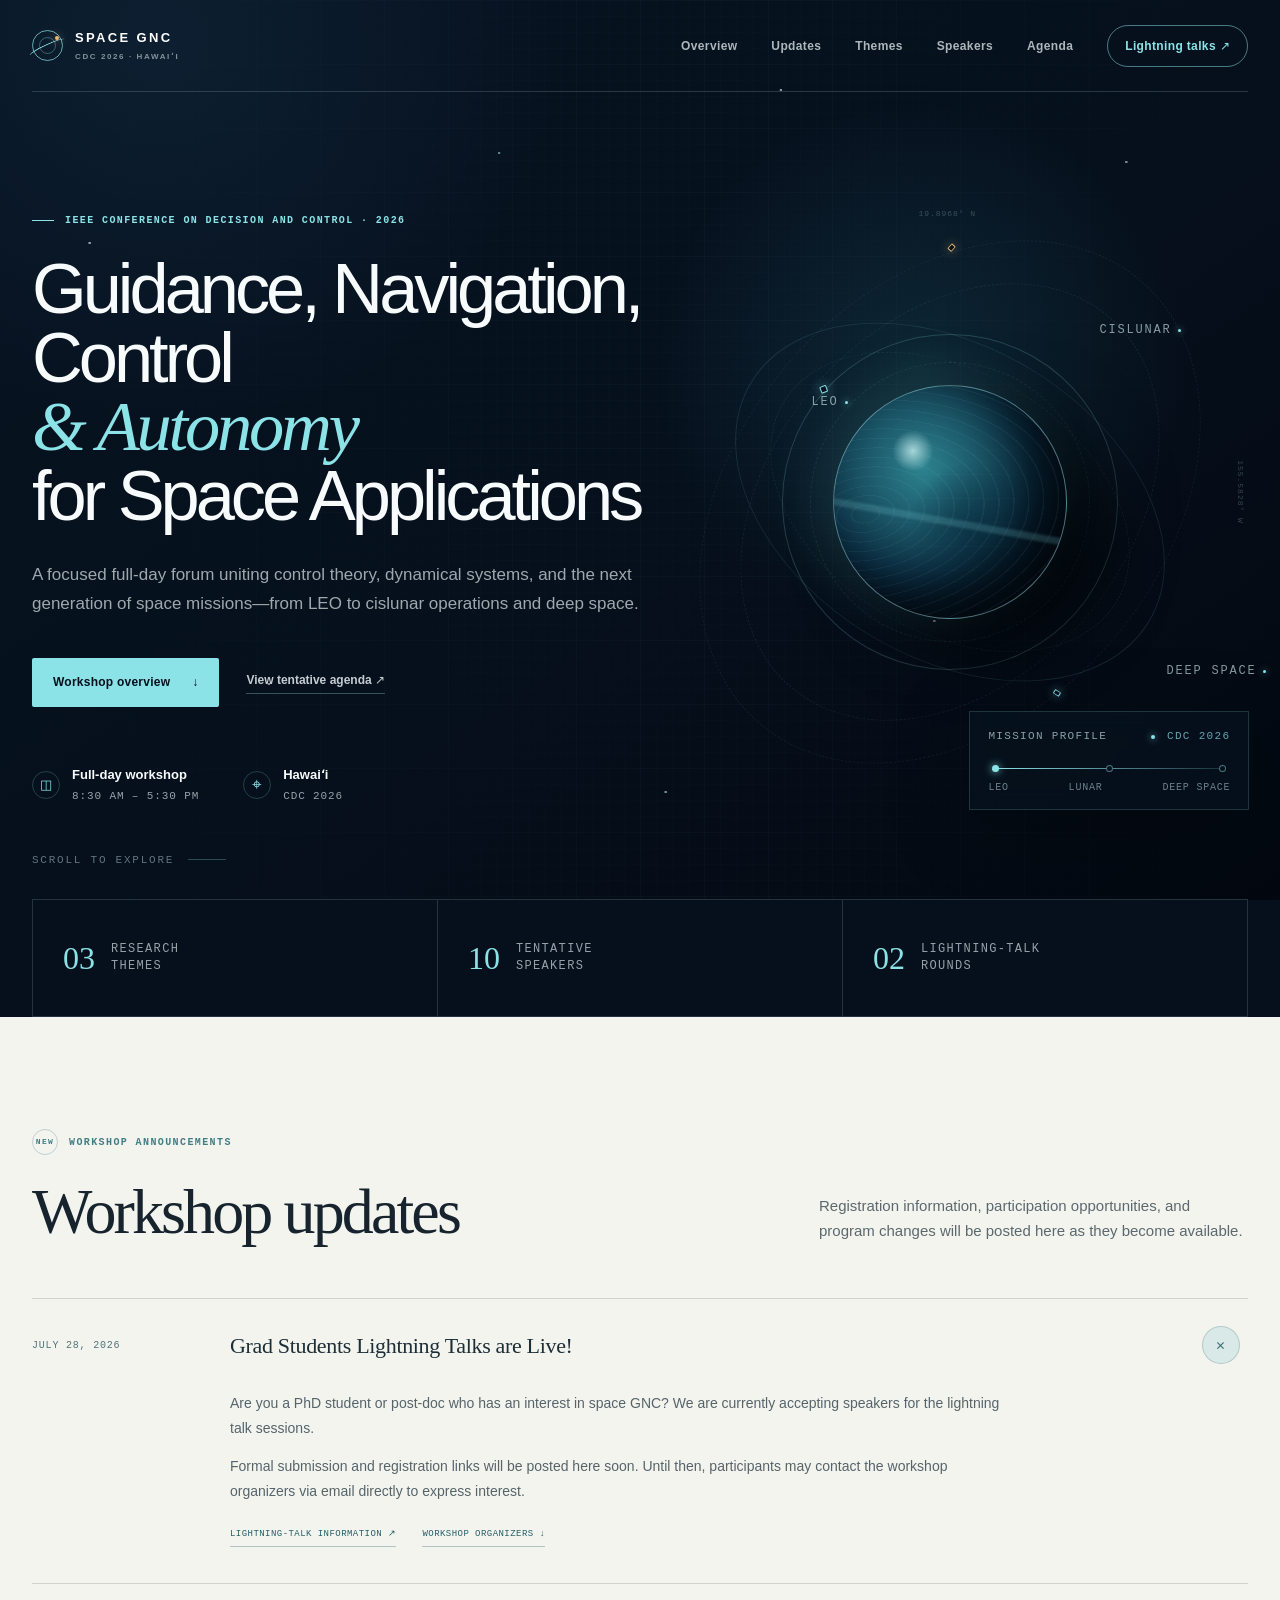
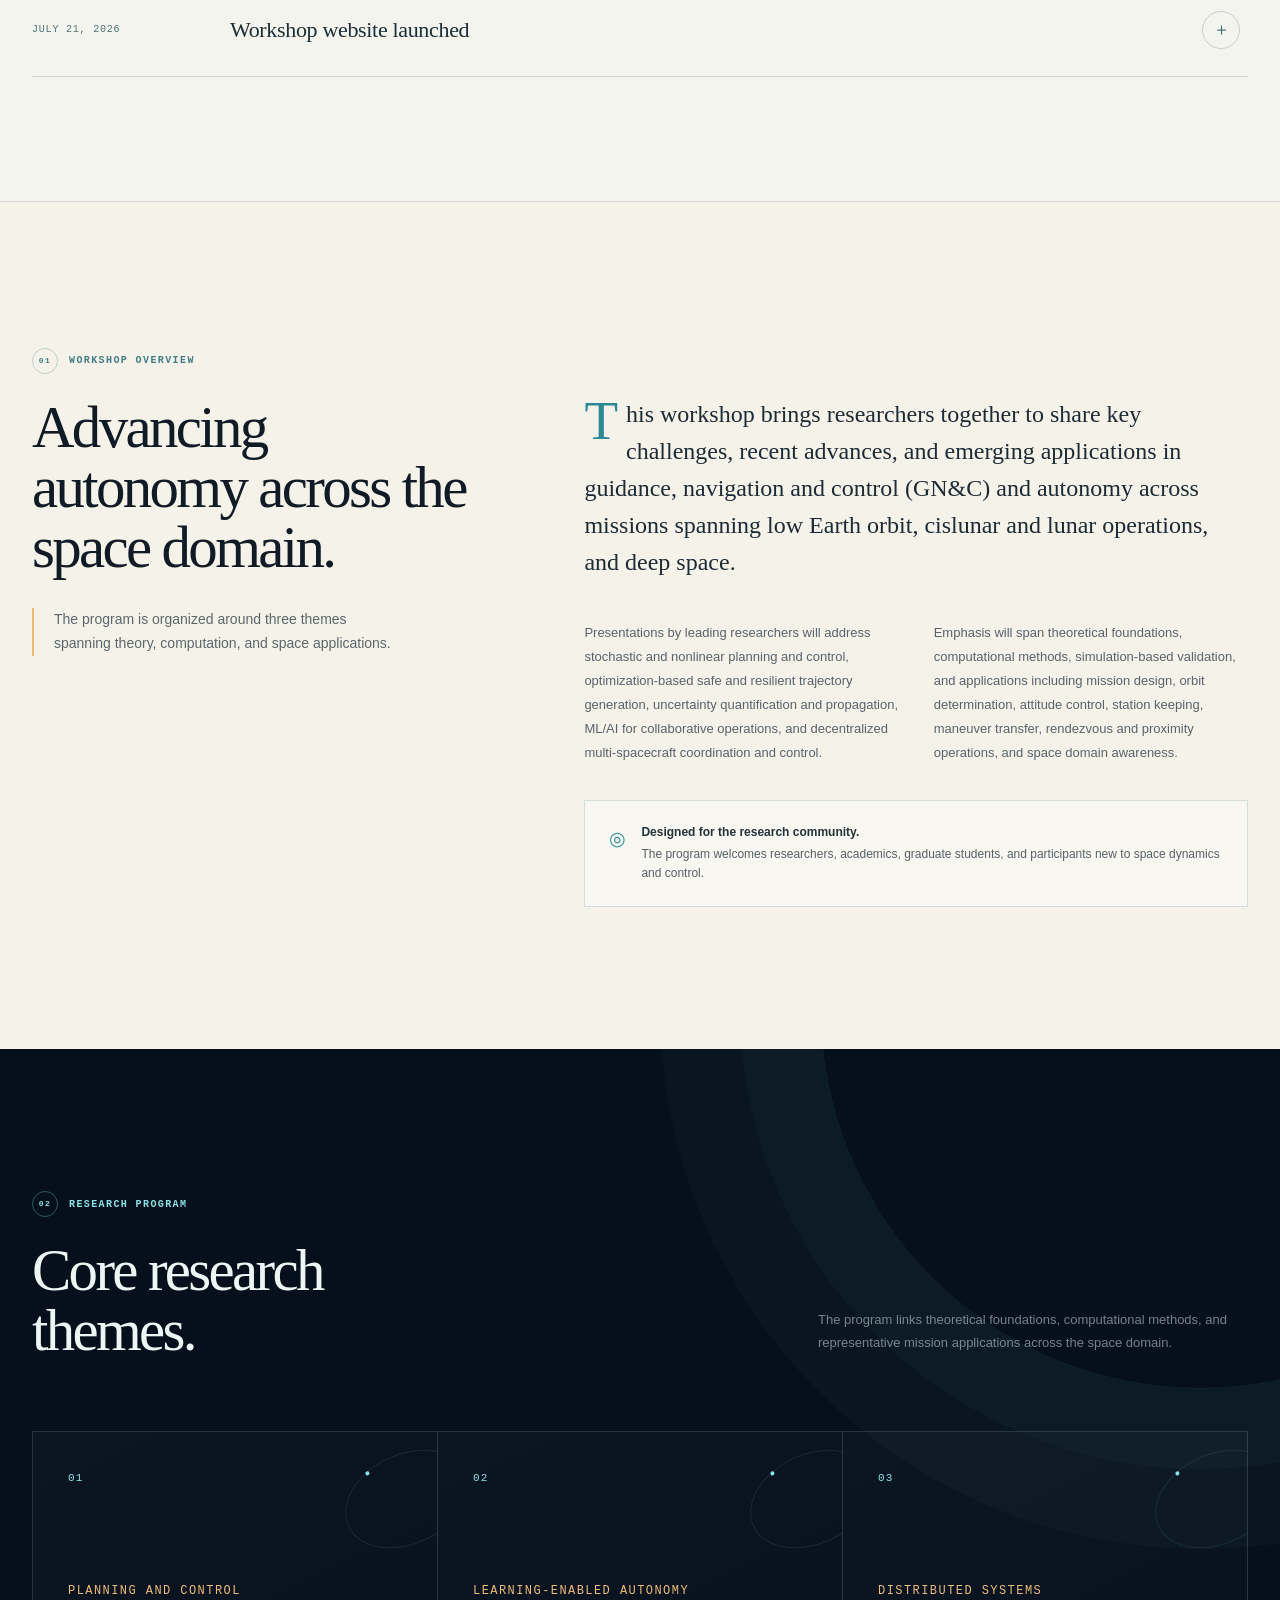
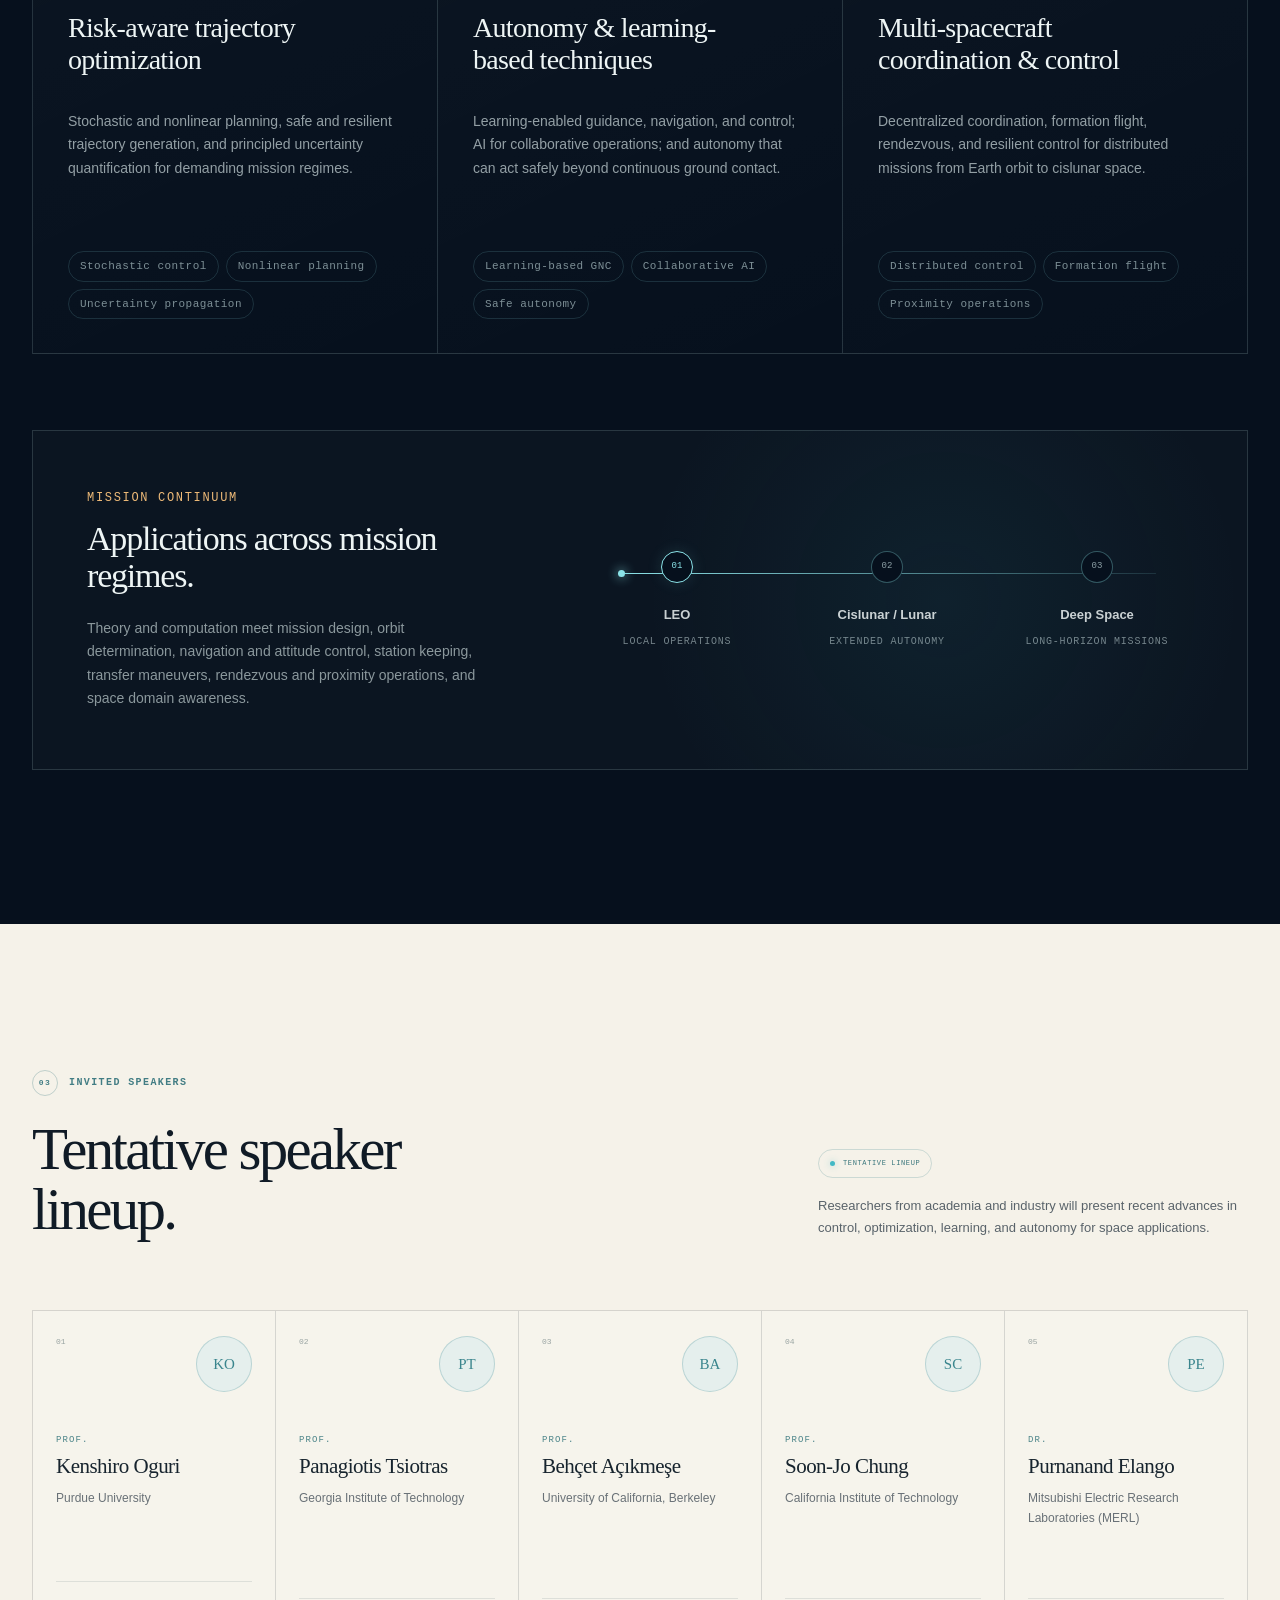
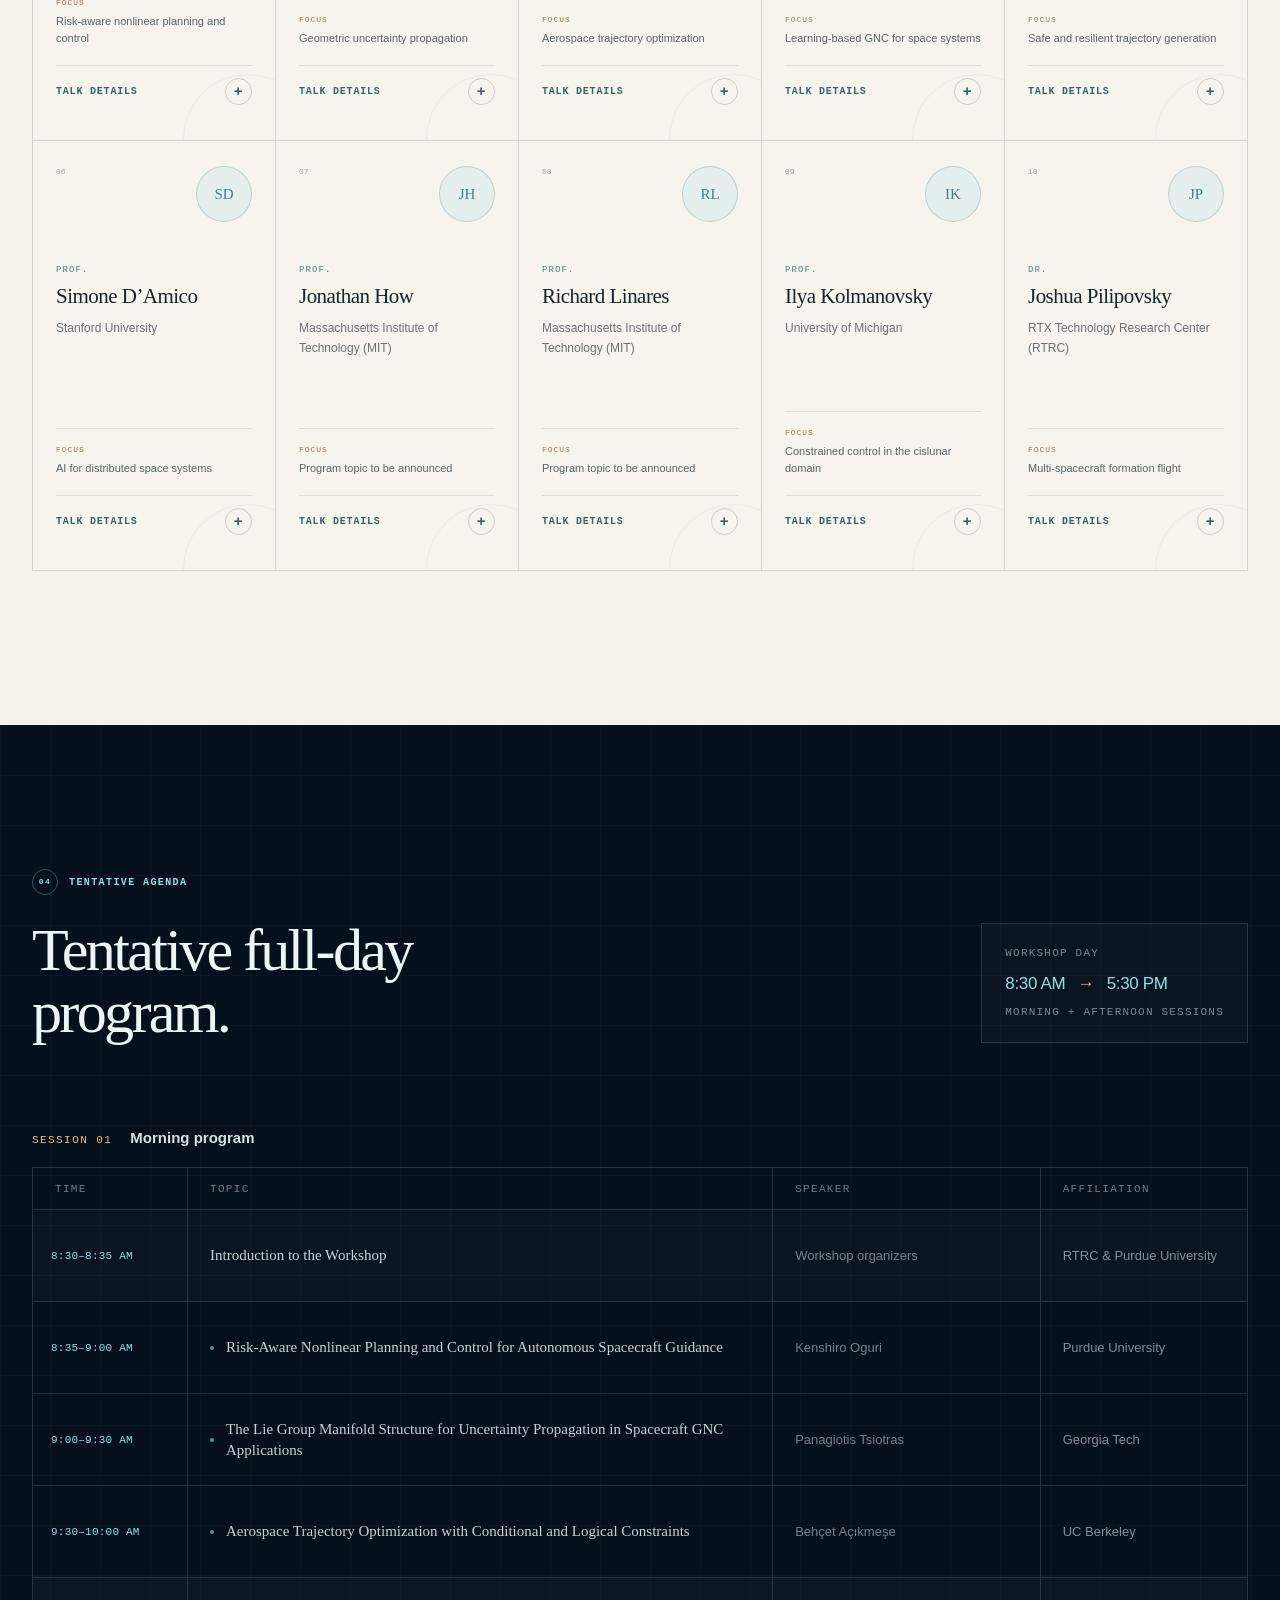
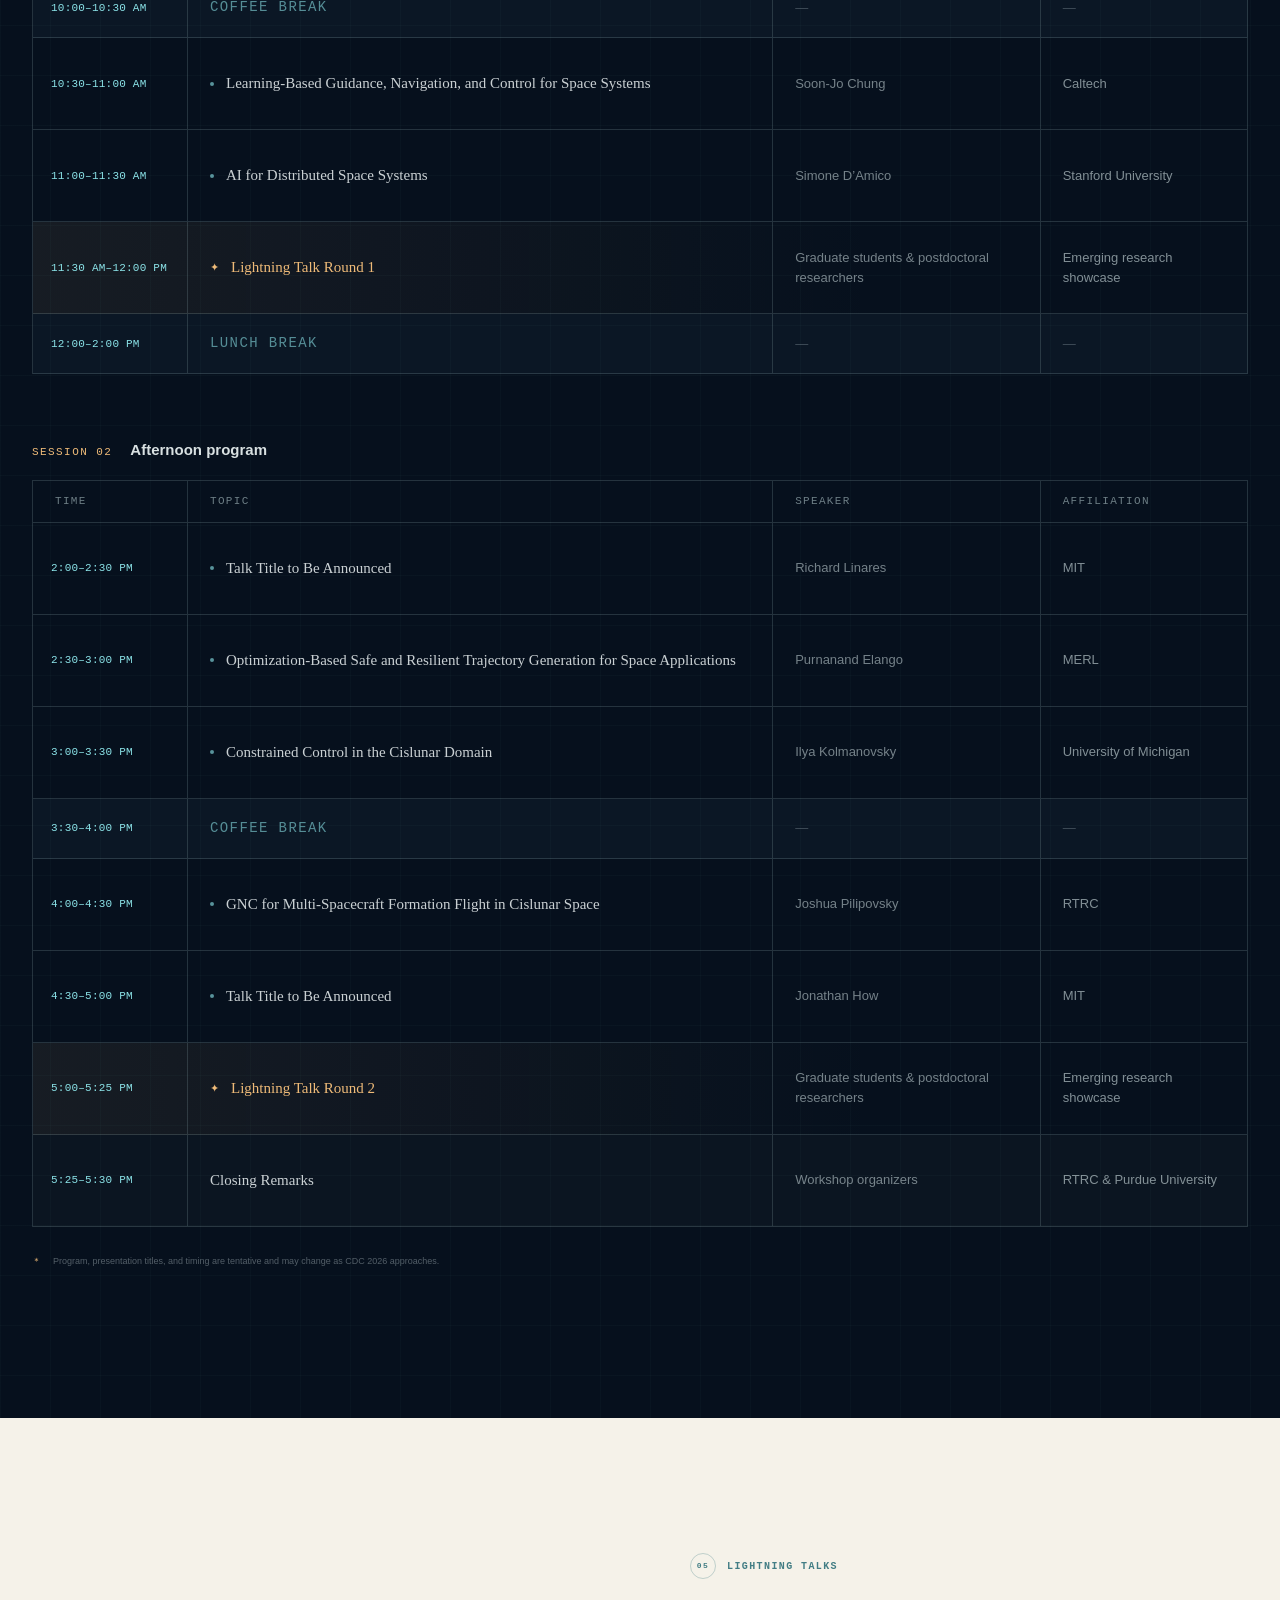
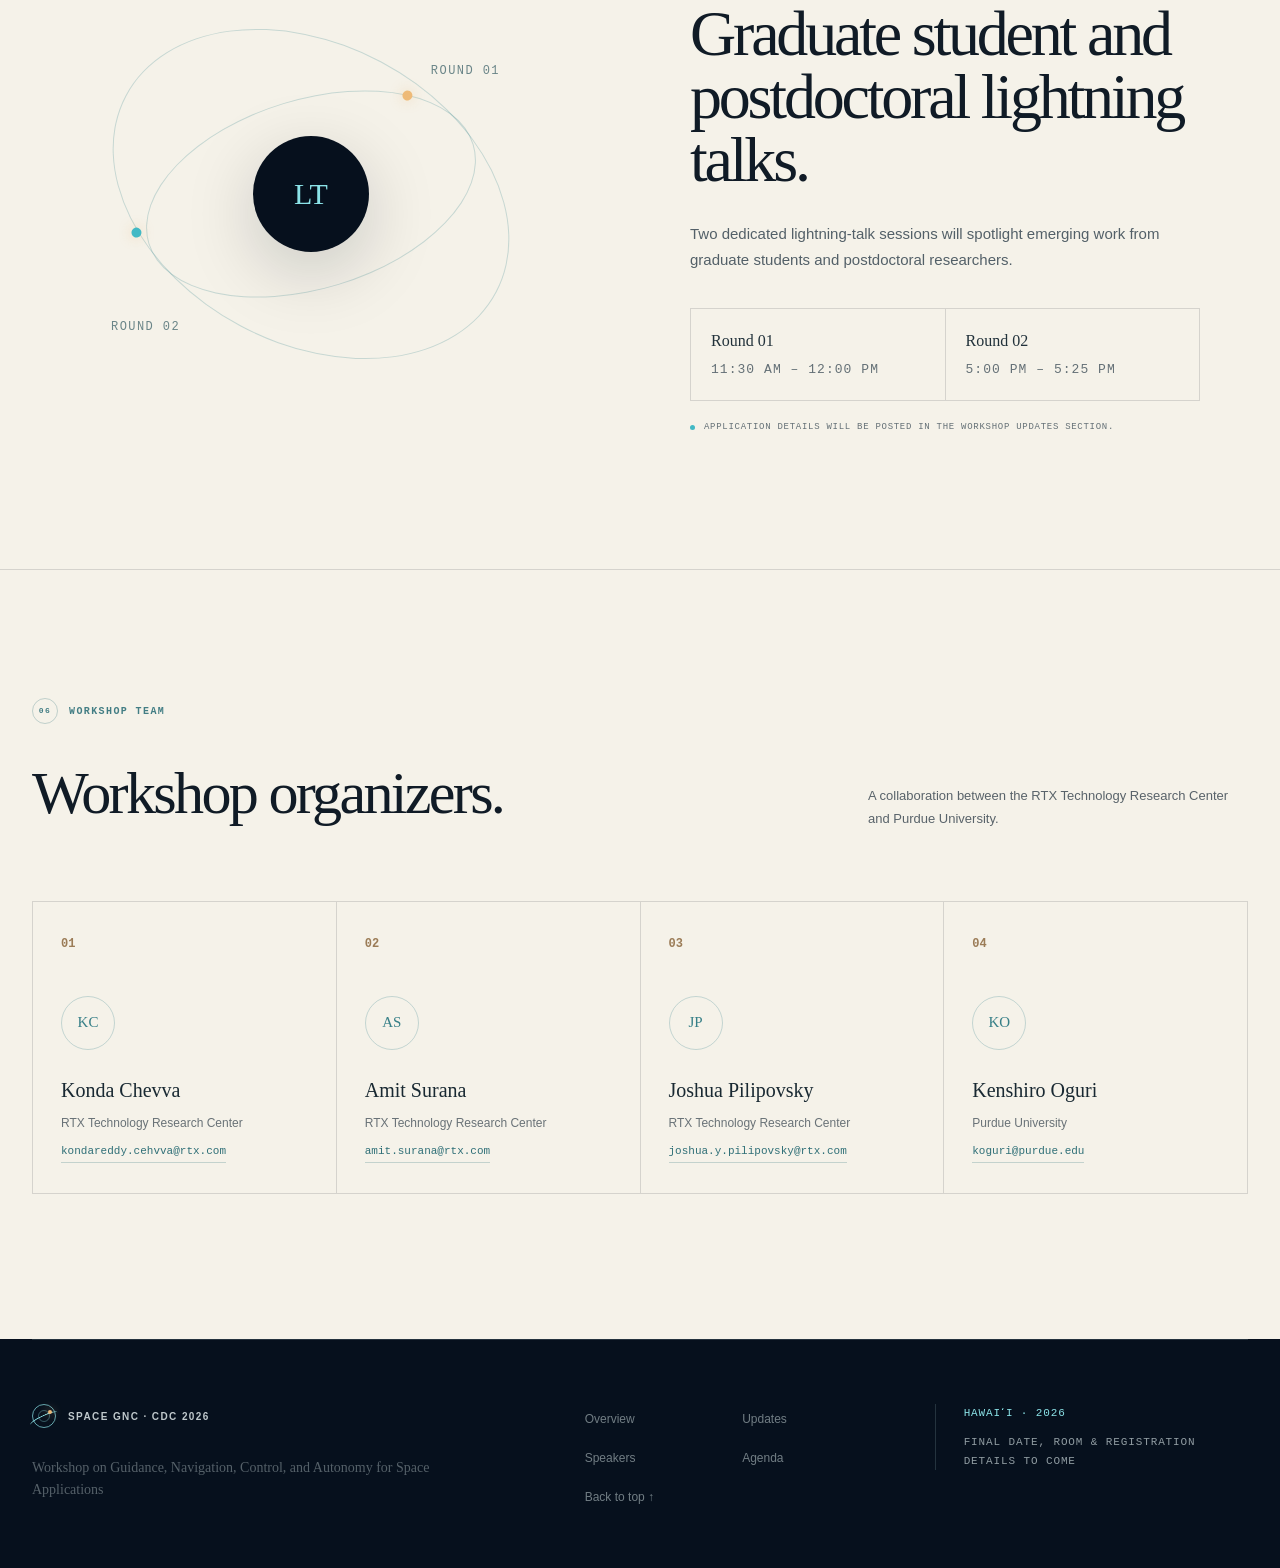
==== index.html @ d0ef7035 "Restore lightning talk announcement" ====
<!doctype html>
<html lang="en">
  <head>
    <meta charset="utf-8" />
    <meta name="viewport" content="width=device-width,initial-scale=1" />
    <title>Space GNC &amp; Autonomy Workshop | CDC 2026</title>
    <meta
      name="description"
      content="Workshop on Guidance, Navigation, Control, and Autonomy for Space Applications at CDC 2026 in Hawaiʻi."
    />
    <meta name="theme-color" content="#06101d" />
    <meta
      property="og:title"
      content="Space GNC &amp; Autonomy Workshop | CDC 2026"
    />
    <meta
      property="og:description"
      content="A full-day workshop spanning risk-aware trajectory optimization, space autonomy, and multi-spacecraft coordination."
    />
    <meta property="og:type" content="website" />
    <link rel="icon" href="./favicon.svg" />
    <link rel="stylesheet" href="./assets/styles.css?v=20260728-3" />
  </head>
  <body>
    <div hidden=""><!--$--><!--/$--></div>
    <div class="site-shell">
      <a class="skip-link" href="#main-content">Skip to content</a>
      <!-- Site header and navigation -->
      <header class="site-header">
        <a
          class="brand"
          href="#top"
          aria-label="CDC 2026 Space GNC Workshop home"
          ><span class="brand-mark" aria-hidden="true"><span></span></span
          ><span class="brand-copy"
            ><strong>SPACE GNC</strong><small>CDC 2026 · HAWAIʻI</small></span
          ></a
        >
        <nav class="desktop-nav" aria-label="Primary navigation">
          <a href="#about">Overview</a><a href="#updates">Updates</a
          ><a href="#themes">Themes</a><a href="#speakers">Speakers</a
          ><a href="#agenda">Agenda</a
          ><a class="nav-cta" href="#lightning"
            >Lightning talks <span aria-hidden="true">↗</span></a
          >
        </nav>
        <details class="mobile-menu">
          <summary>Menu <span aria-hidden="true">＋</span></summary>
          <nav aria-label="Mobile navigation">
            <a href="#about">Overview</a><a href="#updates">Updates</a
            ><a href="#themes">Themes</a><a href="#speakers">Speakers</a
            ><a href="#agenda">Agenda</a
            ><a href="#lightning">Lightning talks</a>
          </nav>
        </details>
      </header>
      <main id="main-content">
        <!-- Hero and workshop-at-a-glance -->
        <section class="hero" id="top">
          <div class="hero-grid" aria-hidden="true"></div>
          <div class="hero-stars" aria-hidden="true"></div>
          <div class="hero-inner">
            <div class="hero-copy">
              <p class="eyebrow">
                <span></span> IEEE Conference on Decision and Control · 2026
              </p>
              <h1>
                Guidance, Navigation, Control <em>&amp; Autonomy</em> for Space
                Applications
              </h1>
              <p class="hero-lede">
                A focused full-day forum uniting control theory, dynamical
                systems, and the next generation of space missions—from LEO to
                cislunar operations and deep space.
              </p>
              <div class="hero-actions">
                <a class="button button-primary" href="#about"
                  >Workshop overview <span aria-hidden="true">↓</span></a
                ><a class="text-link" href="#agenda"
                  >View tentative agenda <span aria-hidden="true">↗</span></a
                >
              </div>
              <div class="hero-meta" aria-label="Workshop details">
                <div>
                  <span class="meta-icon" aria-hidden="true">◫</span
                  ><span
                    ><strong>Full-day workshop</strong
                    ><small>8:30 AM – 5:30 PM</small></span
                  >
                </div>
                <div>
                  <span class="meta-icon location-icon" aria-hidden="true"
                    >⌖</span
                  ><span><strong>Hawaiʻi</strong><small>CDC 2026</small></span>
                </div>
              </div>
            </div>
            <div
              class="orbit-stage"
              aria-label="Mission trajectory from Earth orbit to deep space"
            >
              <div class="coordinate coordinate-top" aria-hidden="true">
                19.8968° N
              </div>
              <div class="coordinate coordinate-side" aria-hidden="true">
                155.5828° W
              </div>
              <div class="orbit-ring orbit-ring-one" aria-hidden="true">
                <i></i>
              </div>
              <div class="orbit-ring orbit-ring-two" aria-hidden="true">
                <i></i>
              </div>
              <div class="orbit-ring orbit-ring-three" aria-hidden="true">
                <i></i>
              </div>
              <div class="planet" aria-hidden="true">
                <span class="planet-glow"></span
                ><span class="planet-grid"></span>
              </div>
              <span class="orbit-label label-leo">LEO <i></i></span
              ><span class="orbit-label label-cislunar">CISLUNAR <i></i></span
              ><span class="orbit-label label-deep">DEEP SPACE <i></i></span>
              <div class="mission-card">
                <div class="mission-card-head">
                  <span>MISSION PROFILE</span
                  ><span class="live-indicator"><i></i> CDC 2026</span>
                </div>
                <div class="mission-path" aria-hidden="true">
                  <i class="path-line"></i><span class="path-node active"></span
                  ><span class="path-node"></span
                  ><span class="path-node"></span>
                </div>
                <div class="mission-labels">
                  <span>LEO</span><span>LUNAR</span><span>DEEP SPACE</span>
                </div>
              </div>
            </div>
          </div>
          <div class="scroll-cue" aria-hidden="true">
            <span>SCROLL TO EXPLORE</span><i></i>
          </div>
        </section>
        <section class="signal-strip" aria-label="Workshop highlights">
          <div>
            <strong>03</strong><span>Research<br />themes</span>
          </div>
          <div>
            <strong>10</strong><span>Tentative<br />speakers</span>
          </div>
          <div>
            <strong>02</strong><span>Lightning-talk<br />rounds</span>
          </div>
        </section>
        <!-- Timestamped workshop announcements -->
        <section class="updates section-light" id="updates">
          <div class="section-frame">
            <div class="updates-heading">
              <div>
                <p class="section-kicker">
                  <span>NEW</span> Workshop announcements
                </p>
                <h2>Workshop updates</h2>
              </div>
              <p>
                Registration information, participation opportunities, and
                program changes will be posted here as they become available.
              </p>
            </div>
            <div class="updates-list">
              <details class="update-item" open>
                <summary>
                  <span class="update-date">July 28, 2026</span
                  ><span class="update-title"
                    >Grad Students Lightning Talks are Live!</span
                  ><span class="update-toggle" aria-hidden="true">＋</span>
                </summary>
                <div class="update-body">
                  <p>
                    Are you a PhD student or post-doc who has an interest in
                    space GNC? We are currently accepting speakers for the
                    lightning talk sessions.
                  </p>
                  <p>
                    Formal submission and registration links will be posted here
                    soon. Until then, participants may contact the workshop
                    organizers via email directly to express interest.
                  </p>
                  <div class="update-actions">
                    <a href="#lightning"
                      >Lightning-talk information
                      <span aria-hidden="true">↗</span></a
                    ><a href="#organizers"
                      >Workshop organizers <span aria-hidden="true">↓</span></a
                    >
                  </div>
                </div>
              </details>
              <details class="update-item">
                <summary>
                  <span class="update-date">July 21, 2026</span
                  ><span class="update-title">Workshop website launched</span
                  ><span class="update-toggle" aria-hidden="true">＋</span>
                </summary>
                <div class="update-body">
                  <p>
                    Welcome to the official website for the CDC 2026 Workshop on
                    Guidance, Navigation, Control, and Autonomy for Space
                    Applications. Please check back for updates on the program,
                    speakers, registration, and participation opportunities.
                  </p>
                </div>
              </details>
            </div>
          </div>
        </section>
        <!-- Workshop overview -->
        <section class="about section-light" id="about">
          <div class="section-frame about-grid">
            <div class="section-intro">
              <p class="section-kicker"><span>01</span> Workshop overview</p>
              <h2>Advancing autonomy across the space domain.</h2>
              <p class="section-summary">
                The program is organized around three themes spanning theory,
                computation, and space applications.
              </p>
            </div>
            <div class="about-copy">
              <p class="lead-paragraph">
                This workshop brings researchers together to share key
                challenges, recent advances, and emerging applications in
                guidance, navigation and control (GN&amp;C) and autonomy across
                missions spanning low Earth orbit, cislunar and lunar
                operations, and deep space.
              </p>
              <div class="copy-columns">
                <p>
                  Presentations by leading researchers will address stochastic
                  and nonlinear planning and control, optimization-based safe
                  and resilient trajectory generation, uncertainty
                  quantification and propagation, ML/AI for collaborative
                  operations, and decentralized multi-spacecraft coordination
                  and control.
                </p>
                <p>
                  Emphasis will span theoretical foundations, computational
                  methods, simulation-based validation, and applications
                  including mission design, orbit determination, attitude
                  control, station keeping, maneuver transfer, rendezvous and
                  proximity operations, and space domain awareness.
                </p>
              </div>
              <p class="audience-note">
                <span aria-hidden="true">◎</span
                ><span
                  ><strong>Designed for the research community.</strong> The
                  program welcomes researchers, academics, graduate students,
                  and participants new to space dynamics and control.</span
                >
              </p>
            </div>
          </div>
        </section>
        <!-- Core research themes and mission scope -->
        <section class="themes section-dark" id="themes">
          <div class="section-frame">
            <div class="section-heading-row">
              <div>
                <p class="section-kicker kicker-dark">
                  <span>02</span> Research program
                </p>
                <h2>Core research<br />themes.</h2>
              </div>
              <p>
                The program links theoretical foundations, computational
                methods, and representative mission applications across the
                space domain.
              </p>
            </div>
            <div class="theme-grid">
              <article class="theme-card">
                <div class="theme-number">01</div>
                <p class="theme-kicker">Planning and control</p>
                <h3>Risk-aware trajectory optimization</h3>
                <p class="theme-description">
                  Stochastic and nonlinear planning, safe and resilient
                  trajectory generation, and principled uncertainty
                  quantification for demanding mission regimes.
                </p>
                <ul>
                  <li>Stochastic control</li>
                  <li>Nonlinear planning</li>
                  <li>Uncertainty propagation</li>
                </ul>
                <span class="card-orbit" aria-hidden="true"><i></i></span>
              </article>
              <article class="theme-card">
                <div class="theme-number">02</div>
                <p class="theme-kicker">Learning-enabled autonomy</p>
                <h3>Autonomy &amp; learning-based techniques</h3>
                <p class="theme-description">
                  Learning-enabled guidance, navigation, and control; AI for
                  collaborative operations; and autonomy that can act safely
                  beyond continuous ground contact.
                </p>
                <ul>
                  <li>Learning-based GNC</li>
                  <li>Collaborative AI</li>
                  <li>Safe autonomy</li>
                </ul>
                <span class="card-orbit" aria-hidden="true"><i></i></span>
              </article>
              <article class="theme-card">
                <div class="theme-number">03</div>
                <p class="theme-kicker">Distributed systems</p>
                <h3>Multi-spacecraft coordination &amp; control</h3>
                <p class="theme-description">
                  Decentralized coordination, formation flight, rendezvous, and
                  resilient control for distributed missions from Earth orbit to
                  cislunar space.
                </p>
                <ul>
                  <li>Distributed control</li>
                  <li>Formation flight</li>
                  <li>Proximity operations</li>
                </ul>
                <span class="card-orbit" aria-hidden="true"><i></i></span>
              </article>
            </div>
            <div class="mission-scope">
              <div class="scope-copy">
                <p class="micro-label">Mission continuum</p>
                <h3>Applications across mission regimes.</h3>
                <p>
                  Theory and computation meet mission design, orbit
                  determination, navigation and attitude control, station
                  keeping, transfer maneuvers, rendezvous and proximity
                  operations, and space domain awareness.
                </p>
              </div>
              <div
                class="scope-map"
                aria-label="Mission regimes from low Earth orbit to deep space"
              >
                <div class="scope-line" aria-hidden="true"><i></i></div>
                <div class="scope-node active">
                  <span>01</span><strong>LEO</strong
                  ><small>Local operations</small>
                </div>
                <div class="scope-node">
                  <span>02</span><strong>Cislunar / Lunar</strong
                  ><small>Extended autonomy</small>
                </div>
                <div class="scope-node">
                  <span>03</span><strong>Deep Space</strong
                  ><small>Long-horizon missions</small>
                </div>
              </div>
            </div>
          </div>
        </section>
        <!-- Tentative invited speakers -->
        <section class="speakers section-light" id="speakers">
          <div class="section-frame">
            <div class="section-heading-row heading-light">
              <div>
                <p class="section-kicker"><span>03</span> Invited speakers</p>
                <h2>Tentative speaker<br />lineup.</h2>
              </div>
              <div class="speaker-intro">
                <span class="status-pill"><i></i> Tentative lineup</span>
                <p>
                  Researchers from academia and industry will present recent
                  advances in control, optimization, learning, and autonomy for
                  space applications.
                </p>
              </div>
            </div>
            <!-- Replace the initials in each .speaker-avatar with an <img>
                 element when speaker headshots are available. -->
            <div class="speaker-grid">
              <article class="speaker-card">
                <div class="speaker-card-top">
                  <span class="speaker-index">01</span
                  ><span
                    class="speaker-avatar"
                    role="img"
                    aria-label="Headshot placeholder for Kenshiro Oguri"
                    >KO</span
                  >
                </div>
                <p class="speaker-title">Prof.</p>
                <h3>Kenshiro Oguri</h3>
                <p class="speaker-affiliation">Purdue University</p>
                <div class="speaker-focus">
                  <span>Focus</span>Risk-aware nonlinear planning and control
                </div>
                <details class="speaker-details">
                  <summary aria-label="Talk details for Kenshiro Oguri">
                    <span>Talk details</span><i aria-hidden="true">+</i>
                  </summary>
                  <div class="speaker-details-body">
                    <p class="talk-label">Talk title</p>
                    <h4>
                      Risk-Aware Nonlinear Planning and Control for Autonomous
                      Spacecraft Guidance
                    </h4>
                    <p class="talk-label">Abstract</p>
                    <p class="talk-abstract">Abstract forthcoming.</p>
                  </div>
                </details>
              </article>
              <article class="speaker-card">
                <div class="speaker-card-top">
                  <span class="speaker-index">02</span
                  ><span
                    class="speaker-avatar"
                    role="img"
                    aria-label="Headshot placeholder for Panagiotis Tsiotras"
                    >PT</span
                  >
                </div>
                <p class="speaker-title">Prof.</p>
                <h3>Panagiotis Tsiotras</h3>
                <p class="speaker-affiliation">
                  Georgia Institute of Technology
                </p>
                <div class="speaker-focus">
                  <span>Focus</span>Geometric uncertainty propagation
                </div>
                <details class="speaker-details">
                  <summary aria-label="Talk details for Panagiotis Tsiotras">
                    <span>Talk details</span><i aria-hidden="true">+</i>
                  </summary>
                  <div class="speaker-details-body">
                    <p class="talk-label">Talk title</p>
                    <h4>
                      The Lie Group Manifold Structure for Uncertainty
                      Propagation in Spacecraft GNC Applications
                    </h4>
                    <p class="talk-label">Abstract</p>
                    <p class="talk-abstract">Abstract forthcoming.</p>
                  </div>
                </details>
              </article>
              <article class="speaker-card">
                <div class="speaker-card-top">
                  <span class="speaker-index">03</span
                  ><span
                    class="speaker-avatar"
                    role="img"
                    aria-label="Headshot placeholder for Behçet Açıkmeşe"
                    >BA</span
                  >
                </div>
                <p class="speaker-title">Prof.</p>
                <h3>Behçet Açıkmeşe</h3>
                <p class="speaker-affiliation">
                  University of California, Berkeley
                </p>
                <div class="speaker-focus">
                  <span>Focus</span>Aerospace trajectory optimization
                </div>
                <details class="speaker-details">
                  <summary aria-label="Talk details for Behçet Açıkmeşe">
                    <span>Talk details</span><i aria-hidden="true">+</i>
                  </summary>
                  <div class="speaker-details-body">
                    <p class="talk-label">Talk title</p>
                    <h4>
                      Aerospace Trajectory Optimization with Conditional and
                      Logical Constraints
                    </h4>
                    <p class="talk-label">Abstract</p>
                    <p class="talk-abstract">Abstract forthcoming.</p>
                  </div>
                </details>
              </article>
              <article class="speaker-card">
                <div class="speaker-card-top">
                  <span class="speaker-index">04</span
                  ><span
                    class="speaker-avatar"
                    role="img"
                    aria-label="Headshot placeholder for Soon-Jo Chung"
                    >SC</span
                  >
                </div>
                <p class="speaker-title">Prof.</p>
                <h3>Soon-Jo Chung</h3>
                <p class="speaker-affiliation">
                  California Institute of Technology
                </p>
                <div class="speaker-focus">
                  <span>Focus</span>Learning-based GNC for space systems
                </div>
                <details class="speaker-details">
                  <summary aria-label="Talk details for Soon-Jo Chung">
                    <span>Talk details</span><i aria-hidden="true">+</i>
                  </summary>
                  <div class="speaker-details-body">
                    <p class="talk-label">Talk title</p>
                    <h4>
                      Learning-Based Guidance, Navigation, and Control for Space
                      Systems
                    </h4>
                    <p class="talk-label">Abstract</p>
                    <p class="talk-abstract">Abstract forthcoming.</p>
                  </div>
                </details>
              </article>
              <article class="speaker-card">
                <div class="speaker-card-top">
                  <span class="speaker-index">05</span
                  ><span
                    class="speaker-avatar"
                    role="img"
                    aria-label="Headshot placeholder for Purnanand Elango"
                    >PE</span
                  >
                </div>
                <p class="speaker-title">Dr.</p>
                <h3>Purnanand Elango</h3>
                <p class="speaker-affiliation">
                  Mitsubishi Electric Research Laboratories (MERL)
                </p>
                <div class="speaker-focus">
                  <span>Focus</span>Safe and resilient trajectory generation
                </div>
                <details class="speaker-details">
                  <summary aria-label="Talk details for Purnanand Elango">
                    <span>Talk details</span><i aria-hidden="true">+</i>
                  </summary>
                  <div class="speaker-details-body">
                    <p class="talk-label">Talk title</p>
                    <h4>
                      Optimization-Based Safe and Resilient Trajectory
                      Generation for Space Applications
                    </h4>
                    <p class="talk-label">Abstract</p>
                    <p class="talk-abstract">Abstract forthcoming.</p>
                  </div>
                </details>
              </article>
              <article class="speaker-card">
                <div class="speaker-card-top">
                  <span class="speaker-index">06</span
                  ><span
                    class="speaker-avatar"
                    role="img"
                    aria-label="Headshot placeholder for Simone D’Amico"
                    >SD</span
                  >
                </div>
                <p class="speaker-title">Prof.</p>
                <h3>Simone D’Amico</h3>
                <p class="speaker-affiliation">Stanford University</p>
                <div class="speaker-focus">
                  <span>Focus</span>AI for distributed space systems
                </div>
                <details class="speaker-details">
                  <summary aria-label="Talk details for Simone D’Amico">
                    <span>Talk details</span><i aria-hidden="true">+</i>
                  </summary>
                  <div class="speaker-details-body">
                    <p class="talk-label">Talk title</p>
                    <h4>AI for Distributed Space Systems</h4>
                    <p class="talk-label">Abstract</p>
                    <p class="talk-abstract">Abstract forthcoming.</p>
                  </div>
                </details>
              </article>
              <article class="speaker-card">
                <div class="speaker-card-top">
                  <span class="speaker-index">07</span
                  ><span
                    class="speaker-avatar"
                    role="img"
                    aria-label="Headshot placeholder for Jonathan How"
                    >JH</span
                  >
                </div>
                <p class="speaker-title">Prof.</p>
                <h3>Jonathan How</h3>
                <p class="speaker-affiliation">
                  Massachusetts Institute of Technology (MIT)
                </p>
                <div class="speaker-focus">
                  <span>Focus</span>Program topic to be announced
                </div>
                <details class="speaker-details">
                  <summary aria-label="Talk details for Jonathan How">
                    <span>Talk details</span><i aria-hidden="true">+</i>
                  </summary>
                  <div class="speaker-details-body">
                    <p class="talk-label">Talk title</p>
                    <h4>Talk title to be announced</h4>
                    <p class="talk-label">Abstract</p>
                    <p class="talk-abstract">Abstract forthcoming.</p>
                  </div>
                </details>
              </article>
              <article class="speaker-card">
                <div class="speaker-card-top">
                  <span class="speaker-index">08</span
                  ><span
                    class="speaker-avatar"
                    role="img"
                    aria-label="Headshot placeholder for Richard Linares"
                    >RL</span
                  >
                </div>
                <p class="speaker-title">Prof.</p>
                <h3>Richard Linares</h3>
                <p class="speaker-affiliation">
                  Massachusetts Institute of Technology (MIT)
                </p>
                <div class="speaker-focus">
                  <span>Focus</span>Program topic to be announced
                </div>
                <details class="speaker-details">
                  <summary aria-label="Talk details for Richard Linares">
                    <span>Talk details</span><i aria-hidden="true">+</i>
                  </summary>
                  <div class="speaker-details-body">
                    <p class="talk-label">Talk title</p>
                    <h4>Talk title to be announced</h4>
                    <p class="talk-label">Abstract</p>
                    <p class="talk-abstract">Abstract forthcoming.</p>
                  </div>
                </details>
              </article>
              <article class="speaker-card">
                <div class="speaker-card-top">
                  <span class="speaker-index">09</span
                  ><span
                    class="speaker-avatar"
                    role="img"
                    aria-label="Headshot placeholder for Ilya Kolmanovsky"
                    >IK</span
                  >
                </div>
                <p class="speaker-title">Prof.</p>
                <h3>Ilya Kolmanovsky</h3>
                <p class="speaker-affiliation">University of Michigan</p>
                <div class="speaker-focus">
                  <span>Focus</span>Constrained control in the cislunar domain
                </div>
                <details class="speaker-details">
                  <summary aria-label="Talk details for Ilya Kolmanovsky">
                    <span>Talk details</span><i aria-hidden="true">+</i>
                  </summary>
                  <div class="speaker-details-body">
                    <p class="talk-label">Talk title</p>
                    <h4>Constrained Control in the Cislunar Domain</h4>
                    <p class="talk-label">Abstract</p>
                    <p class="talk-abstract">Abstract forthcoming.</p>
                  </div>
                </details>
              </article>
              <article class="speaker-card">
                <div class="speaker-card-top">
                  <span class="speaker-index">10</span
                  ><span
                    class="speaker-avatar"
                    role="img"
                    aria-label="Headshot placeholder for Joshua Pilipovsky"
                    >JP</span
                  >
                </div>
                <p class="speaker-title">Dr.</p>
                <h3>Joshua Pilipovsky</h3>
                <p class="speaker-affiliation">
                  RTX Technology Research Center (RTRC)
                </p>
                <div class="speaker-focus">
                  <span>Focus</span>Multi-spacecraft formation flight
                </div>
                <details class="speaker-details">
                  <summary aria-label="Talk details for Joshua Pilipovsky">
                    <span>Talk details</span><i aria-hidden="true">+</i>
                  </summary>
                  <div class="speaker-details-body">
                    <p class="talk-label">Talk title</p>
                    <h4>
                      GNC for Multi-Spacecraft Formation Flight in Cislunar
                      Space
                    </h4>
                    <p class="talk-label">Abstract</p>
                    <p class="talk-abstract">Abstract forthcoming.</p>
                  </div>
                </details>
              </article>
            </div>
          </div>
        </section>
        <!-- Full-day tentative agenda -->
        <section class="agenda section-dark" id="agenda">
          <div class="section-frame">
            <div class="agenda-heading">
              <div>
                <p class="section-kicker kicker-dark">
                  <span>04</span> Tentative agenda
                </p>
                <h2>Tentative full-day<br />program.</h2>
              </div>
              <div class="agenda-time-lockup">
                <span>WORKSHOP DAY</span
                ><strong>8:30 AM <i>→</i> 5:30 PM</strong
                ><small>Morning + afternoon sessions</small>
              </div>
            </div>
            <div class="agenda-block">
              <div class="agenda-block-heading">
                <span>Session 01</span>
                <h3>Morning program</h3>
              </div>
              <div
                class="agenda-table"
                role="table"
                aria-label="Morning program"
              >
                <div class="agenda-row agenda-table-head" role="row">
                  <span role="columnheader">Time</span
                  ><span role="columnheader">Topic</span
                  ><span role="columnheader">Speaker</span
                  ><span role="columnheader">Affiliation</span>
                </div>
                <div class="agenda-row agenda-opening" role="row">
                  <span class="agenda-time" role="cell">8:30–8:35 AM</span
                  ><span class="agenda-topic" role="cell"
                    >Introduction to the Workshop</span
                  ><span class="agenda-speaker" role="cell"
                    >Workshop organizers</span
                  ><span class="agenda-affiliation" role="cell"
                    >RTRC &amp; Purdue University</span
                  >
                </div>
                <div class="agenda-row agenda-talk" role="row">
                  <span class="agenda-time" role="cell">8:35–9:00 AM</span
                  ><span class="agenda-topic" role="cell"
                    ><i aria-hidden="true"></i>Risk-Aware Nonlinear Planning and
                    Control for Autonomous Spacecraft Guidance</span
                  ><span class="agenda-speaker" role="cell">Kenshiro Oguri</span
                  ><span class="agenda-affiliation" role="cell"
                    >Purdue University</span
                  >
                </div>
                <div class="agenda-row agenda-talk" role="row">
                  <span class="agenda-time" role="cell">9:00–9:30 AM</span
                  ><span class="agenda-topic" role="cell"
                    ><i aria-hidden="true"></i>The Lie Group Manifold Structure
                    for Uncertainty Propagation in Spacecraft GNC
                    Applications</span
                  ><span class="agenda-speaker" role="cell"
                    >Panagiotis Tsiotras</span
                  ><span class="agenda-affiliation" role="cell"
                    >Georgia Tech</span
                  >
                </div>
                <div class="agenda-row agenda-talk" role="row">
                  <span class="agenda-time" role="cell">9:30–10:00 AM</span
                  ><span class="agenda-topic" role="cell"
                    ><i aria-hidden="true"></i>Aerospace Trajectory Optimization
                    with Conditional and Logical Constraints</span
                  ><span class="agenda-speaker" role="cell"
                    >Behçet Açıkmeşe</span
                  ><span class="agenda-affiliation" role="cell"
                    >UC Berkeley</span
                  >
                </div>
                <div class="agenda-row agenda-break" role="row">
                  <span class="agenda-time" role="cell">10:00–10:30 AM</span
                  ><span class="agenda-topic" role="cell">Coffee Break</span
                  ><span class="agenda-speaker" role="cell">—</span
                  ><span class="agenda-affiliation" role="cell">—</span>
                </div>
                <div class="agenda-row agenda-talk" role="row">
                  <span class="agenda-time" role="cell">10:30–11:00 AM</span
                  ><span class="agenda-topic" role="cell"
                    ><i aria-hidden="true"></i>Learning-Based Guidance,
                    Navigation, and Control for Space Systems</span
                  ><span class="agenda-speaker" role="cell">Soon-Jo Chung</span
                  ><span class="agenda-affiliation" role="cell">Caltech</span>
                </div>
                <div class="agenda-row agenda-talk" role="row">
                  <span class="agenda-time" role="cell">11:00–11:30 AM</span
                  ><span class="agenda-topic" role="cell"
                    ><i aria-hidden="true"></i>AI for Distributed Space
                    Systems</span
                  ><span class="agenda-speaker" role="cell">Simone D’Amico</span
                  ><span class="agenda-affiliation" role="cell"
                    >Stanford University</span
                  >
                </div>
                <div class="agenda-row agenda-lightning" role="row">
                  <span class="agenda-time" role="cell">11:30 AM–12:00 PM</span
                  ><span class="agenda-topic" role="cell"
                    ><b aria-hidden="true">✦</b>Lightning Talk Round 1</span
                  ><span class="agenda-speaker" role="cell"
                    >Graduate students &amp; postdoctoral researchers</span
                  ><span class="agenda-affiliation" role="cell"
                    >Emerging research showcase</span
                  >
                </div>
                <div class="agenda-row agenda-break" role="row">
                  <span class="agenda-time" role="cell">12:00–2:00 PM</span
                  ><span class="agenda-topic" role="cell">Lunch Break</span
                  ><span class="agenda-speaker" role="cell">—</span
                  ><span class="agenda-affiliation" role="cell">—</span>
                </div>
              </div>
            </div>
            <div class="agenda-block">
              <div class="agenda-block-heading">
                <span>Session 02</span>
                <h3>Afternoon program</h3>
              </div>
              <div
                class="agenda-table"
                role="table"
                aria-label="Afternoon program"
              >
                <div class="agenda-row agenda-table-head" role="row">
                  <span role="columnheader">Time</span
                  ><span role="columnheader">Topic</span
                  ><span role="columnheader">Speaker</span
                  ><span role="columnheader">Affiliation</span>
                </div>
                <div class="agenda-row agenda-talk" role="row">
                  <span class="agenda-time" role="cell">2:00–2:30 PM</span
                  ><span class="agenda-topic" role="cell"
                    ><i aria-hidden="true"></i>Talk Title to Be Announced</span
                  ><span class="agenda-speaker" role="cell"
                    >Richard Linares</span
                  ><span class="agenda-affiliation" role="cell">MIT</span>
                </div>
                <div class="agenda-row agenda-talk" role="row">
                  <span class="agenda-time" role="cell">2:30–3:00 PM</span
                  ><span class="agenda-topic" role="cell"
                    ><i aria-hidden="true"></i>Optimization-Based Safe and
                    Resilient Trajectory Generation for Space Applications</span
                  ><span class="agenda-speaker" role="cell"
                    >Purnanand Elango</span
                  ><span class="agenda-affiliation" role="cell">MERL</span>
                </div>
                <div class="agenda-row agenda-talk" role="row">
                  <span class="agenda-time" role="cell">3:00–3:30 PM</span
                  ><span class="agenda-topic" role="cell"
                    ><i aria-hidden="true"></i>Constrained Control in the
                    Cislunar Domain</span
                  ><span class="agenda-speaker" role="cell"
                    >Ilya Kolmanovsky</span
                  ><span class="agenda-affiliation" role="cell"
                    >University of Michigan</span
                  >
                </div>
                <div class="agenda-row agenda-break" role="row">
                  <span class="agenda-time" role="cell">3:30–4:00 PM</span
                  ><span class="agenda-topic" role="cell">Coffee Break</span
                  ><span class="agenda-speaker" role="cell">—</span
                  ><span class="agenda-affiliation" role="cell">—</span>
                </div>
                <div class="agenda-row agenda-talk" role="row">
                  <span class="agenda-time" role="cell">4:00–4:30 PM</span
                  ><span class="agenda-topic" role="cell"
                    ><i aria-hidden="true"></i>GNC for Multi-Spacecraft
                    Formation Flight in Cislunar Space</span
                  ><span class="agenda-speaker" role="cell"
                    >Joshua Pilipovsky</span
                  ><span class="agenda-affiliation" role="cell">RTRC</span>
                </div>
                <div class="agenda-row agenda-talk" role="row">
                  <span class="agenda-time" role="cell">4:30–5:00 PM</span
                  ><span class="agenda-topic" role="cell"
                    ><i aria-hidden="true"></i>Talk Title to Be Announced</span
                  ><span class="agenda-speaker" role="cell">Jonathan How</span
                  ><span class="agenda-affiliation" role="cell">MIT</span>
                </div>
                <div class="agenda-row agenda-lightning" role="row">
                  <span class="agenda-time" role="cell">5:00–5:25 PM</span
                  ><span class="agenda-topic" role="cell"
                    ><b aria-hidden="true">✦</b>Lightning Talk Round 2</span
                  ><span class="agenda-speaker" role="cell"
                    >Graduate students &amp; postdoctoral researchers</span
                  ><span class="agenda-affiliation" role="cell"
                    >Emerging research showcase</span
                  >
                </div>
                <div class="agenda-row agenda-closing" role="row">
                  <span class="agenda-time" role="cell">5:25–5:30 PM</span
                  ><span class="agenda-topic" role="cell">Closing Remarks</span
                  ><span class="agenda-speaker" role="cell"
                    >Workshop organizers</span
                  ><span class="agenda-affiliation" role="cell"
                    >RTRC &amp; Purdue University</span
                  >
                </div>
              </div>
            </div>
            <div class="agenda-note">
              <span aria-hidden="true">＊</span>Program, presentation titles,
              and timing are tentative and may change as CDC 2026 approaches.
            </div>
          </div>
        </section>
        <!-- Graduate student and postdoctoral lightning talks -->
        <section class="lightning section-light" id="lightning">
          <div class="section-frame lightning-grid">
            <div class="lightning-orbit" aria-hidden="true">
              <span class="lightning-core">LT</span
              ><span class="lightning-ring ring-a"><i></i></span
              ><span class="lightning-ring ring-b"><i></i></span
              ><span class="round-label round-one">ROUND 01</span
              ><span class="round-label round-two">ROUND 02</span>
            </div>
            <div class="lightning-copy">
              <p class="section-kicker"><span>05</span> Lightning talks</p>
              <h2>Graduate student and<br />postdoctoral lightning talks.</h2>
              <p class="lightning-lede">
                Two dedicated lightning-talk sessions will spotlight emerging
                work from graduate students and postdoctoral researchers.
              </p>
              <div class="lightning-details">
                <div>
                  <strong>Round 01</strong><span>11:30 AM – 12:00 PM</span>
                </div>
                <div>
                  <strong>Round 02</strong><span>5:00 PM – 5:25 PM</span>
                </div>
              </div>
              <p class="coming-soon">
                <i></i> Application details will be posted in the Workshop
                Updates section.
              </p>
            </div>
          </div>
        </section>
        <!-- Workshop organizers -->
        <section class="organizers section-light" id="organizers">
          <div class="section-frame">
            <div class="organizer-heading">
              <div>
                <p class="section-kicker"><span>06</span> Workshop team</p>
                <h2>Workshop organizers.</h2>
              </div>
              <p>
                A collaboration between the RTX Technology Research Center and
                Purdue University.
              </p>
            </div>
            <div class="organizer-grid">
              <article class="organizer-card">
                <span class="organizer-index">0<!-- -->1</span
                ><span class="organizer-initials" aria-hidden="true">KC</span>
                <h3>Konda Chevva</h3>
                <p>RTX Technology Research Center</p>
                <a
                  class="organizer-email"
                  href="mailto:kondareddy.cehvva@rtx.com"
                  >kondareddy.cehvva@rtx.com</a
                >
              </article>
              <article class="organizer-card">
                <span class="organizer-index">0<!-- -->2</span
                ><span class="organizer-initials" aria-hidden="true">AS</span>
                <h3>Amit Surana</h3>
                <p>RTX Technology Research Center</p>
                <a class="organizer-email" href="mailto:amit.surana@rtx.com"
                  >amit.surana@rtx.com</a
                >
              </article>
              <article class="organizer-card">
                <span class="organizer-index">0<!-- -->3</span
                ><span class="organizer-initials" aria-hidden="true">JP</span>
                <h3>Joshua Pilipovsky</h3>
                <p>RTX Technology Research Center</p>
                <a
                  class="organizer-email"
                  href="mailto:joshua.y.pilipovsky@rtx.com"
                  >joshua.y.pilipovsky@rtx.com</a
                >
              </article>
              <article class="organizer-card">
                <span class="organizer-index">0<!-- -->4</span
                ><span class="organizer-initials" aria-hidden="true">KO</span>
                <h3>Kenshiro Oguri</h3>
                <p>Purdue University</p>
                <a class="organizer-email" href="mailto:koguri@purdue.edu"
                  >koguri@purdue.edu</a
                >
              </article>
            </div>
          </div>
        </section>
      </main>
      <!-- Footer -->
      <footer class="site-footer">
        <div class="footer-main">
          <div class="footer-brand">
            <span class="brand-mark" aria-hidden="true"><span></span></span>
            SPACE GNC · CDC 2026
          </div>
          <p>
            Workshop on Guidance, Navigation, Control, and Autonomy for Space
            Applications
          </p>
        </div>
        <nav aria-label="Footer navigation">
          <a href="#about">Overview</a><a href="#updates">Updates</a
          ><a href="#speakers">Speakers</a><a href="#agenda">Agenda</a
          ><a href="#top">Back to top ↑</a>
        </nav>
        <div class="footer-meta">
          <span>HAWAIʻI · 2026</span
          ><span>Final date, room &amp; registration details to come</span>
        </div>
      </footer>
    </div>
    <!--$--><!--/$-->
  </body>
</html>
---- assets/styles.css ----
/*
 * Space GNC · CDC 2026
 * Site styles
 *
 * Sections are grouped as:
 * foundations → header → hero → overview → research themes → speakers →
 * agenda → lightning talks → organizers → footer → responsive rules →
 * July 2026 refinements (updates, typography, and speaker details).
 */
.__className_246ccd {
  font-family:
    Geist,
    Geist Fallback;
  font-style: normal;
}
.__variable_246ccd {
  --font-geist-sans: "Geist", "Geist Fallback";
}
.__className_c29908 {
  font-family:
    Geist Mono,
    Geist Mono Fallback;
  font-style: normal;
}
.__variable_c29908 {
  --font-geist-mono: "Geist Mono", "Geist Mono Fallback";
}

/*! tailwindcss v4.2.1 | MIT License | https://tailwindcss.com */
@layer properties {
  @supports (((-webkit-hyphens: none)) and (not (margin-trim: inline))) or
    ((-moz-orient: inline) and (not (color: rgb(from red r g b)))) {
    *,
    ::backdrop,
    :after,
    :before {
      --tw-rotate-x: initial;
      --tw-rotate-y: initial;
      --tw-rotate-z: initial;
      --tw-skew-x: initial;
      --tw-skew-y: initial;
    }
  }
}
@layer theme {
  :host,
  :root {
    --font-sans:
      ui-sans-serif, system-ui, sans-serif, "Apple Color Emoji",
      "Segoe UI Emoji", "Segoe UI Symbol", "Noto Color Emoji";
    --font-mono:
      ui-monospace, SFMono-Regular, Menlo, Monaco, Consolas, "Liberation Mono",
      "Courier New", monospace;
    --spacing: 0.25rem;
    --default-font-family: var(--font-sans);
    --default-mono-font-family: var(--font-mono);
  }
}
@layer base {
  *,
  ::backdrop,
  :after,
  :before {
    box-sizing: border-box;
    border: 0 solid;
    margin: 0;
    padding: 0;
  }
  ::file-selector-button {
    box-sizing: border-box;
    border: 0 solid;
    margin: 0;
    padding: 0;
  }
  :host,
  html {
    -webkit-text-size-adjust: 100%;
    tab-size: 4;
    line-height: 1.5;
    font-family: var(
      --default-font-family,
      ui-sans-serif,
      system-ui,
      sans-serif,
      "Apple Color Emoji",
      "Segoe UI Emoji",
      "Segoe UI Symbol",
      "Noto Color Emoji"
    );
    font-feature-settings: var(--default-font-feature-settings, normal);
    font-variation-settings: var(--default-font-variation-settings, normal);
    -webkit-tap-highlight-color: transparent;
  }
  hr {
    height: 0;
    color: inherit;
    border-top-width: 1px;
  }
  abbr:where([title]) {
    -webkit-text-decoration: underline dotted;
    text-decoration: underline dotted;
  }
  h1,
  h2,
  h3,
  h4,
  h5,
  h6 {
    font-size: inherit;
    font-weight: inherit;
  }
  a {
    color: inherit;
    -webkit-text-decoration: inherit;
    text-decoration: inherit;
  }
  b,
  strong {
    font-weight: bolder;
  }
  code,
  kbd,
  pre,
  samp {
    font-family: var(
      --default-mono-font-family,
      ui-monospace,
      SFMono-Regular,
      Menlo,
      Monaco,
      Consolas,
      "Liberation Mono",
      "Courier New",
      monospace
    );
    font-feature-settings: var(--default-mono-font-feature-settings, normal);
    font-variation-settings: var(
      --default-mono-font-variation-settings,
      normal
    );
    font-size: 1em;
  }
  small {
    font-size: 80%;
  }
  sub,
  sup {
    vertical-align: baseline;
    font-size: 75%;
    line-height: 0;
    position: relative;
  }
  sub {
    bottom: -0.25em;
  }
  sup {
    top: -0.5em;
  }
  table {
    text-indent: 0;
    border-color: inherit;
    border-collapse: collapse;
  }
  :-moz-focusring {
    outline: auto;
  }
  progress {
    vertical-align: baseline;
  }
  summary {
    display: list-item;
  }
  menu,
  ol,
  ul {
    list-style: none;
  }
  audio,
  canvas,
  embed,
  iframe,
  img,
  object,
  svg,
  video {
    vertical-align: middle;
    display: block;
  }
  img,
  video {
    max-width: 100%;
    height: auto;
  }
  button,
  input,
  optgroup,
  select,
  textarea {
    font: inherit;
    font-feature-settings: inherit;
    font-variation-settings: inherit;
    letter-spacing: inherit;
    color: inherit;
    opacity: 1;
    background-color: #0000;
    border-radius: 0;
  }
  ::file-selector-button {
    font: inherit;
    font-feature-settings: inherit;
    font-variation-settings: inherit;
    letter-spacing: inherit;
    color: inherit;
    opacity: 1;
    background-color: #0000;
    border-radius: 0;
  }
  :where(select:is([multiple], [size])) optgroup {
    font-weight: bolder;
  }
  :where(select:is([multiple], [size])) optgroup option {
    padding-inline-start: 20px;
  }
  ::file-selector-button {
    margin-inline-end: 4px;
  }
  ::placeholder {
    opacity: 1;
  }
  @supports (not ((-webkit-appearance: -apple-pay-button))) or
    (contain-intrinsic-size: 1px) {
    ::placeholder {
      color: currentColor;
    }
    @supports (color: color-mix(in lab, red, red)) {
      ::placeholder {
        color: color-mix(in oklab, currentcolor 50%, transparent);
      }
    }
  }
  textarea {
    resize: vertical;
  }
  ::-webkit-search-decoration {
    -webkit-appearance: none;
  }
  ::-webkit-date-and-time-value {
    min-height: 1lh;
    text-align: inherit;
  }
  ::-webkit-datetime-edit {
    display: inline-flex;
  }
  ::-webkit-datetime-edit-fields-wrapper {
    padding: 0;
  }
  ::-webkit-datetime-edit,
  ::-webkit-datetime-edit-year-field {
    padding-block: 0;
  }
  ::-webkit-datetime-edit-day-field,
  ::-webkit-datetime-edit-month-field {
    padding-block: 0;
  }
  ::-webkit-datetime-edit-hour-field,
  ::-webkit-datetime-edit-minute-field {
    padding-block: 0;
  }
  ::-webkit-datetime-edit-millisecond-field,
  ::-webkit-datetime-edit-second-field {
    padding-block: 0;
  }
  ::-webkit-datetime-edit-meridiem-field {
    padding-block: 0;
  }
  ::-webkit-calendar-picker-indicator {
    line-height: 1;
  }
  :-moz-ui-invalid {
    box-shadow: none;
  }
  button,
  input:where([type="button"], [type="reset"], [type="submit"]) {
    appearance: button;
  }
  ::file-selector-button {
    appearance: button;
  }
  ::-webkit-inner-spin-button,
  ::-webkit-outer-spin-button {
    height: auto;
  }
  [hidden]:where(:not([hidden="until-found"])) {
    display: none !important;
  }
}
@layer components;
@layer utilities {
  .start {
    inset-inline-start: var(--spacing);
  }
  .table {
    display: table;
  }
  .transform {
    transform: var(--tw-rotate-x,) var(--tw-rotate-y,) var(--tw-rotate-z,)
      var(--tw-skew-x,) var(--tw-skew-y,);
  }
  .antialiased {
    -webkit-font-smoothing: antialiased;
    -moz-osx-font-smoothing: grayscale;
  }
}
:root {
  --night: #06101d;
  --night-soft: #0b1a2b;
  --night-card: #0d2135;
  --paper: #f5f2e9;
  --paper-deep: #ebe7dc;
  --ink: #101b26;
  --muted: #59636a;
  --cyan: #8be3e8;
  --cyan-deep: #42b9c5;
  --amber: #eeba78;
  --line-light: #101b2624;
  --line-dark: #bce0e22b;
  --max-width: 1240px;
}
* {
  box-sizing: border-box;
}
html {
  scroll-behavior: smooth;
  scroll-padding-top: 90px;
}
body {
  background: var(--night);
  color: var(--ink);
  font-family: var(--font-geist-sans), Arial, Helvetica, sans-serif;
  text-rendering: optimizelegibility;
  margin: 0;
}
a {
  color: inherit;
  text-decoration: none;
}
a,
button {
  -webkit-tap-highlight-color: transparent;
}
::selection {
  background: var(--cyan);
  color: var(--night);
}
.skip-link {
  z-index: 100;
  background: var(--paper);
  color: var(--night);
  border-radius: 999px;
  padding: 10px 16px;
  font-size: 13px;
  font-weight: 700;
  transition: transform 0.18s;
  position: fixed;
  top: 10px;
  left: 10px;
  transform: translateY(-160%);
}
.skip-link:focus {
  transform: translateY(0);
}
.site-shell {
  min-height: 100vh;
  overflow: clip;
}
.site-header {
  z-index: 20;
  width: min(calc(100% - 64px), var(--max-width));
  color: #fff;
  border-bottom: 1px solid #c2e0e42e;
  justify-content: space-between;
  align-items: center;
  height: 92px;
  margin: 0 auto;
  display: flex;
  position: absolute;
  inset: 0 0 auto;
}
.brand,
.footer-brand {
  align-items: center;
  gap: 12px;
  display: inline-flex;
}
.brand-mark {
  border: 1px solid #8be3e8b3;
  border-radius: 50%;
  flex: none;
  width: 31px;
  height: 31px;
  display: inline-block;
  position: relative;
}
.brand-mark:before {
  border: 1px solid #8be3e859;
  inset: 6px;
}
.brand-mark:after,
.brand-mark:before {
  content: "";
  border-radius: 50%;
  position: absolute;
}
.brand-mark:after {
  border-top: 1px solid var(--cyan);
  width: 39px;
  height: 7px;
  top: 13px;
  left: -5px;
  transform: rotate(-25deg);
}
.brand-mark > span {
  z-index: 1;
  background: var(--amber);
  width: 4px;
  height: 4px;
  box-shadow: 0 0 10px var(--amber);
  border-radius: 50%;
  position: absolute;
  top: 5px;
  right: 3px;
}
.brand-copy {
  flex-direction: column;
  gap: 3px;
  display: flex;
}
.brand-copy strong {
  letter-spacing: 0.18em;
  font-size: 13px;
}
.brand-copy small {
  color: #e6f1f28c;
  letter-spacing: 0.2em;
  font-size: 8px;
  font-weight: 600;
}
.desktop-nav {
  letter-spacing: 0.03em;
  align-items: center;
  gap: 34px;
  font-size: 12px;
  font-weight: 560;
  display: flex;
}
.desktop-nav > a:not(.nav-cta) {
  color: #eef6f7b8;
  transition: color 0.18s;
}
.desktop-nav > a:not(.nav-cta):focus-visible,
.desktop-nav > a:not(.nav-cta):hover {
  color: #fff;
}
.nav-cta {
  color: var(--cyan);
  border: 1px solid #8be3e880;
  border-radius: 999px;
  padding: 11px 17px;
  transition:
    background 0.18s,
    color 0.18s,
    border-color 0.18s;
}
.nav-cta:focus-visible,
.nav-cta:hover {
  border-color: var(--cyan);
  background: var(--cyan);
  color: var(--night);
}
.mobile-menu {
  display: none;
  position: relative;
}
.mobile-menu summary {
  color: #eef6f7db;
  letter-spacing: 0.07em;
  text-transform: uppercase;
  cursor: pointer;
  align-items: center;
  gap: 8px;
  padding: 10px 0;
  font-size: 11px;
  font-weight: 650;
  list-style: none;
  display: flex;
}
.mobile-menu summary::-webkit-details-marker {
  display: none;
}
.mobile-menu[open] summary span {
  transform: rotate(45deg);
}
.mobile-menu summary span {
  color: var(--cyan);
  transition: transform 0.18s;
}
.mobile-menu nav {
  -webkit-backdrop-filter: blur(18px);
  backdrop-filter: blur(18px);
  background: #06101df5;
  border: 1px solid #8be3e83d;
  flex-direction: column;
  width: 230px;
  padding: 10px;
  display: flex;
  position: absolute;
  top: 45px;
  right: 0;
  box-shadow: 0 22px 60px #00000059;
}
.mobile-menu nav a {
  color: #eef6f7bd;
  border-bottom: 1px solid #8be3e817;
  padding: 12px 13px;
  font-size: 12px;
}
.mobile-menu nav a:last-child {
  color: var(--cyan);
  border-bottom: 0;
}
.hero {
  color: #f8fbfb;
  background:
    radial-gradient(circle at 72% 41%, #2a839533, #0000 25%),
    radial-gradient(circle at 13% 5%, #34749d21, #0000 28%),
    linear-gradient(145deg, #071321, #06101d 52%, #030810);
  min-height: 900px;
  position: relative;
  overflow: hidden;
}
.hero-grid {
  opacity: 0.17;
  background-image:
    linear-gradient(#75bac424 1px, #0000 0),
    linear-gradient(90deg, #75bac424 1px, #0000 0);
  background-size: 64px 64px;
  position: absolute;
  inset: 0;
  -webkit-mask-image: linear-gradient(90deg, #0000, #000 56%, #0000);
  mask-image: linear-gradient(90deg, #0000, #000 56%, #0000);
}
.hero-grid:after {
  content: "";
  background-image:
    linear-gradient(#75bac41a 1px, #0000 0),
    linear-gradient(90deg, #75bac41a 1px, #0000 0);
  background-size: 16px 16px;
  position: absolute;
  inset: 0;
}
.hero-stars {
  opacity: 0.55;
  background-image:
    radial-gradient(circle at 7% 27%, #fff 0 1px, #0000 1.5px),
    radial-gradient(circle at 21% 76%, #fff 0 1px, #0000 1.5px),
    radial-gradient(circle at 39% 17%, #a6dce2 0 1px, #0000 1.5px),
    radial-gradient(circle at 61% 10%, #fff 0 1px, #0000 1.5px),
    radial-gradient(circle at 73% 69%, #fff 0 1px, #0000 1.5px),
    radial-gradient(circle at 88% 18%, #bfecef 0 1px, #0000 1.5px),
    radial-gradient(circle at 95% 82%, #fff 0 1px, #0000 1.5px),
    radial-gradient(circle at 52% 88%, #bfecef 0 1px, #0000 1.5px);
  position: absolute;
  inset: 0;
}
.hero-inner {
  z-index: 2;
  width: min(calc(100% - 64px), var(--max-width));
  grid-template-columns: minmax(0, 1.05fr) minmax(420px, 0.95fr);
  align-items: center;
  min-height: 900px;
  margin: 0 auto;
  padding-top: 104px;
  display: grid;
  position: relative;
}
.hero-copy {
  z-index: 3;
  padding: 90px 0 76px;
  position: relative;
}
.eyebrow,
.section-kicker {
  color: var(--cyan);
  font-family: var(--font-geist-mono), monospace;
  letter-spacing: 0.14em;
  text-transform: uppercase;
  align-items: center;
  gap: 11px;
  margin: 0 0 26px;
  font-size: 10px;
  font-weight: 600;
  display: flex;
}
.eyebrow > span {
  background: var(--cyan);
  width: 22px;
  height: 1px;
}
.hero h1 {
  letter-spacing: -0.057em;
  max-width: 720px;
  margin: 0;
  font-size: clamp(54px, 5.5vw, 82px);
  font-weight: 470;
  line-height: 0.98;
}
.hero h1 em {
  color: var(--cyan);
  letter-spacing: -0.045em;
  font-family:
    Georgia,
    Times New Roman,
    serif;
  font-weight: 400;
  display: block;
}
.hero-lede {
  color: #e6f0f2ad;
  max-width: 610px;
  margin: 30px 0 0;
  font-size: 17px;
  line-height: 1.72;
}
.hero-actions {
  align-items: center;
  gap: 27px;
  margin-top: 39px;
  display: flex;
}
.button {
  letter-spacing: 0.02em;
  border-radius: 2px;
  justify-content: center;
  align-items: center;
  gap: 22px;
  min-height: 49px;
  padding: 0 21px;
  font-size: 12px;
  font-weight: 680;
  transition:
    transform 0.18s,
    background 0.18s,
    color 0.18s;
  display: inline-flex;
}
.button-primary {
  background: var(--cyan);
  color: var(--night);
}
.button-primary:focus-visible,
.button-primary:hover {
  background: #b1f1f3;
  transform: translateY(-2px);
}
.text-link {
  color: #eef7f8d1;
  border-bottom: 1px solid #8be3e852;
  padding-bottom: 4px;
  font-size: 12px;
  font-weight: 580;
  transition:
    border-color 0.18s,
    color 0.18s;
}
.text-link:focus-visible,
.text-link:hover {
  border-color: var(--cyan);
  color: var(--cyan);
}
.hero-meta {
  gap: 44px;
  margin-top: 58px;
  display: flex;
}
.hero-meta > div {
  align-items: center;
  gap: 12px;
  display: flex;
}
.meta-icon {
  width: 28px;
  height: 28px;
  color: var(--cyan);
  border: 1px solid #8be3e838;
  border-radius: 50%;
  place-items: center;
  font-size: 13px;
  display: grid;
}
.location-icon {
  font-size: 17px;
}
.hero-meta div > span:last-child {
  flex-direction: column;
  gap: 4px;
  display: flex;
}
.hero-meta strong {
  font-size: 11px;
  font-weight: 610;
}
.hero-meta small {
  color: #e6f0f270;
  font-family: var(--font-geist-mono), monospace;
  letter-spacing: 0.08em;
  text-transform: uppercase;
  font-size: 8px;
}
.orbit-stage {
  width: 640px;
  height: 640px;
  margin-left: -40px;
  position: relative;
}
.coordinate {
  color: #b4dade47;
  font-family: var(--font-geist-mono), monospace;
  letter-spacing: 0.12em;
  font-size: 8px;
  position: absolute;
}
.coordinate-top {
  top: 26px;
  left: 288px;
}
.coordinate-side {
  top: 304px;
  right: -1px;
  transform: rotate(90deg);
}
.orbit-ring {
  border: 1px solid #8fd9e033;
  border-radius: 50%;
  position: absolute;
  top: 50%;
  left: 50%;
  transform: translate(-50%, -50%) rotate(-21deg);
}
.orbit-ring:after,
.orbit-ring:before {
  content: "";
  border-radius: 50%;
  position: absolute;
}
.orbit-ring:before {
  border: 1px dashed #8fd9e01a;
  inset: 8%;
}
.orbit-ring i {
  border: 1px solid var(--cyan);
  background: var(--night);
  border-radius: 1px;
  width: 7px;
  height: 7px;
  position: absolute;
  box-shadow: 0 0 12px #8be3e88c;
}
.orbit-ring-one {
  width: 336px;
  height: 336px;
  animation: orbit-spin 22s linear infinite;
}
.orbit-ring-one i {
  top: 13px;
  left: 86px;
}
.orbit-ring-two {
  border-color: #8fd9e021;
  width: 465px;
  height: 465px;
  animation: orbit-spin-two 34s linear infinite reverse;
  transform: translate(-50%, -50%) rotate(31deg) scaleY(0.67);
}
.orbit-ring-two i {
  bottom: 66px;
  right: 38px;
}
.orbit-ring-three {
  border-style: dashed;
  border-color: #8fd9e017;
  width: 585px;
  height: 585px;
  transform: translate(-50%, -50%) rotate(-49deg) scaleY(0.73);
}
.orbit-ring-three i {
  border-color: var(--amber);
  top: 61px;
  right: 95px;
  box-shadow: 0 0 13px #eeba7885;
}
.planet {
  background:
    radial-gradient(circle at 34% 28%, #cef4f4c2, #0000 9%),
    radial-gradient(circle at 61% 61%, #0b3245d1, #0000 33%),
    radial-gradient(circle at 38% 35%, #2d8390, #0b2d42 54%, #06101d 73%);
  border: 1px solid #a9e2e573;
  border-radius: 50%;
  width: 234px;
  height: 234px;
  position: absolute;
  top: 50%;
  left: 50%;
  overflow: hidden;
  transform: translate(-50%, -50%);
  box-shadow:
    -18px -10px 55px #65d6de26,
    34px 25px 70px #000000b8,
    inset -38px -26px 48px #02070db8;
}
.planet:before {
  content: "";
  opacity: 0.43;
  background:
    linear-gradient(18deg, #0000 43%, #89e0e56b 44% 45%, #0000 46%),
    repeating-radial-gradient(at 20%, #0000 0 13px, #99dfe426 14px 15px);
  position: absolute;
  inset: -12%;
  transform: rotate(-8deg);
}
.planet-grid {
  border-radius: inherit;
  opacity: 0.22;
  background:
    repeating-linear-gradient(0deg, #0000 0 23px, #ade8eb5c 24px),
    repeating-linear-gradient(90deg, #0000 0 34px, #ade8eb3d 35px);
  position: absolute;
  inset: 0;
  -webkit-mask-image: radial-gradient(circle, #000, #0000 73%);
  mask-image: radial-gradient(circle, #000, #0000 73%);
}
.planet-glow {
  z-index: -1;
  border: 1px solid #8be3e821;
  border-radius: 50%;
  position: absolute;
  inset: -16px;
}
.orbit-label {
  color: #cae7e978;
  font-family: var(--font-geist-mono), monospace;
  letter-spacing: 0.15em;
  align-items: center;
  gap: 7px;
  font-size: 8px;
  display: flex;
  position: absolute;
}
.orbit-label i {
  background: var(--cyan);
  width: 3px;
  height: 3px;
  box-shadow: 0 0 7px var(--cyan);
  border-radius: 50%;
}
.label-leo {
  top: 211px;
  left: 181px;
}
.label-cislunar {
  top: 139px;
  right: 89px;
}
.label-deep {
  bottom: 142px;
  right: 4px;
}
.mission-card {
  -webkit-backdrop-filter: blur(14px);
  backdrop-filter: blur(14px);
  background: #06131fb8;
  border: 1px solid #9ddade2e;
  width: 280px;
  padding: 16px 18px 14px;
  position: absolute;
  bottom: 12px;
  right: 21px;
  box-shadow: 0 20px 80px #00000042;
}
.mission-card-head {
  color: #cce6e88a;
  font-family: var(--font-geist-mono), monospace;
  letter-spacing: 0.12em;
  justify-content: space-between;
  font-size: 7px;
  display: flex;
}
.live-indicator {
  color: #8be3e8b3;
}
.live-indicator i {
  background: var(--cyan);
  width: 4px;
  height: 4px;
  box-shadow: 0 0 7px var(--cyan);
  border-radius: 50%;
  margin-right: 4px;
  display: inline-block;
}
.mission-path {
  justify-content: space-between;
  margin: 21px 4px 8px;
  display: flex;
  position: relative;
}
.path-line {
  background: linear-gradient(90deg, var(--cyan), #8be3e829);
  width: calc(100% - 4px);
  height: 1px;
  position: absolute;
  top: 3px;
  left: 2px;
}
.path-node {
  z-index: 1;
  background: var(--night);
  border: 1px solid #8be3e87a;
  border-radius: 50%;
  width: 7px;
  height: 7px;
  position: relative;
}
.path-node.active {
  background: var(--cyan);
  box-shadow: 0 0 8px var(--cyan);
}
.mission-labels {
  color: #cce6e857;
  letter-spacing: 0.08em;
  justify-content: space-between;
  font-size: 6px;
}
.mission-labels,
.scroll-cue {
  font-family: var(--font-geist-mono), monospace;
  display: flex;
}
.scroll-cue {
  z-index: 2;
  bottom: 32px;
  left: max(32px, calc((100% - var(--max-width)) / 2));
  color: #cce6e847;
  letter-spacing: 0.16em;
  align-items: center;
  gap: 14px;
  font-size: 7px;
  position: absolute;
}
.scroll-cue i {
  background: #8be3e847;
  width: 38px;
  height: 1px;
}
.signal-strip {
  z-index: 3;
  width: min(calc(100% - 64px), var(--max-width));
  border-right: 1px solid var(--line-dark);
  border-bottom: 1px solid var(--line-dark);
  background: var(--night);
  color: #fff;
  grid-template-columns: repeat(4, 1fr);
  min-height: 118px;
  margin: -1px auto 0;
  display: grid;
  position: relative;
}
.signal-strip > div {
  border-top: 1px solid var(--line-dark);
  border-left: 1px solid var(--line-dark);
  align-items: center;
  gap: 16px;
  padding: 25px 30px;
  display: flex;
}
.signal-strip strong {
  color: var(--cyan);
  font-family:
    Georgia,
    Times New Roman,
    serif;
  font-size: 32px;
  font-weight: 400;
}
.signal-strip span {
  color: #e0edef80;
  font-family: var(--font-geist-mono), monospace;
  letter-spacing: 0.11em;
  text-transform: uppercase;
  font-size: 8px;
  line-height: 1.45;
}
.section-light {
  background: var(--paper);
}
.section-dark {
  background: var(--night);
  color: #eef5f5;
}
.section-frame {
  width: min(calc(100% - 64px), var(--max-width));
  margin: 0 auto;
}
.about {
  padding: 146px 0 142px;
}
.about-grid {
  grid-template-columns: minmax(300px, 0.8fr) minmax(440px, 1.2fr);
  gap: 110px;
  display: grid;
}
.section-kicker {
  color: #427d84;
  margin-bottom: 24px;
}
.section-kicker > span {
  border: 1px solid #427d844d;
  border-radius: 50%;
  place-items: center;
  width: 26px;
  height: 26px;
  font-size: 8px;
  display: inline-grid;
}
.section-heading-row h2,
.section-intro h2 {
  letter-spacing: -0.045em;
  margin: 0;
  font-family:
    Georgia,
    Times New Roman,
    serif;
  font-size: clamp(44px, 4.6vw, 68px);
  font-weight: 400;
  line-height: 1.02;
}
.section-summary {
  border-left: 2px solid var(--amber);
  color: #5c676d;
  max-width: 370px;
  margin: 30px 0 0;
  padding-left: 20px;
  font-size: 14px;
  line-height: 1.7;
}
.about-copy {
  padding-top: 48px;
}
.about-copy p {
  margin-top: 0;
}
.lead-paragraph {
  color: #1d2b35;
  font-family:
    Georgia,
    Times New Roman,
    serif;
  font-size: 24px;
  line-height: 1.54;
  margin-bottom: 40px !important;
}
.lead-paragraph:first-letter {
  float: left;
  color: #2c8994;
  margin: 6px 8px 0 0;
  font-size: 55px;
  line-height: 0.7;
}
.copy-columns {
  color: var(--muted);
  grid-template-columns: 1fr 1fr;
  gap: 35px;
  font-size: 13px;
  line-height: 1.85;
  display: grid;
}
.audience-note {
  color: #566167;
  background: #ffffff57;
  border: 1px solid #2d70782e;
  gap: 15px;
  padding: 22px 24px;
  font-size: 12px;
  line-height: 1.65;
  display: flex;
  margin: 35px 0 0 !important;
}
.audience-note > span:first-child {
  color: #318d97;
  font-size: 19px;
}
.audience-note strong {
  color: #24323b;
  margin-bottom: 2px;
  display: block;
}
.themes {
  padding: 142px 0 154px;
  position: relative;
  overflow: hidden;
}
.themes:before {
  content: "";
  border: 1px solid #8be3e814;
  border-radius: 50%;
  width: 760px;
  height: 760px;
  position: absolute;
  top: -420px;
  right: -300px;
  box-shadow:
    0 0 0 80px #8be3e806,
    0 0 0 160px #8be3e805;
}
.section-heading-row {
  z-index: 1;
  justify-content: space-between;
  align-items: flex-end;
  gap: 80px;
  margin-bottom: 70px;
  display: flex;
  position: relative;
}
.kicker-dark {
  color: var(--cyan);
}
.kicker-dark > span {
  border-color: #8be3e852;
}
.section-heading-row > p {
  color: #dceaeb85;
  max-width: 430px;
  margin: 0 0 7px;
  font-size: 13px;
  line-height: 1.75;
}
.theme-grid {
  z-index: 1;
  border-top: 1px solid var(--line-dark);
  border-left: 1px solid var(--line-dark);
  grid-template-columns: repeat(3, 1fr);
  display: grid;
  position: relative;
}
.theme-card {
  border-right: 1px solid var(--line-dark);
  border-bottom: 1px solid var(--line-dark);
  background: linear-gradient(155deg, #ffffff06, #fff0);
  min-height: 510px;
  padding: 38px 35px 34px;
  transition:
    background 0.22s,
    transform 0.22s;
  position: relative;
  overflow: hidden;
}
.theme-card:hover {
  z-index: 2;
  background: linear-gradient(155deg, #5fbdc61a, #ffffff04);
  transform: translateY(-4px);
}
.theme-number {
  color: var(--cyan);
  letter-spacing: 0.1em;
  margin-bottom: 95px;
  font-size: 11px;
}
.theme-kicker,
.theme-number {
  font-family: var(--font-geist-mono), monospace;
}
.theme-kicker {
  color: var(--amber);
  letter-spacing: 0.12em;
  text-transform: uppercase;
  margin: 0 0 12px;
  font-size: 8px;
}
.theme-card h3 {
  letter-spacing: -0.025em;
  max-width: 300px;
  min-height: 74px;
  margin: 0;
  font-family:
    Georgia,
    Times New Roman,
    serif;
  font-size: 28px;
  font-weight: 400;
  line-height: 1.16;
}
.theme-description {
  color: #ddebec82;
  min-height: 94px;
  margin: 24px 0 25px;
  font-size: 12px;
  line-height: 1.75;
}
.theme-card ul {
  flex-wrap: wrap;
  gap: 7px;
  margin: 0;
  padding: 0;
  list-style: none;
  display: flex;
}
.theme-card li {
  color: #d3eaec94;
  font-family: var(--font-geist-mono), monospace;
  letter-spacing: 0.04em;
  border: 1px solid #8be3e826;
  border-radius: 999px;
  padding: 6px 9px;
  font-size: 7px;
}
.card-orbit {
  border: 1px solid #8be3e81a;
  width: 130px;
  height: 90px;
  top: 22px;
  right: -35px;
  transform: rotate(-25deg);
}
.card-orbit,
.card-orbit i {
  border-radius: 50%;
  position: absolute;
}
.card-orbit i {
  background: var(--cyan);
  width: 4px;
  height: 4px;
  top: 2px;
  left: 37px;
}
.mission-scope {
  border: 1px solid var(--line-dark);
  background: radial-gradient(circle at 75%, #389aa717, #0000 32%), #ffffff05;
  grid-template-columns: 0.8fr 1.2fr;
  align-items: center;
  gap: 86px;
  margin-top: 76px;
  padding: 58px 54px;
  display: grid;
}
.micro-label {
  color: var(--amber);
  font-family: var(--font-geist-mono), monospace;
  letter-spacing: 0.14em;
  text-transform: uppercase;
  margin: 0 0 14px;
  font-size: 8px;
}
.scope-copy h3 {
  letter-spacing: -0.035em;
  max-width: 430px;
  margin: 0;
  font-family:
    Georgia,
    Times New Roman,
    serif;
  font-size: 34px;
  font-weight: 400;
  line-height: 1.08;
}
.scope-copy > p:last-child {
  color: #ddebec7a;
  max-width: 470px;
  margin: 22px 0 0;
  font-size: 12px;
  line-height: 1.75;
}
.scope-map {
  grid-template-columns: repeat(3, 1fr);
  align-items: center;
  gap: 18px;
  min-height: 145px;
  display: grid;
  position: relative;
}
.scope-line {
  background: linear-gradient(90deg, var(--cyan), #8be3e821);
  width: 88%;
  height: 1px;
  position: absolute;
  top: 45px;
  left: 6%;
}
.scope-line i {
  background: var(--cyan);
  width: 7px;
  height: 7px;
  box-shadow: 0 0 11px var(--cyan);
  border-radius: 50%;
  position: absolute;
  top: -3px;
  left: 0;
}
.scope-node {
  z-index: 1;
  text-align: center;
  flex-direction: column;
  align-items: center;
  display: flex;
  position: relative;
}
.scope-node > span {
  background: var(--night);
  color: #d2ebeda6;
  width: 29px;
  height: 29px;
  font-family: var(--font-geist-mono), monospace;
  border: 1px solid #8be3e857;
  border-radius: 50%;
  place-items: center;
  margin-bottom: 22px;
  font-size: 7px;
  display: grid;
}
.scope-node.active > span {
  border-color: var(--cyan);
  color: var(--cyan);
  box-shadow: 0 0 16px #8be3e81f;
}
.scope-node strong {
  color: #f1f7f7d4;
  min-height: 30px;
  font-size: 11px;
  font-weight: 580;
}
.scope-node small {
  color: #d5e8ea57;
  font-family: var(--font-geist-mono), monospace;
  letter-spacing: 0.08em;
  text-transform: uppercase;
  font-size: 6px;
}
.speakers {
  padding: 146px 0 154px;
}
.heading-light {
  color: var(--ink);
}
.heading-light > div:first-child {
  flex: 1;
}
.speaker-intro {
  max-width: 430px;
}
.speaker-intro p {
  color: var(--muted);
  margin: 17px 0 0;
  font-size: 13px;
  line-height: 1.75;
}
.status-pill {
  color: #39767c;
  font-family: var(--font-geist-mono), monospace;
  letter-spacing: 0.09em;
  text-transform: uppercase;
  border: 1px solid #26747c33;
  border-radius: 999px;
  align-items: center;
  gap: 8px;
  padding: 8px 11px;
  font-size: 7px;
  display: inline-flex;
}
.status-pill i {
  background: var(--cyan-deep);
  border-radius: 50%;
  width: 5px;
  height: 5px;
  box-shadow: 0 0 7px #42b9c573;
}
.speaker-grid {
  border-top: 1px solid var(--line-light);
  border-left: 1px solid var(--line-light);
  grid-template-columns: repeat(5, 1fr);
  display: grid;
}
.speaker-card {
  border-right: 1px solid var(--line-light);
  border-bottom: 1px solid var(--line-light);
  background: #ffffff21;
  flex-direction: column;
  min-height: 360px;
  padding: 25px 23px 23px;
  transition:
    background 0.18s,
    transform 0.18s;
  display: flex;
  position: relative;
  overflow: hidden;
}
.speaker-card:after {
  content: "";
  border: 1px solid #31889114;
  border-radius: 50%;
  width: 130px;
  height: 130px;
  position: absolute;
  bottom: -64px;
  right: -38px;
}
.speaker-card:hover {
  z-index: 2;
  background: #ffffff80;
  transform: translateY(-3px);
}
.speaker-card-top {
  justify-content: space-between;
  align-items: flex-start;
  margin-bottom: 50px;
  display: flex;
}
.speaker-index {
  color: #1a373e6b;
  font-family: var(--font-geist-mono), monospace;
  font-size: 8px;
}
.speaker-avatar {
  color: #3a858d;
  border: 1px solid #2d7e873b;
  border-radius: 50%;
  place-items: center;
  width: 45px;
  height: 45px;
  font-family:
    Georgia,
    Times New Roman,
    serif;
  font-size: 13px;
  display: grid;
}
.speaker-title {
  color: #4a8388;
  font-family: var(--font-geist-mono), monospace;
  letter-spacing: 0.12em;
  text-transform: uppercase;
  margin: 0 0 6px;
  font-size: 7px;
}
.speaker-card h3 {
  color: #17242e;
  letter-spacing: -0.025em;
  margin: 0;
  font-family:
    Georgia,
    Times New Roman,
    serif;
  font-size: 21px;
  font-weight: 400;
  line-height: 1.18;
}
.speaker-affiliation {
  color: #697177;
  min-height: 54px;
  margin: 11px 0 28px;
  font-size: 10px;
  line-height: 1.55;
}
.speaker-focus {
  z-index: 1;
  color: #56646a;
  border-top: 1px solid #1a373e1c;
  margin-top: auto;
  padding-top: 15px;
  font-size: 9px;
  line-height: 1.5;
  position: relative;
}
.speaker-focus span {
  color: #9a744b;
  font-family: var(--font-geist-mono), monospace;
  letter-spacing: 0.12em;
  text-transform: uppercase;
  margin-bottom: 4px;
  font-size: 6px;
  display: block;
}
.agenda {
  background:
    linear-gradient(90deg, #8be3e806 1px, transparent 1px),
    linear-gradient(#8be3e806 1px, transparent 1px), var(--night);
  background-size: 50px 50px;
  padding: 144px 0 150px;
  position: relative;
}
.agenda-heading {
  justify-content: space-between;
  align-items: flex-end;
  gap: 60px;
  margin-bottom: 84px;
  display: flex;
}
.agenda-heading h2 {
  letter-spacing: -0.045em;
  margin: 0;
  font-family:
    Georgia,
    Times New Roman,
    serif;
  font-size: clamp(44px, 4.7vw, 68px);
  font-weight: 400;
  line-height: 1.03;
}
.agenda-time-lockup {
  border: 1px solid var(--line-dark);
  background: #ffffff05;
  flex-direction: column;
  min-width: 265px;
  padding: 21px 23px;
  display: flex;
}
.agenda-time-lockup small,
.agenda-time-lockup span {
  color: #cee8ea5c;
  font-family: var(--font-geist-mono), monospace;
  letter-spacing: 0.11em;
  text-transform: uppercase;
  font-size: 7px;
}
.agenda-time-lockup strong {
  color: var(--cyan);
  letter-spacing: -0.02em;
  margin: 9px 0 8px;
  font-size: 17px;
  font-weight: 500;
}
.agenda-time-lockup strong i {
  color: var(--amber);
  margin: 0 8px;
  font-style: normal;
}
.agenda-block + .agenda-block {
  margin-top: 65px;
}
.agenda-block-heading {
  align-items: baseline;
  gap: 18px;
  margin-bottom: 18px;
  display: flex;
}
.agenda-block-heading span {
  color: var(--amber);
  font-family: var(--font-geist-mono), monospace;
  letter-spacing: 0.13em;
  text-transform: uppercase;
  font-size: 7px;
}
.agenda-block-heading h3 {
  color: #f0f7f7e6;
  margin: 0;
  font-size: 15px;
  font-weight: 560;
}
.agenda-table {
  border-top: 1px solid var(--line-dark);
  border-left: 1px solid var(--line-dark);
}
.agenda-row {
  border-bottom: 1px solid var(--line-dark);
  grid-template-columns:
    155px minmax(300px, 1.75fr) minmax(180px, 0.8fr)
    minmax(130px, 0.62fr);
  min-height: 92px;
  display: grid;
}
.agenda-row > span {
  border-right: 1px solid var(--line-dark);
  align-items: center;
  padding: 19px 22px;
  display: flex;
}
.agenda-table-head {
  color: #cfe7e94d;
  min-height: 42px;
  font-family: var(--font-geist-mono), monospace;
  letter-spacing: 0.12em;
  text-transform: uppercase;
  font-size: 7px;
}
.agenda-table-head > span {
  padding-top: 11px;
  padding-bottom: 11px;
}
.agenda-time {
  color: var(--cyan);
  font-family: var(--font-geist-mono), monospace;
  letter-spacing: 0.02em;
  white-space: nowrap;
  font-size: 8px;
}
.agenda-topic {
  color: #eff6f7d6;
  gap: 12px;
  font-family:
    Georgia,
    Times New Roman,
    serif;
  font-size: 15px;
  line-height: 1.42;
}
.agenda-topic i {
  background: #8be3e89e;
  border-radius: 50%;
  flex: none;
  width: 4px;
  height: 4px;
}
.agenda-topic b {
  color: var(--amber);
  font-size: 11px;
  font-weight: 400;
}
.agenda-affiliation,
.agenda-speaker {
  color: #daeaec85;
  font-size: 10px;
  line-height: 1.5;
}
.agenda-affiliation {
  color: #daeaec57;
}
.agenda-break {
  background: #8be3e809;
  min-height: 58px;
}
.agenda-break .agenda-topic {
  color: #8be3e894;
  font-family: var(--font-geist-mono), monospace;
  letter-spacing: 0.1em;
  text-transform: uppercase;
  font-size: 14px;
  line-height: 1.5;
}
.agenda-break .agenda-affiliation,
.agenda-break .agenda-speaker {
  color: #daeaec26;
}
.agenda-lightning {
  background: linear-gradient(90deg, #eeba7812, #0000 70%);
}
.agenda-lightning .agenda-topic {
  color: var(--amber);
}
.agenda-closing,
.agenda-opening {
  background: #ffffff05;
}
.agenda-note {
  color: #daeaec5c;
  align-items: center;
  gap: 12px;
  margin-top: 28px;
  font-size: 9px;
  display: flex;
}
.agenda-note span {
  color: var(--amber);
}
.lightning {
  border-bottom: 1px solid var(--line-light);
  padding: 135px 0;
}
.lightning-grid {
  grid-template-columns: 1fr 1fr;
  align-items: center;
  gap: 100px;
  display: grid;
}
.lightning-orbit {
  width: 500px;
  height: 430px;
  margin: 0 auto;
  position: relative;
}
.lightning-core {
  background: var(--night);
  width: 116px;
  height: 116px;
  color: var(--cyan);
  border-radius: 50%;
  place-items: center;
  font-family:
    Georgia,
    Times New Roman,
    serif;
  font-size: 30px;
  display: grid;
  transform: translate(-50%, -50%);
  box-shadow: 0 20px 70px #06101d2e;
}
.lightning-core,
.lightning-ring {
  position: absolute;
  top: 50%;
  left: 50%;
}
.lightning-ring {
  border: 1px solid #2d7e873b;
  border-radius: 50%;
}
.lightning-ring i {
  background: var(--amber);
  border-radius: 50%;
  width: 10px;
  height: 10px;
  position: absolute;
  box-shadow: 0 0 13px #eeba7875;
}
.ring-a {
  width: 340px;
  height: 190px;
  transform: translate(-50%, -50%) rotate(-17deg);
}
.ring-a i {
  top: 23px;
  right: 43px;
}
.ring-b {
  width: 420px;
  height: 300px;
  transform: translate(-50%, -50%) rotate(28deg);
}
.ring-b i {
  background: var(--cyan-deep);
  bottom: 28px;
  left: 68px;
}
.round-label {
  color: #6a8588;
  font-family: var(--font-geist-mono), monospace;
  letter-spacing: 0.12em;
  font-size: 7px;
  position: absolute;
}
.round-one {
  top: 83px;
  right: 61px;
}
.round-two {
  bottom: 73px;
  left: 50px;
}
.lightning-copy h2 {
  letter-spacing: -0.05em;
  margin: 0;
  font-family:
    Georgia,
    Times New Roman,
    serif;
  font-size: clamp(48px, 5vw, 72px);
  font-weight: 400;
  line-height: 0.98;
}
.lightning-lede {
  color: #536068;
  max-width: 510px;
  margin: 29px 0 35px;
  font-size: 15px;
  line-height: 1.75;
}
.lightning-details {
  border-top: 1px solid var(--line-light);
  border-left: 1px solid var(--line-light);
  grid-template-columns: 1fr 1fr;
  max-width: 510px;
  display: grid;
}
.lightning-details > div {
  border-right: 1px solid var(--line-light);
  border-bottom: 1px solid var(--line-light);
  flex-direction: column;
  gap: 8px;
  padding: 20px;
  display: flex;
}
.lightning-details strong {
  color: #22323b;
  font-family:
    Georgia,
    Times New Roman,
    serif;
  font-size: 16px;
  font-weight: 400;
}
.coming-soon,
.lightning-details span {
  color: #647076;
  font-family: var(--font-geist-mono), monospace;
  letter-spacing: 0.08em;
  text-transform: uppercase;
  font-size: 7px;
}
.coming-soon {
  align-items: center;
  gap: 9px;
  margin: 20px 0 0;
  display: flex;
}
.coming-soon i {
  background: var(--cyan-deep);
  border-radius: 50%;
  width: 5px;
  height: 5px;
}
.organizers {
  padding: 128px 0 145px;
}
.organizer-heading {
  justify-content: space-between;
  align-items: flex-end;
  gap: 60px;
  margin-bottom: 62px;
  display: flex;
}
.organizer-heading h2 {
  letter-spacing: -0.045em;
  margin: 0;
  font-family:
    Georgia,
    Times New Roman,
    serif;
  font-size: clamp(44px, 4.7vw, 68px);
  font-weight: 400;
}
.organizer-heading > p {
  max-width: 380px;
  color: var(--muted);
  margin: 0 0 8px;
  font-size: 13px;
  line-height: 1.75;
}
.organizer-grid {
  border-top: 1px solid var(--line-light);
  border-left: 1px solid var(--line-light);
  grid-template-columns: repeat(4, 1fr);
  display: grid;
}
.organizer-card {
  border-right: 1px solid var(--line-light);
  border-bottom: 1px solid var(--line-light);
  min-height: 260px;
  padding: 28px 28px 30px;
  position: relative;
}
.organizer-index {
  color: #9b7c57;
  font-family: var(--font-geist-mono), monospace;
  font-size: 7px;
}
.organizer-initials {
  color: #367f87;
  border: 1px solid #2d7e8740;
  border-radius: 50%;
  place-items: center;
  width: 54px;
  height: 54px;
  margin: 42px 0 25px;
  font-size: 15px;
  display: grid;
}
.organizer-card h3,
.organizer-initials {
  font-family:
    Georgia,
    Times New Roman,
    serif;
}
.organizer-card h3 {
  color: #192932;
  margin: 0;
  font-size: 20px;
  font-weight: 400;
}
.organizer-card p {
  color: #697277;
  margin: 9px 0 0;
  font-size: 10px;
  line-height: 1.55;
}
.white-paper {
  background:
    radial-gradient(circle at 87% 43%, #3497a330, transparent 30%),
    linear-gradient(145deg, #0a2131, var(--night));
  color: #eff6f6;
  padding: 126px 0 132px;
  position: relative;
  overflow: hidden;
}
.white-paper-grid {
  opacity: 0.16;
  background-image:
    linear-gradient(#8be3e81f 1px, #0000 0),
    linear-gradient(90deg, #8be3e81f 1px, #0000 0);
  background-size: 56px 56px;
  position: absolute;
  inset: 0;
  -webkit-mask-image: linear-gradient(90deg, #0000, #000 68%, #0000);
  mask-image: linear-gradient(90deg, #0000, #000 68%, #0000);
}
.white-paper-inner {
  z-index: 1;
  position: relative;
}
.white-paper-copy {
  grid-template-columns: 1.2fr 0.8fr;
  align-items: end;
  gap: 100px;
  display: grid;
}
.white-paper-copy h2 {
  letter-spacing: -0.052em;
  max-width: 700px;
  margin: 0;
  font-family:
    Georgia,
    Times New Roman,
    serif;
  font-size: clamp(47px, 5.3vw, 78px);
  font-weight: 400;
  line-height: 0.99;
}
.white-paper-copy p {
  color: #ddebec8c;
  margin: 0 0 26px;
  font-size: 13px;
  line-height: 1.8;
}
.outcome-label {
  color: var(--cyan);
  font-family: var(--font-geist-mono), monospace;
  letter-spacing: 0.08em;
  text-transform: uppercase;
  border: 1px solid #8be3e833;
  border-radius: 999px;
  align-items: center;
  gap: 9px;
  padding: 8px 11px;
  font-size: 7px;
  display: inline-flex;
}
.outcome-label i {
  background: var(--amber);
  border-radius: 50%;
  width: 5px;
  height: 5px;
}
.site-footer {
  width: min(calc(100% - 64px), var(--max-width));
  border-top: 1px solid var(--line-dark);
  color: #e1eeef75;
  grid-template-columns: 1.35fr 0.8fr 0.85fr;
  align-items: start;
  gap: 55px;
  margin: 0 auto;
  padding: 64px 0 58px;
  display: grid;
}
.footer-main > p {
  color: #e1eeef5c;
  max-width: 440px;
  margin: 22px 0 0;
  font-family:
    Georgia,
    Times New Roman,
    serif;
  font-size: 14px;
  line-height: 1.55;
}
.footer-brand {
  color: #eef6f7cc;
  letter-spacing: 0.14em;
  font-size: 10px;
  font-weight: 700;
}
.footer-brand .brand-mark {
  width: 24px;
  height: 24px;
}
.footer-brand .brand-mark:before {
  inset: 5px;
}
.footer-brand .brand-mark:after {
  width: 30px;
  top: 10px;
  left: -4px;
}
.site-footer nav {
  grid-template-columns: 1fr 1fr;
  gap: 13px 20px;
  padding-top: 2px;
  display: grid;
}
.site-footer nav a {
  color: #e1eeef7d;
  font-size: 9px;
  transition: color 0.18s;
}
.site-footer nav a:focus-visible,
.site-footer nav a:hover {
  color: var(--cyan);
}
.footer-meta {
  border-left: 1px solid var(--line-dark);
  font-family: var(--font-geist-mono), monospace;
  letter-spacing: 0.08em;
  text-transform: uppercase;
  flex-direction: column;
  gap: 11px;
  padding-left: 28px;
  font-size: 7px;
  line-height: 1.65;
  display: flex;
}
.footer-meta span:first-child {
  color: var(--cyan);
}
@keyframes orbit-spin {
  0% {
    transform: translate(-50%, -50%) rotate(-21deg);
  }
  to {
    transform: translate(-50%, -50%) rotate(339deg);
  }
}
@keyframes orbit-spin-two {
  0% {
    transform: translate(-50%, -50%) rotate(31deg) scaleY(0.67);
  }
  to {
    transform: translate(-50%, -50%) rotate(391deg) scaleY(0.67);
  }
}
@media (max-width: 1080px) {
  .desktop-nav {
    gap: 19px;
  }
  .hero-inner {
    grid-template-columns: minmax(0, 1fr) 390px;
  }
  .orbit-stage {
    width: 560px;
    height: 560px;
    margin-left: -85px;
    transform: scale(0.9);
  }
  .about-grid {
    gap: 65px;
  }
  .theme-card {
    padding-left: 26px;
    padding-right: 26px;
  }
  .mission-scope {
    gap: 45px;
    padding-left: 38px;
    padding-right: 38px;
  }
  .speaker-grid {
    grid-template-columns: repeat(3, 1fr);
  }
  .agenda-row {
    grid-template-columns:
      140px minmax(280px, 1.7fr) minmax(165px, 0.8fr)
      minmax(120px, 0.6fr);
  }
  .lightning-grid {
    gap: 40px;
  }
  .lightning-orbit {
    transform: scale(0.86);
  }
  .site-footer {
    gap: 32px;
  }
}
@media (max-width: 840px) {
  .hero-inner,
  .section-frame,
  .signal-strip,
  .site-footer,
  .site-header {
    width: min(calc(100% - 40px), var(--max-width));
  }
  .desktop-nav {
    display: none;
  }
  .mobile-menu {
    display: block;
  }
  .hero,
  .hero-inner {
    min-height: 980px;
  }
  .hero-inner {
    display: block;
  }
  .hero-copy {
    padding-top: 140px;
  }
  .hero h1 {
    max-width: 700px;
  }
  .orbit-stage {
    opacity: 0.75;
    position: absolute;
    bottom: -80px;
    right: -130px;
    transform: scale(0.88);
  }
  .mission-card,
  .scroll-cue {
    display: none;
  }
  .signal-strip {
    grid-template-columns: 1fr 1fr;
  }
  .about-grid {
    grid-template-columns: 1fr;
    gap: 20px;
  }
  .about-copy {
    padding-top: 30px;
  }
  .section-heading-row {
    display: block;
  }
  .section-heading-row > p {
    margin-top: 28px;
  }
  .theme-grid {
    grid-template-columns: 1fr;
  }
  .theme-card {
    min-height: auto;
  }
  .theme-number {
    margin-bottom: 58px;
  }
  .theme-card h3,
  .theme-description {
    min-height: 0;
  }
  .mission-scope {
    grid-template-columns: 1fr;
    gap: 55px;
  }
  .speaker-grid {
    grid-template-columns: repeat(2, 1fr);
  }
  .speaker-card {
    min-height: 330px;
  }
  .agenda-heading {
    flex-direction: column;
    align-items: flex-start;
  }
  .agenda-row {
    grid-template-columns: 135px minmax(260px, 1fr) minmax(165px, 0.62fr);
  }
  .agenda-affiliation {
    display: none !important;
  }
  .agenda-row > span:nth-child(3) {
    border-right: 0;
  }
  .lightning-grid {
    grid-template-columns: 1fr;
    gap: 20px;
  }
  .lightning-orbit {
    order: 2;
    margin-top: 30px;
  }
  .lightning-copy {
    order: 1;
  }
  .organizer-heading {
    flex-direction: column;
    align-items: flex-start;
  }
  .organizer-grid {
    grid-template-columns: repeat(2, 1fr);
  }
  .white-paper-copy {
    grid-template-columns: 1fr;
    gap: 45px;
  }
  .white-paper-copy > div {
    max-width: 540px;
  }
  .site-footer {
    grid-template-columns: 1fr 1fr;
  }
  .footer-main {
    grid-column: 1/-1;
  }
}
@media (max-width: 560px) {
  .hero-inner,
  .section-frame,
  .signal-strip,
  .site-footer,
  .site-header {
    width: calc(100% - 32px);
  }
  .site-header {
    height: 78px;
  }
  .hero,
  .hero-inner {
    min-height: 870px;
  }
  .hero-inner {
    padding-top: 74px;
  }
  .hero-copy {
    padding-top: 83px;
  }
  .eyebrow {
    max-width: 285px;
    line-height: 1.5;
  }
  .hero h1 {
    font-size: clamp(43px, 13vw, 60px);
  }
  .hero-lede {
    font-size: 14px;
    line-height: 1.65;
  }
  .hero-actions {
    flex-direction: column;
    align-items: flex-start;
    gap: 19px;
  }
  .hero-meta {
    gap: 24px;
    margin-top: 42px;
  }
  .hero-meta strong {
    font-size: 9px;
  }
  .orbit-stage {
    opacity: 0.48;
    bottom: -130px;
    right: -225px;
    transform: scale(0.72);
  }
  .signal-strip > div {
    padding: 20px 15px;
  }
  .signal-strip strong {
    font-size: 26px;
  }
  .about,
  .themes {
    padding: 92px 0;
  }
  .section-heading-row h2,
  .section-intro h2 {
    font-size: 44px;
  }
  .about-copy {
    padding-top: 20px;
  }
  .lead-paragraph {
    font-size: 20px;
  }
  .copy-columns {
    grid-template-columns: 1fr;
    gap: 10px;
  }
  .section-heading-row {
    margin-bottom: 45px;
  }
  .theme-card {
    padding: 30px 24px;
  }
  .mission-scope {
    margin-top: 52px;
    padding: 38px 24px;
  }
  .scope-map {
    grid-template-columns: 1fr;
    align-items: start;
    gap: 28px;
  }
  .scope-line {
    background: linear-gradient(var(--cyan), #8be3e821);
    width: 1px;
    height: calc(100% - 30px);
    top: 15px;
    left: 14px;
  }
  .scope-node {
    text-align: left;
    grid-template-columns: 30px 1fr;
    justify-items: start;
    column-gap: 16px;
    display: grid;
  }
  .scope-node > span {
    grid-row: 1/3;
    margin: 0;
  }
  .scope-node strong {
    min-height: 0;
  }
  .agenda,
  .lightning,
  .organizers,
  .speakers,
  .white-paper {
    padding-top: 92px;
    padding-bottom: 92px;
  }
  .speaker-grid {
    grid-template-columns: 1fr;
  }
  .speaker-card {
    min-height: 300px;
  }
  .speaker-card-top {
    margin-bottom: 38px;
  }
  .agenda-heading {
    gap: 35px;
    margin-bottom: 60px;
  }
  .agenda-time-lockup {
    width: 100%;
  }
  .agenda-table-head {
    display: none;
  }
  .agenda-row {
    grid-template-columns: 112px 1fr;
    min-height: 0;
  }
  .agenda-row > span {
    padding: 16px;
  }
  .agenda-time {
    white-space: normal;
    grid-row: 1/3;
    line-height: 1.45;
    align-items: flex-start !important;
    padding-top: 19px !important;
  }
  .agenda-topic {
    border-bottom: 1px solid #bce0e21a;
    font-size: 14px;
  }
  .agenda-speaker,
  .agenda-topic {
    grid-column: 2;
    border-right: 0 !important;
  }
  .agenda-break .agenda-time {
    grid-row: 1;
  }
  .agenda-break .agenda-topic {
    border-bottom: 0;
  }
  .agenda-break .agenda-speaker {
    display: none;
  }
  .agenda-note {
    align-items: flex-start;
    line-height: 1.6;
  }
  .lightning-orbit {
    transform-origin: 50%;
    width: 420px;
    max-width: 100%;
    height: 360px;
    transform: scale(0.78);
  }
  .lightning-details,
  .organizer-grid {
    grid-template-columns: 1fr;
  }
  .organizer-card {
    min-height: 225px;
  }
  .organizer-initials {
    margin-top: 30px;
  }
  .site-footer {
    grid-template-columns: 1fr;
    gap: 35px;
  }
  .footer-main {
    grid-column: auto;
  }
  .footer-meta {
    border-top: 1px solid var(--line-dark);
    border-left: 0;
    padding-top: 22px;
    padding-left: 0;
  }
  .site-footer {
    align-items: flex-start;
    padding: 38px 0;
  }
}
@media (prefers-reduced-motion: reduce) {
  html {
    scroll-behavior: auto;
  }
  *,
  :after,
  :before {
    scroll-behavior: auto !important;
    transition-duration: 0.01ms !important;
    animation-duration: 0.01ms !important;
    animation-iteration-count: 1 !important;
  }
}
@property --tw-rotate-x {
  syntax: "*";
  inherits: false;
}
@property --tw-rotate-y {
  syntax: "*";
  inherits: false;
}
@property --tw-rotate-z {
  syntax: "*";
  inherits: false;
}
@property --tw-skew-x {
  syntax: "*";
  inherits: false;
}
@property --tw-skew-y {
  syntax: "*";
  inherits: false;
}
:root {
  --font-geist-sans: Arial, Helvetica, sans-serif;
  --font-geist-mono: "Courier New", monospace;
}
/* Workshop refinements · July 2026 */
.hero-meta strong {
  font-size: 13px;
}
.hero-meta small {
  color: #e6f0f2a6;
  font-size: 11px;
}
.scroll-cue {
  color: #cce6e878;
  font-size: 11px;
}
.orbit-label {
  color: #cae7e9a6;
  font-size: 12px;
}
.mission-card-head {
  color: #cce6e8ad;
  font-size: 11px;
}
.mission-labels {
  color: #cce6e887;
  font-size: 10px;
}
.signal-strip {
  grid-template-columns: repeat(3, 1fr);
}
.signal-strip span {
  color: #e0edefa8;
  font-size: 12px;
}
.theme-kicker {
  font-size: 12px;
}
.theme-description {
  color: #ddebeca6;
  min-height: 116px;
  font-size: 14px;
  line-height: 1.68;
}
.theme-card li {
  padding: 7px 11px;
  font-size: 11px;
  line-height: 1.35;
}
.micro-label {
  font-size: 12px;
}
.scope-copy > p:last-child {
  color: #ddebec9c;
  font-size: 14px;
  line-height: 1.68;
}
.scope-node > span {
  width: 32px;
  height: 32px;
  font-size: 9px;
}
.scope-node strong {
  font-size: 13px;
}
.scope-node small {
  color: #d5e8ea85;
  font-size: 10px;
  line-height: 1.45;
}
.speaker-title {
  font-size: 9px;
}
.speaker-card {
  min-height: 430px;
}
.speaker-card::after {
  pointer-events: none;
}
.speaker-card-top {
  margin-bottom: 42px;
}
.speaker-avatar {
  width: 56px;
  height: 56px;
  background: #e5efed;
  font-size: 15px;
  overflow: hidden;
}
.speaker-avatar img {
  width: 100%;
  height: 100%;
  object-fit: cover;
  display: block;
}
.speaker-affiliation {
  font-size: 12px;
  line-height: 1.6;
}
.speaker-focus {
  font-size: 11px;
  line-height: 1.55;
}
.speaker-focus span {
  font-size: 8px;
}
.speaker-details {
  z-index: 2;
  border-top: 1px solid #1a373e1c;
  margin-top: 18px;
  position: relative;
}
.speaker-details summary {
  color: #2f666c;
  cursor: pointer;
  font-family: var(--font-geist-mono), monospace;
  letter-spacing: 0.08em;
  text-transform: uppercase;
  justify-content: space-between;
  align-items: center;
  gap: 14px;
  min-height: 46px;
  padding: 12px 0;
  font-size: 10px;
  font-weight: 700;
  list-style: none;
  display: flex;
}
.speaker-details summary::-webkit-details-marker {
  display: none;
}
.speaker-details summary:focus-visible {
  outline: 2px solid #2f6f77;
  outline-offset: 3px;
}
.speaker-details summary i {
  border: 1px solid #315b633b;
  border-radius: 50%;
  flex: none;
  justify-content: center;
  align-items: center;
  width: 27px;
  height: 27px;
  font-family: Arial, Helvetica, sans-serif;
  font-size: 15px;
  font-style: normal;
  transition:
    transform 0.22s ease,
    background 0.22s ease;
  display: flex;
}
.speaker-details[open] summary i {
  background: #d9e9e7;
  transform: rotate(45deg);
}
.speaker-details-body {
  border-top: 1px solid #1a373e17;
  padding: 17px 0 5px;
}
.talk-label {
  color: #9a744b;
  font-family: var(--font-geist-mono), monospace;
  letter-spacing: 0.11em;
  text-transform: uppercase;
  margin: 0 0 7px;
  font-size: 9px;
  font-weight: 700;
}
.speaker-details-body h4 {
  color: #1c2e36;
  margin: 0 0 20px;
  font-family:
    Georgia,
    Times New Roman,
    serif;
  font-size: 16px;
  font-weight: 400;
  line-height: 1.42;
}
.speaker-details-body .talk-abstract {
  color: #5d6a6f;
  margin: 0;
  font-size: 12px;
  line-height: 1.65;
}
.agenda-time-lockup small,
.agenda-time-lockup span {
  color: #cee8ea8f;
  font-size: 11px;
}
.agenda-block-heading span {
  font-size: 11px;
}
.agenda-table-head {
  color: #cfe7e982;
  font-size: 11px;
}
.agenda-time {
  font-size: 11px;
  line-height: 1.5;
}
.agenda-row > .agenda-time {
  padding-right: 18px;
  padding-left: 18px;
}
.agenda-affiliation,
.agenda-speaker {
  font-size: 13px;
  line-height: 1.55;
}
.agenda-affiliation {
  color: #daeaec94;
}
.agenda-break .agenda-affiliation,
.agenda-break .agenda-speaker {
  color: #daeaec45;
}
.lightning-details span {
  font-size: 13px;
  line-height: 1.45;
}
.round-label {
  font-size: 12px;
}
.coming-soon {
  font-size: 9px;
}
.organizer-index {
  font-size: 12px;
  font-weight: 700;
}
.organizer-card p {
  font-size: 12px;
}
.organizer-email {
  color: #2f6f77;
  border-bottom: 1px solid #2f6f7740;
  max-width: 100%;
  margin-top: 12px;
  padding-bottom: 2px;
  font-family: var(--font-geist-mono), monospace;
  font-size: 11px;
  line-height: 1.45;
  overflow-wrap: anywhere;
  display: inline-block;
}
.organizer-email:focus-visible,
.organizer-email:hover {
  color: #9a744b;
  border-color: #9a744b;
}
.organizer-email:focus-visible {
  outline: 2px solid #2f6f77;
  outline-offset: 3px;
}
.site-footer nav a {
  padding: 4px 0;
  font-size: 12px;
}
.footer-meta {
  color: #e1eeefa1;
  font-size: 11px;
}
@media (max-width: 840px) {
  .signal-strip {
    grid-template-columns: repeat(3, 1fr);
  }
  .theme-description {
    min-height: 0;
  }
  .speaker-card {
    min-height: 410px;
  }
  .agenda-table-head > span:nth-child(4) {
    display: none;
  }
}
@media (max-width: 700px) {
  .signal-strip {
    grid-template-columns: 1fr;
  }
  .signal-strip > div {
    min-height: 88px;
    padding: 20px 24px;
  }
  .signal-strip strong {
    min-width: 42px;
  }
}
@media (max-width: 560px) {
  .hero-meta {
    align-items: flex-start;
  }
  .hero-meta strong {
    font-size: 12px;
  }
  .hero-meta small {
    font-size: 10px;
  }
  .orbit-stage {
    opacity: 0.62;
  }
  .orbit-label {
    color: #cae7e9d0;
    font-size: 14px;
  }
  .speaker-card {
    min-height: 390px;
  }
  .agenda-time {
    font-size: 11px;
  }
  .agenda-speaker {
    font-size: 12px;
  }
  .site-footer nav {
    gap: 16px 22px;
  }
}
.updates {
  background: #f4f4ef;
  border-bottom: 1px solid var(--line-light);
  padding: 112px 0 124px;
}
.updates-heading {
  grid-template-columns: minmax(0, 1.25fr) minmax(280px, 0.75fr);
  align-items: end;
  gap: 72px;
  margin-bottom: 54px;
  display: grid;
}
.updates-heading h2 {
  color: #17242e;
  letter-spacing: -0.045em;
  margin: 0;
  font-family:
    Georgia,
    Times New Roman,
    serif;
  font-size: clamp(42px, 5vw, 66px);
  font-weight: 400;
  line-height: 1.02;
}
.updates-heading > p {
  color: #5b686d;
  max-width: 470px;
  margin: 0;
  font-size: 15px;
  line-height: 1.72;
}
.updates-list {
  border-top: 1px solid #1a373e2b;
}
.update-item {
  border-bottom: 1px solid #1a373e2b;
}
.update-item summary {
  cursor: pointer;
  grid-template-columns: 170px minmax(0, 1fr) 46px;
  align-items: center;
  gap: 28px;
  min-height: 92px;
  padding: 22px 0;
  list-style: none;
  display: grid;
}
.update-item summary::-webkit-details-marker {
  display: none;
}
.update-date {
  color: #4d7479;
  font-family: var(--font-geist-mono), monospace;
  letter-spacing: 0.08em;
  text-transform: uppercase;
  font-size: 10px;
}
.update-title {
  color: #1c2e36;
  letter-spacing: -0.015em;
  font-family:
    Georgia,
    Times New Roman,
    serif;
  font-size: 22px;
  line-height: 1.25;
}
.update-toggle {
  color: #3e6a70;
  border: 1px solid #315b633b;
  border-radius: 50%;
  justify-content: center;
  align-items: center;
  width: 38px;
  height: 38px;
  font-size: 17px;
  transition:
    transform 0.25s ease,
    background 0.25s ease;
  display: flex;
}
.update-item[open] .update-toggle {
  background: #d9e9e7;
  transform: rotate(45deg);
}
.update-body {
  max-width: 850px;
  margin-left: 198px;
  padding: 0 74px 36px 0;
}
.update-body p {
  color: #56646a;
  margin: 0 0 14px;
  font-size: 14px;
  line-height: 1.75;
}
.update-actions {
  flex-wrap: wrap;
  gap: 26px;
  margin-top: 25px;
  display: flex;
}
.update-actions a {
  color: #245e65;
  border-bottom: 1px solid #245e6552;
  padding-bottom: 4px;
  font-family: var(--font-geist-mono), monospace;
  letter-spacing: 0.05em;
  text-transform: uppercase;
  font-size: 9px;
  text-decoration: none;
}
.update-actions a:hover {
  color: #9a744b;
  border-color: #9a744b;
}
@media (max-width: 900px) {
  .updates {
    padding: 88px 0 96px;
  }
  .updates-heading {
    grid-template-columns: 1fr;
    gap: 28px;
    margin-bottom: 42px;
  }
  .update-item summary {
    grid-template-columns: 132px minmax(0, 1fr) 40px;
    gap: 20px;
  }
  .update-body {
    margin-left: 152px;
    padding-right: 48px;
  }
}
@media (max-width: 600px) {
  .updates {
    padding: 74px 0 82px;
  }
  .update-item summary {
    grid-template-columns: 1fr 38px;
    gap: 8px 16px;
    padding: 20px 0;
  }
  .update-date {
    grid-column: 1;
    font-size: 9px;
  }
  .update-title {
    grid-column: 1;
    font-size: 19px;
  }
  .update-toggle {
    grid-column: 2;
    grid-row: 1/3;
  }
  .update-body {
    margin-left: 0;
    padding: 0 0 30px;
  }
  .update-body p {
    font-size: 14px;
  }
}
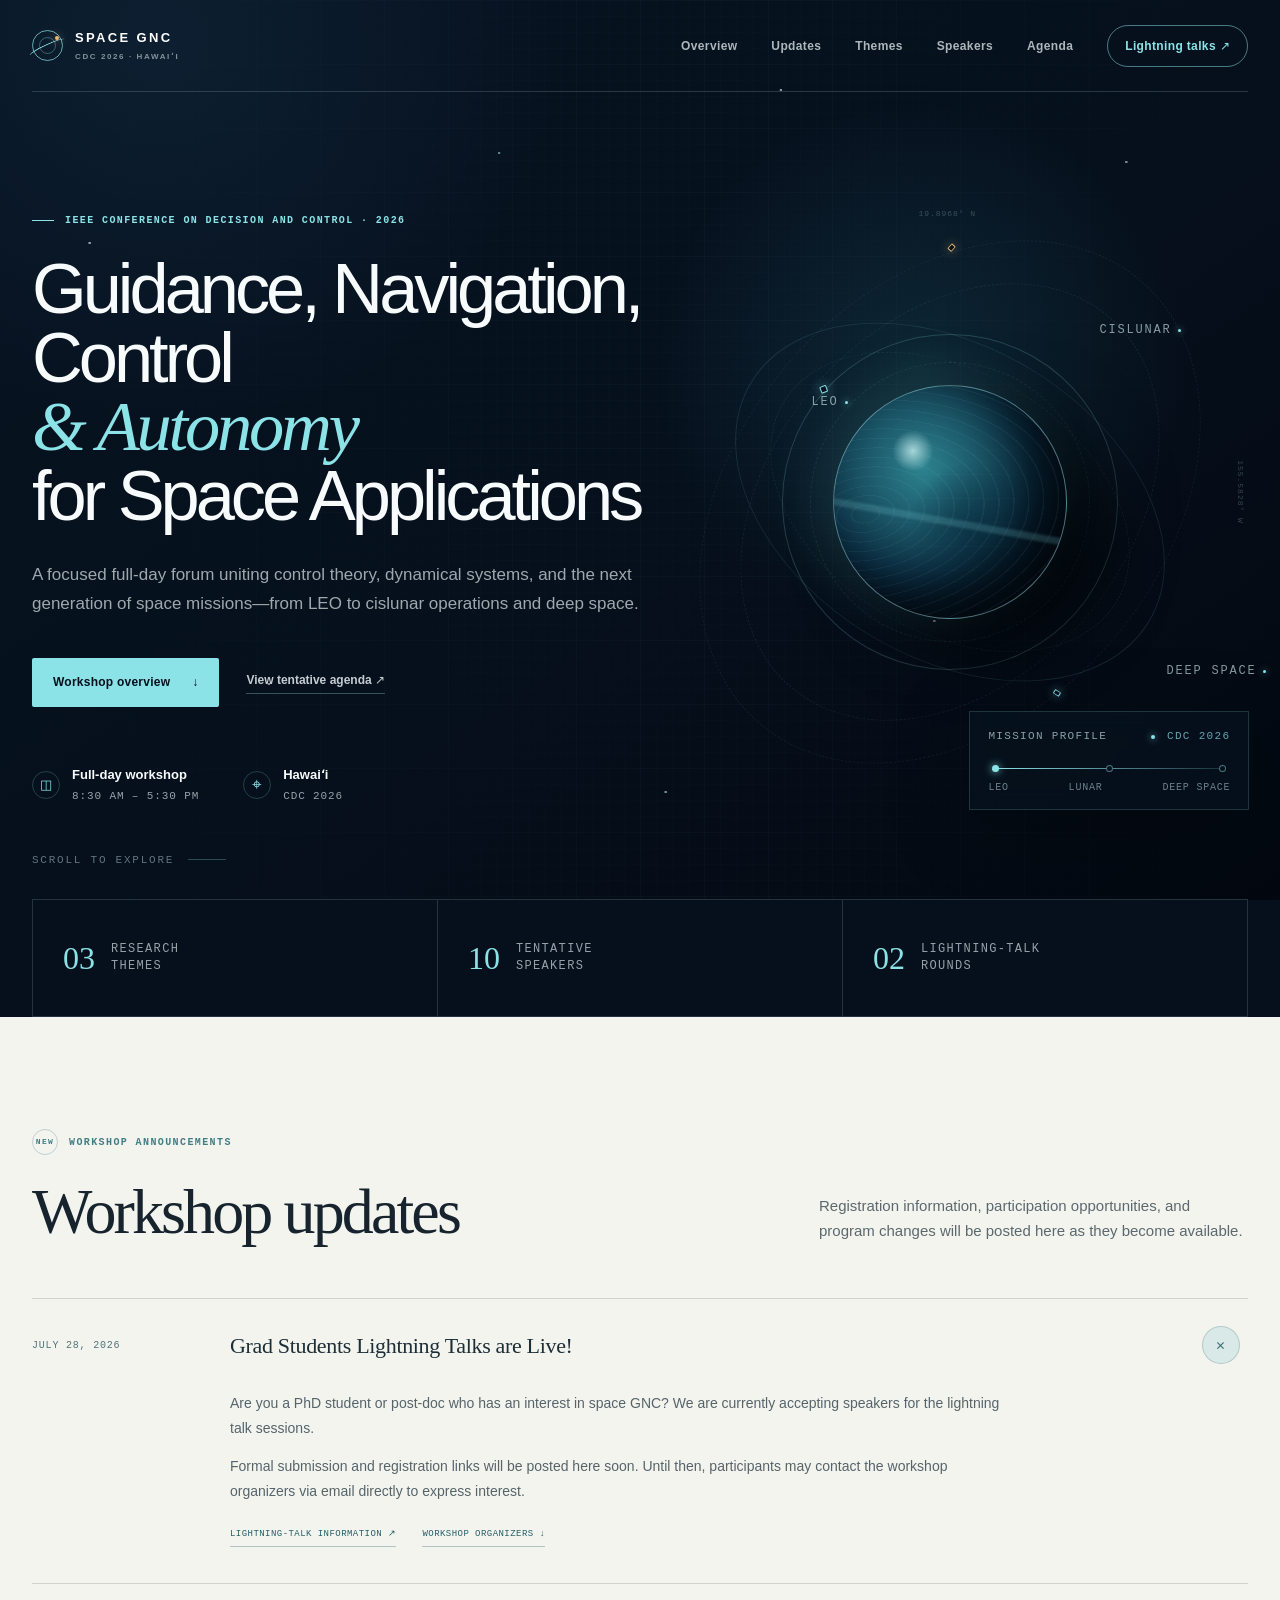
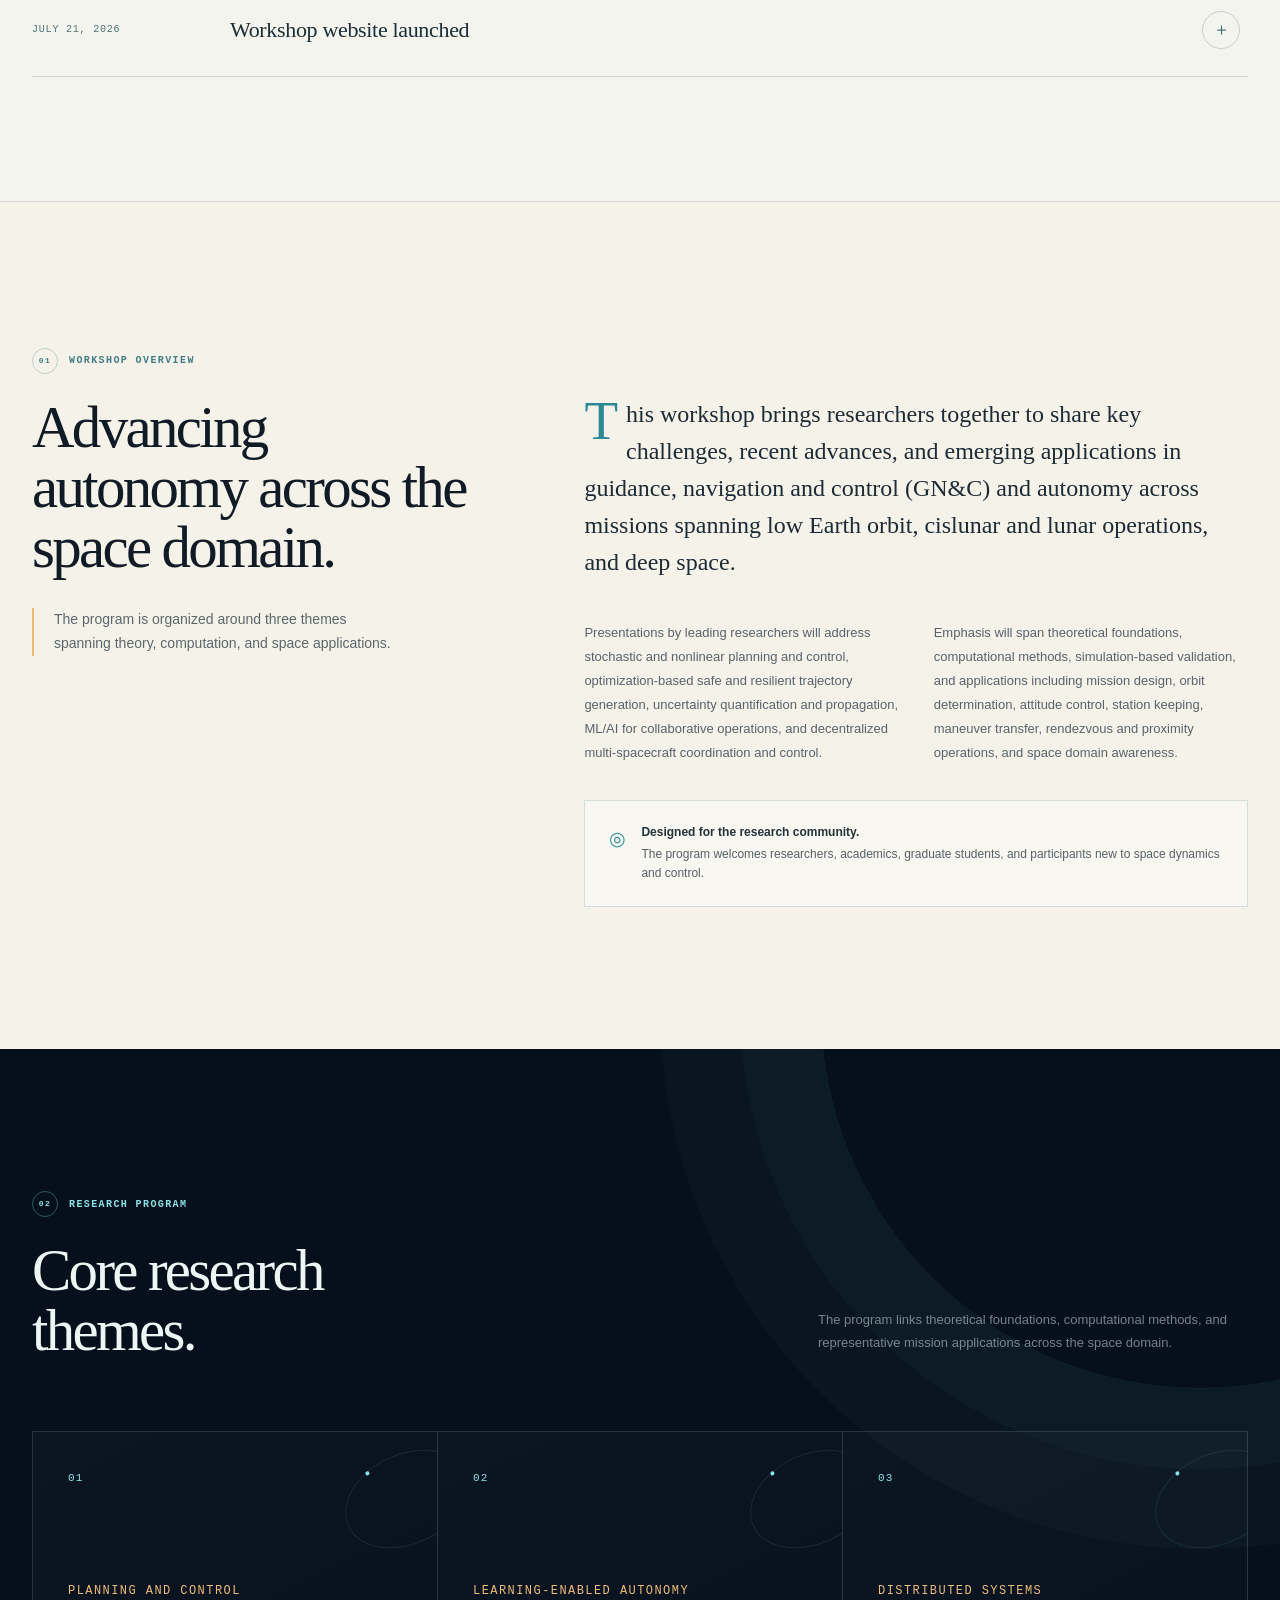
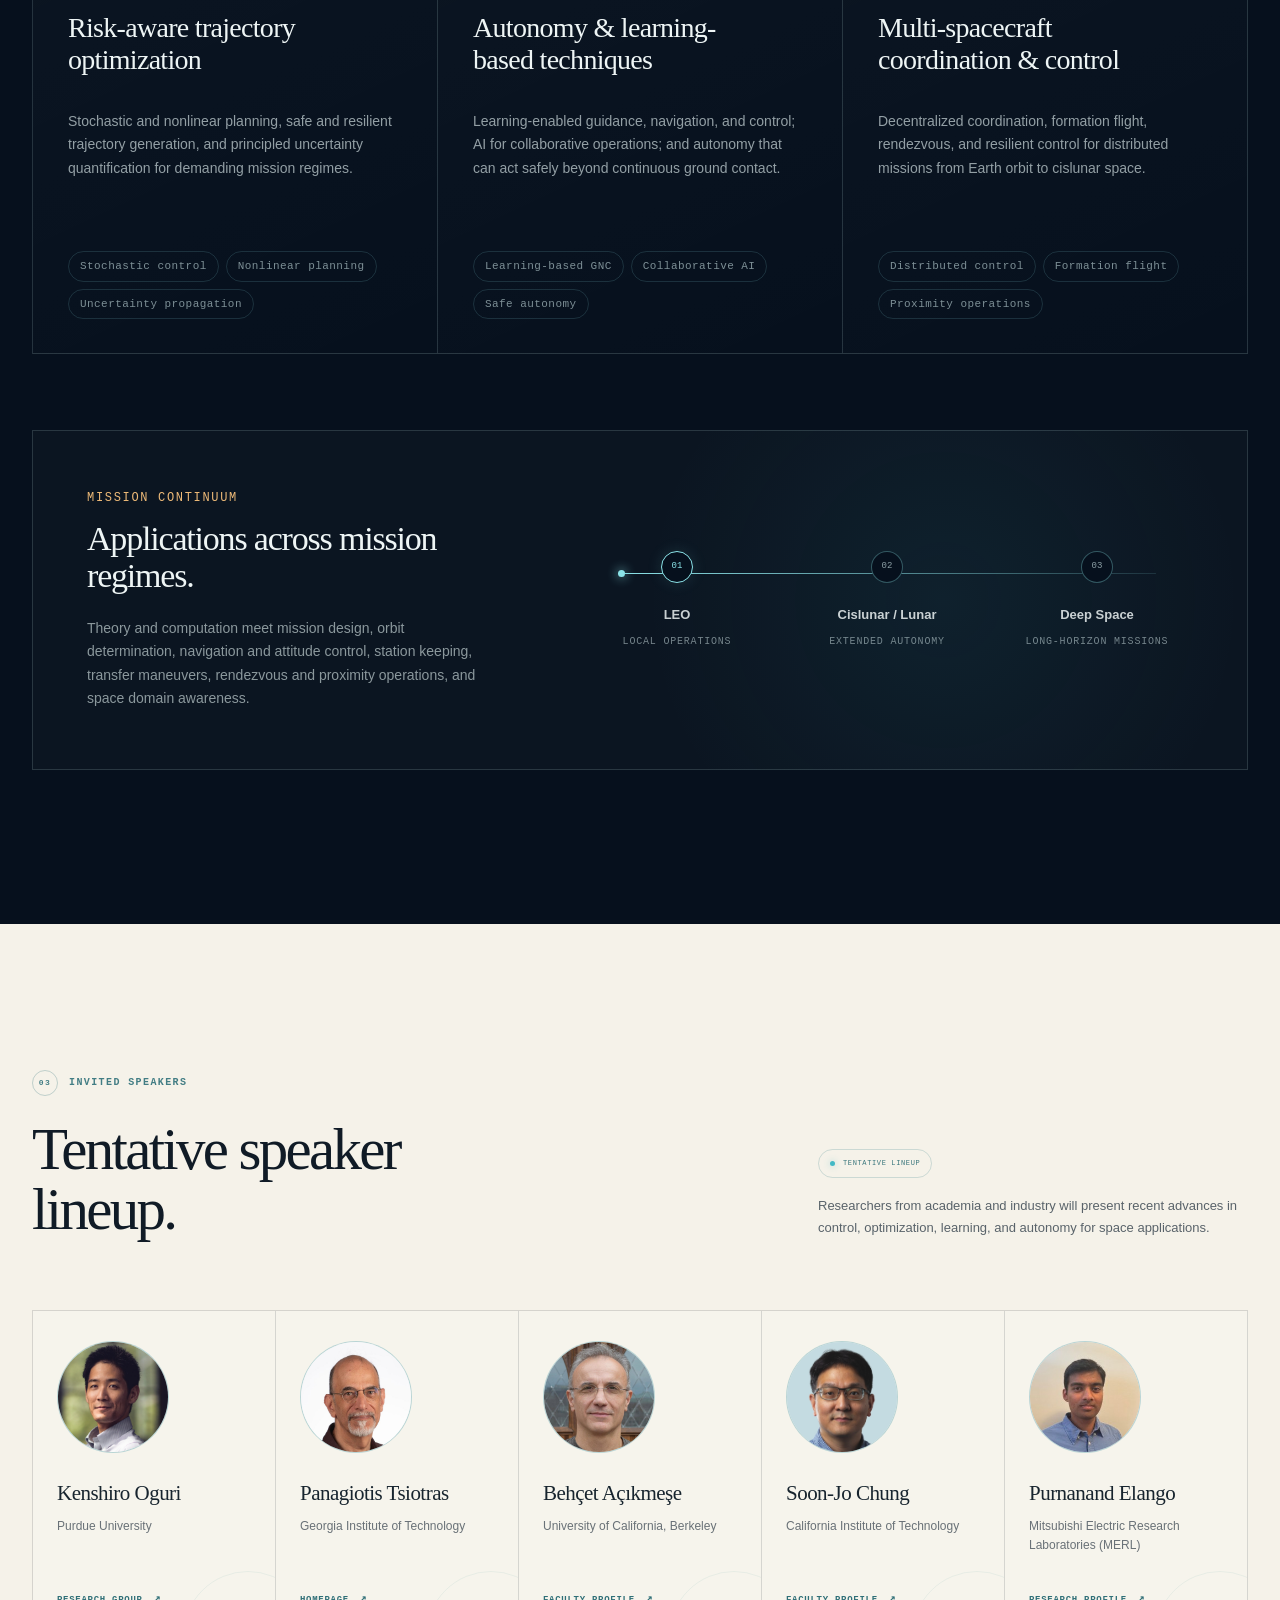
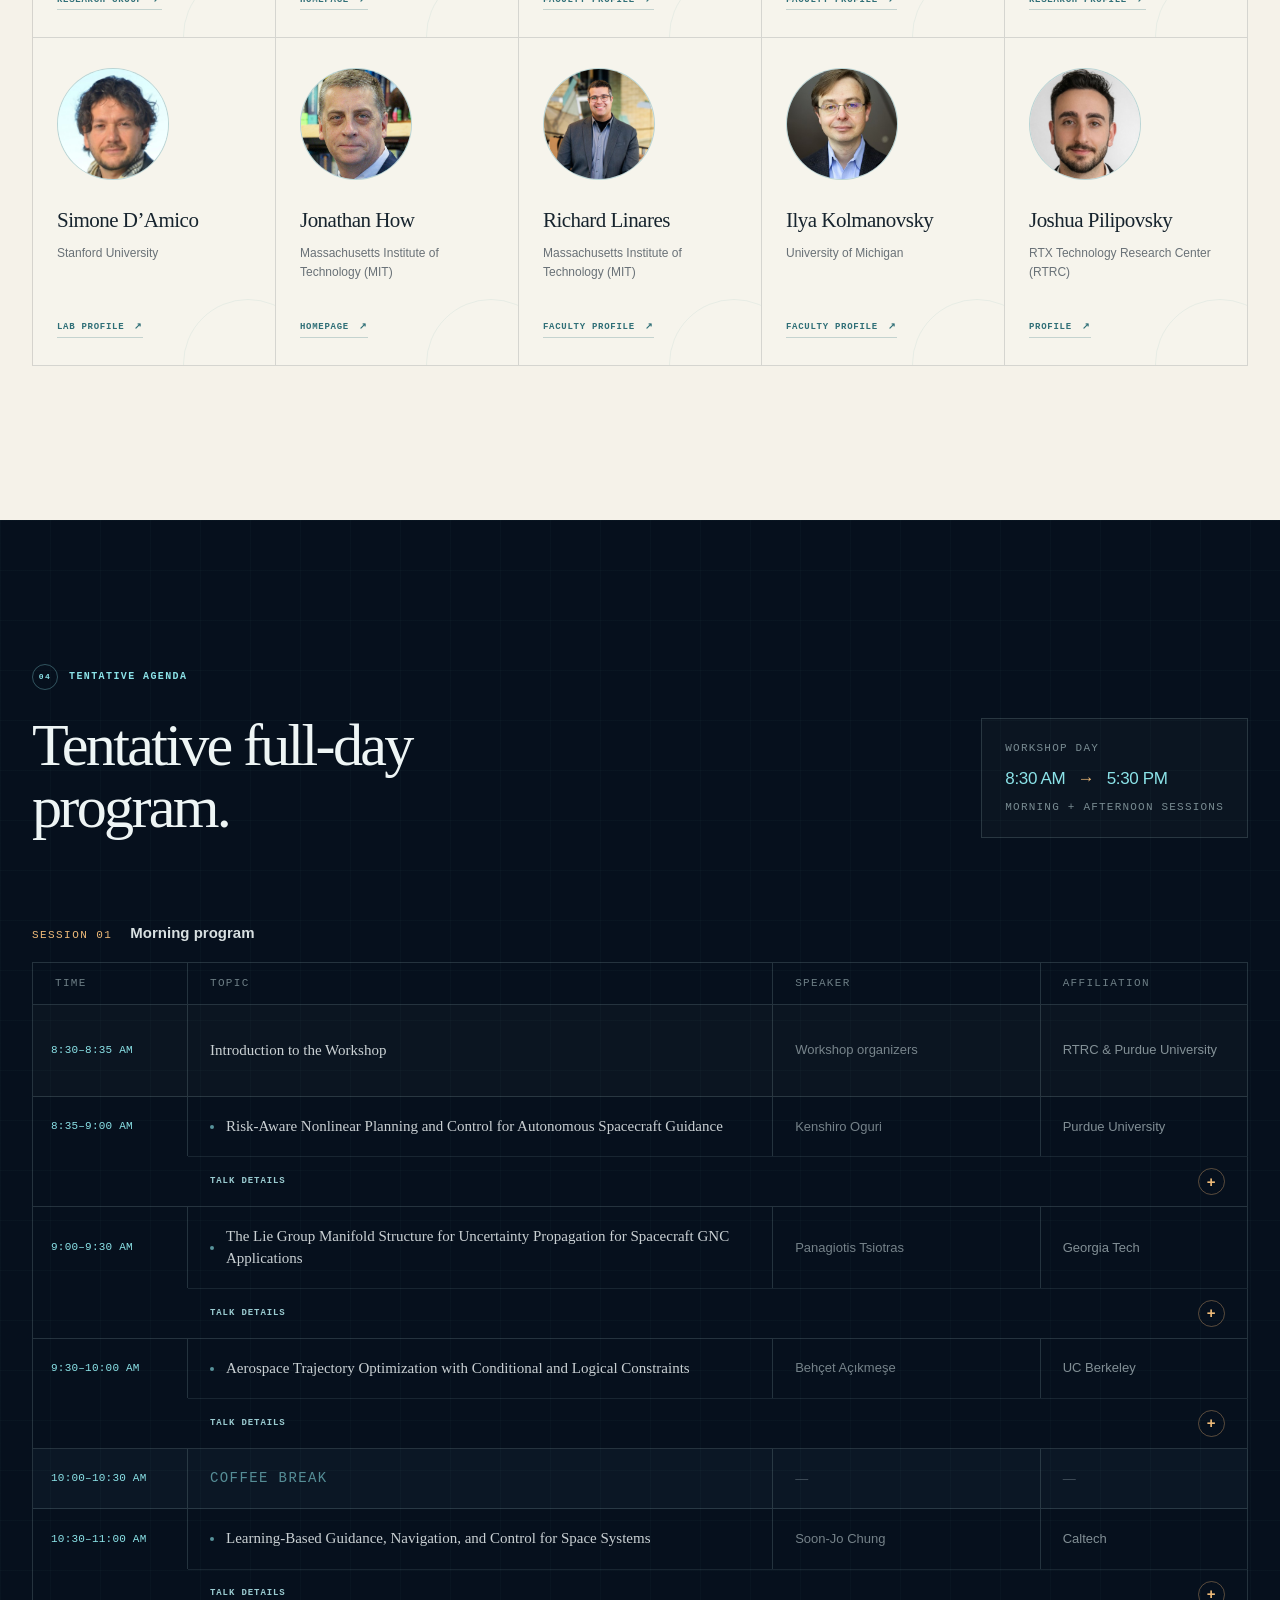
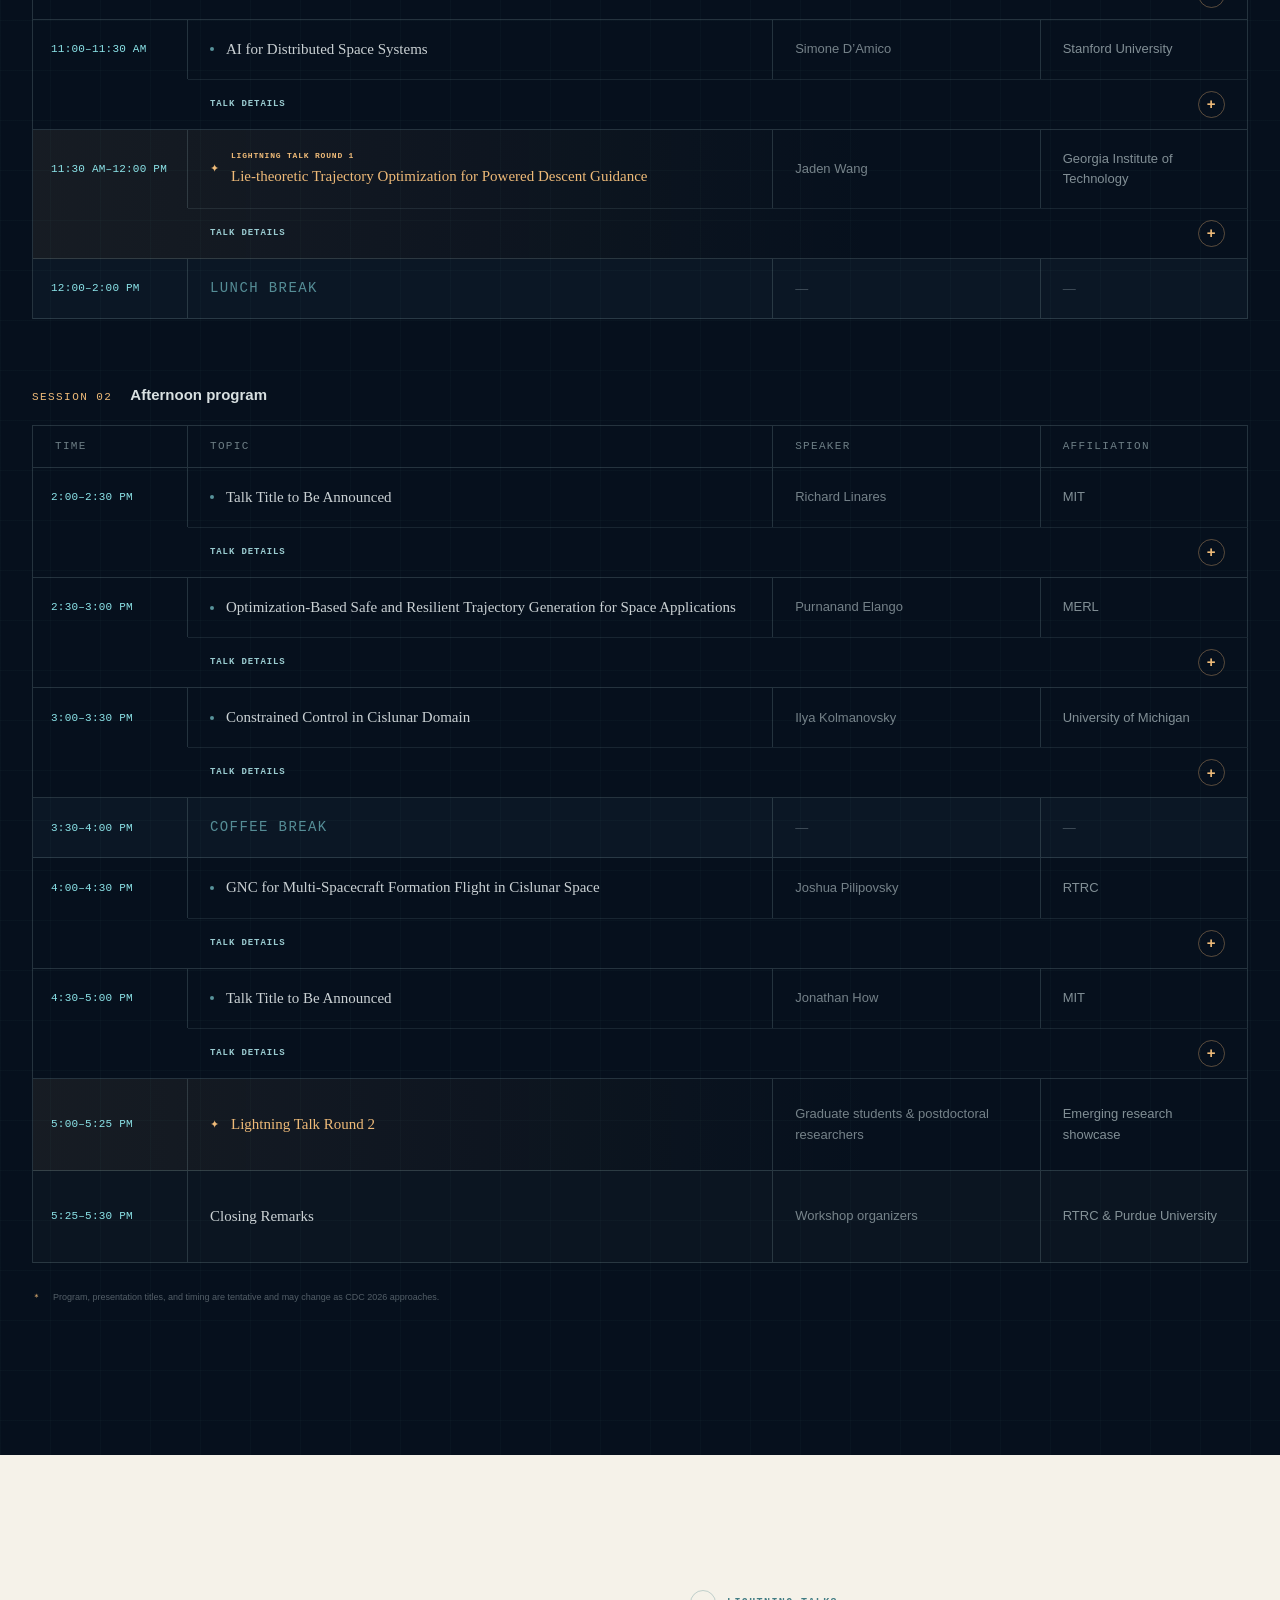
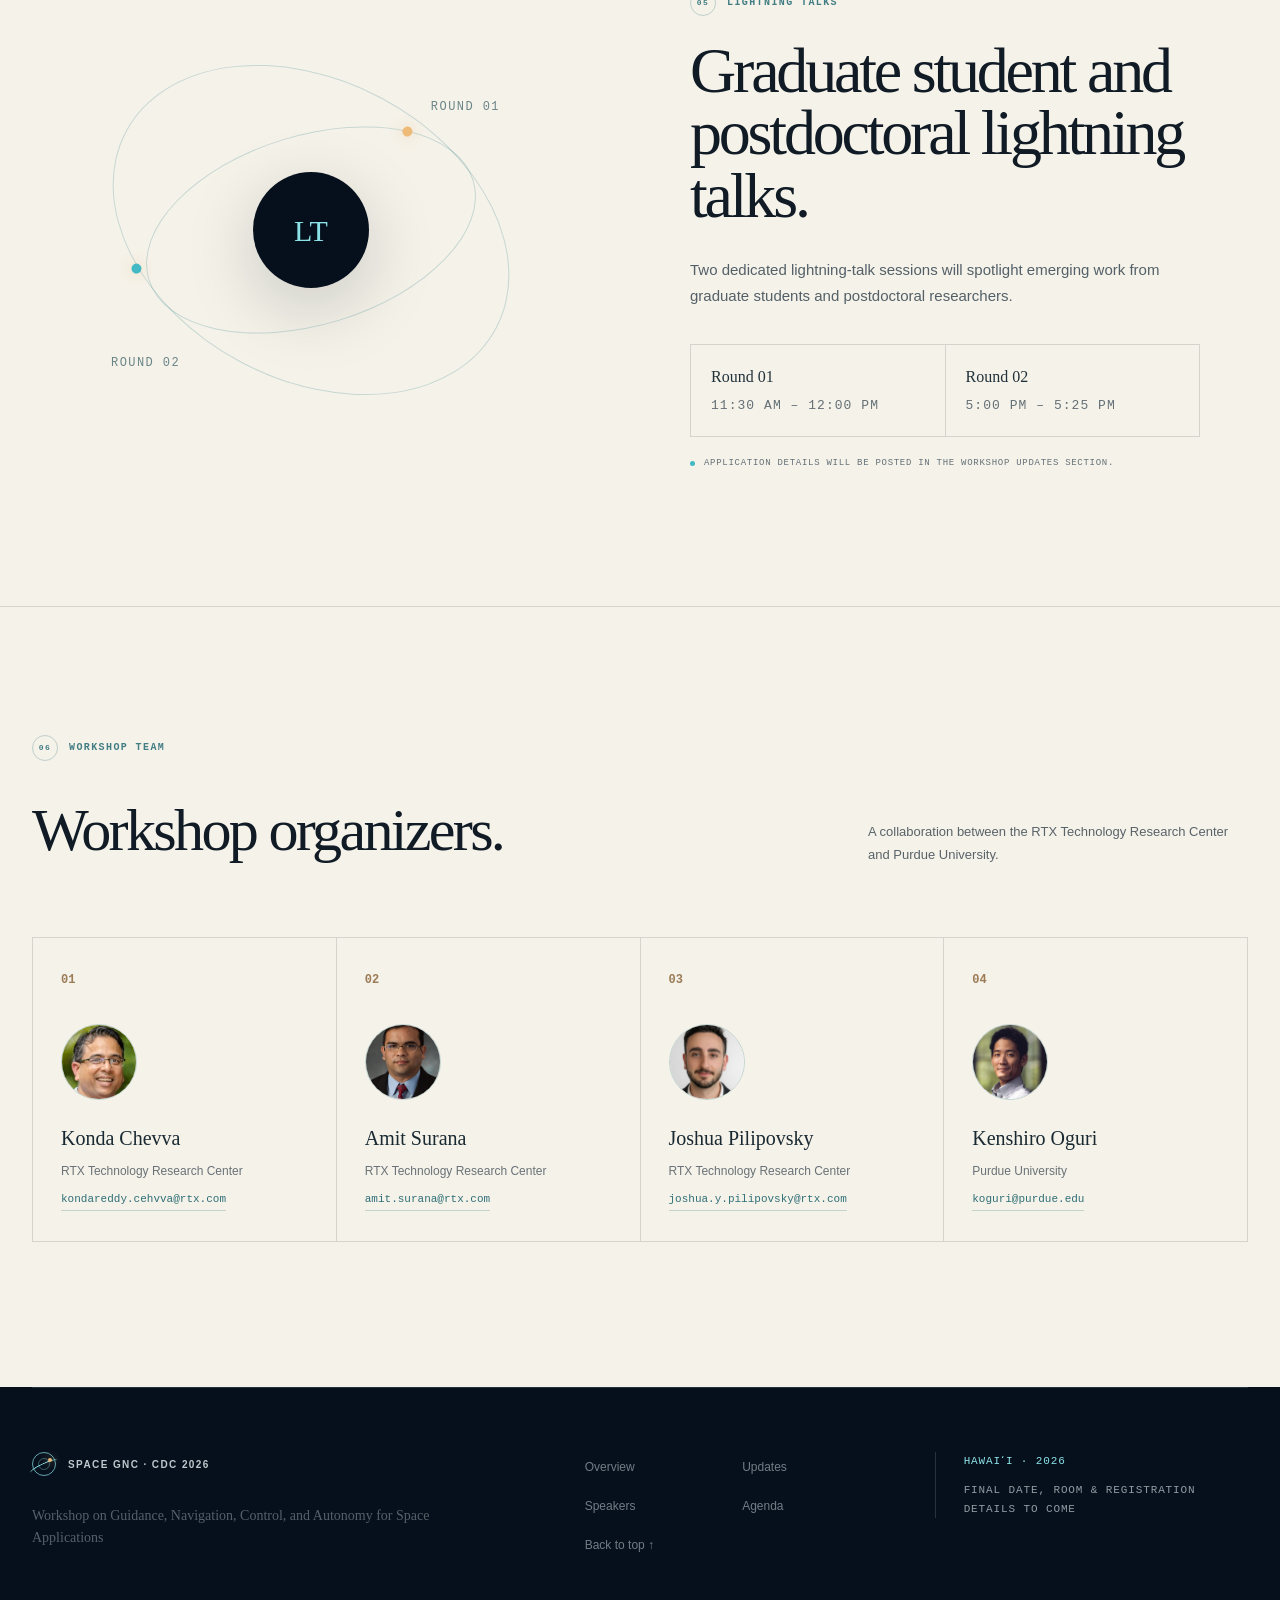
==== commit 625e1c0c: "Update speakers and agenda details" ====
--- a/index.html
+++ b/index.html
@@ -376,320 +376,100 @@
                 </p>
               </div>
             </div>
-            <!-- Replace the initials in each .speaker-avatar with an <img>
-                 element when speaker headshots are available. -->
             <div class="speaker-grid">
               <article class="speaker-card">
-                <div class="speaker-card-top">
-                  <span class="speaker-index">01</span
-                  ><span
-                    class="speaker-avatar"
-                    role="img"
-                    aria-label="Headshot placeholder for Kenshiro Oguri"
-                    >KO</span
-                  >
-                </div>
-                <p class="speaker-title">Prof.</p>
-                <h3>Kenshiro Oguri</h3>
+                <a class="speaker-avatar" href="https://engineering.purdue.edu/OguriGroup/" target="_blank" rel="noopener noreferrer" aria-label="Visit Kenshiro Oguri's research group website">
+                  <img src="assets/headshots/kenshiro-headshot.png" alt="Kenshiro Oguri" />
+                </a>
+                <h3><a href="https://engineering.purdue.edu/OguriGroup/" target="_blank" rel="noopener noreferrer">Kenshiro Oguri</a></h3>
                 <p class="speaker-affiliation">Purdue University</p>
-                <div class="speaker-focus">
-                  <span>Focus</span>Risk-aware nonlinear planning and control
-                </div>
-                <details class="speaker-details">
-                  <summary aria-label="Talk details for Kenshiro Oguri">
-                    <span>Talk details</span><i aria-hidden="true">+</i>
-                  </summary>
-                  <div class="speaker-details-body">
-                    <p class="talk-label">Talk title</p>
-                    <h4>
-                      Risk-Aware Nonlinear Planning and Control for Autonomous
-                      Spacecraft Guidance
-                    </h4>
-                    <p class="talk-label">Abstract</p>
-                    <p class="talk-abstract">Abstract forthcoming.</p>
-                  </div>
-                </details>
-              </article>
-              <article class="speaker-card">
-                <div class="speaker-card-top">
-                  <span class="speaker-index">02</span
-                  ><span
-                    class="speaker-avatar"
-                    role="img"
-                    aria-label="Headshot placeholder for Panagiotis Tsiotras"
-                    >PT</span
-                  >
-                </div>
-                <p class="speaker-title">Prof.</p>
-                <h3>Panagiotis Tsiotras</h3>
+                <a class="speaker-profile" href="https://engineering.purdue.edu/OguriGroup/" target="_blank" rel="noopener noreferrer">Research group <span aria-hidden="true">↗</span></a>
+              </article>
+              <article class="speaker-card">
+                <a class="speaker-avatar" href="https://dcsl.gatech.edu/tsiotras.html" target="_blank" rel="noopener noreferrer" aria-label="Visit Panagiotis Tsiotras's homepage">
+                  <img src="assets/headshots/panos-headshot.jpg" alt="Panagiotis Tsiotras" />
+                </a>
+                <h3><a href="https://dcsl.gatech.edu/tsiotras.html" target="_blank" rel="noopener noreferrer">Panagiotis Tsiotras</a></h3>
                 <p class="speaker-affiliation">
                   Georgia Institute of Technology
                 </p>
-                <div class="speaker-focus">
-                  <span>Focus</span>Geometric uncertainty propagation
-                </div>
-                <details class="speaker-details">
-                  <summary aria-label="Talk details for Panagiotis Tsiotras">
-                    <span>Talk details</span><i aria-hidden="true">+</i>
-                  </summary>
-                  <div class="speaker-details-body">
-                    <p class="talk-label">Talk title</p>
-                    <h4>
-                      The Lie Group Manifold Structure for Uncertainty
-                      Propagation in Spacecraft GNC Applications
-                    </h4>
-                    <p class="talk-label">Abstract</p>
-                    <p class="talk-abstract">Abstract forthcoming.</p>
-                  </div>
-                </details>
-              </article>
-              <article class="speaker-card">
-                <div class="speaker-card-top">
-                  <span class="speaker-index">03</span
-                  ><span
-                    class="speaker-avatar"
-                    role="img"
-                    aria-label="Headshot placeholder for Behçet Açıkmeşe"
-                    >BA</span
-                  >
-                </div>
-                <p class="speaker-title">Prof.</p>
-                <h3>Behçet Açıkmeşe</h3>
+                <a class="speaker-profile" href="https://dcsl.gatech.edu/tsiotras.html" target="_blank" rel="noopener noreferrer">Homepage <span aria-hidden="true">↗</span></a>
+              </article>
+              <article class="speaker-card">
+                <a class="speaker-avatar" href="https://me.berkeley.edu/people/behcet-acikmese/" target="_blank" rel="noopener noreferrer" aria-label="Visit Behçet Açıkmeşe's UC Berkeley profile">
+                  <img src="assets/headshots/behcet-headshot.jpg" alt="Behçet Açıkmeşe" />
+                </a>
+                <h3><a href="https://me.berkeley.edu/people/behcet-acikmese/" target="_blank" rel="noopener noreferrer">Behçet Açıkmeşe</a></h3>
                 <p class="speaker-affiliation">
                   University of California, Berkeley
                 </p>
-                <div class="speaker-focus">
-                  <span>Focus</span>Aerospace trajectory optimization
-                </div>
-                <details class="speaker-details">
-                  <summary aria-label="Talk details for Behçet Açıkmeşe">
-                    <span>Talk details</span><i aria-hidden="true">+</i>
-                  </summary>
-                  <div class="speaker-details-body">
-                    <p class="talk-label">Talk title</p>
-                    <h4>
-                      Aerospace Trajectory Optimization with Conditional and
-                      Logical Constraints
-                    </h4>
-                    <p class="talk-label">Abstract</p>
-                    <p class="talk-abstract">Abstract forthcoming.</p>
-                  </div>
-                </details>
-              </article>
-              <article class="speaker-card">
-                <div class="speaker-card-top">
-                  <span class="speaker-index">04</span
-                  ><span
-                    class="speaker-avatar"
-                    role="img"
-                    aria-label="Headshot placeholder for Soon-Jo Chung"
-                    >SC</span
-                  >
-                </div>
-                <p class="speaker-title">Prof.</p>
-                <h3>Soon-Jo Chung</h3>
+                <a class="speaker-profile" href="https://me.berkeley.edu/people/behcet-acikmese/" target="_blank" rel="noopener noreferrer">Faculty profile <span aria-hidden="true">↗</span></a>
+              </article>
+              <article class="speaker-card">
+                <a class="speaker-avatar" href="https://directory.caltech.edu/personnel/sjchung" target="_blank" rel="noopener noreferrer" aria-label="Visit Soon-Jo Chung's Caltech profile">
+                  <img src="assets/headshots/soon-jo-headshot.jpg" alt="Soon-Jo Chung" />
+                </a>
+                <h3><a href="https://directory.caltech.edu/personnel/sjchung" target="_blank" rel="noopener noreferrer">Soon-Jo Chung</a></h3>
                 <p class="speaker-affiliation">
                   California Institute of Technology
                 </p>
-                <div class="speaker-focus">
-                  <span>Focus</span>Learning-based GNC for space systems
-                </div>
-                <details class="speaker-details">
-                  <summary aria-label="Talk details for Soon-Jo Chung">
-                    <span>Talk details</span><i aria-hidden="true">+</i>
-                  </summary>
-                  <div class="speaker-details-body">
-                    <p class="talk-label">Talk title</p>
-                    <h4>
-                      Learning-Based Guidance, Navigation, and Control for Space
-                      Systems
-                    </h4>
-                    <p class="talk-label">Abstract</p>
-                    <p class="talk-abstract">Abstract forthcoming.</p>
-                  </div>
-                </details>
-              </article>
-              <article class="speaker-card">
-                <div class="speaker-card-top">
-                  <span class="speaker-index">05</span
-                  ><span
-                    class="speaker-avatar"
-                    role="img"
-                    aria-label="Headshot placeholder for Purnanand Elango"
-                    >PE</span
-                  >
-                </div>
-                <p class="speaker-title">Dr.</p>
-                <h3>Purnanand Elango</h3>
+                <a class="speaker-profile" href="https://directory.caltech.edu/personnel/sjchung" target="_blank" rel="noopener noreferrer">Faculty profile <span aria-hidden="true">↗</span></a>
+              </article>
+              <article class="speaker-card">
+                <a class="speaker-avatar" href="https://www.merl.com/people/elango" target="_blank" rel="noopener noreferrer" aria-label="Visit Purnanand Elango's MERL profile">
+                  <img src="assets/headshots/purna-headshot.jpg" alt="Purnanand Elango" />
+                </a>
+                <h3><a href="https://www.merl.com/people/elango" target="_blank" rel="noopener noreferrer">Purnanand Elango</a></h3>
                 <p class="speaker-affiliation">
                   Mitsubishi Electric Research Laboratories (MERL)
                 </p>
-                <div class="speaker-focus">
-                  <span>Focus</span>Safe and resilient trajectory generation
-                </div>
-                <details class="speaker-details">
-                  <summary aria-label="Talk details for Purnanand Elango">
-                    <span>Talk details</span><i aria-hidden="true">+</i>
-                  </summary>
-                  <div class="speaker-details-body">
-                    <p class="talk-label">Talk title</p>
-                    <h4>
-                      Optimization-Based Safe and Resilient Trajectory
-                      Generation for Space Applications
-                    </h4>
-                    <p class="talk-label">Abstract</p>
-                    <p class="talk-abstract">Abstract forthcoming.</p>
-                  </div>
-                </details>
-              </article>
-              <article class="speaker-card">
-                <div class="speaker-card-top">
-                  <span class="speaker-index">06</span
-                  ><span
-                    class="speaker-avatar"
-                    role="img"
-                    aria-label="Headshot placeholder for Simone D’Amico"
-                    >SD</span
-                  >
-                </div>
-                <p class="speaker-title">Prof.</p>
-                <h3>Simone D’Amico</h3>
+                <a class="speaker-profile" href="https://www.merl.com/people/elango" target="_blank" rel="noopener noreferrer">Research profile <span aria-hidden="true">↗</span></a>
+              </article>
+              <article class="speaker-card">
+                <a class="speaker-avatar" href="https://slab.stanford.edu/people/simone-damico" target="_blank" rel="noopener noreferrer" aria-label="Visit Simone D’Amico's Stanford profile">
+                  <img src="assets/headshots/simone-headshot.jpg" alt="Simone D’Amico" />
+                </a>
+                <h3><a href="https://slab.stanford.edu/people/simone-damico" target="_blank" rel="noopener noreferrer">Simone D’Amico</a></h3>
                 <p class="speaker-affiliation">Stanford University</p>
-                <div class="speaker-focus">
-                  <span>Focus</span>AI for distributed space systems
-                </div>
-                <details class="speaker-details">
-                  <summary aria-label="Talk details for Simone D’Amico">
-                    <span>Talk details</span><i aria-hidden="true">+</i>
-                  </summary>
-                  <div class="speaker-details-body">
-                    <p class="talk-label">Talk title</p>
-                    <h4>AI for Distributed Space Systems</h4>
-                    <p class="talk-label">Abstract</p>
-                    <p class="talk-abstract">Abstract forthcoming.</p>
-                  </div>
-                </details>
-              </article>
-              <article class="speaker-card">
-                <div class="speaker-card-top">
-                  <span class="speaker-index">07</span
-                  ><span
-                    class="speaker-avatar"
-                    role="img"
-                    aria-label="Headshot placeholder for Jonathan How"
-                    >JH</span
-                  >
-                </div>
-                <p class="speaker-title">Prof.</p>
-                <h3>Jonathan How</h3>
+                <a class="speaker-profile" href="https://slab.stanford.edu/people/simone-damico" target="_blank" rel="noopener noreferrer">Lab profile <span aria-hidden="true">↗</span></a>
+              </article>
+              <article class="speaker-card">
+                <a class="speaker-avatar" href="https://web.mit.edu/people/jhow/" target="_blank" rel="noopener noreferrer" aria-label="Visit Jonathan How's homepage">
+                  <img src="assets/headshots/jon-headshot.jpg" alt="Jonathan How" />
+                </a>
+                <h3><a href="https://web.mit.edu/people/jhow/" target="_blank" rel="noopener noreferrer">Jonathan How</a></h3>
                 <p class="speaker-affiliation">
                   Massachusetts Institute of Technology (MIT)
                 </p>
-                <div class="speaker-focus">
-                  <span>Focus</span>Program topic to be announced
-                </div>
-                <details class="speaker-details">
-                  <summary aria-label="Talk details for Jonathan How">
-                    <span>Talk details</span><i aria-hidden="true">+</i>
-                  </summary>
-                  <div class="speaker-details-body">
-                    <p class="talk-label">Talk title</p>
-                    <h4>Talk title to be announced</h4>
-                    <p class="talk-label">Abstract</p>
-                    <p class="talk-abstract">Abstract forthcoming.</p>
-                  </div>
-                </details>
-              </article>
-              <article class="speaker-card">
-                <div class="speaker-card-top">
-                  <span class="speaker-index">08</span
-                  ><span
-                    class="speaker-avatar"
-                    role="img"
-                    aria-label="Headshot placeholder for Richard Linares"
-                    >RL</span
-                  >
-                </div>
-                <p class="speaker-title">Prof.</p>
-                <h3>Richard Linares</h3>
+                <a class="speaker-profile" href="https://web.mit.edu/people/jhow/" target="_blank" rel="noopener noreferrer">Homepage <span aria-hidden="true">↗</span></a>
+              </article>
+              <article class="speaker-card">
+                <a class="speaker-avatar" href="https://aeroastro.mit.edu/people/richard-linares/" target="_blank" rel="noopener noreferrer" aria-label="Visit Richard Linares's MIT profile">
+                  <img src="assets/headshots/richard-headshot.jpg" alt="Richard Linares" />
+                </a>
+                <h3><a href="https://aeroastro.mit.edu/people/richard-linares/" target="_blank" rel="noopener noreferrer">Richard Linares</a></h3>
                 <p class="speaker-affiliation">
                   Massachusetts Institute of Technology (MIT)
                 </p>
-                <div class="speaker-focus">
-                  <span>Focus</span>Program topic to be announced
-                </div>
-                <details class="speaker-details">
-                  <summary aria-label="Talk details for Richard Linares">
-                    <span>Talk details</span><i aria-hidden="true">+</i>
-                  </summary>
-                  <div class="speaker-details-body">
-                    <p class="talk-label">Talk title</p>
-                    <h4>Talk title to be announced</h4>
-                    <p class="talk-label">Abstract</p>
-                    <p class="talk-abstract">Abstract forthcoming.</p>
-                  </div>
-                </details>
-              </article>
-              <article class="speaker-card">
-                <div class="speaker-card-top">
-                  <span class="speaker-index">09</span
-                  ><span
-                    class="speaker-avatar"
-                    role="img"
-                    aria-label="Headshot placeholder for Ilya Kolmanovsky"
-                    >IK</span
-                  >
-                </div>
-                <p class="speaker-title">Prof.</p>
-                <h3>Ilya Kolmanovsky</h3>
+                <a class="speaker-profile" href="https://aeroastro.mit.edu/people/richard-linares/" target="_blank" rel="noopener noreferrer">Faculty profile <span aria-hidden="true">↗</span></a>
+              </article>
+              <article class="speaker-card">
+                <a class="speaker-avatar" href="https://aero.engin.umich.edu/people/kolmanovsky-ilya/" target="_blank" rel="noopener noreferrer" aria-label="Visit Ilya Kolmanovsky's University of Michigan profile">
+                  <img src="assets/headshots/ilya-headshot.jpg" alt="Ilya Kolmanovsky" />
+                </a>
+                <h3><a href="https://aero.engin.umich.edu/people/kolmanovsky-ilya/" target="_blank" rel="noopener noreferrer">Ilya Kolmanovsky</a></h3>
                 <p class="speaker-affiliation">University of Michigan</p>
-                <div class="speaker-focus">
-                  <span>Focus</span>Constrained control in the cislunar domain
-                </div>
-                <details class="speaker-details">
-                  <summary aria-label="Talk details for Ilya Kolmanovsky">
-                    <span>Talk details</span><i aria-hidden="true">+</i>
-                  </summary>
-                  <div class="speaker-details-body">
-                    <p class="talk-label">Talk title</p>
-                    <h4>Constrained Control in the Cislunar Domain</h4>
-                    <p class="talk-label">Abstract</p>
-                    <p class="talk-abstract">Abstract forthcoming.</p>
-                  </div>
-                </details>
-              </article>
-              <article class="speaker-card">
-                <div class="speaker-card-top">
-                  <span class="speaker-index">10</span
-                  ><span
-                    class="speaker-avatar"
-                    role="img"
-                    aria-label="Headshot placeholder for Joshua Pilipovsky"
-                    >JP</span
-                  >
-                </div>
-                <p class="speaker-title">Dr.</p>
-                <h3>Joshua Pilipovsky</h3>
+                <a class="speaker-profile" href="https://aero.engin.umich.edu/people/kolmanovsky-ilya/" target="_blank" rel="noopener noreferrer">Faculty profile <span aria-hidden="true">↗</span></a>
+              </article>
+              <article class="speaker-card">
+                <a class="speaker-avatar" href="https://github.com/JoshPilipovsky" target="_blank" rel="noopener noreferrer" aria-label="Visit Joshua Pilipovsky's GitHub profile">
+                  <img src="assets/headshots/josh-headshot.png" alt="Joshua Pilipovsky" />
+                </a>
+                <h3><a href="https://github.com/JoshPilipovsky" target="_blank" rel="noopener noreferrer">Joshua Pilipovsky</a></h3>
                 <p class="speaker-affiliation">
                   RTX Technology Research Center (RTRC)
                 </p>
-                <div class="speaker-focus">
-                  <span>Focus</span>Multi-spacecraft formation flight
-                </div>
-                <details class="speaker-details">
-                  <summary aria-label="Talk details for Joshua Pilipovsky">
-                    <span>Talk details</span><i aria-hidden="true">+</i>
-                  </summary>
-                  <div class="speaker-details-body">
-                    <p class="talk-label">Talk title</p>
-                    <h4>
-                      GNC for Multi-Spacecraft Formation Flight in Cislunar
-                      Space
-                    </h4>
-                    <p class="talk-label">Abstract</p>
-                    <p class="talk-abstract">Abstract forthcoming.</p>
-                  </div>
-                </details>
+                <a class="speaker-profile" href="https://github.com/JoshPilipovsky" target="_blank" rel="noopener noreferrer">Profile <span aria-hidden="true">↗</span></a>
               </article>
             </div>
           </div>
@@ -736,7 +516,7 @@
                     >RTRC &amp; Purdue University</span
                   >
                 </div>
-                <div class="agenda-row agenda-talk" role="row">
+                <div class="agenda-row agenda-talk has-details" role="row">
                   <span class="agenda-time" role="cell">8:35–9:00 AM</span
                   ><span class="agenda-topic" role="cell"
                     ><i aria-hidden="true"></i>Risk-Aware Nonlinear Planning and
@@ -745,20 +525,36 @@
                   ><span class="agenda-affiliation" role="cell"
                     >Purdue University</span
                   >
-                </div>
-                <div class="agenda-row agenda-talk" role="row">
+                  <details class="agenda-details" role="cell">
+                    <summary><span>Talk details</span><i aria-hidden="true">+</i></summary>
+                    <div class="agenda-details-body">
+                      <p class="talk-label">Abstract</p>
+                      <p class="talk-abstract">Abstract forthcoming.</p>
+                    </div>
+                  </details>
+                </div>
+                <div class="agenda-row agenda-talk has-details" role="row">
                   <span class="agenda-time" role="cell">9:00–9:30 AM</span
                   ><span class="agenda-topic" role="cell"
                     ><i aria-hidden="true"></i>The Lie Group Manifold Structure
-                    for Uncertainty Propagation in Spacecraft GNC
+                    for Uncertainty Propagation for Spacecraft GNC
                     Applications</span
                   ><span class="agenda-speaker" role="cell"
                     >Panagiotis Tsiotras</span
                   ><span class="agenda-affiliation" role="cell"
                     >Georgia Tech</span
                   >
-                </div>
-                <div class="agenda-row agenda-talk" role="row">
+                  <details class="agenda-details" role="cell">
+                    <summary><span>Talk details</span><i aria-hidden="true">+</i></summary>
+                    <div class="agenda-details-body">
+                      <p class="talk-label">Abstract</p>
+                      <p class="talk-abstract">
+                        Uncertainty propagation for rigid-body motion is a core task in aerospace guidance, navigation, and control (GNC), as well as in robotics. In aerospace applications, it supports rapid trajectory dispersion analysis, where trajectory uncertainty is approximated efficiently enough to assess closed-loop performance metrics such as landing footprint and mission robustness, and to support sensor and guidance architecture trade studies. While the manifold structure of rigid-body motion (e.g., SO(3) and SE(3)) is well studied, this additional structure is not treated consistently in stochastic settings in the GNC literature. The choice of Lie group structure becomes especially important for uncertainty propagation, where the group geometry directly influences how uncertainty evolves. I will present recent results on developing this structure directly within an abstract Lie-theoretic framework, without relying on the impractical matrix-group embedding of the left-trivialized TSE(3). The resulting formulation is both geometrically intrinsic and practically efficient for uncertainty propagation and control on the rigid-body velocity phase space. Through two lunar-landing numerical experiments, we demonstrate that the proposed group geometry admits a more accurate Gaussian approximation of the state distribution in its exponential coordinates than the direct-product formulation, and that it yields significantly better uncertainty propagation and filtering performance than direct-product formulations and linear covariance analysis approximations (e.g., EKF and M-EKF).
+                      </p>
+                    </div>
+                  </details>
+                </div>
+                <div class="agenda-row agenda-talk has-details" role="row">
                   <span class="agenda-time" role="cell">9:30–10:00 AM</span
                   ><span class="agenda-topic" role="cell"
                     ><i aria-hidden="true"></i>Aerospace Trajectory Optimization
@@ -768,6 +564,13 @@
                   ><span class="agenda-affiliation" role="cell"
                     >UC Berkeley</span
                   >
+                  <details class="agenda-details" role="cell">
+                    <summary><span>Talk details</span><i aria-hidden="true">+</i></summary>
+                    <div class="agenda-details-body">
+                      <p class="talk-label">Abstract</p>
+                      <p class="talk-abstract">Abstract forthcoming.</p>
+                    </div>
+                  </details>
                 </div>
                 <div class="agenda-row agenda-break" role="row">
                   <span class="agenda-time" role="cell">10:00–10:30 AM</span
@@ -775,15 +578,22 @@
                   ><span class="agenda-speaker" role="cell">—</span
                   ><span class="agenda-affiliation" role="cell">—</span>
                 </div>
-                <div class="agenda-row agenda-talk" role="row">
+                <div class="agenda-row agenda-talk has-details" role="row">
                   <span class="agenda-time" role="cell">10:30–11:00 AM</span
                   ><span class="agenda-topic" role="cell"
                     ><i aria-hidden="true"></i>Learning-Based Guidance,
                     Navigation, and Control for Space Systems</span
                   ><span class="agenda-speaker" role="cell">Soon-Jo Chung</span
                   ><span class="agenda-affiliation" role="cell">Caltech</span>
-                </div>
-                <div class="agenda-row agenda-talk" role="row">
+                  <details class="agenda-details" role="cell">
+                    <summary><span>Talk details</span><i aria-hidden="true">+</i></summary>
+                    <div class="agenda-details-body">
+                      <p class="talk-label">Abstract</p>
+                      <p class="talk-abstract">Abstract forthcoming.</p>
+                    </div>
+                  </details>
+                </div>
+                <div class="agenda-row agenda-talk has-details" role="row">
                   <span class="agenda-time" role="cell">11:00–11:30 AM</span
                   ><span class="agenda-topic" role="cell"
                     ><i aria-hidden="true"></i>AI for Distributed Space
@@ -792,16 +602,33 @@
                   ><span class="agenda-affiliation" role="cell"
                     >Stanford University</span
                   >
-                </div>
-                <div class="agenda-row agenda-lightning" role="row">
+                  <details class="agenda-details" role="cell">
+                    <summary><span>Talk details</span><i aria-hidden="true">+</i></summary>
+                    <div class="agenda-details-body">
+                      <p class="talk-label">Abstract</p>
+                      <p class="talk-abstract">
+                        Distributed space systems are transforming spaceflight by replacing single monolithic spacecraft with multiple coordinated assets such as formations, swarms, and servicing vehicles that can observe, assemble, inspect, and maneuver cooperatively. Yet these missions raise the bar for onboard autonomy in order to be technically feasible and financially viable: spacecraft must perceive, decide, and act safely in uncertain, dynamic, and resource-constrained environments, often with limited ground intervention. This keynote will discuss frontier research on how to achieve these objectives through the judicious integration of artificial intelligence or learning-based approaches into the spacecraft autonomy stack to enhance rather than replace optimization-based guidance, navigation, and control. The talk will highlight the most recent advances obtained at Stanford in leveraging multimodal transformers for vision-based perception and navigation for unknown, noncooperative targets, semantically consistent trajectory generation for rendezvous and proximity operations, and autonomous reasoning for spacecraft guidance. Ultimately, this work marks an evolutionary step toward vision-based, language-conditioned, constraint-aware, and optimal spacecraft trajectory generation, enabling operators to shape both mission intent and safety-critical behavior through intuitive natural-language commands while reducing expert burden across future science, commercial, and defense missions.
+                      </p>
+                    </div>
+                  </details>
+                </div>
+                <div class="agenda-row agenda-lightning has-details" role="row">
                   <span class="agenda-time" role="cell">11:30 AM–12:00 PM</span
                   ><span class="agenda-topic" role="cell"
-                    ><b aria-hidden="true">✦</b>Lightning Talk Round 1</span
-                  ><span class="agenda-speaker" role="cell"
-                    >Graduate students &amp; postdoctoral researchers</span
+                    ><b aria-hidden="true">✦</b><span><small class="agenda-session-label">Lightning Talk Round 1</small>Lie-theoretic Trajectory Optimization for Powered Descent Guidance</span></span
+                  ><span class="agenda-speaker" role="cell">Jaden Wang</span
                   ><span class="agenda-affiliation" role="cell"
-                    >Emerging research showcase</span
-                  >
+                    >Georgia Institute of Technology</span
+                  >
+                  <details class="agenda-details" role="cell">
+                    <summary><span>Talk details</span><i aria-hidden="true">+</i></summary>
+                    <div class="agenda-details-body">
+                      <p class="talk-label">Abstract</p>
+                      <p class="talk-abstract">
+                        Although dual quaternion guidance (DQG) has demonstrated real-time performance on flight hardware, it still faces some theoretical challenges that hinder its performance. By applying Lie theory, we resolved these challenges and demonstrated faster and more robust performance in standard and highly nonlinear powered descent scenarios compared to DQG.
+                      </p>
+                    </div>
+                  </details>
                 </div>
                 <div class="agenda-row agenda-break" role="row">
                   <span class="agenda-time" role="cell">12:00–2:00 PM</span
@@ -827,15 +654,22 @@
                   ><span role="columnheader">Speaker</span
                   ><span role="columnheader">Affiliation</span>
                 </div>
-                <div class="agenda-row agenda-talk" role="row">
+                <div class="agenda-row agenda-talk has-details" role="row">
                   <span class="agenda-time" role="cell">2:00–2:30 PM</span
                   ><span class="agenda-topic" role="cell"
                     ><i aria-hidden="true"></i>Talk Title to Be Announced</span
                   ><span class="agenda-speaker" role="cell"
                     >Richard Linares</span
                   ><span class="agenda-affiliation" role="cell">MIT</span>
-                </div>
-                <div class="agenda-row agenda-talk" role="row">
+                  <details class="agenda-details" role="cell">
+                    <summary><span>Talk details</span><i aria-hidden="true">+</i></summary>
+                    <div class="agenda-details-body">
+                      <p class="talk-label">Abstract</p>
+                      <p class="talk-abstract">Abstract forthcoming.</p>
+                    </div>
+                  </details>
+                </div>
+                <div class="agenda-row agenda-talk has-details" role="row">
                   <span class="agenda-time" role="cell">2:30–3:00 PM</span
                   ><span class="agenda-topic" role="cell"
                     ><i aria-hidden="true"></i>Optimization-Based Safe and
@@ -843,17 +677,35 @@
                   ><span class="agenda-speaker" role="cell"
                     >Purnanand Elango</span
                   ><span class="agenda-affiliation" role="cell">MERL</span>
-                </div>
-                <div class="agenda-row agenda-talk" role="row">
+                  <details class="agenda-details" role="cell">
+                    <summary><span>Talk details</span><i aria-hidden="true">+</i></summary>
+                    <div class="agenda-details-body">
+                      <p class="talk-label">Abstract</p>
+                      <p class="talk-abstract">
+                        Future space missions require trajectory generation algorithms that ensure safety while remaining resilient to uncertainty, contingencies, and changing mission conditions. This talk presents a unified optimization-based perspective built on two complementary approaches: (i) continuous-time successive convexification, which promotes safety by enforcing dynamics and operational constraints throughout the trajectory rather than only at discrete sampling points; and (ii) deferred-decision trajectory optimization, which promotes resilience by preserving flexibility and postponing consequential decisions until additional information becomes available, thereby protecting against unmodeled uncertainty and unforeseen events. Together, these methods provide a foundation for reliable and adaptive trajectory generation for autonomous spacecraft guidance, navigation, and control.
+                      </p>
+                    </div>
+                  </details>
+                </div>
+                <div class="agenda-row agenda-talk has-details" role="row">
                   <span class="agenda-time" role="cell">3:00–3:30 PM</span
                   ><span class="agenda-topic" role="cell"
-                    ><i aria-hidden="true"></i>Constrained Control in the
+                    ><i aria-hidden="true"></i>Constrained Control in
                     Cislunar Domain</span
                   ><span class="agenda-speaker" role="cell"
                     >Ilya Kolmanovsky</span
                   ><span class="agenda-affiliation" role="cell"
                     >University of Michigan</span
                   >
+                  <details class="agenda-details" role="cell">
+                    <summary><span>Talk details</span><i aria-hidden="true">+</i></summary>
+                    <div class="agenda-details-body">
+                      <p class="talk-label">Abstract</p>
+                      <p class="talk-abstract">
+                        The talk will highlight constrained-control problems in the cislunar domain, where spacecraft trajectories evolve according to solutions of the three-body problem encompassing Earth, Moon, and spacecraft. The focus will be on feedback stabilization and constrained control, including the application of reference governors and Model Predictive Control (MPC) to safe and fuel-efficient periodic-orbit tracking, rendezvous and proximity maneuvering near such orbits, and orbital transfers between such orbits. In particular, a variant of the reference governor, referred to as the time shift governor, will be presented. It commands a time-shifted trajectory of the chief spacecraft to the deputy spacecraft's controller, with the time shift computed to enforce safety constraints.
+                      </p>
+                    </div>
+                  </details>
                 </div>
                 <div class="agenda-row agenda-break" role="row">
                   <span class="agenda-time" role="cell">3:30–4:00 PM</span
@@ -861,7 +713,7 @@
                   ><span class="agenda-speaker" role="cell">—</span
                   ><span class="agenda-affiliation" role="cell">—</span>
                 </div>
-                <div class="agenda-row agenda-talk" role="row">
+                <div class="agenda-row agenda-talk has-details" role="row">
                   <span class="agenda-time" role="cell">4:00–4:30 PM</span
                   ><span class="agenda-topic" role="cell"
                     ><i aria-hidden="true"></i>GNC for Multi-Spacecraft
@@ -869,13 +721,27 @@
                   ><span class="agenda-speaker" role="cell"
                     >Joshua Pilipovsky</span
                   ><span class="agenda-affiliation" role="cell">RTRC</span>
-                </div>
-                <div class="agenda-row agenda-talk" role="row">
+                  <details class="agenda-details" role="cell">
+                    <summary><span>Talk details</span><i aria-hidden="true">+</i></summary>
+                    <div class="agenda-details-body">
+                      <p class="talk-label">Abstract</p>
+                      <p class="talk-abstract">Abstract forthcoming.</p>
+                    </div>
+                  </details>
+                </div>
+                <div class="agenda-row agenda-talk has-details" role="row">
                   <span class="agenda-time" role="cell">4:30–5:00 PM</span
                   ><span class="agenda-topic" role="cell"
                     ><i aria-hidden="true"></i>Talk Title to Be Announced</span
                   ><span class="agenda-speaker" role="cell">Jonathan How</span
                   ><span class="agenda-affiliation" role="cell">MIT</span>
+                  <details class="agenda-details" role="cell">
+                    <summary><span>Talk details</span><i aria-hidden="true">+</i></summary>
+                    <div class="agenda-details-body">
+                      <p class="talk-label">Abstract</p>
+                      <p class="talk-abstract">Abstract forthcoming.</p>
+                    </div>
+                  </details>
                 </div>
                 <div class="agenda-row agenda-lightning" role="row">
                   <span class="agenda-time" role="cell">5:00–5:25 PM</span
@@ -952,7 +818,7 @@
             <div class="organizer-grid">
               <article class="organizer-card">
                 <span class="organizer-index">0<!-- -->1</span
-                ><span class="organizer-initials" aria-hidden="true">KC</span>
+                ><span class="organizer-avatar"><img src="assets/headshots/konda-headshot.jpg" alt="Konda Chevva" /></span>
                 <h3>Konda Chevva</h3>
                 <p>RTX Technology Research Center</p>
                 <a
@@ -963,7 +829,7 @@
               </article>
               <article class="organizer-card">
                 <span class="organizer-index">0<!-- -->2</span
-                ><span class="organizer-initials" aria-hidden="true">AS</span>
+                ><span class="organizer-avatar"><img src="assets/headshots/amit-headshot.jpg" alt="Amit Surana" /></span>
                 <h3>Amit Surana</h3>
                 <p>RTX Technology Research Center</p>
                 <a class="organizer-email" href="mailto:amit.surana@rtx.com"
@@ -972,7 +838,7 @@
               </article>
               <article class="organizer-card">
                 <span class="organizer-index">0<!-- -->3</span
-                ><span class="organizer-initials" aria-hidden="true">JP</span>
+                ><span class="organizer-avatar"><img src="assets/headshots/josh-headshot.png" alt="Joshua Pilipovsky" /></span>
                 <h3>Joshua Pilipovsky</h3>
                 <p>RTX Technology Research Center</p>
                 <a
@@ -983,7 +849,7 @@
               </article>
               <article class="organizer-card">
                 <span class="organizer-index">0<!-- -->4</span
-                ><span class="organizer-initials" aria-hidden="true">KO</span>
+                ><span class="organizer-avatar"><img src="assets/headshots/kenshiro-headshot.png" alt="Kenshiro Oguri" /></span>
                 <h3>Kenshiro Oguri</h3>
                 <p>Purdue University</p>
                 <a class="organizer-email" href="mailto:koguri@purdue.edu"
--- a/assets/styles.css
+++ b/assets/styles.css
@@ -2930,3 +2930,197 @@
     font-size: 14px;
   }
 }
+
+/* Speaker directory and schedule talk details */
+.speaker-card {
+  align-items: flex-start;
+  min-height: 310px;
+  padding: 30px 24px 27px;
+}
+.speaker-avatar {
+  z-index: 1;
+  width: 112px;
+  height: 112px;
+  margin-bottom: 28px;
+  background: #e5efed;
+  flex: none;
+  overflow: hidden;
+  position: relative;
+}
+.speaker-avatar img {
+  width: 100%;
+  height: 100%;
+  object-fit: cover;
+  display: block;
+  transition: transform 0.25s ease;
+}
+.speaker-card:hover .speaker-avatar img {
+  transform: scale(1.035);
+}
+.speaker-card h3 {
+  z-index: 1;
+  position: relative;
+}
+.speaker-card h3 a {
+  color: inherit;
+  text-decoration: none;
+}
+.speaker-card h3 a:focus-visible,
+.speaker-card h3 a:hover {
+  color: #2f6f77;
+}
+.speaker-card h3 a:focus-visible,
+.speaker-avatar:focus-visible,
+.speaker-profile:focus-visible {
+  outline: 2px solid #2f6f77;
+  outline-offset: 3px;
+}
+.speaker-affiliation {
+  z-index: 1;
+  min-height: 58px;
+  margin: 11px 0 19px;
+  position: relative;
+}
+.speaker-profile {
+  z-index: 1;
+  color: #2f6f77;
+  border-bottom: 1px solid #2f6f7740;
+  margin-top: auto;
+  padding-bottom: 2px;
+  font-family: var(--font-geist-mono), monospace;
+  font-size: 9px;
+  font-weight: 700;
+  letter-spacing: 0.08em;
+  text-decoration: none;
+  text-transform: uppercase;
+  position: relative;
+}
+.speaker-profile:focus-visible,
+.speaker-profile:hover {
+  color: #9a744b;
+  border-color: #9a744b;
+}
+.speaker-profile span {
+  margin-left: 4px;
+}
+
+.agenda-details {
+  color: #dceced;
+  border-top: 1px solid #bce0e21a;
+  border-right: 1px solid var(--line-dark);
+  grid-column: 2 / -1;
+  min-width: 0;
+  padding: 0 22px;
+}
+.agenda-details summary {
+  color: #9acbd0;
+  cursor: pointer;
+  min-height: 49px;
+  padding: 11px 0;
+  font-family: var(--font-geist-mono), monospace;
+  font-size: 9px;
+  font-weight: 700;
+  letter-spacing: 0.1em;
+  text-transform: uppercase;
+  list-style: none;
+  display: flex;
+  justify-content: space-between;
+  align-items: center;
+  gap: 16px;
+}
+.agenda-details summary::-webkit-details-marker {
+  display: none;
+}
+.agenda-details summary:focus-visible {
+  outline: 2px solid var(--cyan);
+  outline-offset: 3px;
+}
+.agenda-details summary i {
+  color: var(--amber);
+  border: 1px solid #c79a666e;
+  border-radius: 50%;
+  width: 27px;
+  height: 27px;
+  flex: none;
+  font-family: Arial, Helvetica, sans-serif;
+  font-size: 15px;
+  font-style: normal;
+  display: grid;
+  place-items: center;
+  transition: transform 0.2s ease, background 0.2s ease;
+}
+.agenda-details[open] summary i {
+  background: #c79a6618;
+  transform: rotate(45deg);
+}
+.agenda-details-body {
+  border-top: 1px solid #bce0e217;
+  padding: 21px 0 25px;
+}
+.agenda-details-body .talk-label {
+  color: var(--amber);
+}
+.agenda-details-body .talk-abstract {
+  color: #d9e9eab8;
+  max-width: 980px;
+  margin: 0;
+  font-size: 13px;
+  line-height: 1.75;
+}
+.agenda-session-label {
+  color: var(--amber);
+  margin-bottom: 5px;
+  font-family: var(--font-geist-mono), monospace;
+  font-size: 8px;
+  font-weight: 700;
+  letter-spacing: 0.1em;
+  line-height: 1.3;
+  text-transform: uppercase;
+  display: block;
+}
+
+.organizer-avatar {
+  border: 1px solid #2d7e8740;
+  border-radius: 50%;
+  width: 76px;
+  height: 76px;
+  margin: 34px 0 23px;
+  display: block;
+  overflow: hidden;
+}
+.organizer-avatar img {
+  width: 100%;
+  height: 100%;
+  object-fit: cover;
+  display: block;
+}
+
+@media (max-width: 840px) {
+  .speaker-card {
+    min-height: 300px;
+  }
+}
+@media (max-width: 560px) {
+  .speaker-card {
+    min-height: 290px;
+  }
+  .speaker-avatar {
+    width: 104px;
+    height: 104px;
+  }
+  .agenda-row.has-details > .agenda-time {
+    grid-row: 1 / 4;
+  }
+  .agenda-details {
+    border-right: 0;
+    grid-column: 2;
+    padding: 0 16px;
+  }
+  .agenda-details-body .talk-abstract {
+    font-size: 12px;
+    line-height: 1.7;
+  }
+  .organizer-avatar {
+    margin-top: 28px;
+  }
+}
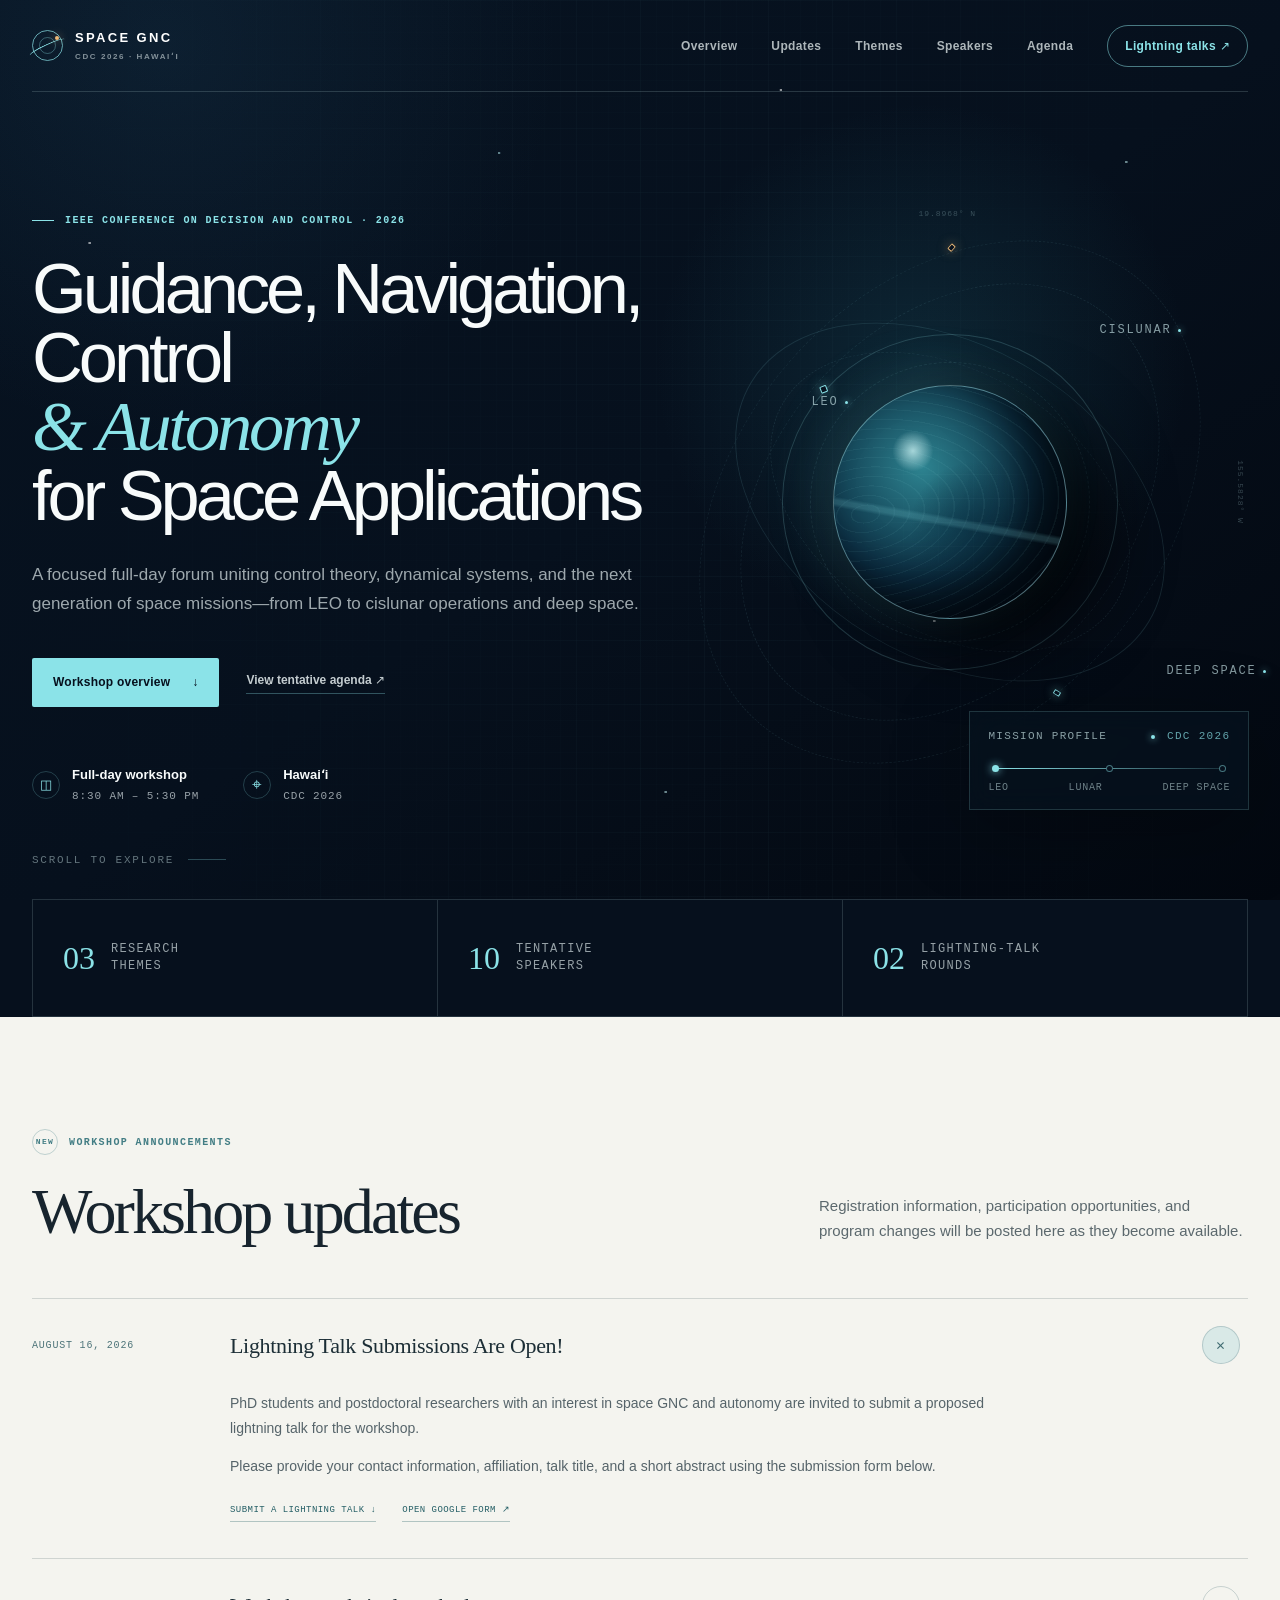
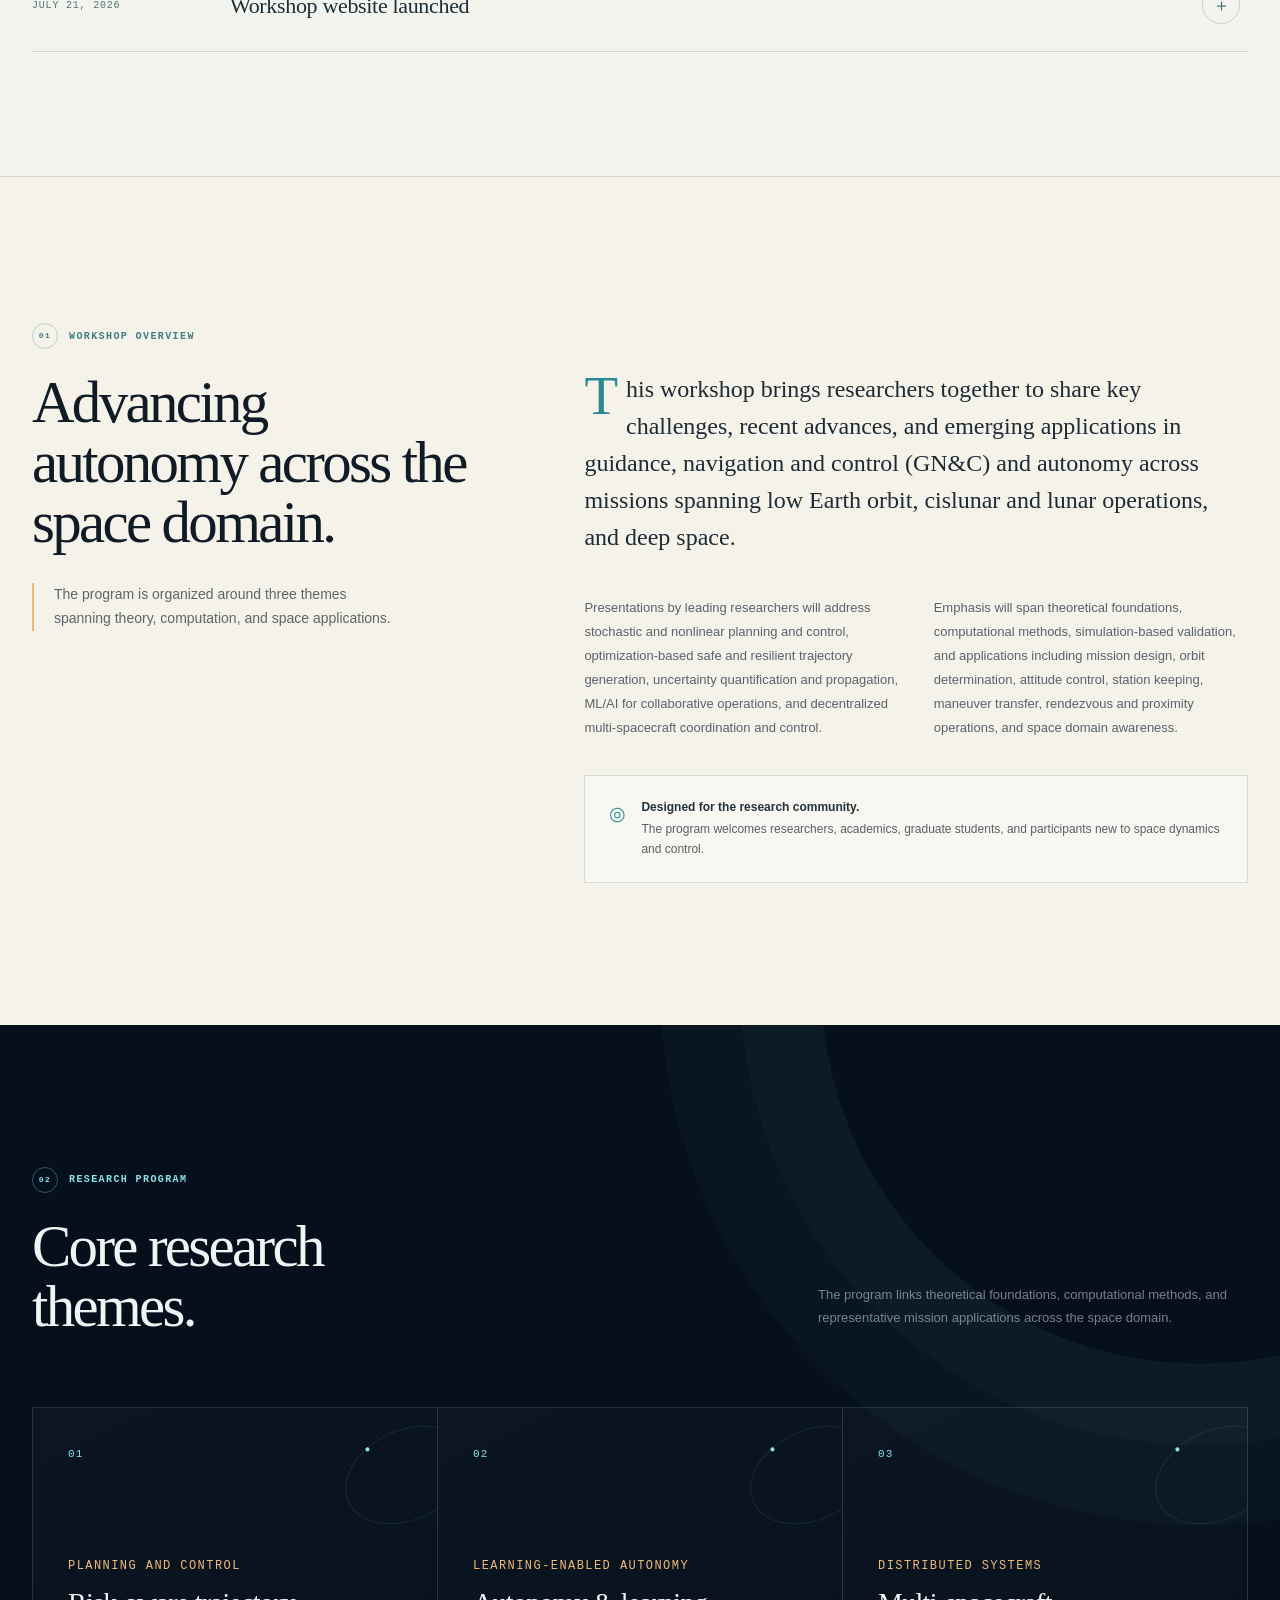
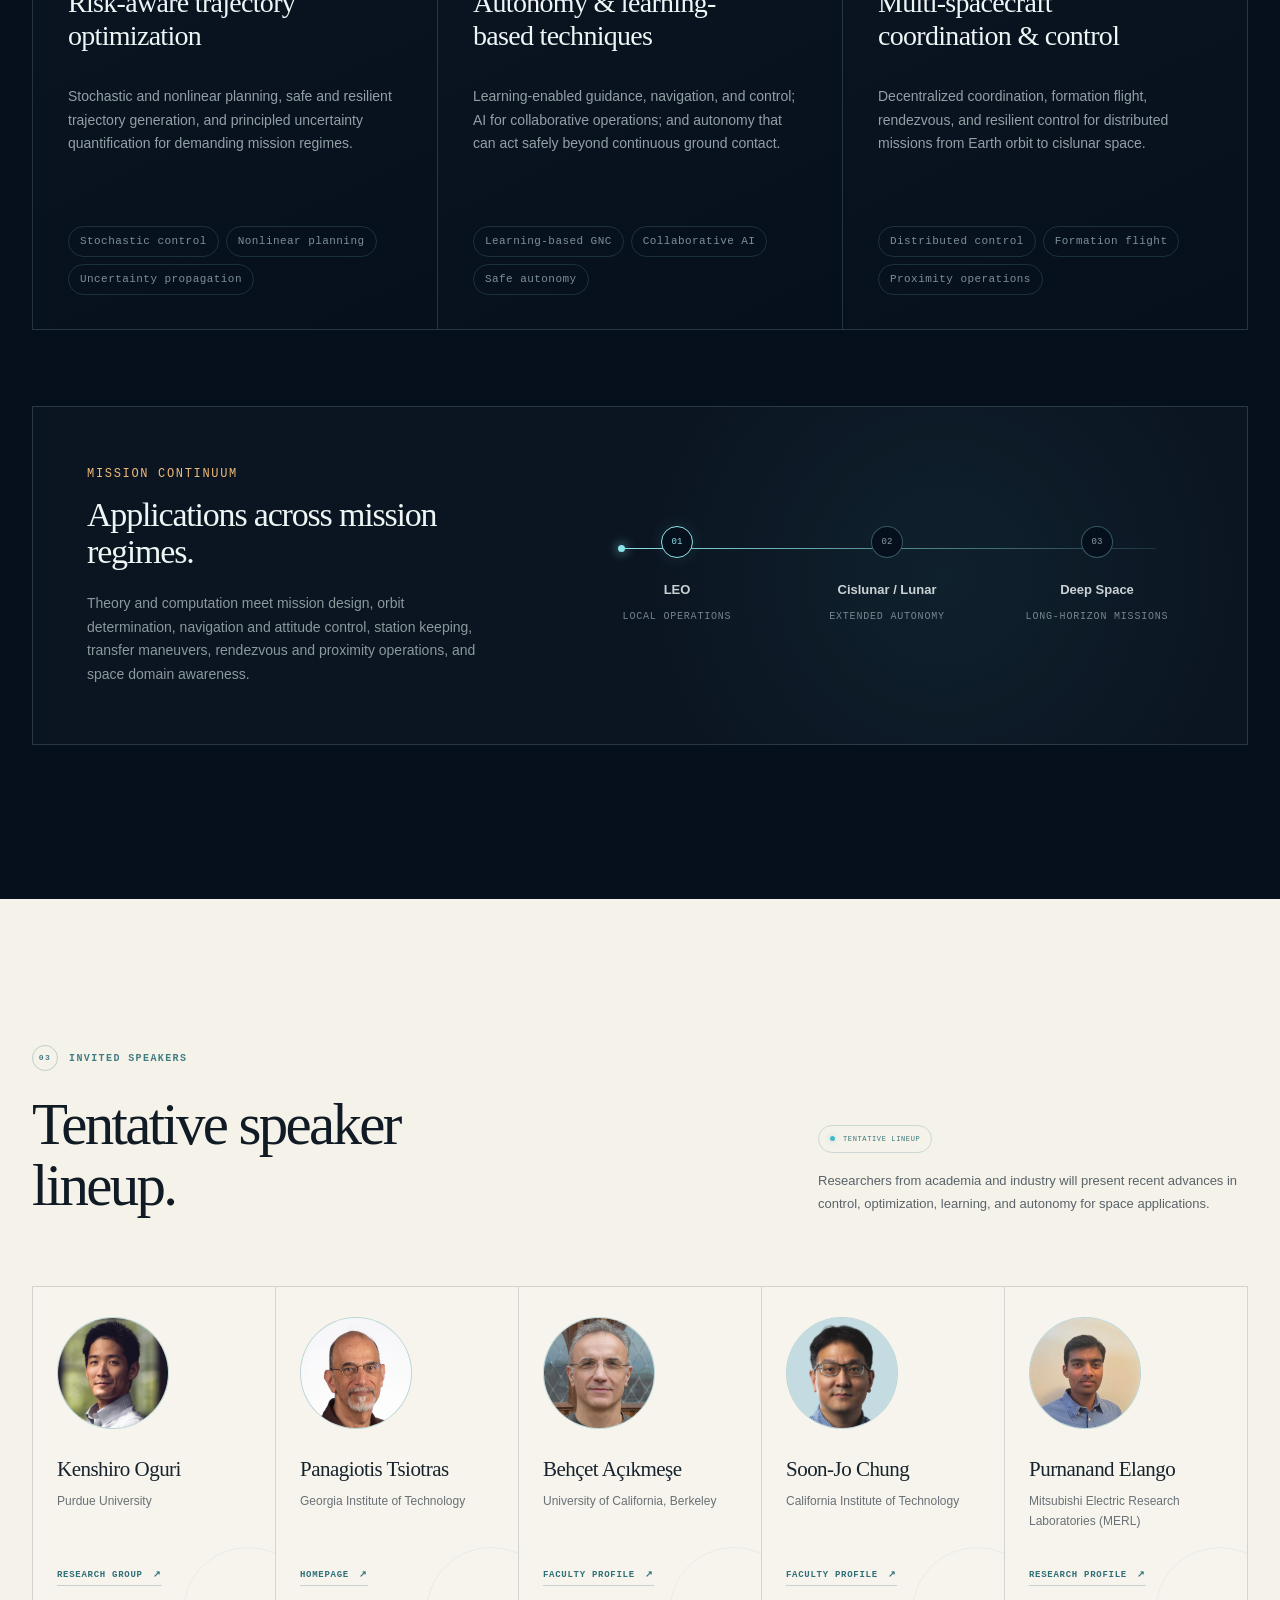
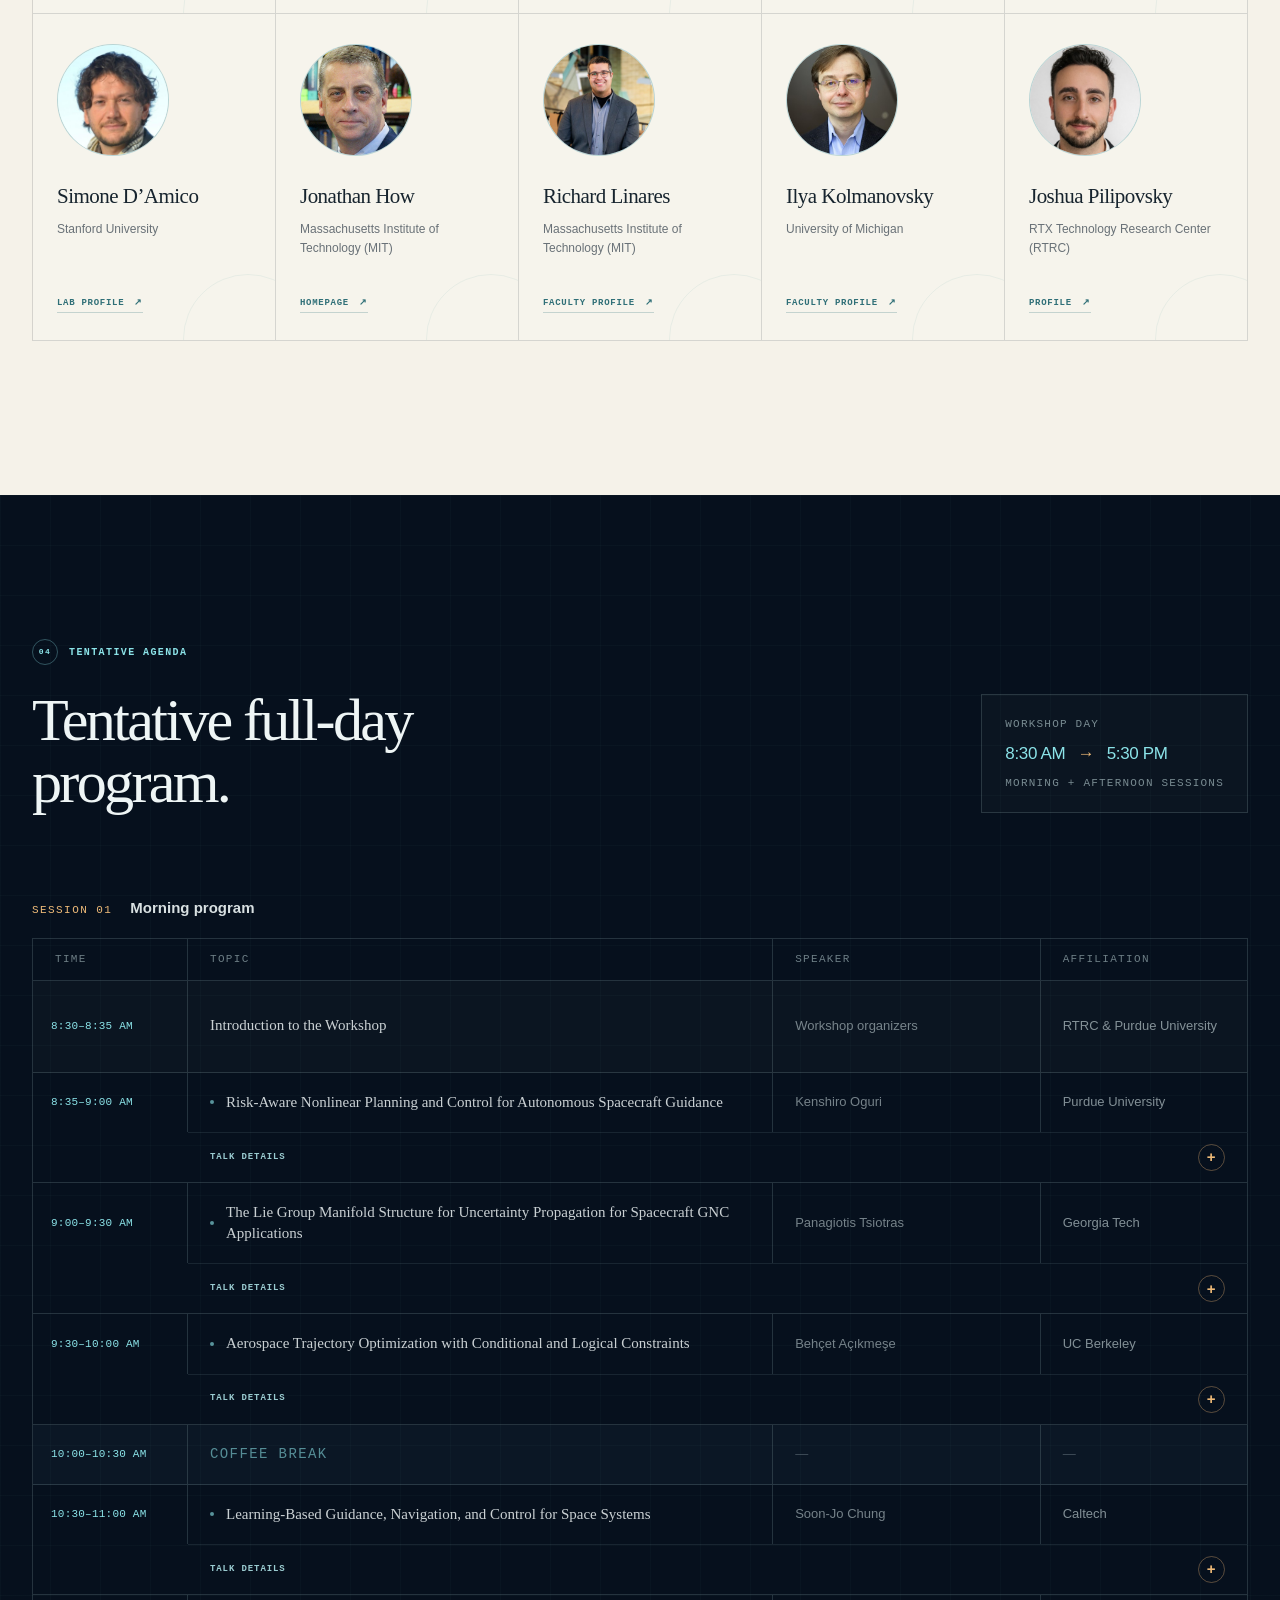
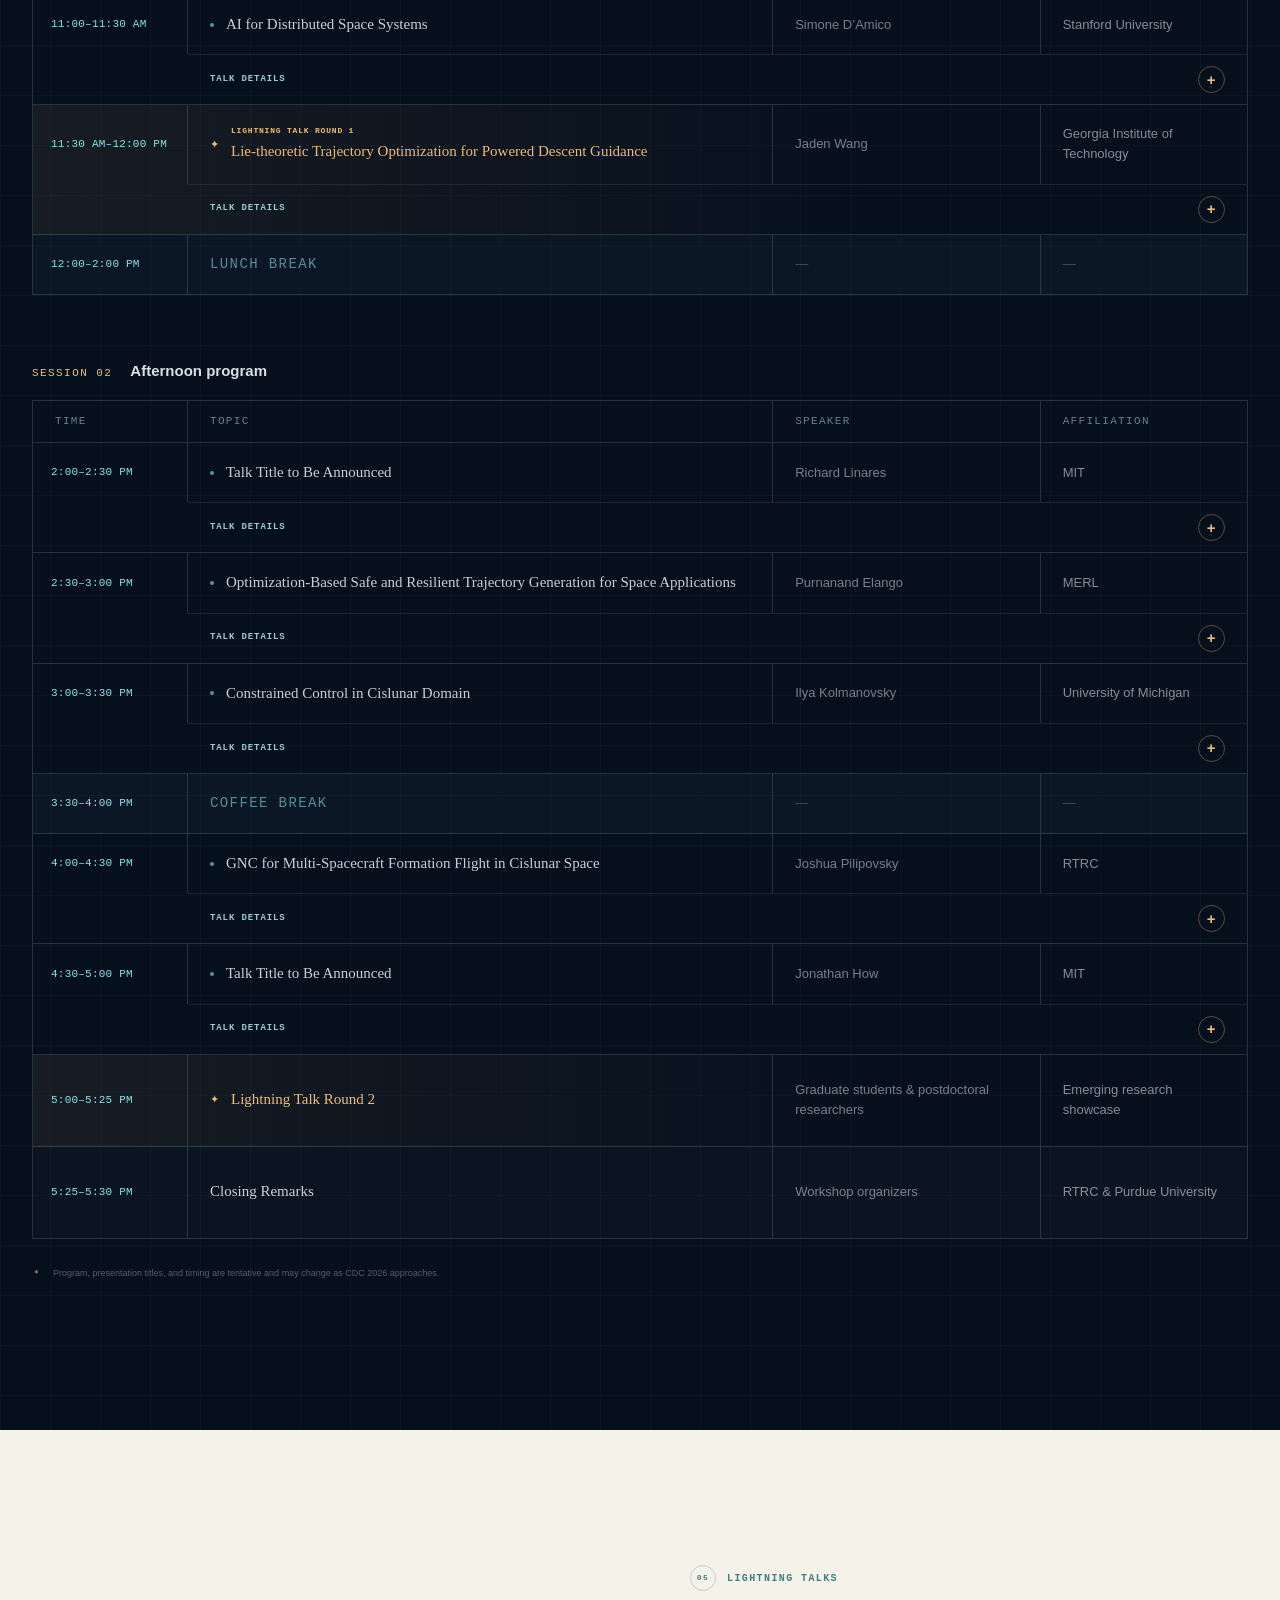
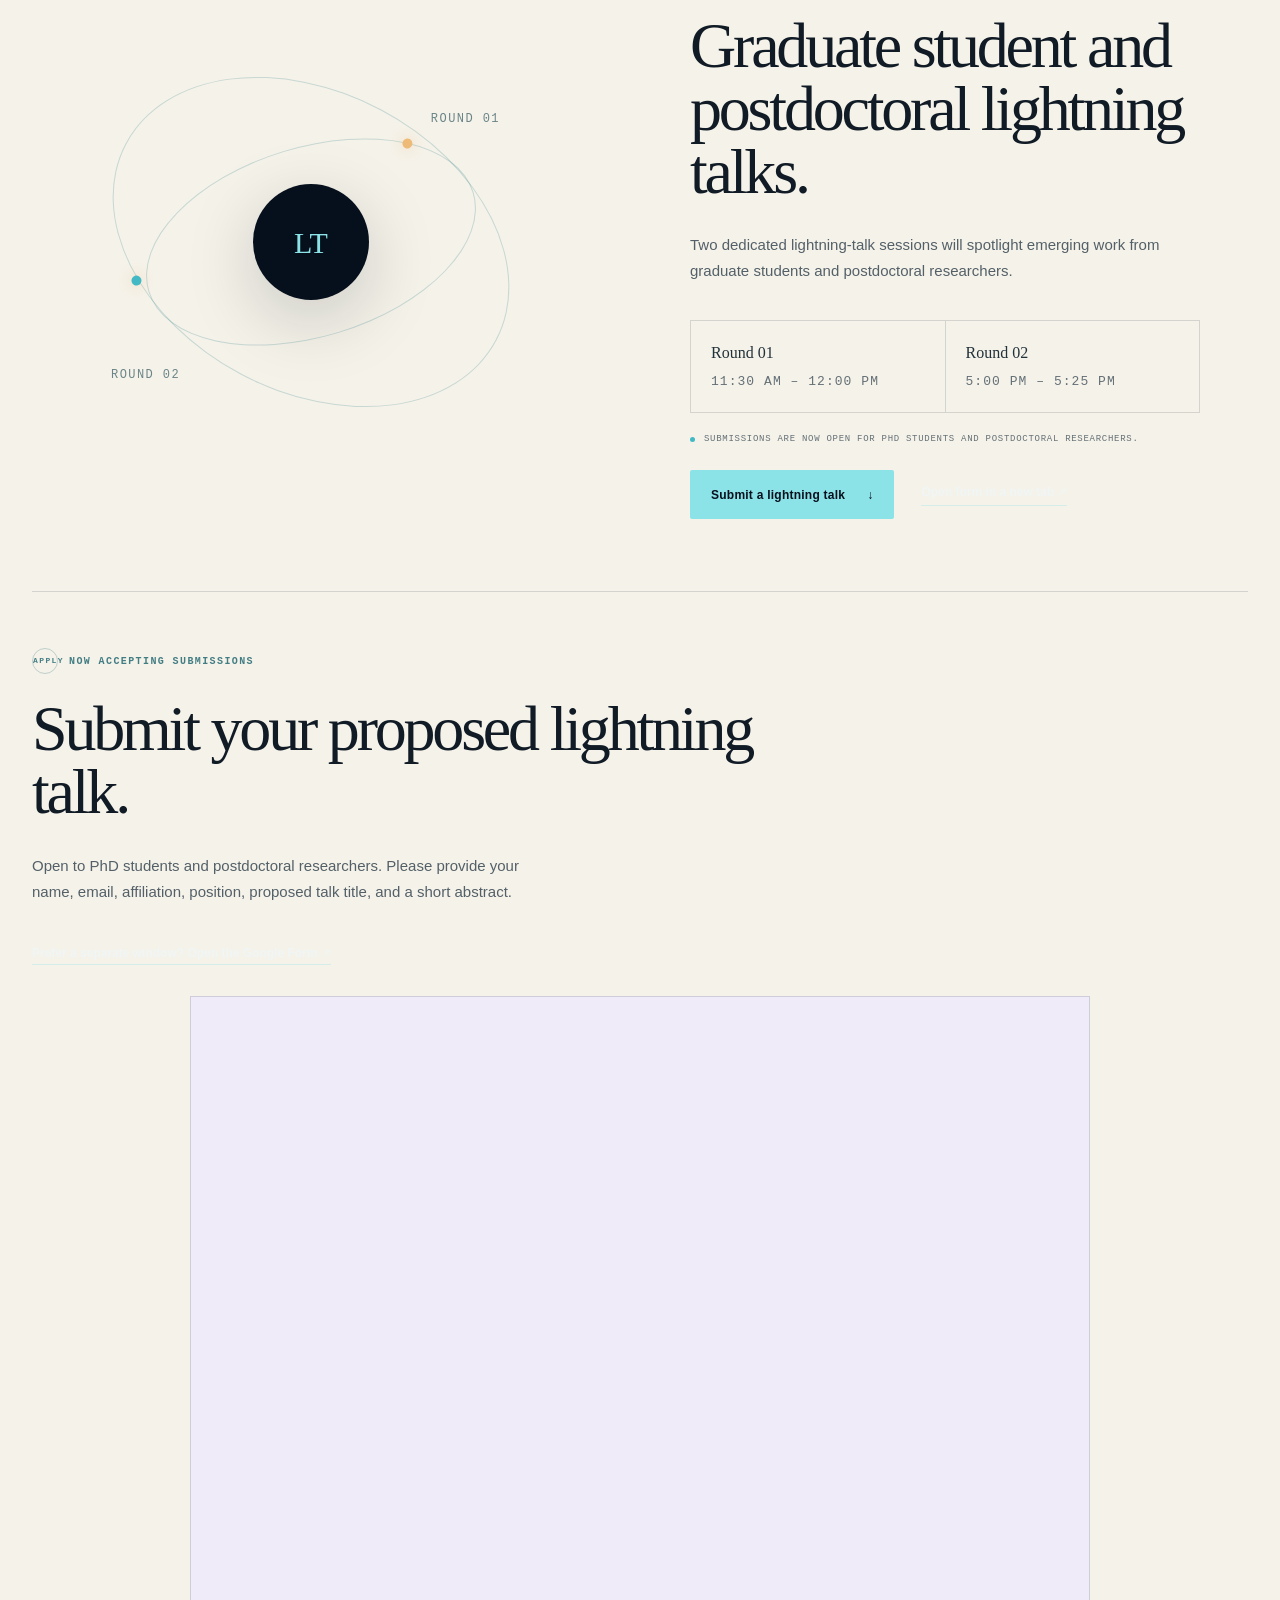
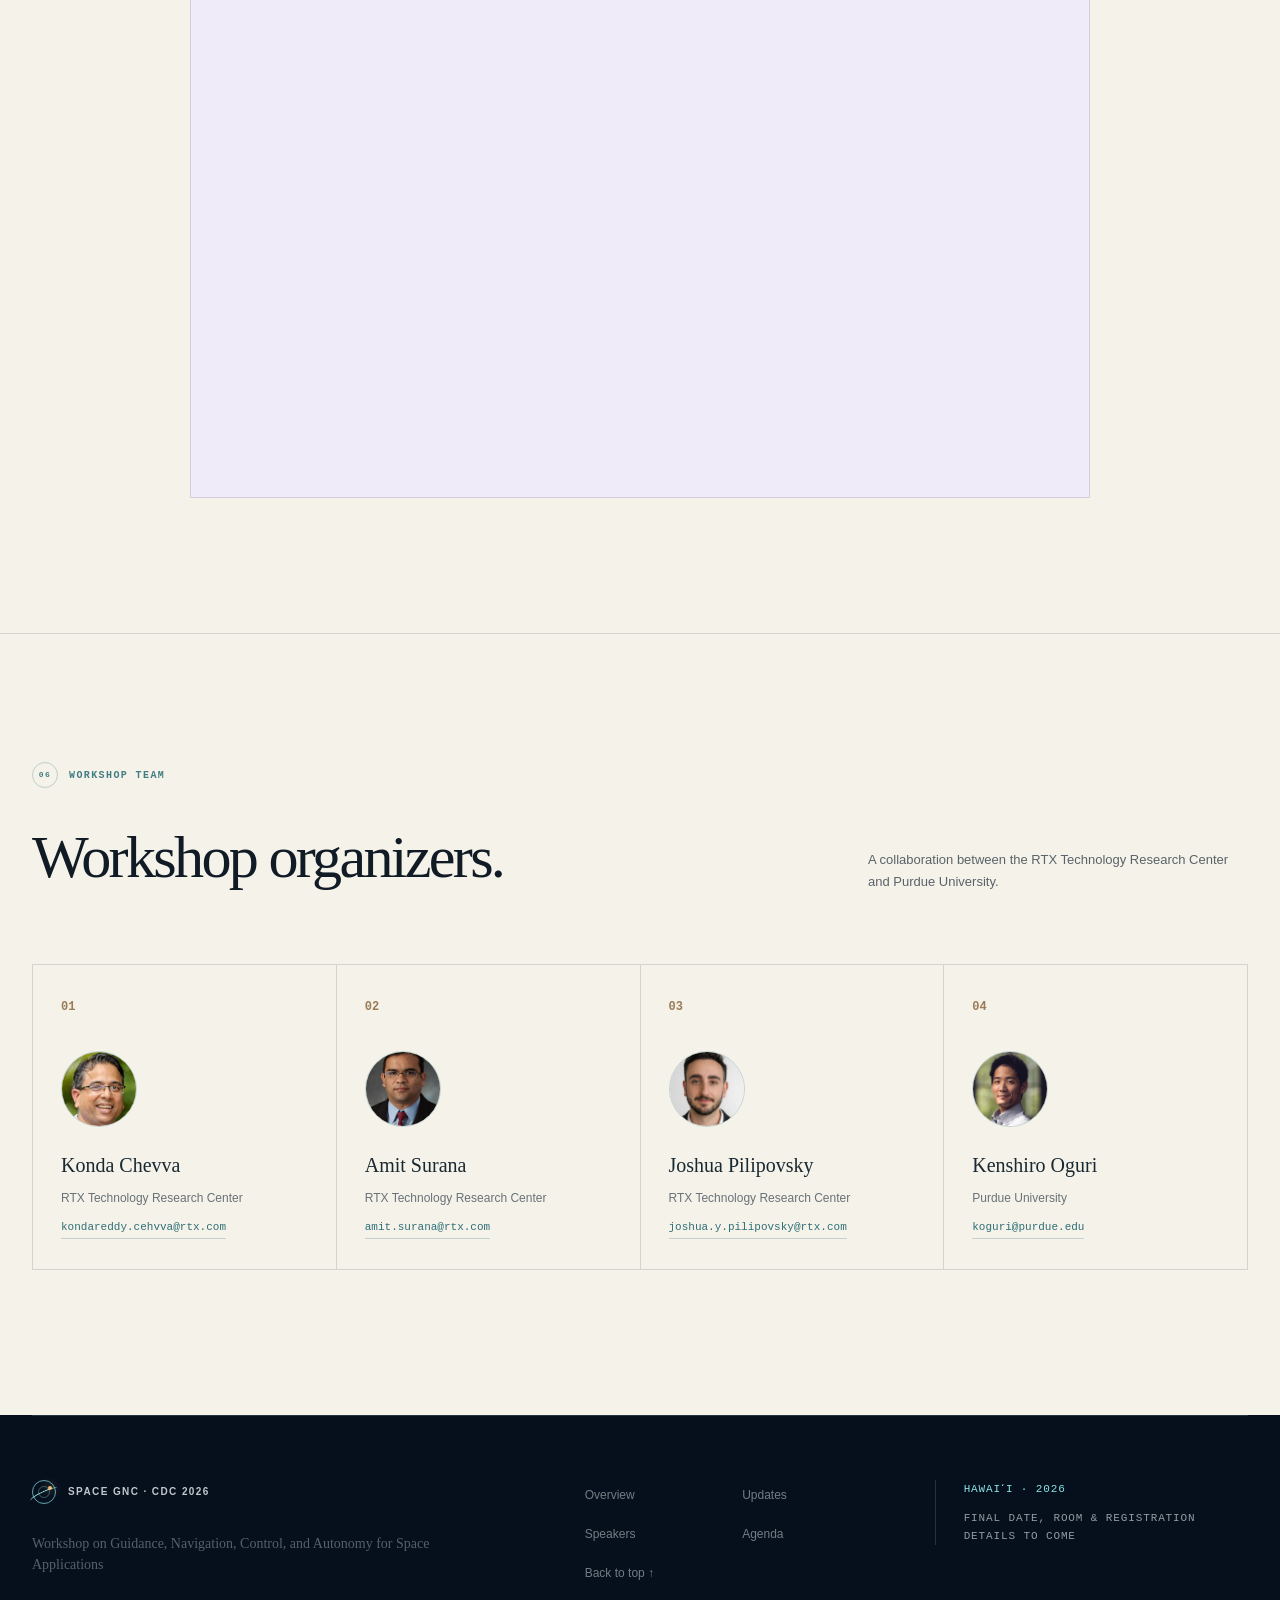
==== commit 24641e5c: "Add lightning talk registration preview" ====
--- a/index.html
+++ b/index.html
@@ -170,28 +170,30 @@
             <div class="updates-list">
               <details class="update-item" open>
                 <summary>
-                  <span class="update-date">July 28, 2026</span
+                  <span class="update-date">August 16, 2026</span
                   ><span class="update-title"
-                    >Grad Students Lightning Talks are Live!</span
+                    >Lightning Talk Submissions Are Open!</span
                   ><span class="update-toggle" aria-hidden="true">＋</span>
                 </summary>
                 <div class="update-body">
                   <p>
-                    Are you a PhD student or post-doc who has an interest in
-                    space GNC? We are currently accepting speakers for the
-                    lightning talk sessions.
+                    PhD students and postdoctoral researchers with an interest
+                    in space GNC and autonomy are invited to submit a proposed
+                    lightning talk for the workshop.
                   </p>
                   <p>
-                    Formal submission and registration links will be posted here
-                    soon. Until then, participants may contact the workshop
-                    organizers via email directly to express interest.
+                    Please provide your contact information, affiliation, talk
+                    title, and a short abstract using the submission form below.
                   </p>
                   <div class="update-actions">
-                    <a href="#lightning"
-                      >Lightning-talk information
-                      <span aria-hidden="true">↗</span></a
-                    ><a href="#organizers"
-                      >Workshop organizers <span aria-hidden="true">↓</span></a
+                    <a href="#lightning-registration"
+                      >Submit a lightning talk
+                      <span aria-hidden="true">↓</span></a
+                    ><a
+                      href="https://docs.google.com/forms/d/e/1FAIpQLSc20-xvQp_w1fAsRW4aa1MGWbubitI67Ceor7S-6sH-8-mn-Q/viewform"
+                      target="_blank"
+                      rel="noopener noreferrer"
+                      >Open Google Form <span aria-hidden="true">↗</span></a
                     >
                   </div>
                 </div>
@@ -772,33 +774,84 @@
         </section>
         <!-- Graduate student and postdoctoral lightning talks -->
         <section class="lightning section-light" id="lightning">
-          <div class="section-frame lightning-grid">
-            <div class="lightning-orbit" aria-hidden="true">
-              <span class="lightning-core">LT</span
-              ><span class="lightning-ring ring-a"><i></i></span
-              ><span class="lightning-ring ring-b"><i></i></span
-              ><span class="round-label round-one">ROUND 01</span
-              ><span class="round-label round-two">ROUND 02</span>
-            </div>
-            <div class="lightning-copy">
-              <p class="section-kicker"><span>05</span> Lightning talks</p>
-              <h2>Graduate student and<br />postdoctoral lightning talks.</h2>
-              <p class="lightning-lede">
-                Two dedicated lightning-talk sessions will spotlight emerging
-                work from graduate students and postdoctoral researchers.
-              </p>
-              <div class="lightning-details">
-                <div>
-                  <strong>Round 01</strong><span>11:30 AM – 12:00 PM</span>
-                </div>
-                <div>
-                  <strong>Round 02</strong><span>5:00 PM – 5:25 PM</span>
-                </div>
-              </div>
-              <p class="coming-soon">
-                <i></i> Application details will be posted in the Workshop
-                Updates section.
-              </p>
+          <div class="section-frame">
+            <div class="lightning-grid">
+              <div class="lightning-orbit" aria-hidden="true">
+                <span class="lightning-core">LT</span
+                ><span class="lightning-ring ring-a"><i></i></span
+                ><span class="lightning-ring ring-b"><i></i></span
+                ><span class="round-label round-one">ROUND 01</span
+                ><span class="round-label round-two">ROUND 02</span>
+              </div>
+              <div class="lightning-copy">
+                <p class="section-kicker"><span>05</span> Lightning talks</p>
+                <h2>Graduate student and<br />postdoctoral lightning talks.</h2>
+                <p class="lightning-lede">
+                  Two dedicated lightning-talk sessions will spotlight emerging
+                  work from graduate students and postdoctoral researchers.
+                </p>
+                <div class="lightning-details">
+                  <div>
+                    <strong>Round 01</strong><span>11:30 AM – 12:00 PM</span>
+                  </div>
+                  <div>
+                    <strong>Round 02</strong><span>5:00 PM – 5:25 PM</span>
+                  </div>
+                </div>
+                <p class="coming-soon">
+                  <i></i> Submissions are now open for PhD students and
+                  postdoctoral researchers.
+                </p>
+                <div class="hero-actions" style="margin-top: 24px">
+                  <a class="button button-primary" href="#lightning-registration"
+                    >Submit a lightning talk <span aria-hidden="true">↓</span></a
+                  ><a
+                    class="text-link"
+                    href="https://docs.google.com/forms/d/e/1FAIpQLSc20-xvQp_w1fAsRW4aa1MGWbubitI67Ceor7S-6sH-8-mn-Q/viewform"
+                    target="_blank"
+                    rel="noopener noreferrer"
+                    >Open form in a new tab <span aria-hidden="true">↗</span></a
+                  >
+                </div>
+              </div>
+            </div>
+            <div
+              id="lightning-registration"
+              style="margin-top: 72px; padding-top: 56px; border-top: 1px solid var(--line-light)"
+            >
+              <div class="lightning-copy" style="max-width: 760px">
+                <p class="section-kicker"><span>APPLY</span> Now accepting submissions</p>
+                <h2>Submit your proposed lightning talk.</h2>
+                <p class="lightning-lede">
+                  Open to PhD students and postdoctoral researchers. Please
+                  provide your name, email, affiliation, position, proposed talk
+                  title, and a short abstract.
+                </p>
+                <a
+                  class="text-link"
+                  href="https://docs.google.com/forms/d/e/1FAIpQLSc20-xvQp_w1fAsRW4aa1MGWbubitI67Ceor7S-6sH-8-mn-Q/viewform"
+                  target="_blank"
+                  rel="noopener noreferrer"
+                  >Prefer a separate window? Open the Google Form
+                  <span aria-hidden="true">↗</span></a
+                >
+              </div>
+              <div
+                style="max-width: 900px; margin: 32px auto 0; overflow: hidden; background: #f0ebf8; border: 1px solid var(--line-light)"
+              >
+                <iframe
+                  src="https://docs.google.com/forms/d/e/1FAIpQLSc20-xvQp_w1fAsRW4aa1MGWbubitI67Ceor7S-6sH-8-mn-Q/viewform?embedded=true"
+                  width="100%"
+                  height="1100"
+                  frameborder="0"
+                  marginheight="0"
+                  marginwidth="0"
+                  loading="lazy"
+                  title="CDC 2026 Lightning Talk Sign-Up"
+                  style="display: block; border: 0; background: #f0ebf8"
+                  >Loading…</iframe
+                >
+              </div>
             </div>
           </div>
         </section>
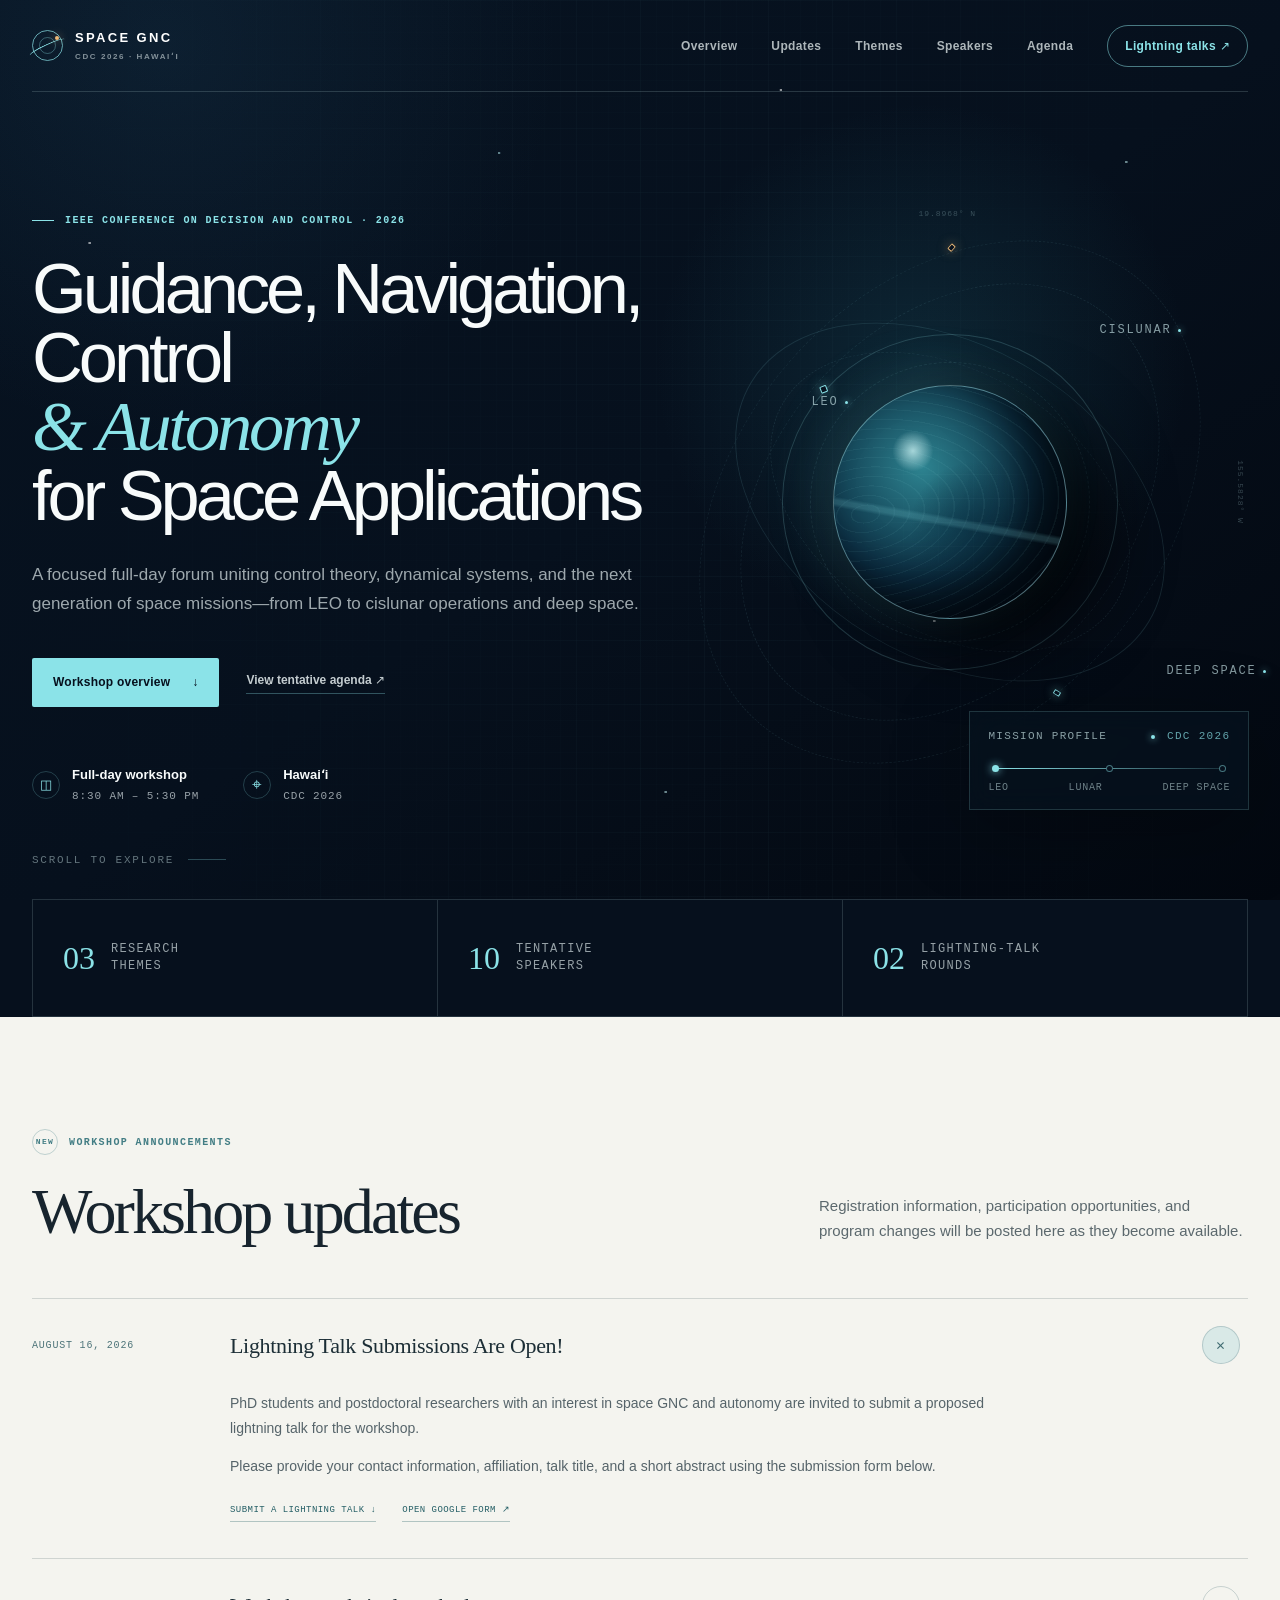
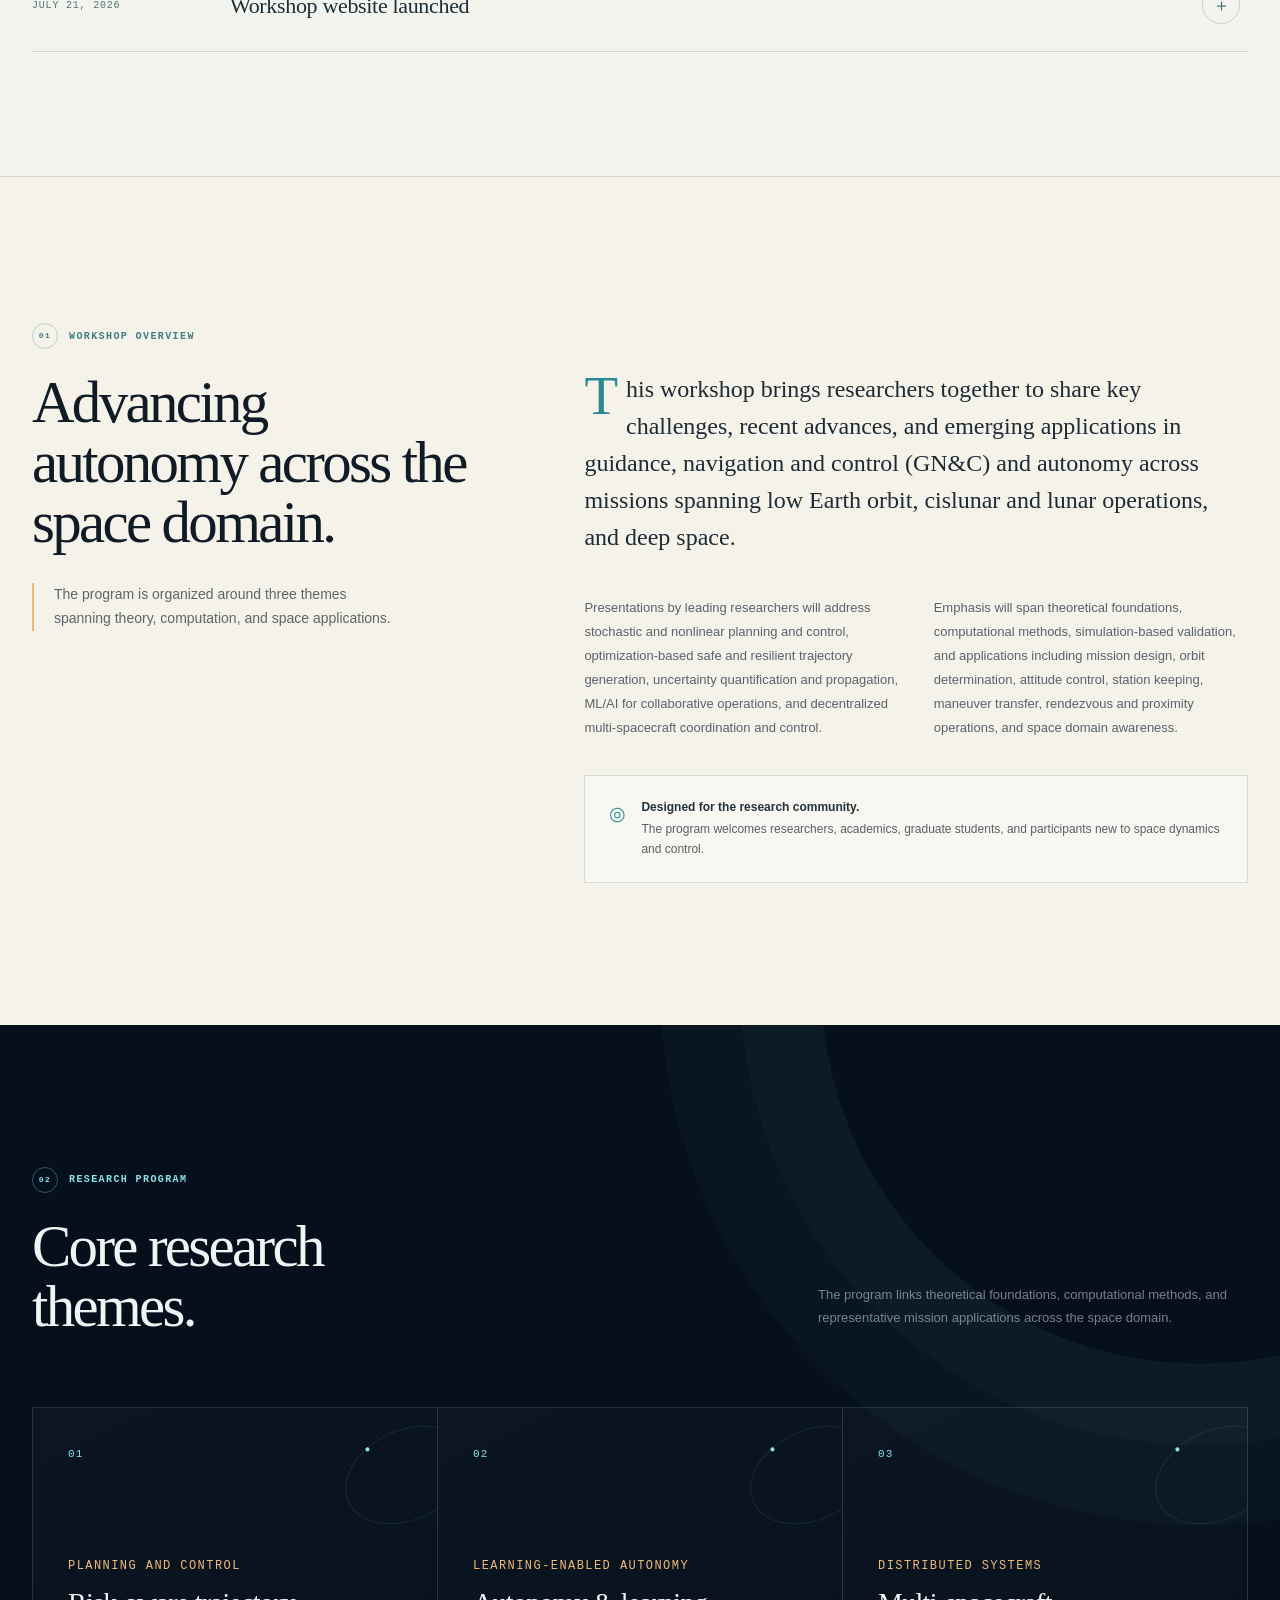
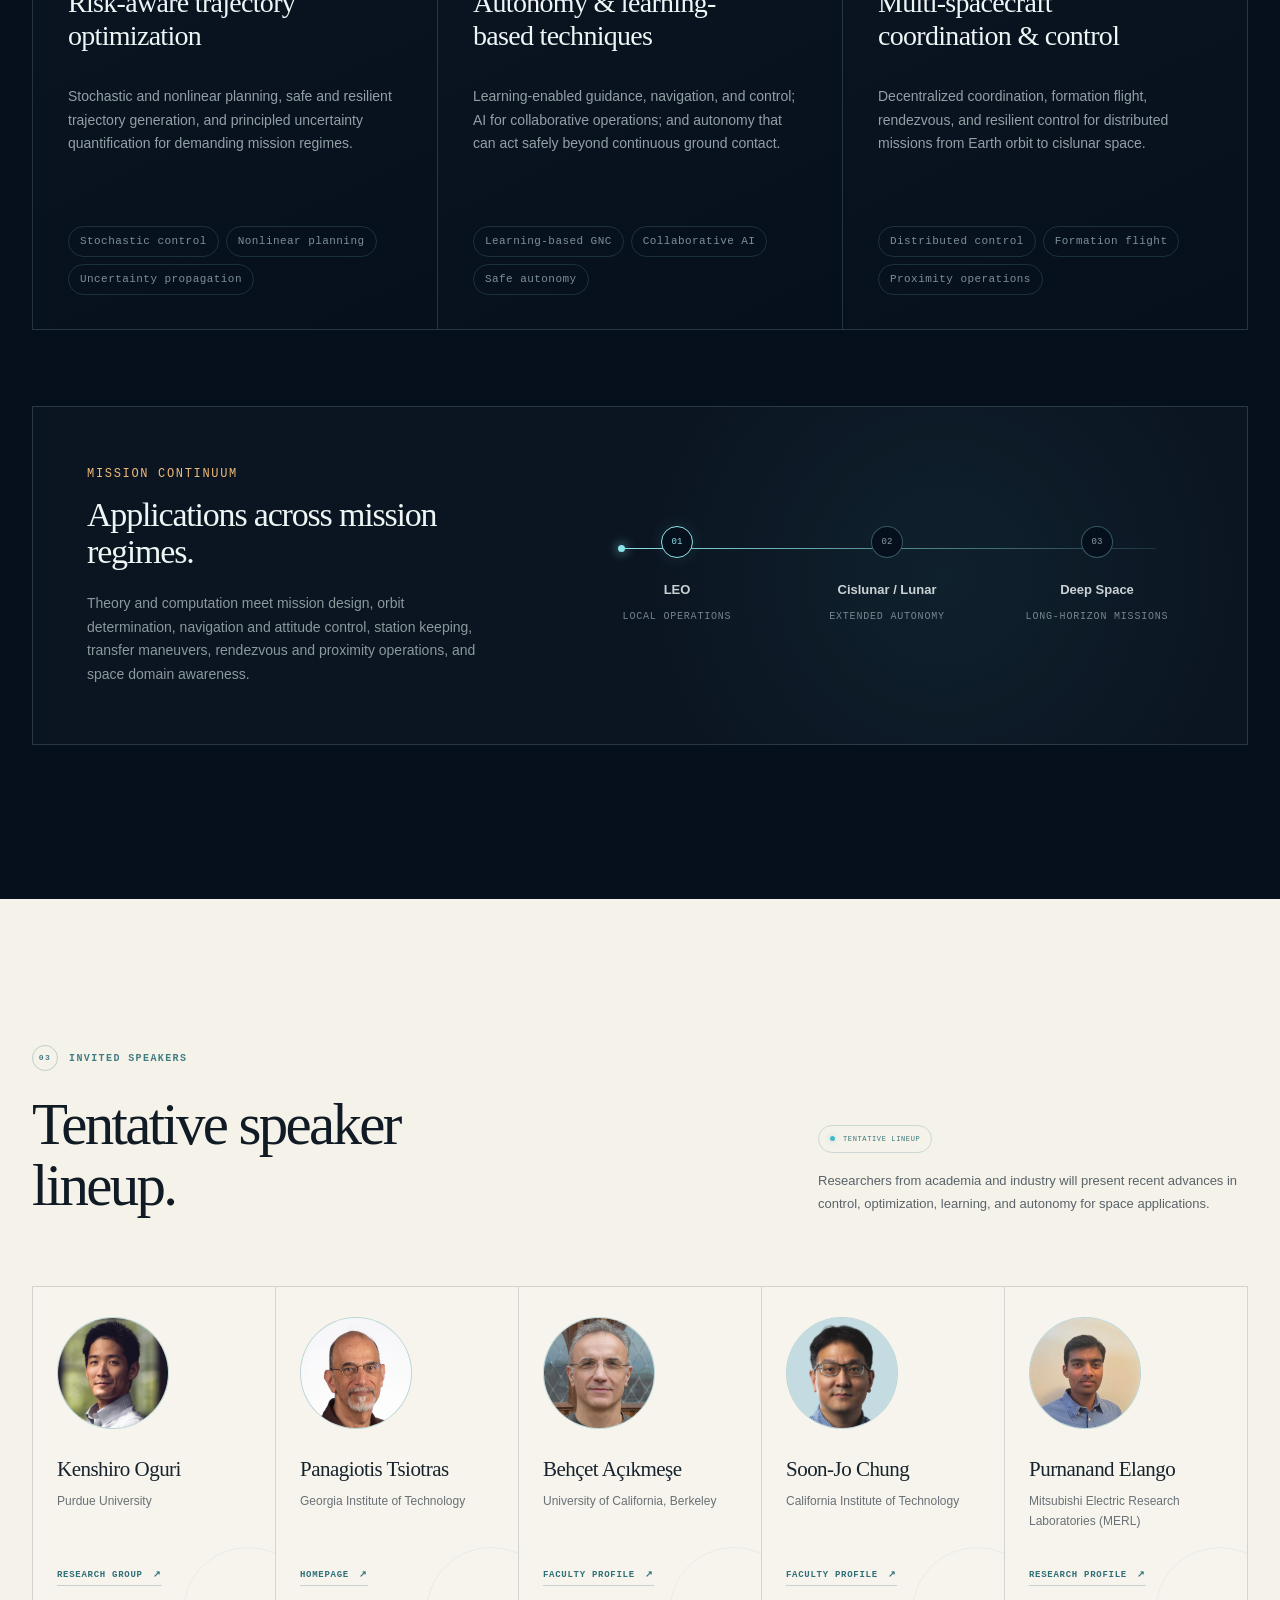
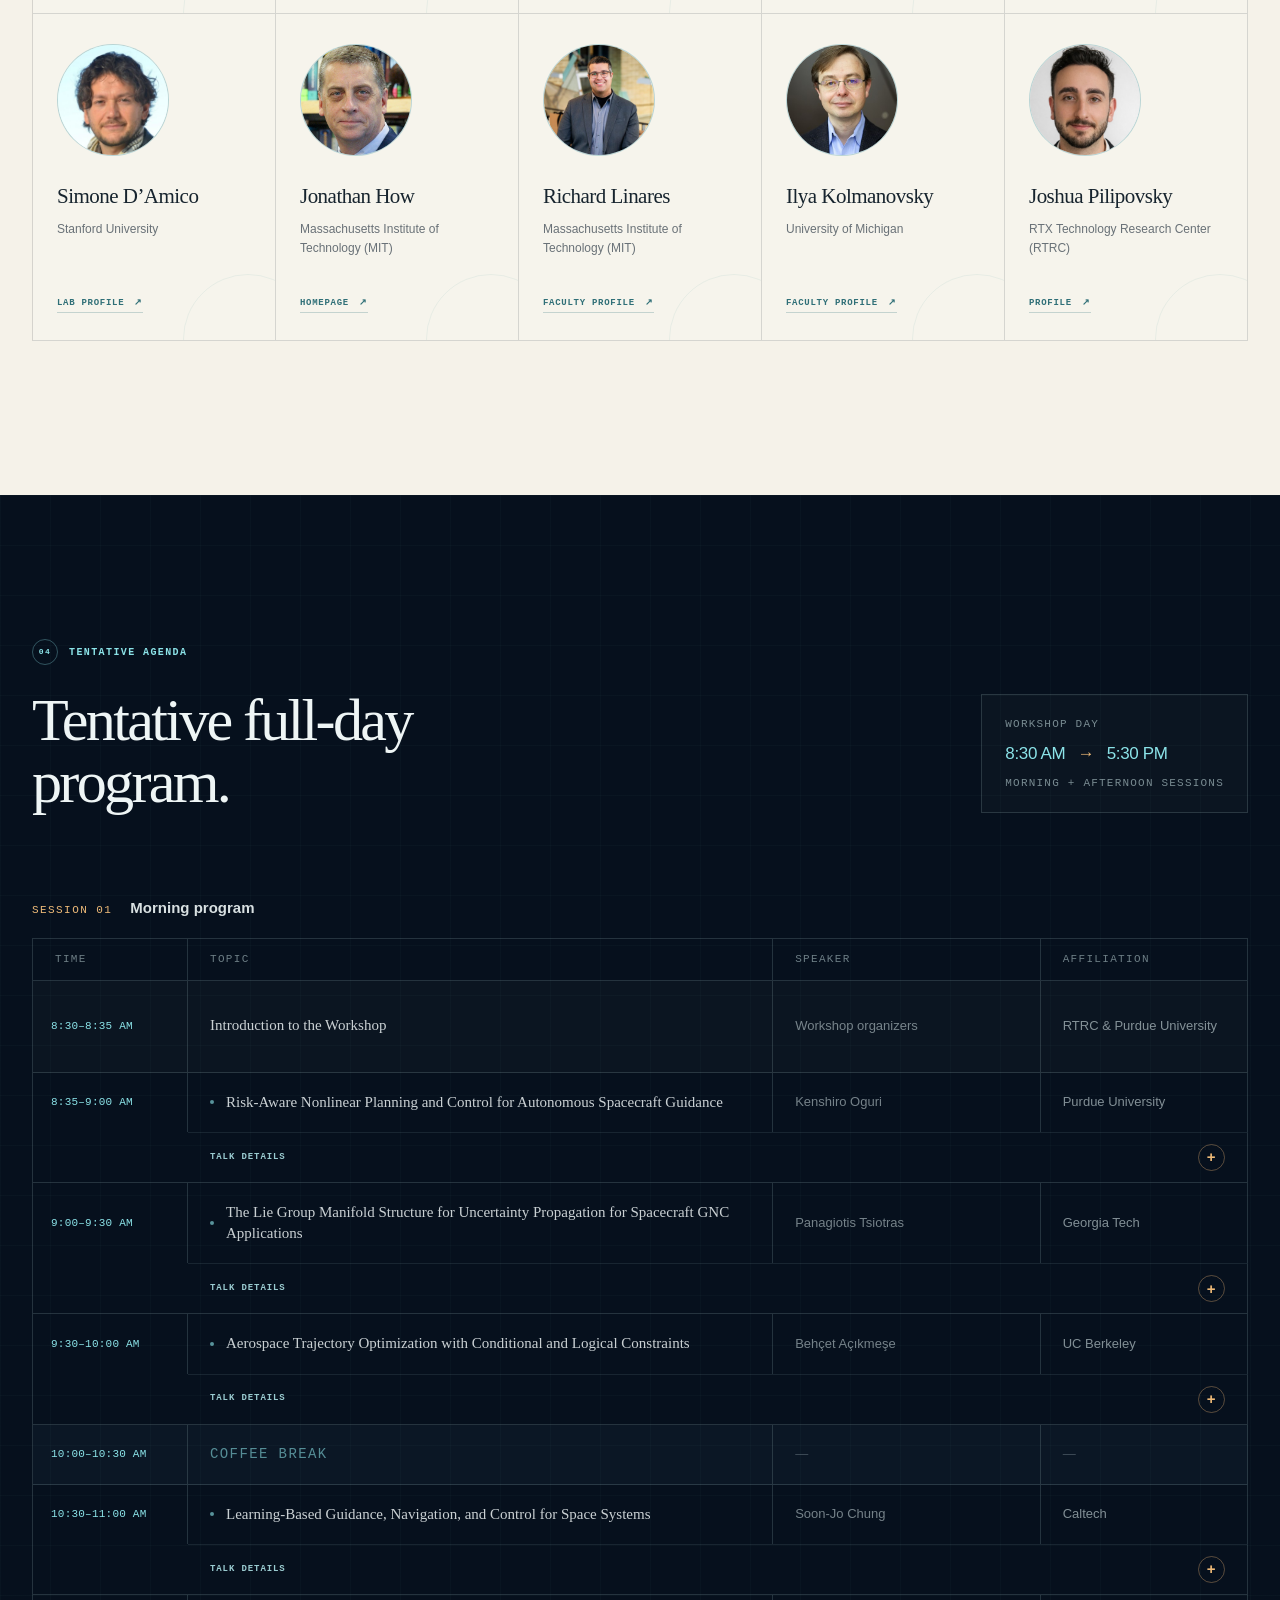
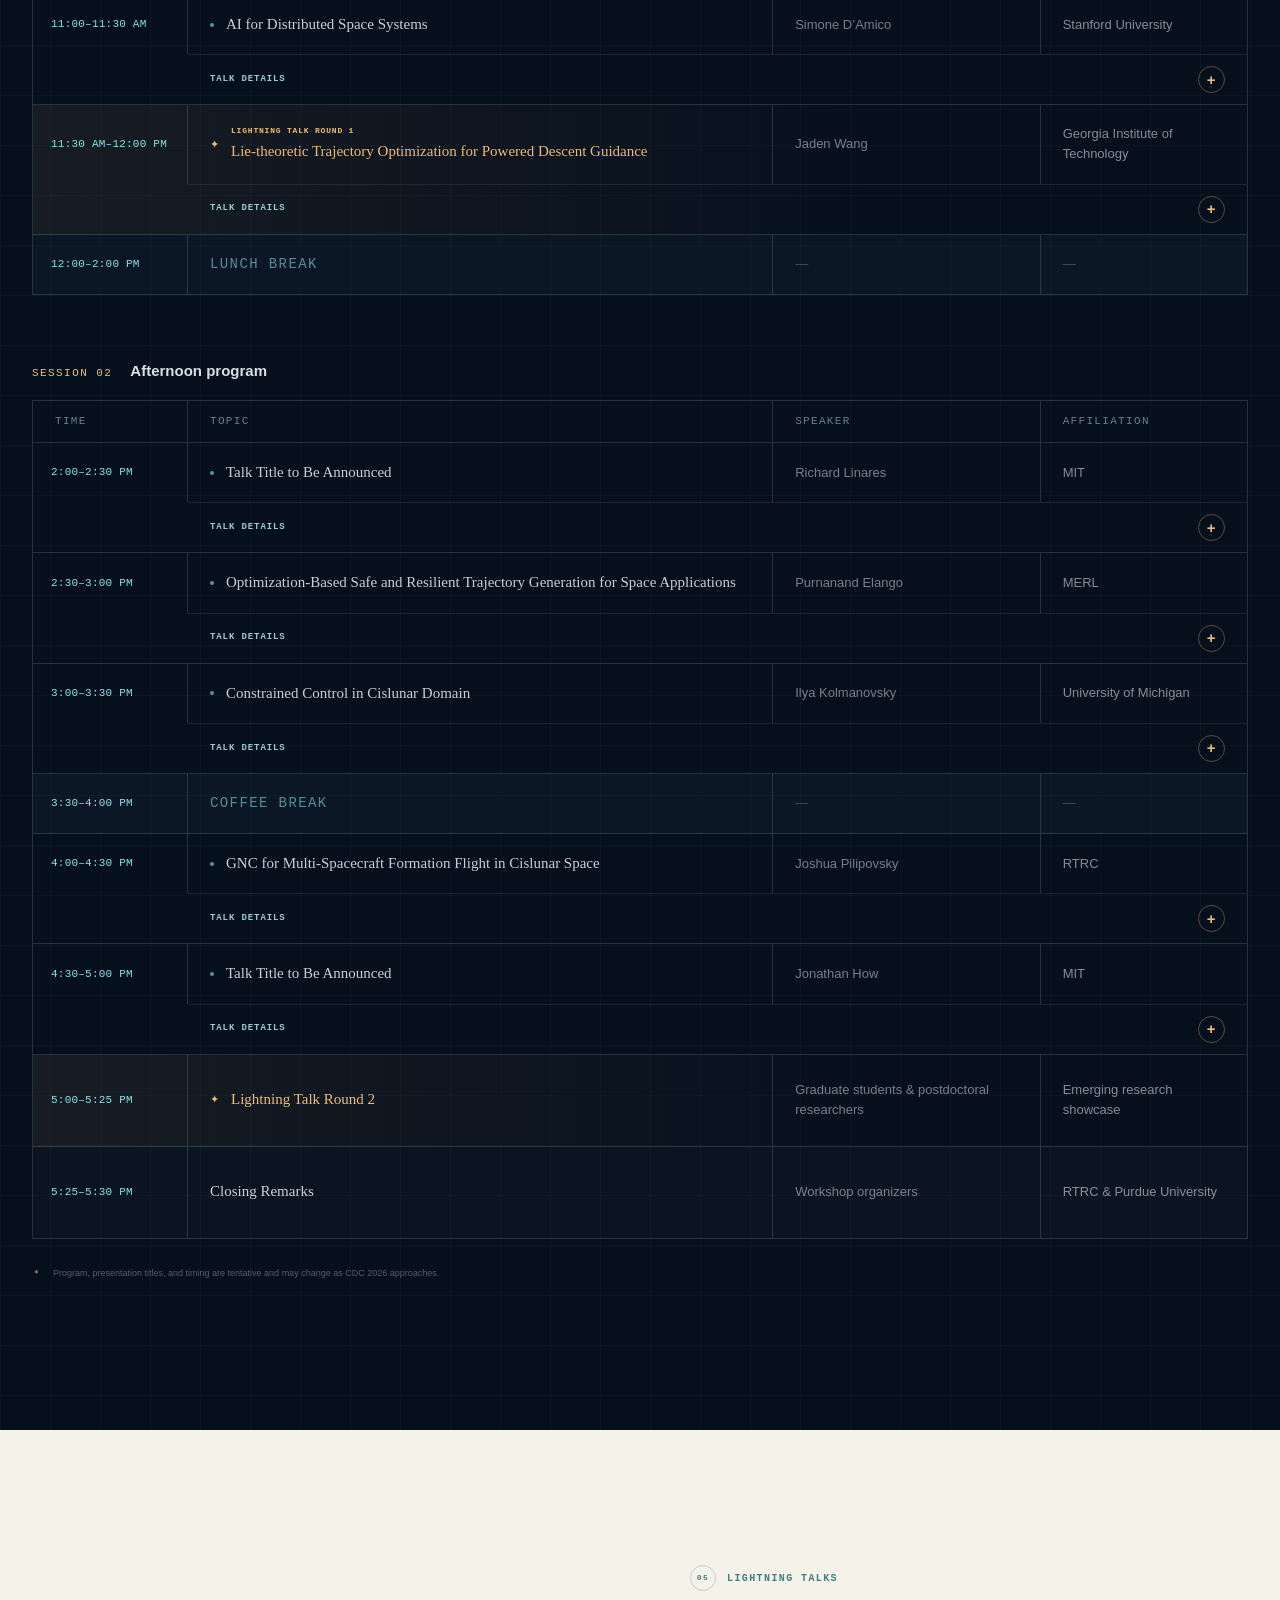
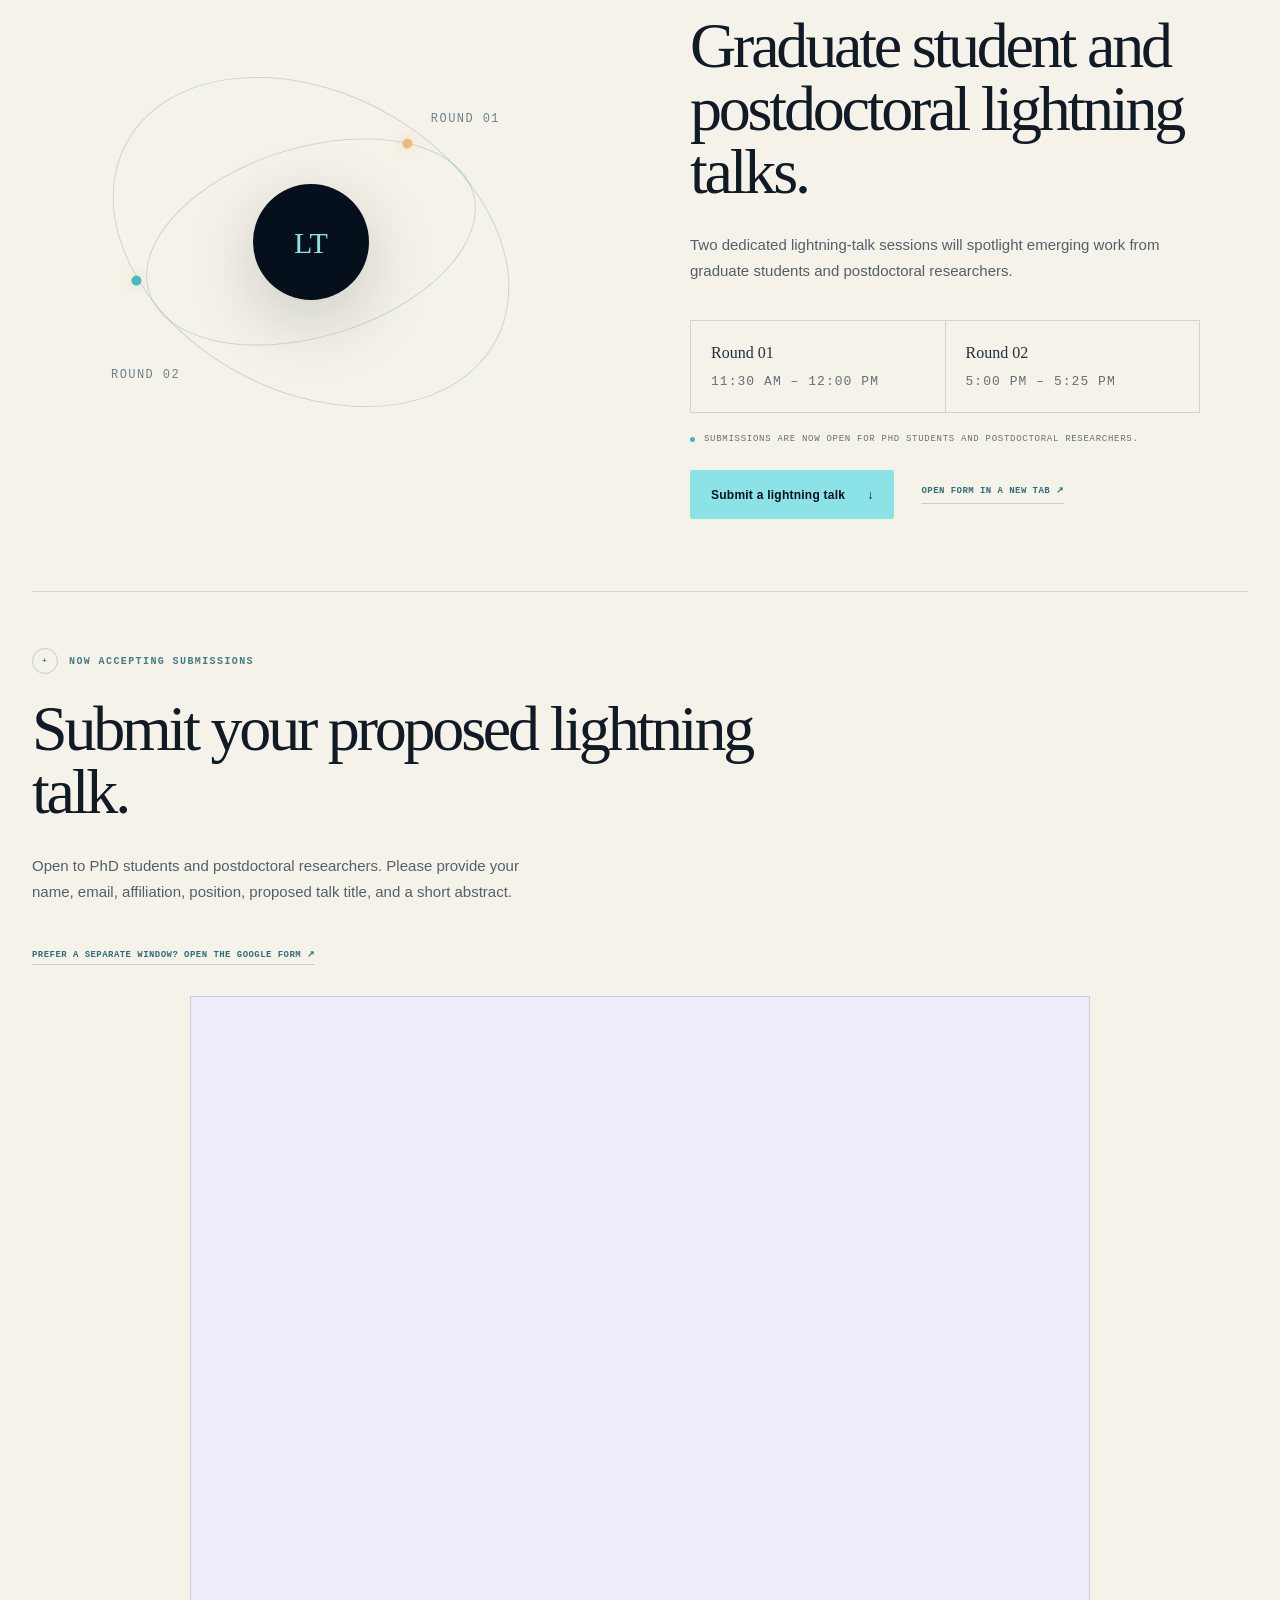
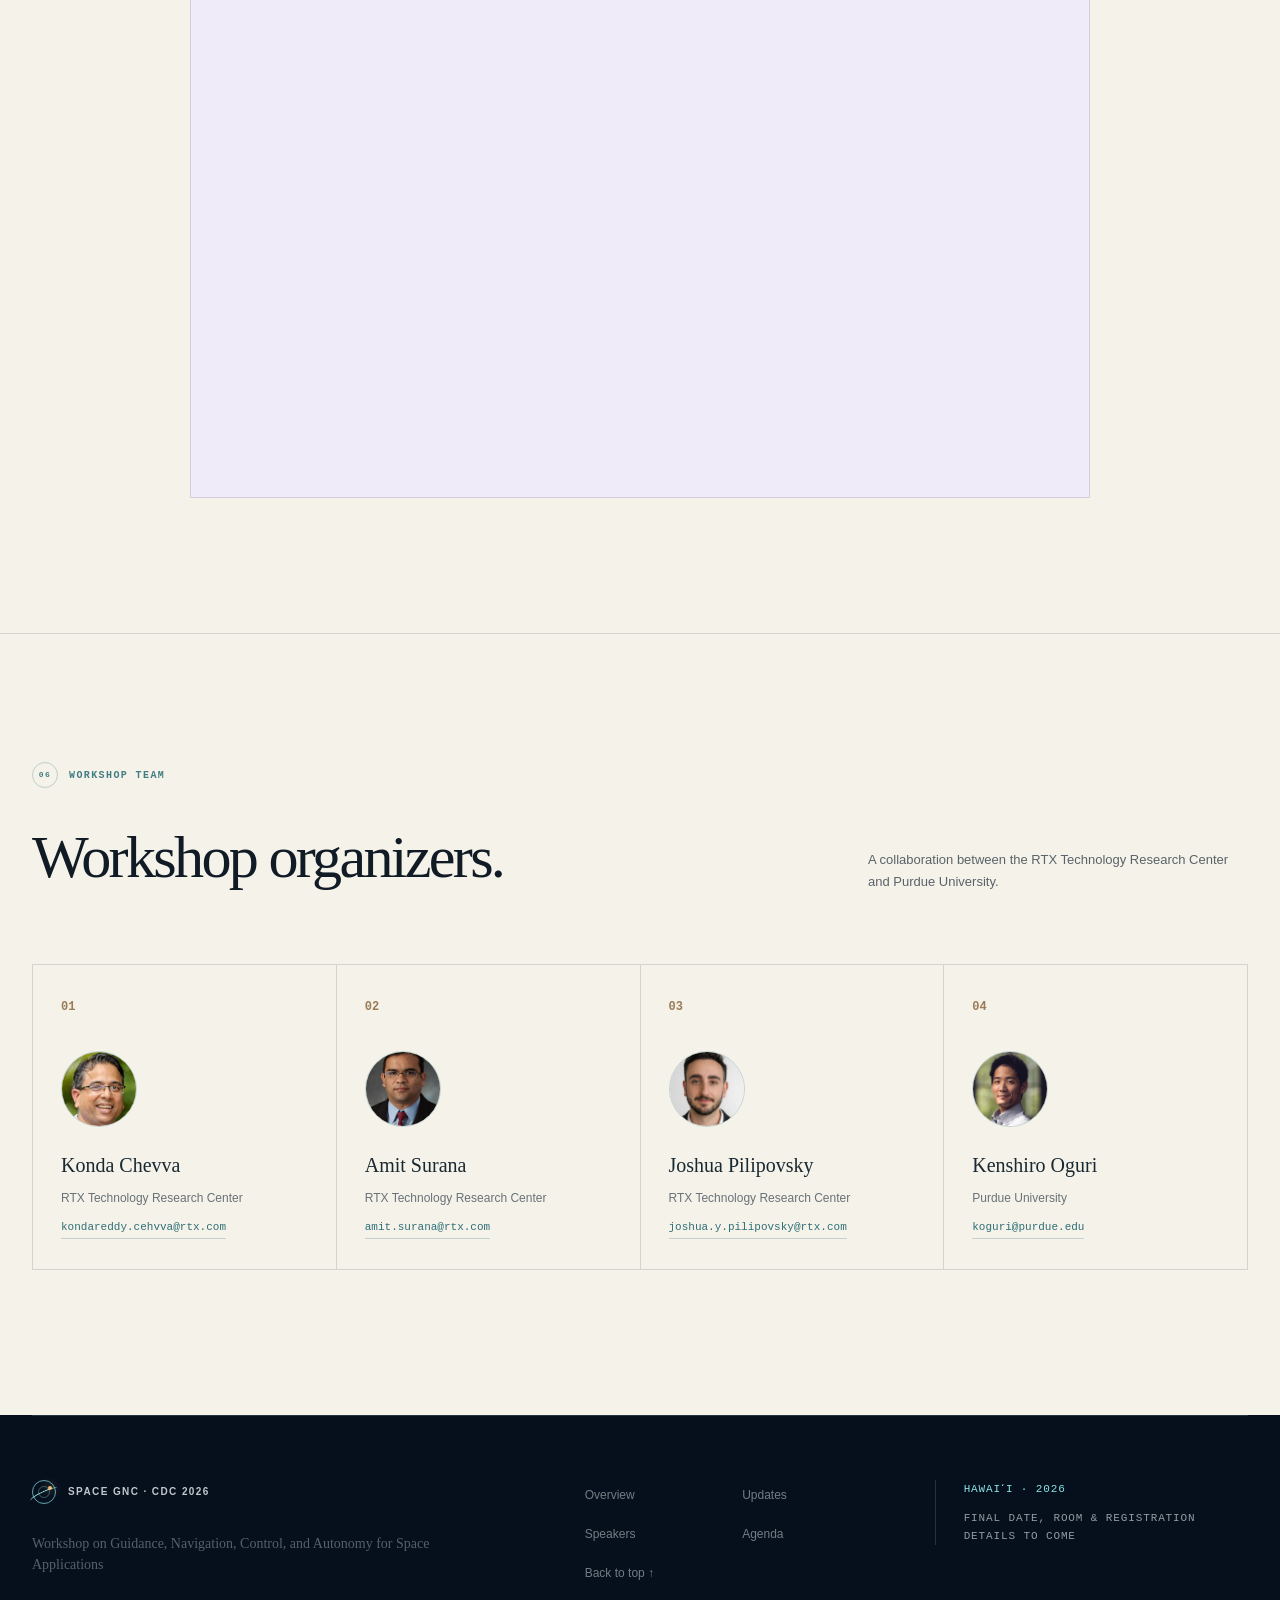
==== commit 167f91d4: "Polish lightning talk registration preview" ====
--- a/index.html
+++ b/index.html
@@ -20,6 +20,60 @@
     <meta property="og:type" content="website" />
     <link rel="icon" href="./favicon.svg" />
     <link rel="stylesheet" href="./assets/styles.css?v=20260728-3" />
+    <style>
+      .lightning .lightning-apply-actions {
+        margin-top: 24px;
+      }
+      .lightning .lightning-apply-link {
+        color: #2f6f77;
+        border-bottom: 1px solid #2f6f7740;
+        padding-bottom: 4px;
+        font-family: var(--font-geist-mono), monospace;
+        letter-spacing: 0.05em;
+        text-transform: uppercase;
+        font-size: 9px;
+        font-weight: 700;
+        transition:
+          color 0.18s,
+          border-color 0.18s;
+      }
+      .lightning .lightning-apply-link:focus-visible,
+      .lightning .lightning-apply-link:hover {
+        color: #9a744b;
+        border-color: #9a744b;
+      }
+      .lightning-registration {
+        margin-top: 72px;
+        padding-top: 56px;
+        border-top: 1px solid var(--line-light);
+      }
+      .lightning-registration-copy {
+        max-width: 760px;
+      }
+      .lightning-form-shell {
+        max-width: 900px;
+        margin: 32px auto 0;
+        overflow: hidden;
+        background: #f0ebf8;
+        border: 1px solid var(--line-light);
+      }
+      .lightning-form-frame {
+        display: block;
+        width: 100%;
+        height: 1100px;
+        border: 0;
+        background: #f0ebf8;
+      }
+      @media (max-width: 600px) {
+        .lightning-registration {
+          margin-top: 54px;
+          padding-top: 42px;
+        }
+        .lightning-form-frame {
+          height: 1180px;
+        }
+      }
+    </style>
   </head>
   <body>
     <div hidden=""><!--$--><!--/$--></div>
@@ -802,11 +856,11 @@
                   <i></i> Submissions are now open for PhD students and
                   postdoctoral researchers.
                 </p>
-                <div class="hero-actions" style="margin-top: 24px">
+                <div class="hero-actions lightning-apply-actions">
                   <a class="button button-primary" href="#lightning-registration"
                     >Submit a lightning talk <span aria-hidden="true">↓</span></a
                   ><a
-                    class="text-link"
+                    class="lightning-apply-link"
                     href="https://docs.google.com/forms/d/e/1FAIpQLSc20-xvQp_w1fAsRW4aa1MGWbubitI67Ceor7S-6sH-8-mn-Q/viewform"
                     target="_blank"
                     rel="noopener noreferrer"
@@ -815,12 +869,9 @@
                 </div>
               </div>
             </div>
-            <div
-              id="lightning-registration"
-              style="margin-top: 72px; padding-top: 56px; border-top: 1px solid var(--line-light)"
-            >
-              <div class="lightning-copy" style="max-width: 760px">
-                <p class="section-kicker"><span>APPLY</span> Now accepting submissions</p>
+            <div id="lightning-registration" class="lightning-registration">
+              <div class="lightning-copy lightning-registration-copy">
+                <p class="section-kicker"><span>+</span> Now accepting submissions</p>
                 <h2>Submit your proposed lightning talk.</h2>
                 <p class="lightning-lede">
                   Open to PhD students and postdoctoral researchers. Please
@@ -828,7 +879,7 @@
                   title, and a short abstract.
                 </p>
                 <a
-                  class="text-link"
+                  class="lightning-apply-link"
                   href="https://docs.google.com/forms/d/e/1FAIpQLSc20-xvQp_w1fAsRW4aa1MGWbubitI67Ceor7S-6sH-8-mn-Q/viewform"
                   target="_blank"
                   rel="noopener noreferrer"
@@ -836,19 +887,15 @@
                   <span aria-hidden="true">↗</span></a
                 >
               </div>
-              <div
-                style="max-width: 900px; margin: 32px auto 0; overflow: hidden; background: #f0ebf8; border: 1px solid var(--line-light)"
-              >
+              <div class="lightning-form-shell">
                 <iframe
+                  class="lightning-form-frame"
                   src="https://docs.google.com/forms/d/e/1FAIpQLSc20-xvQp_w1fAsRW4aa1MGWbubitI67Ceor7S-6sH-8-mn-Q/viewform?embedded=true"
-                  width="100%"
-                  height="1100"
                   frameborder="0"
                   marginheight="0"
                   marginwidth="0"
                   loading="lazy"
                   title="CDC 2026 Lightning Talk Sign-Up"
-                  style="display: block; border: 0; background: #f0ebf8"
                   >Loading…</iframe
                 >
               </div>
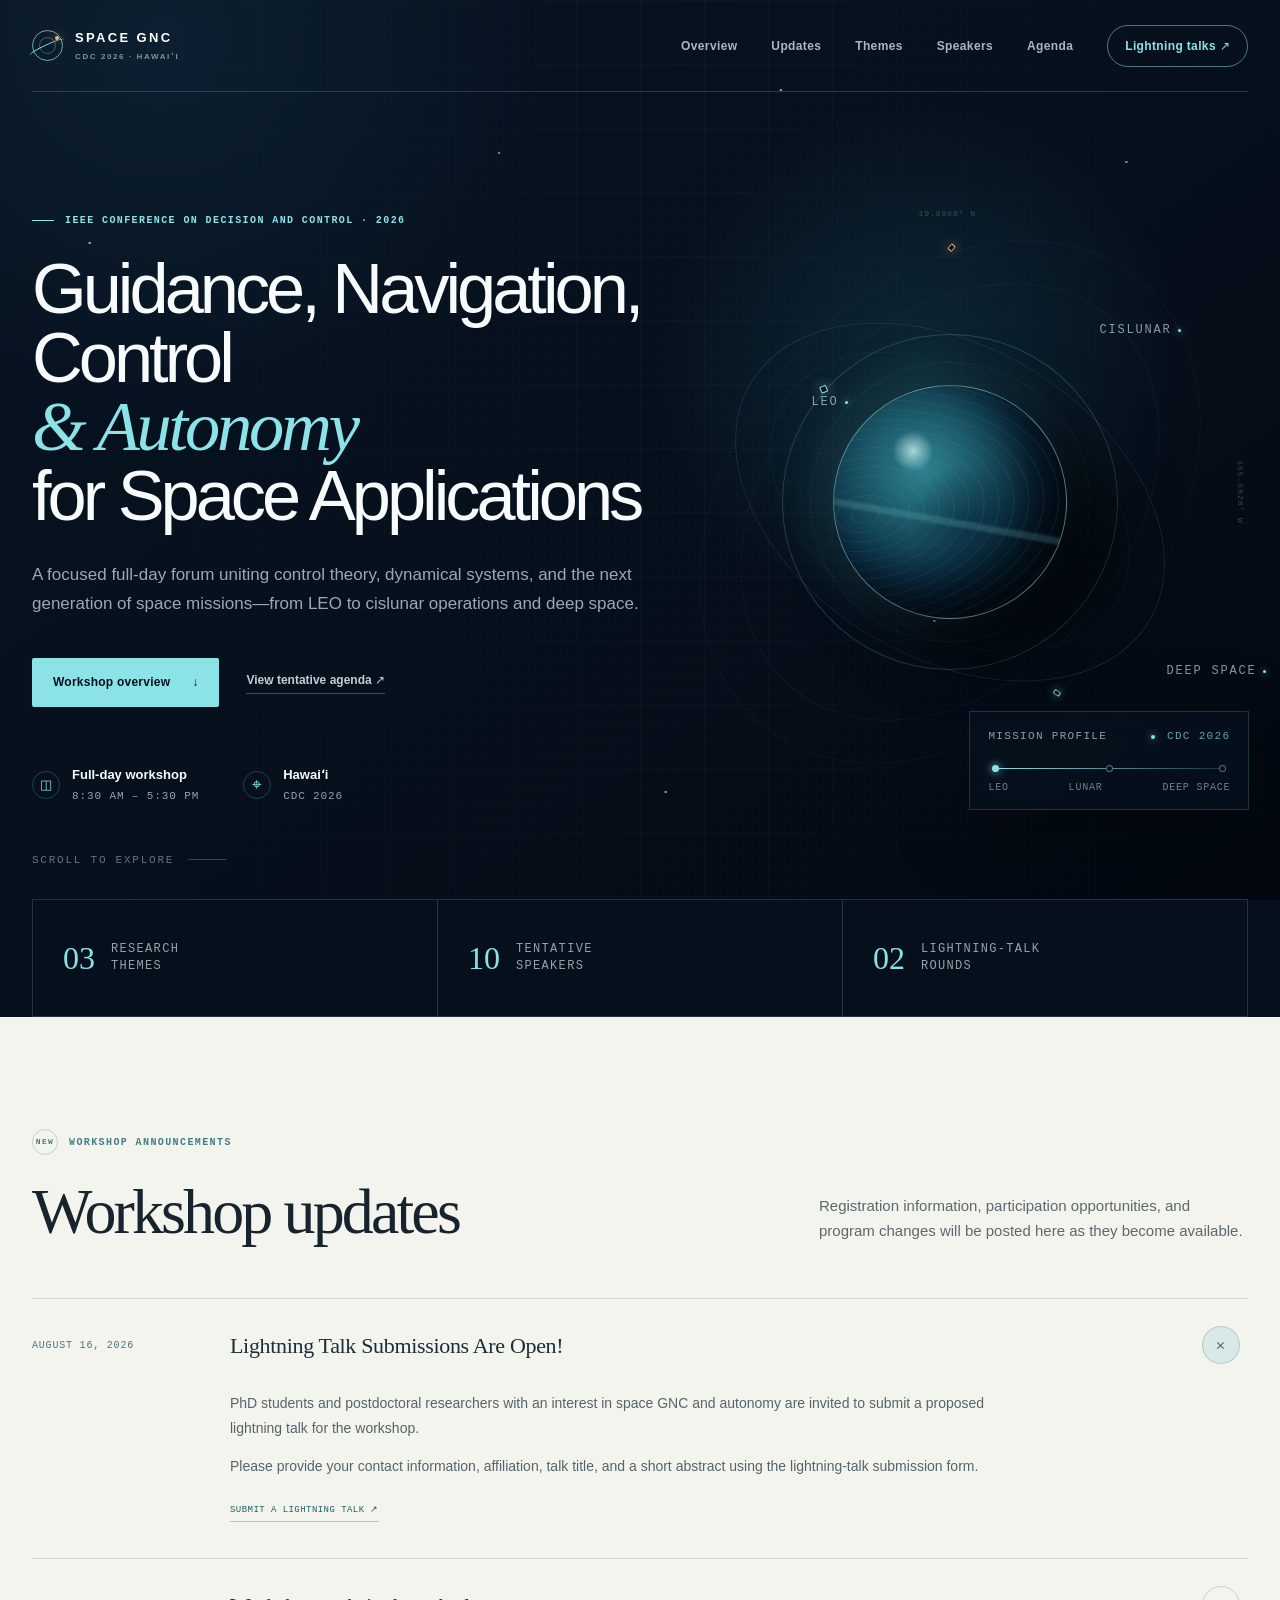
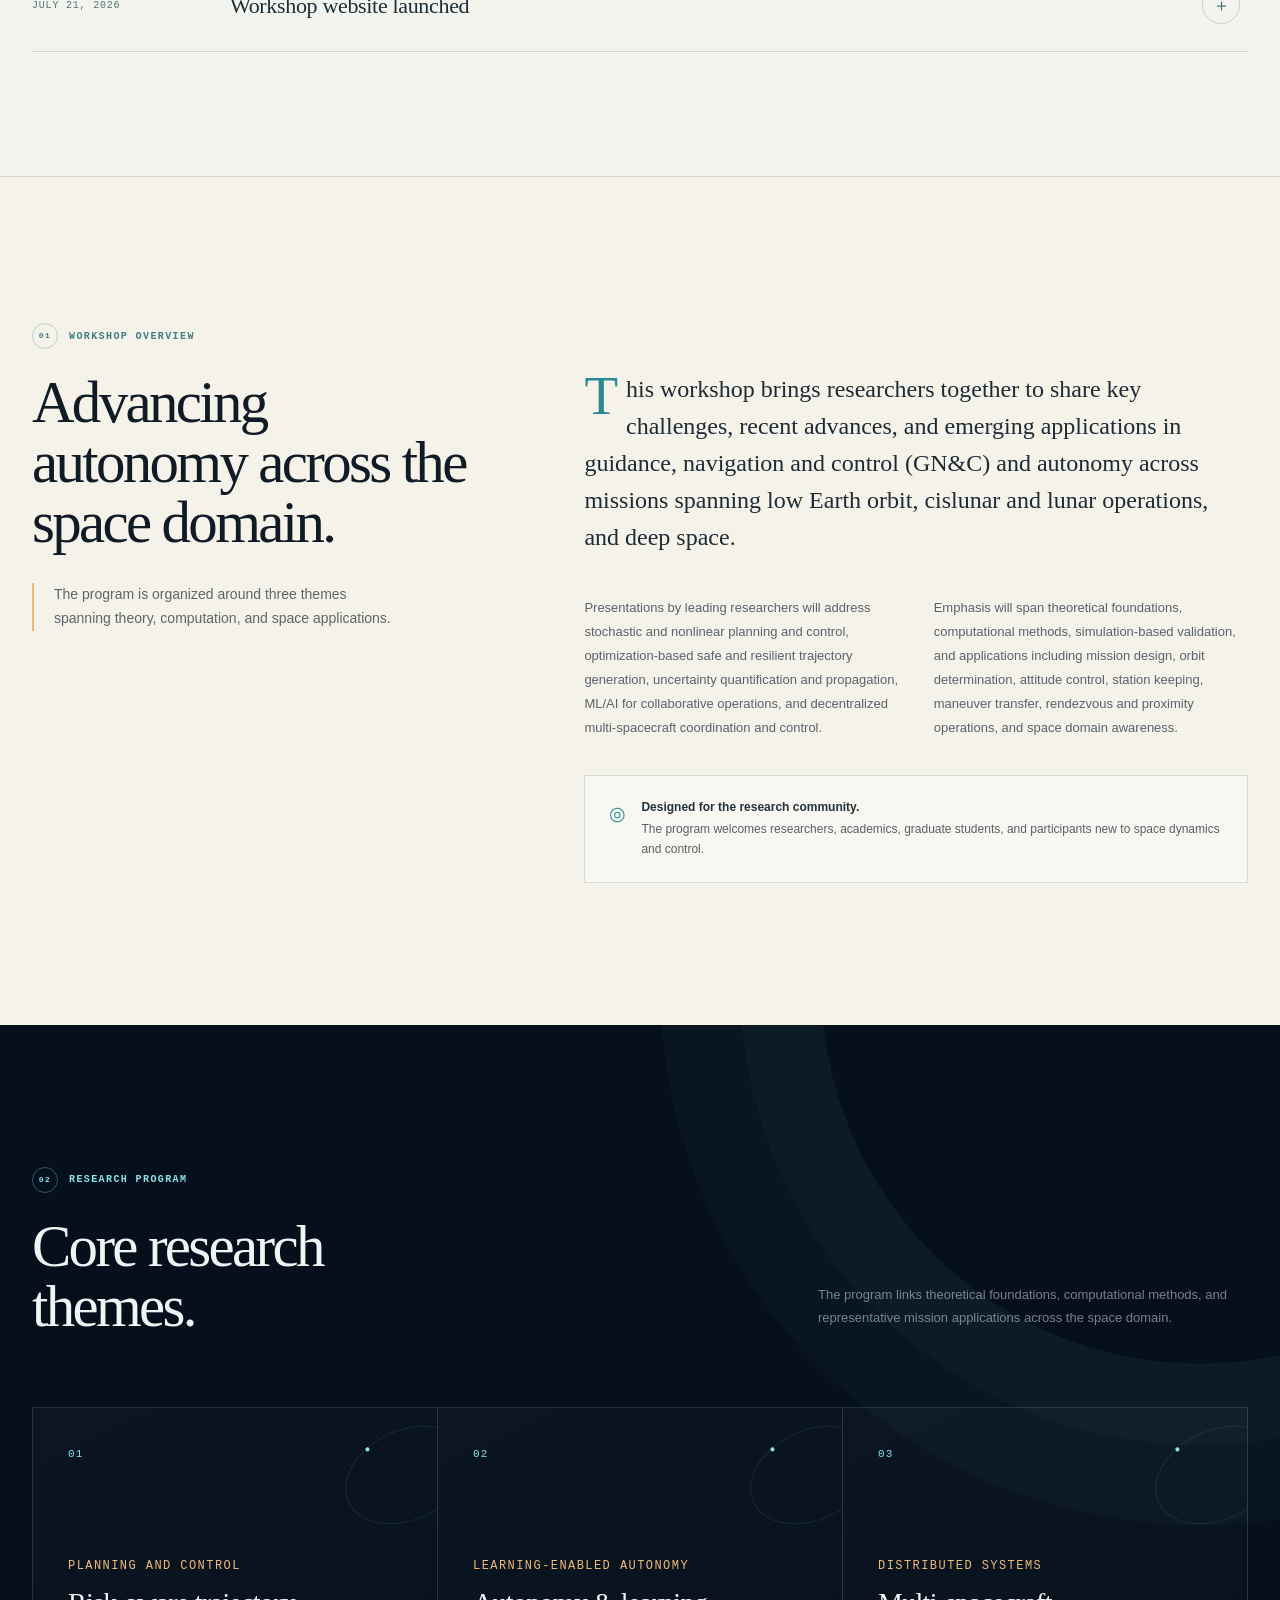
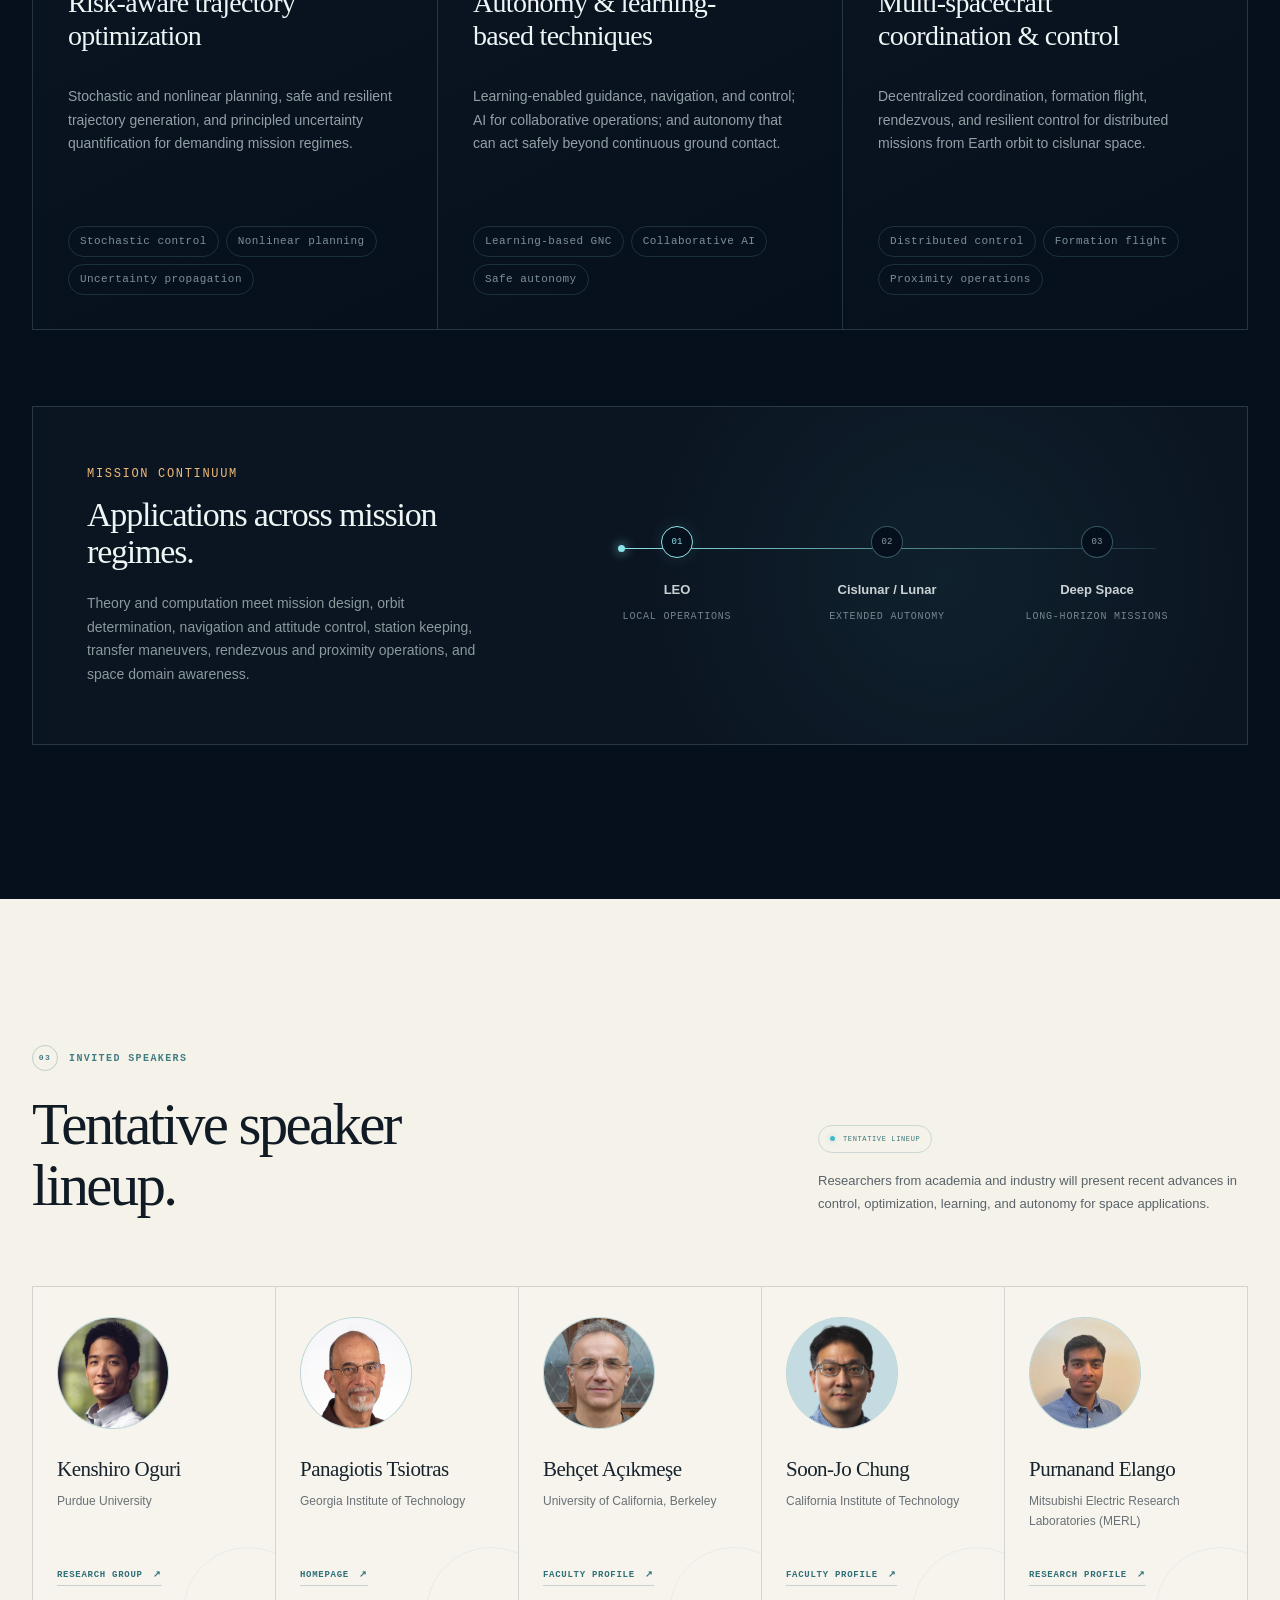
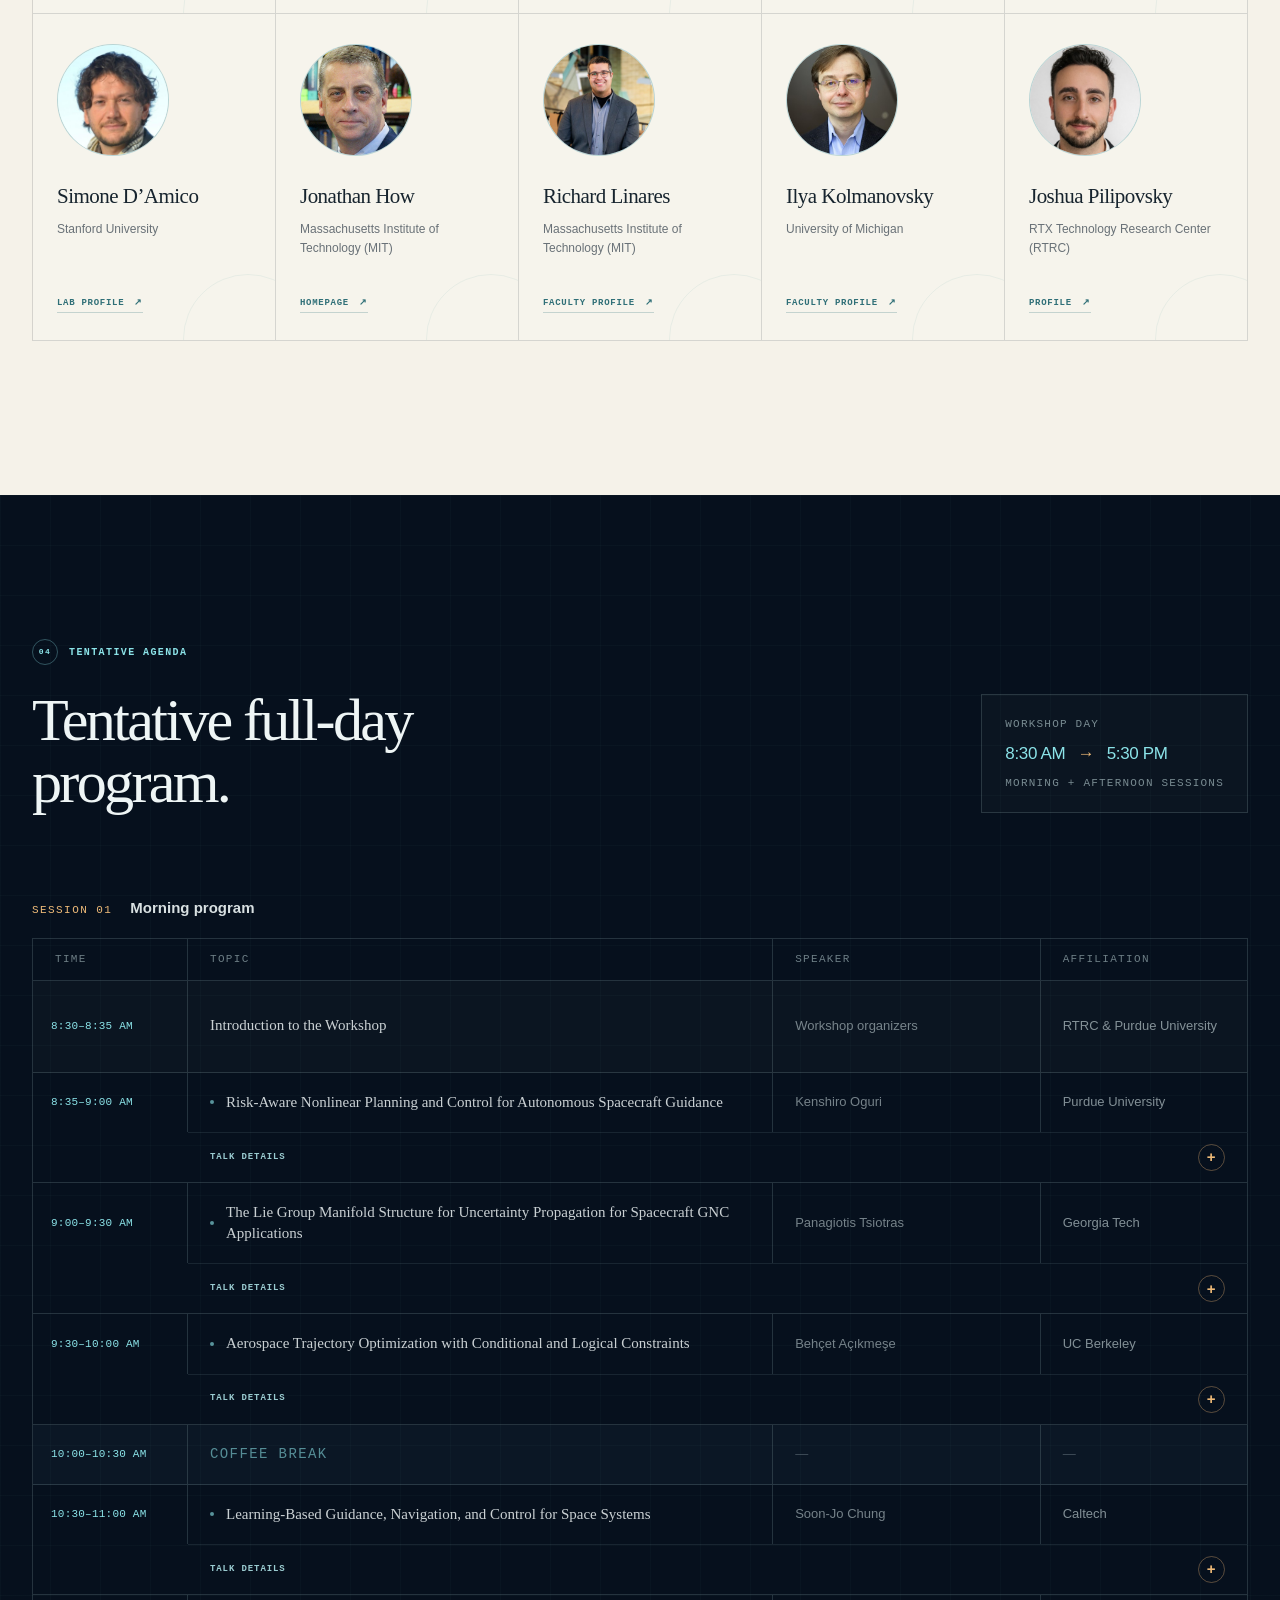
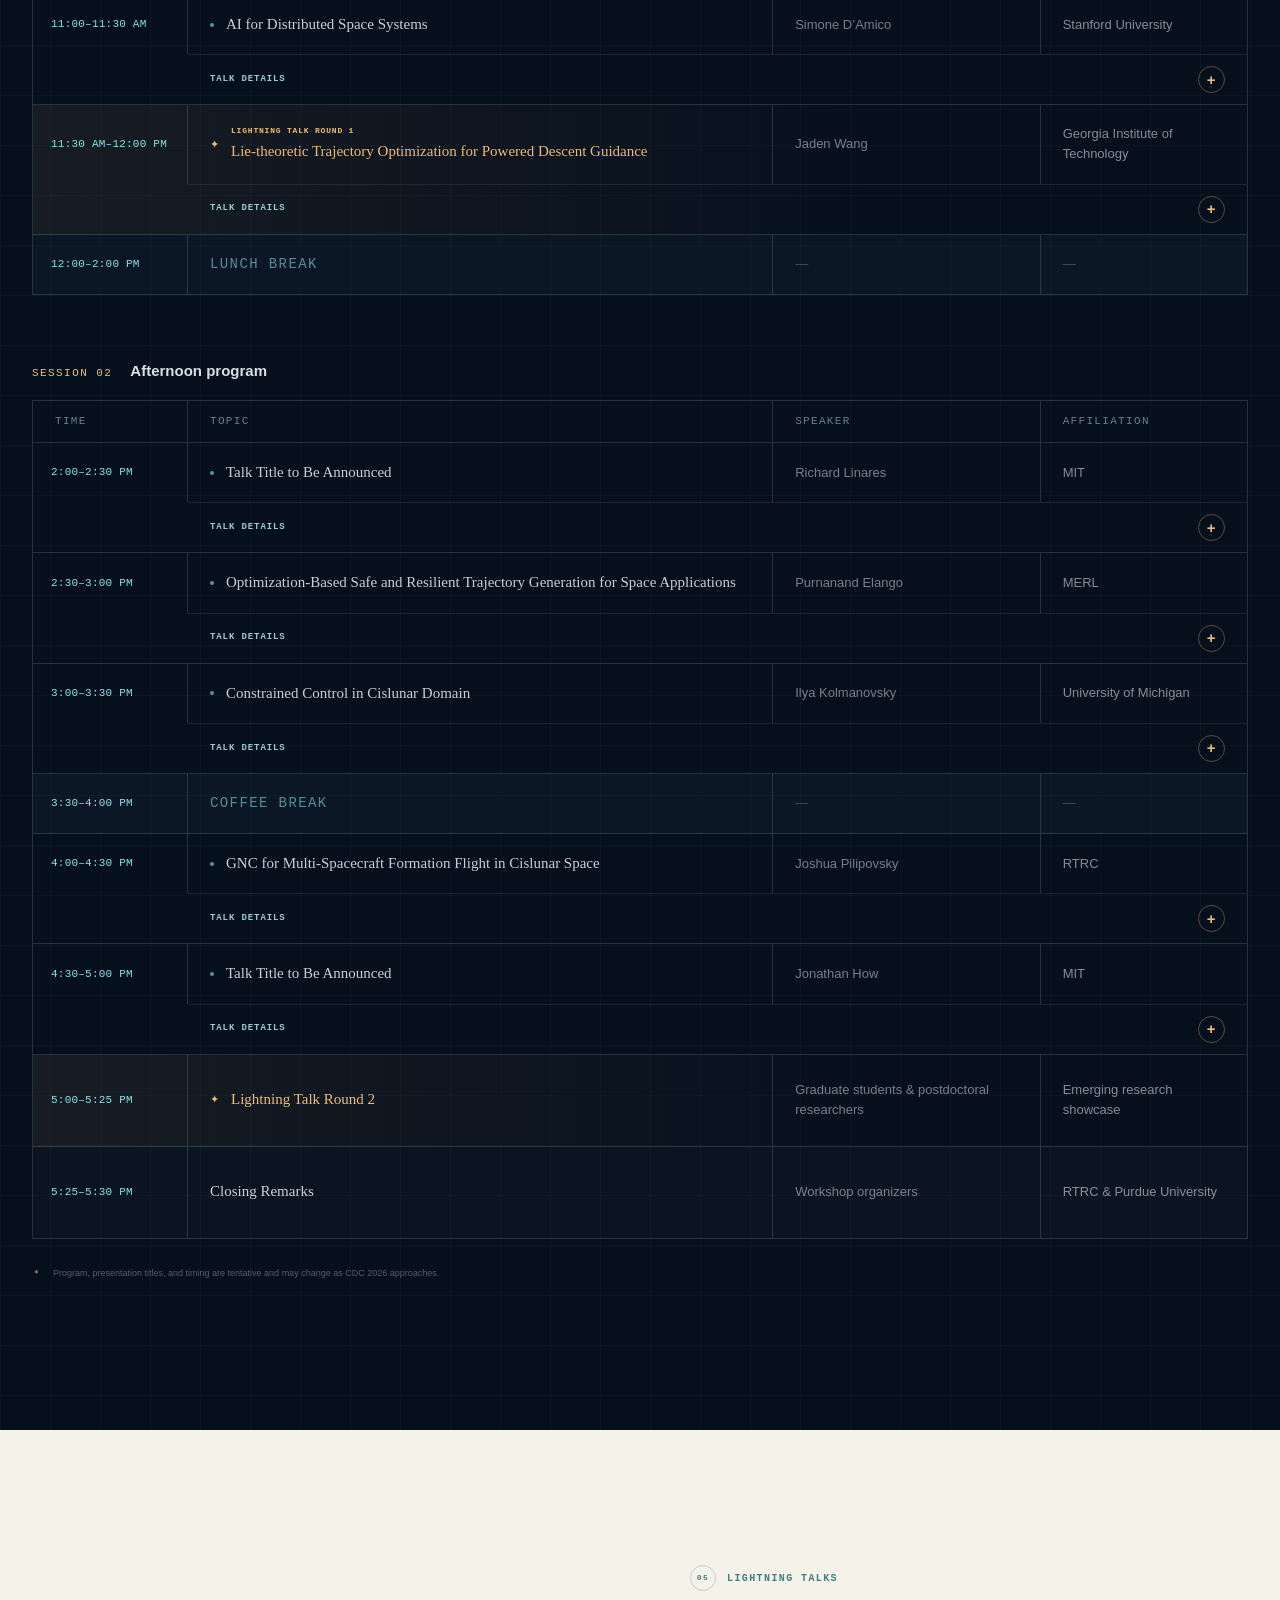
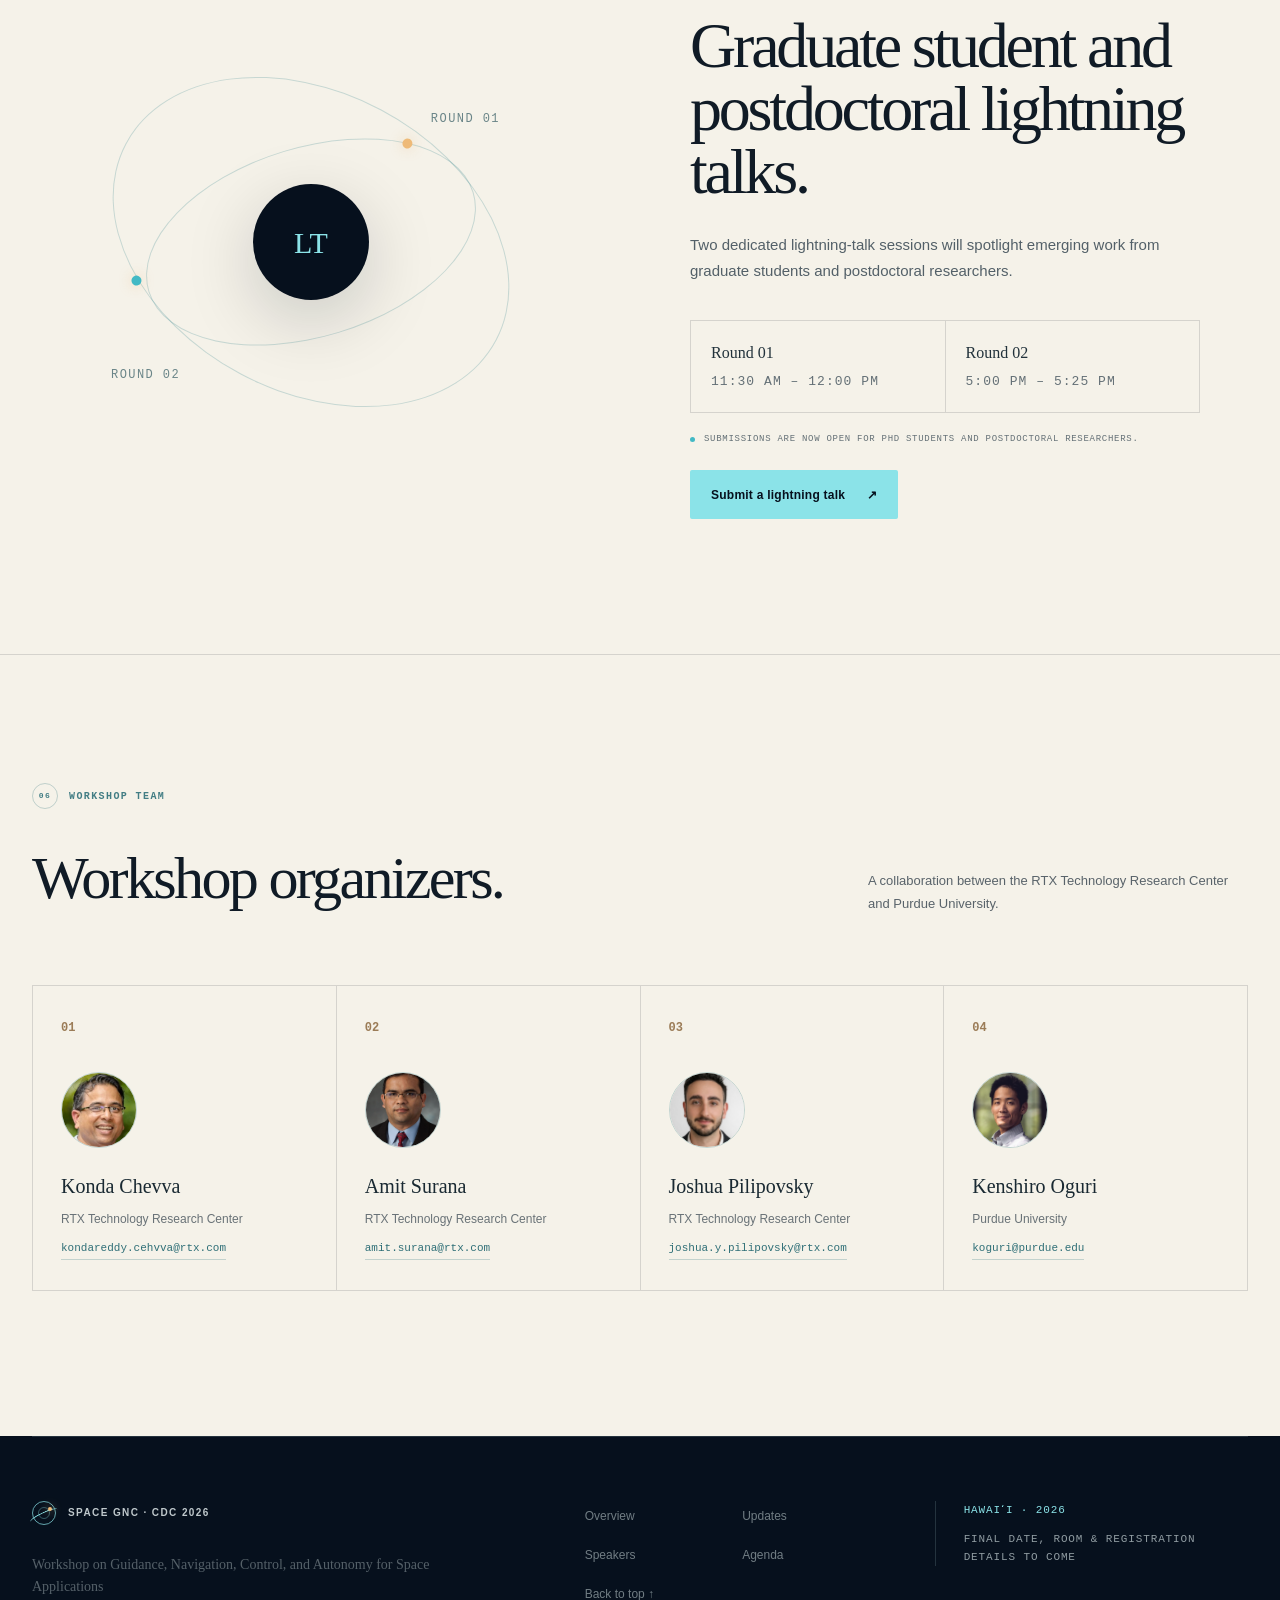
==== commit 9c5a80cf: "Use standalone lightning-talk registration form" ====
--- a/index.html
+++ b/index.html
@@ -20,60 +20,6 @@
     <meta property="og:type" content="website" />
     <link rel="icon" href="./favicon.svg" />
     <link rel="stylesheet" href="./assets/styles.css?v=20260728-3" />
-    <style>
-      .lightning .lightning-apply-actions {
-        margin-top: 24px;
-      }
-      .lightning .lightning-apply-link {
-        color: #2f6f77;
-        border-bottom: 1px solid #2f6f7740;
-        padding-bottom: 4px;
-        font-family: var(--font-geist-mono), monospace;
-        letter-spacing: 0.05em;
-        text-transform: uppercase;
-        font-size: 9px;
-        font-weight: 700;
-        transition:
-          color 0.18s,
-          border-color 0.18s;
-      }
-      .lightning .lightning-apply-link:focus-visible,
-      .lightning .lightning-apply-link:hover {
-        color: #9a744b;
-        border-color: #9a744b;
-      }
-      .lightning-registration {
-        margin-top: 72px;
-        padding-top: 56px;
-        border-top: 1px solid var(--line-light);
-      }
-      .lightning-registration-copy {
-        max-width: 760px;
-      }
-      .lightning-form-shell {
-        max-width: 900px;
-        margin: 32px auto 0;
-        overflow: hidden;
-        background: #f0ebf8;
-        border: 1px solid var(--line-light);
-      }
-      .lightning-form-frame {
-        display: block;
-        width: 100%;
-        height: 1100px;
-        border: 0;
-        background: #f0ebf8;
-      }
-      @media (max-width: 600px) {
-        .lightning-registration {
-          margin-top: 54px;
-          padding-top: 42px;
-        }
-        .lightning-form-frame {
-          height: 1180px;
-        }
-      }
-    </style>
   </head>
   <body>
     <div hidden=""><!--$--><!--/$--></div>
@@ -237,17 +183,16 @@
                   </p>
                   <p>
                     Please provide your contact information, affiliation, talk
-                    title, and a short abstract using the submission form below.
+                    title, and a short abstract using the lightning-talk
+                    submission form.
                   </p>
                   <div class="update-actions">
-                    <a href="#lightning-registration"
-                      >Submit a lightning talk
-                      <span aria-hidden="true">↓</span></a
-                    ><a
+                    <a
                       href="https://docs.google.com/forms/d/e/1FAIpQLSc20-xvQp_w1fAsRW4aa1MGWbubitI67Ceor7S-6sH-8-mn-Q/viewform"
                       target="_blank"
                       rel="noopener noreferrer"
-                      >Open Google Form <span aria-hidden="true">↗</span></a
+                      >Submit a lightning talk
+                      <span aria-hidden="true">↗</span></a
                     >
                   </div>
                 </div>
@@ -828,75 +773,40 @@
         </section>
         <!-- Graduate student and postdoctoral lightning talks -->
         <section class="lightning section-light" id="lightning">
-          <div class="section-frame">
-            <div class="lightning-grid">
-              <div class="lightning-orbit" aria-hidden="true">
-                <span class="lightning-core">LT</span
-                ><span class="lightning-ring ring-a"><i></i></span
-                ><span class="lightning-ring ring-b"><i></i></span
-                ><span class="round-label round-one">ROUND 01</span
-                ><span class="round-label round-two">ROUND 02</span>
-              </div>
-              <div class="lightning-copy">
-                <p class="section-kicker"><span>05</span> Lightning talks</p>
-                <h2>Graduate student and<br />postdoctoral lightning talks.</h2>
-                <p class="lightning-lede">
-                  Two dedicated lightning-talk sessions will spotlight emerging
-                  work from graduate students and postdoctoral researchers.
-                </p>
-                <div class="lightning-details">
-                  <div>
-                    <strong>Round 01</strong><span>11:30 AM – 12:00 PM</span>
-                  </div>
-                  <div>
-                    <strong>Round 02</strong><span>5:00 PM – 5:25 PM</span>
-                  </div>
-                </div>
-                <p class="coming-soon">
-                  <i></i> Submissions are now open for PhD students and
-                  postdoctoral researchers.
-                </p>
-                <div class="hero-actions lightning-apply-actions">
-                  <a class="button button-primary" href="#lightning-registration"
-                    >Submit a lightning talk <span aria-hidden="true">↓</span></a
-                  ><a
-                    class="lightning-apply-link"
-                    href="https://docs.google.com/forms/d/e/1FAIpQLSc20-xvQp_w1fAsRW4aa1MGWbubitI67Ceor7S-6sH-8-mn-Q/viewform"
-                    target="_blank"
-                    rel="noopener noreferrer"
-                    >Open form in a new tab <span aria-hidden="true">↗</span></a
-                  >
-                </div>
-              </div>
-            </div>
-            <div id="lightning-registration" class="lightning-registration">
-              <div class="lightning-copy lightning-registration-copy">
-                <p class="section-kicker"><span>+</span> Now accepting submissions</p>
-                <h2>Submit your proposed lightning talk.</h2>
-                <p class="lightning-lede">
-                  Open to PhD students and postdoctoral researchers. Please
-                  provide your name, email, affiliation, position, proposed talk
-                  title, and a short abstract.
-                </p>
+          <div class="section-frame lightning-grid">
+            <div class="lightning-orbit" aria-hidden="true">
+              <span class="lightning-core">LT</span
+              ><span class="lightning-ring ring-a"><i></i></span
+              ><span class="lightning-ring ring-b"><i></i></span
+              ><span class="round-label round-one">ROUND 01</span
+              ><span class="round-label round-two">ROUND 02</span>
+            </div>
+            <div class="lightning-copy">
+              <p class="section-kicker"><span>05</span> Lightning talks</p>
+              <h2>Graduate student and<br />postdoctoral lightning talks.</h2>
+              <p class="lightning-lede">
+                Two dedicated lightning-talk sessions will spotlight emerging
+                work from graduate students and postdoctoral researchers.
+              </p>
+              <div class="lightning-details">
+                <div>
+                  <strong>Round 01</strong><span>11:30 AM – 12:00 PM</span>
+                </div>
+                <div>
+                  <strong>Round 02</strong><span>5:00 PM – 5:25 PM</span>
+                </div>
+              </div>
+              <p class="coming-soon">
+                <i></i> Submissions are now open for PhD students and
+                postdoctoral researchers.
+              </p>
+              <div class="hero-actions" style="margin-top: 24px">
                 <a
-                  class="lightning-apply-link"
+                  class="button button-primary"
                   href="https://docs.google.com/forms/d/e/1FAIpQLSc20-xvQp_w1fAsRW4aa1MGWbubitI67Ceor7S-6sH-8-mn-Q/viewform"
                   target="_blank"
                   rel="noopener noreferrer"
-                  >Prefer a separate window? Open the Google Form
-                  <span aria-hidden="true">↗</span></a
-                >
-              </div>
-              <div class="lightning-form-shell">
-                <iframe
-                  class="lightning-form-frame"
-                  src="https://docs.google.com/forms/d/e/1FAIpQLSc20-xvQp_w1fAsRW4aa1MGWbubitI67Ceor7S-6sH-8-mn-Q/viewform?embedded=true"
-                  frameborder="0"
-                  marginheight="0"
-                  marginwidth="0"
-                  loading="lazy"
-                  title="CDC 2026 Lightning Talk Sign-Up"
-                  >Loading…</iframe
+                  >Submit a lightning talk <span aria-hidden="true">↗</span></a
                 >
               </div>
             </div>
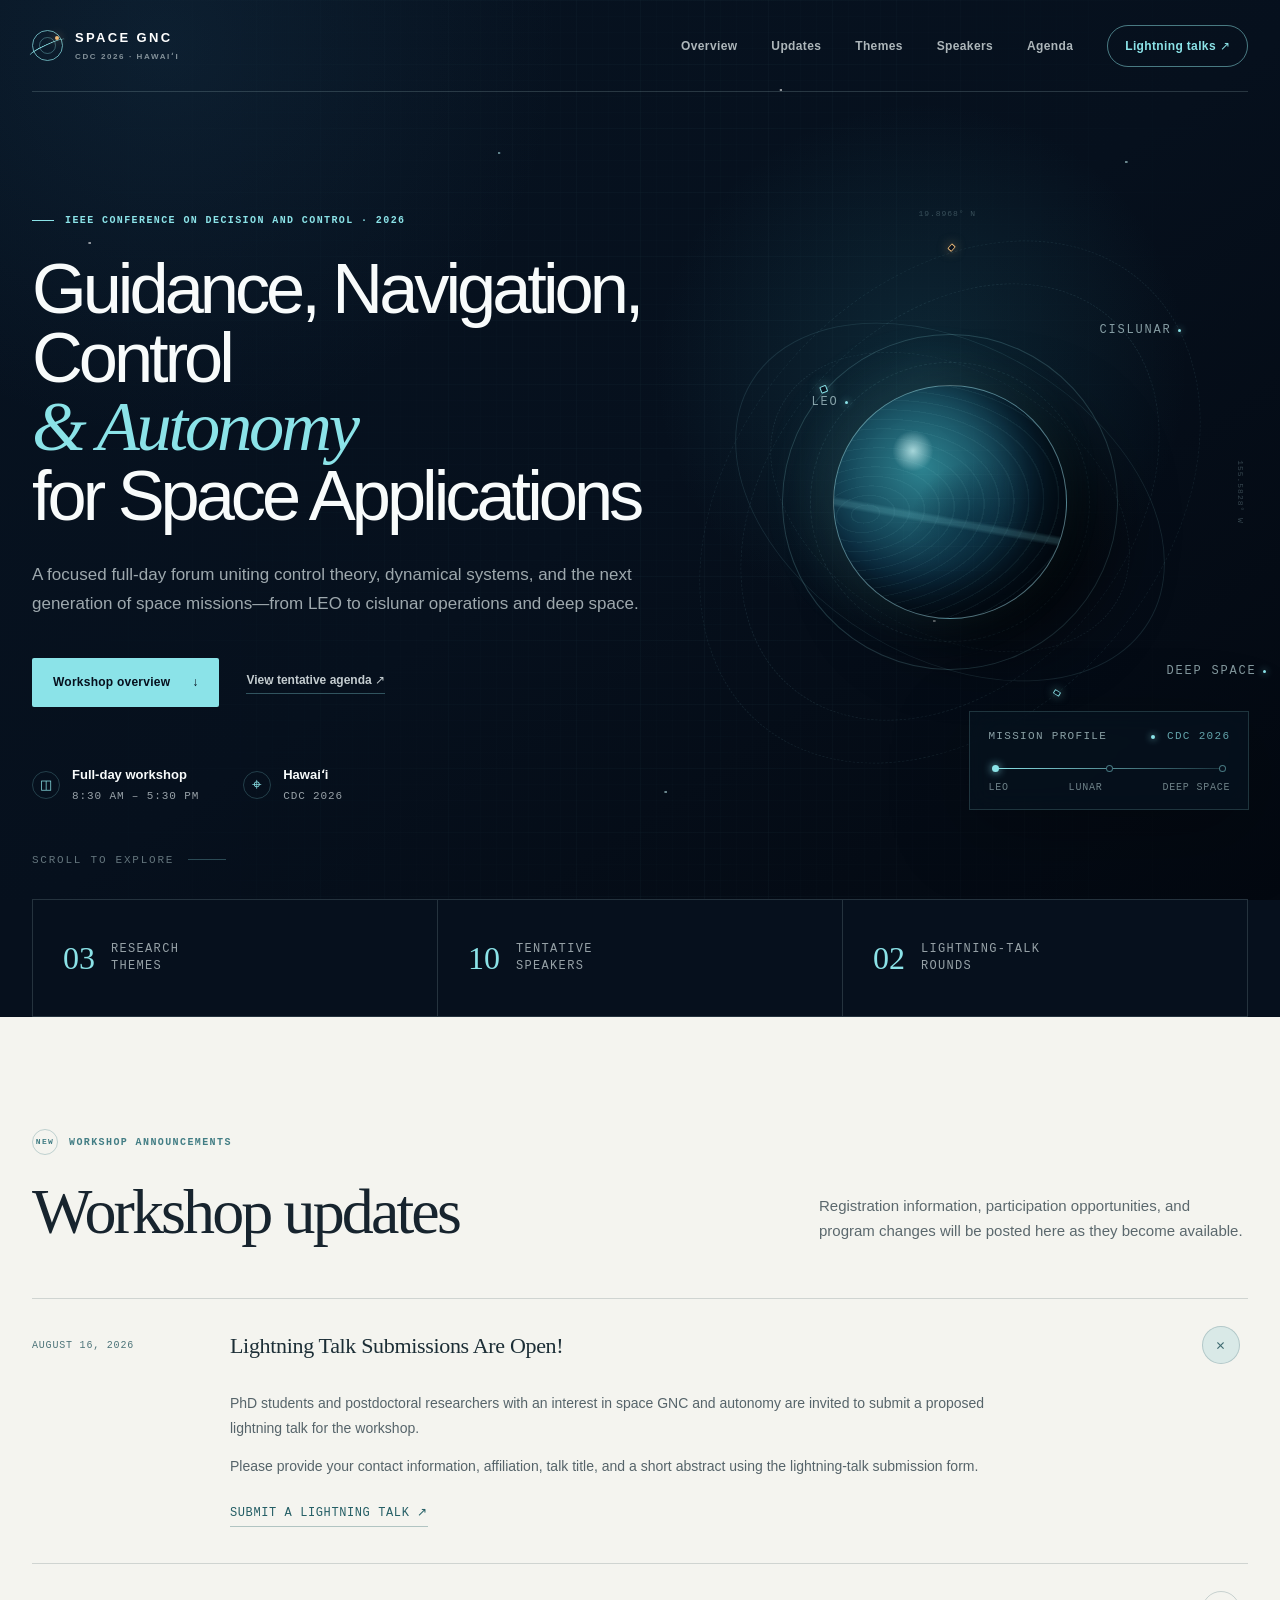
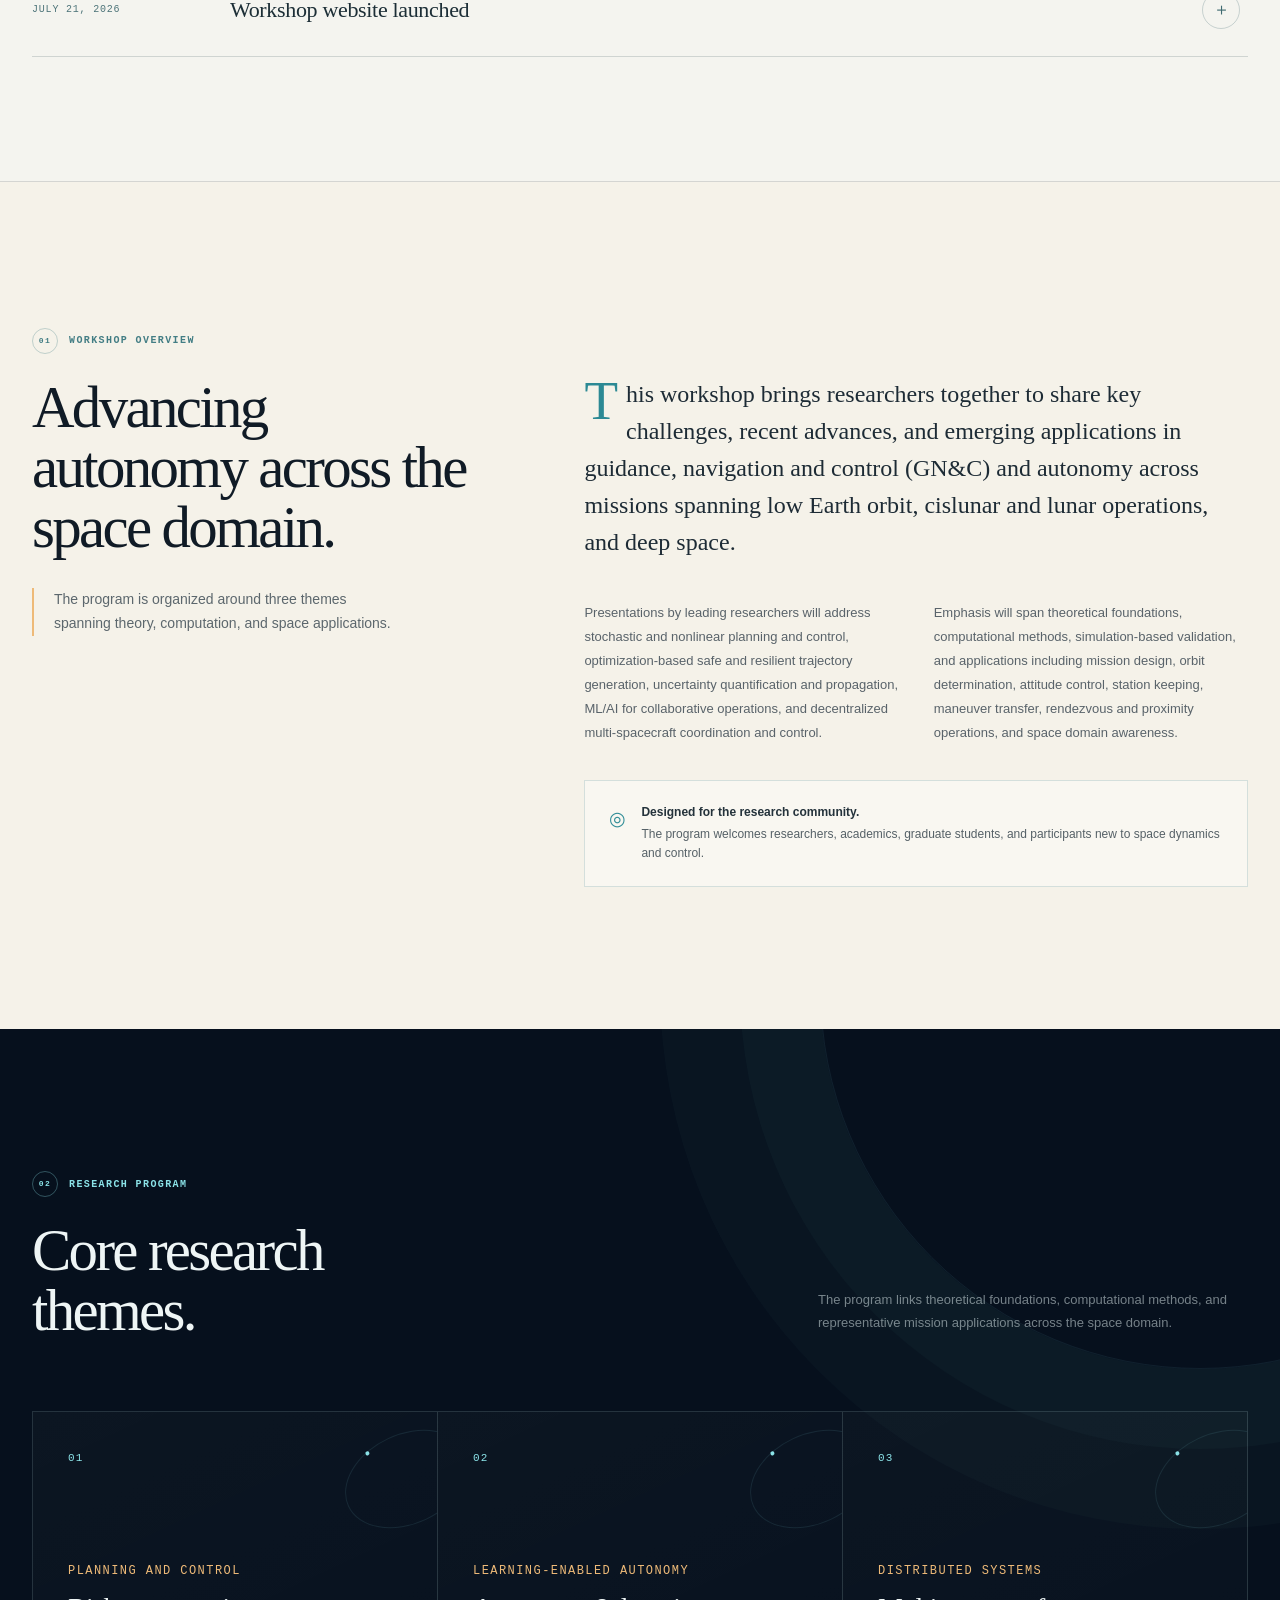
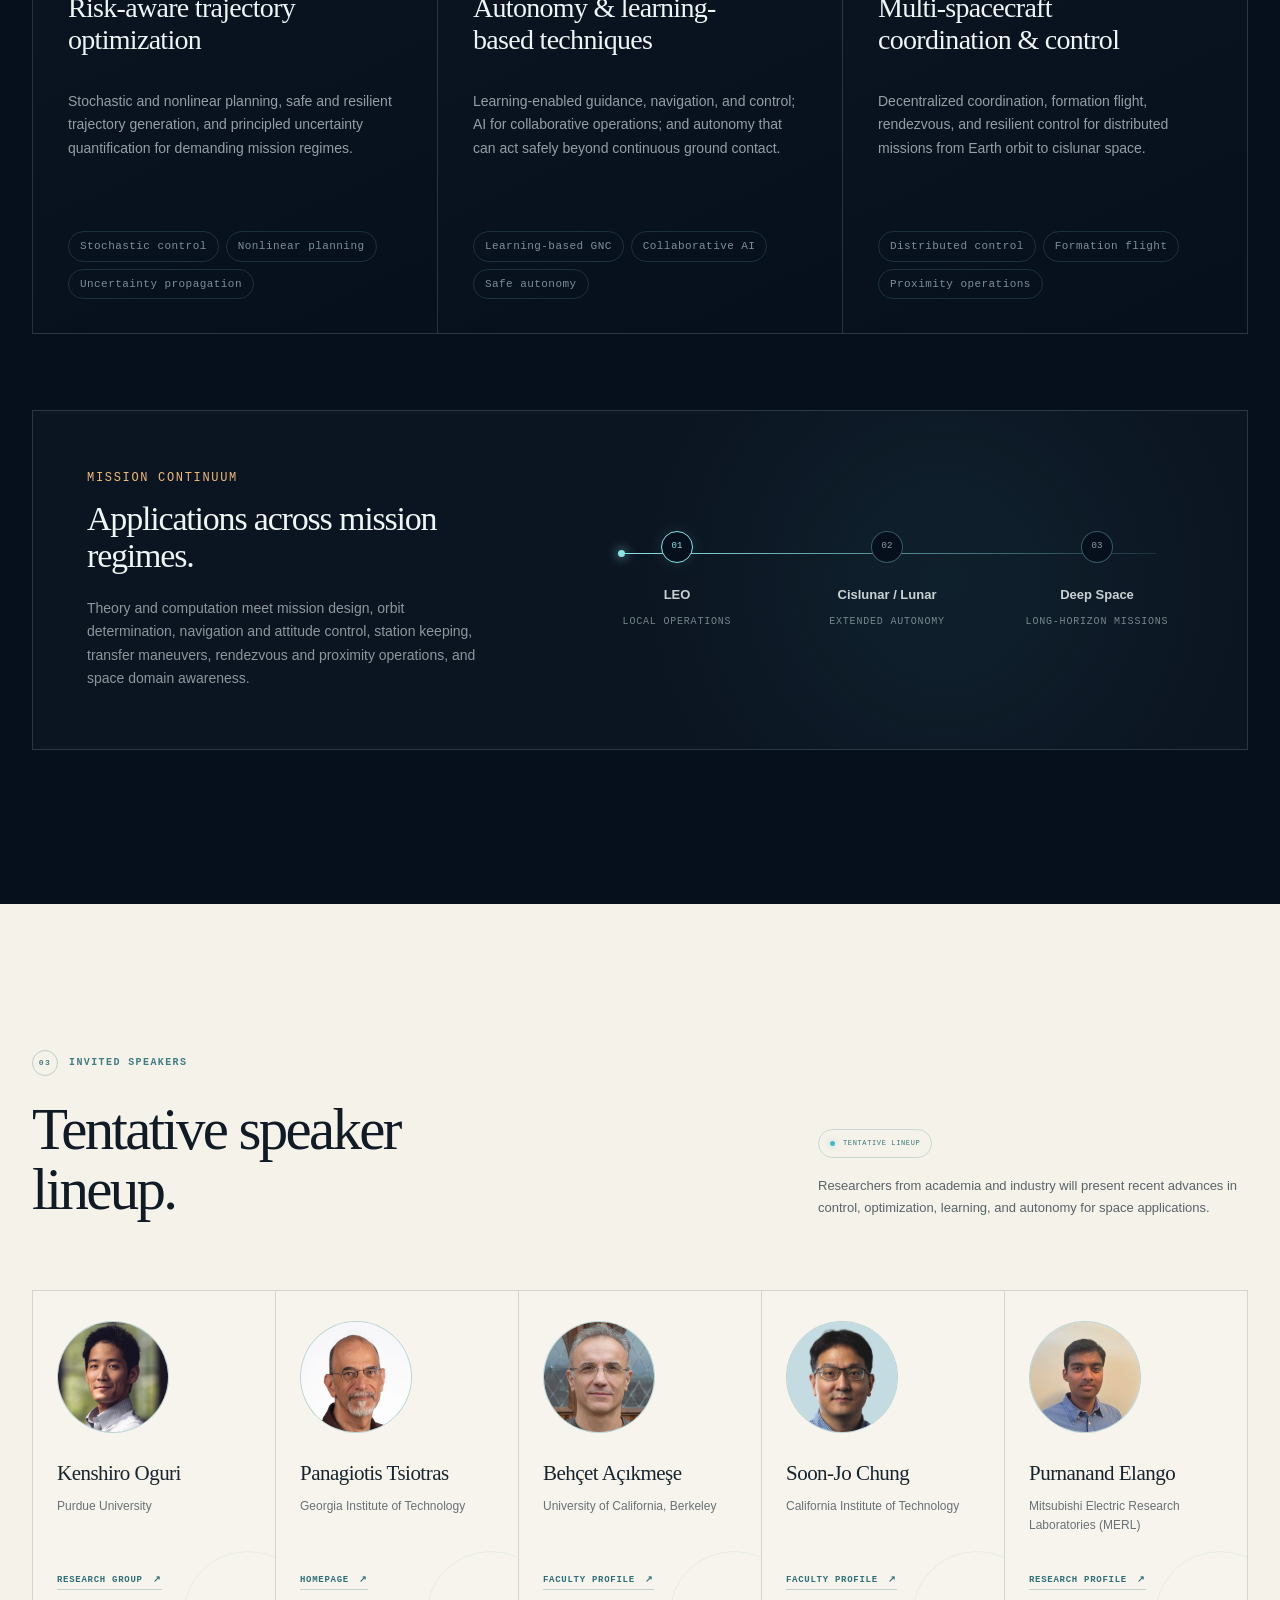
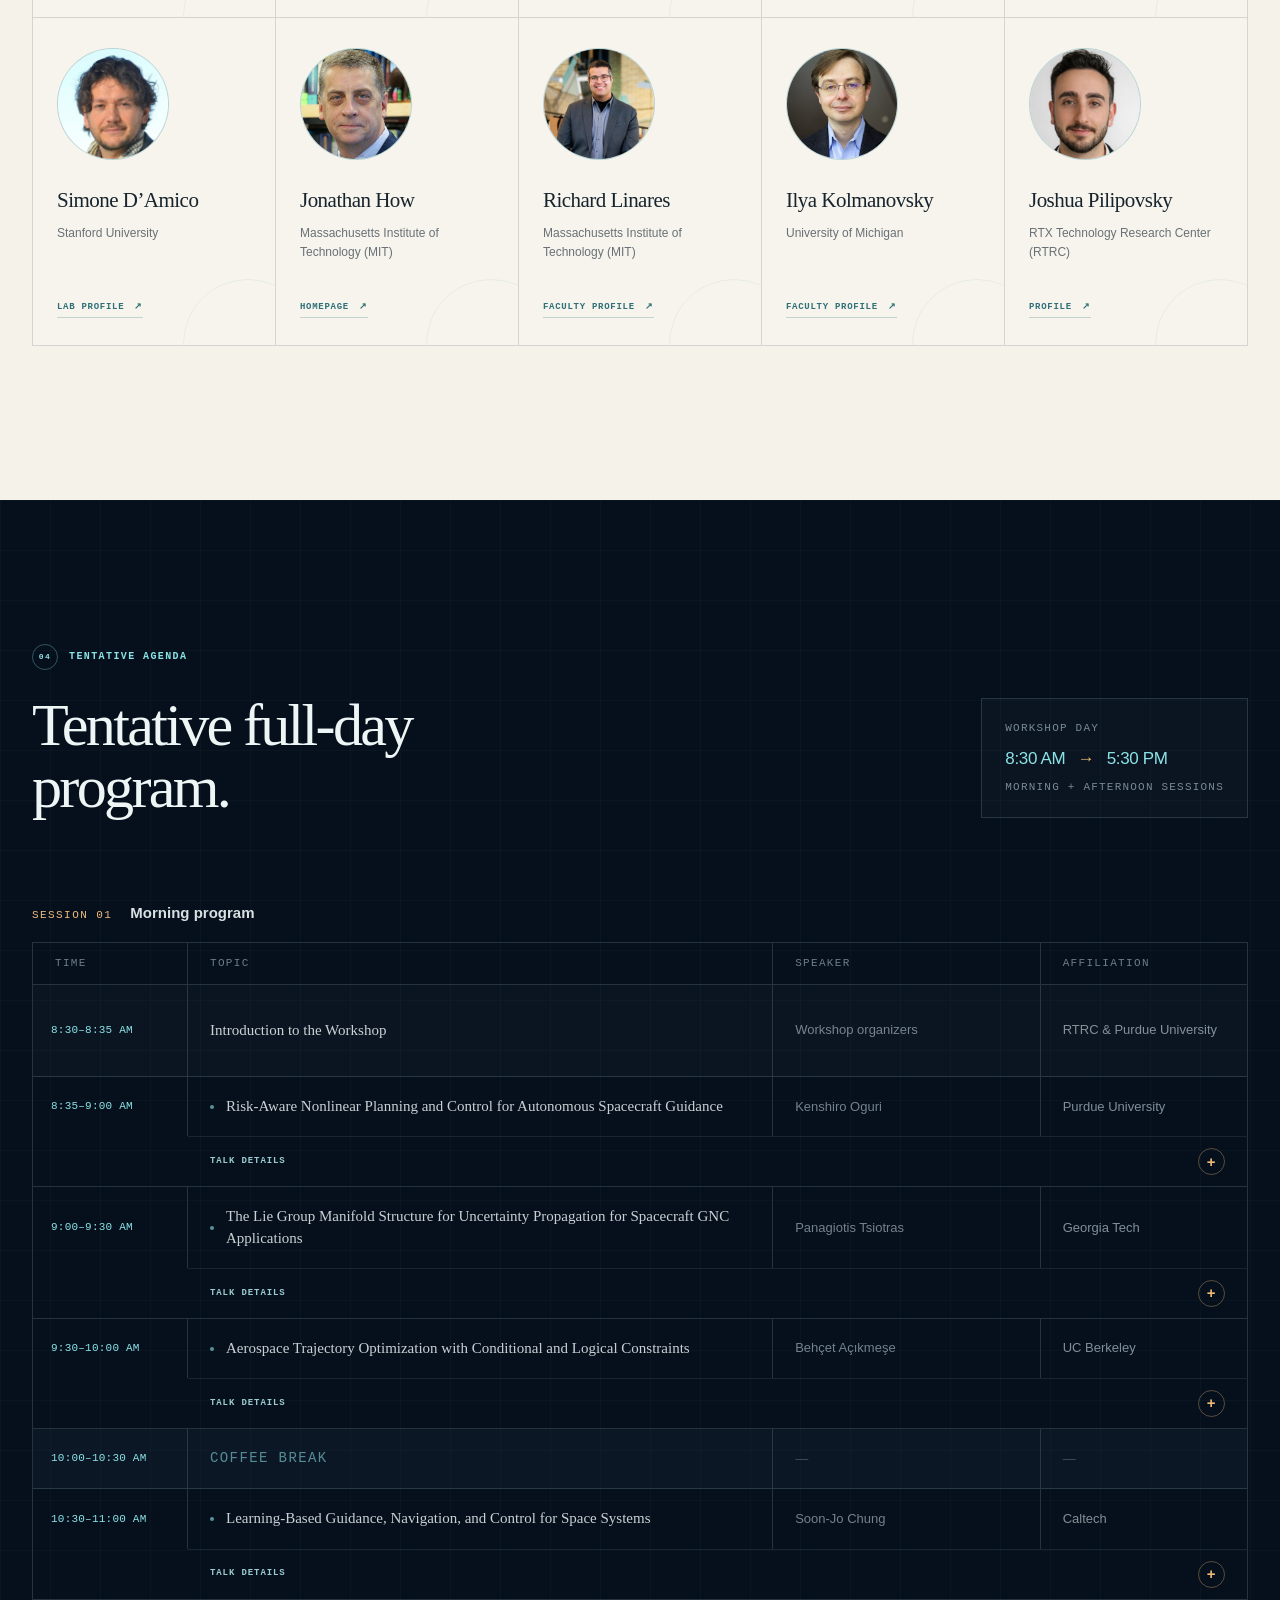
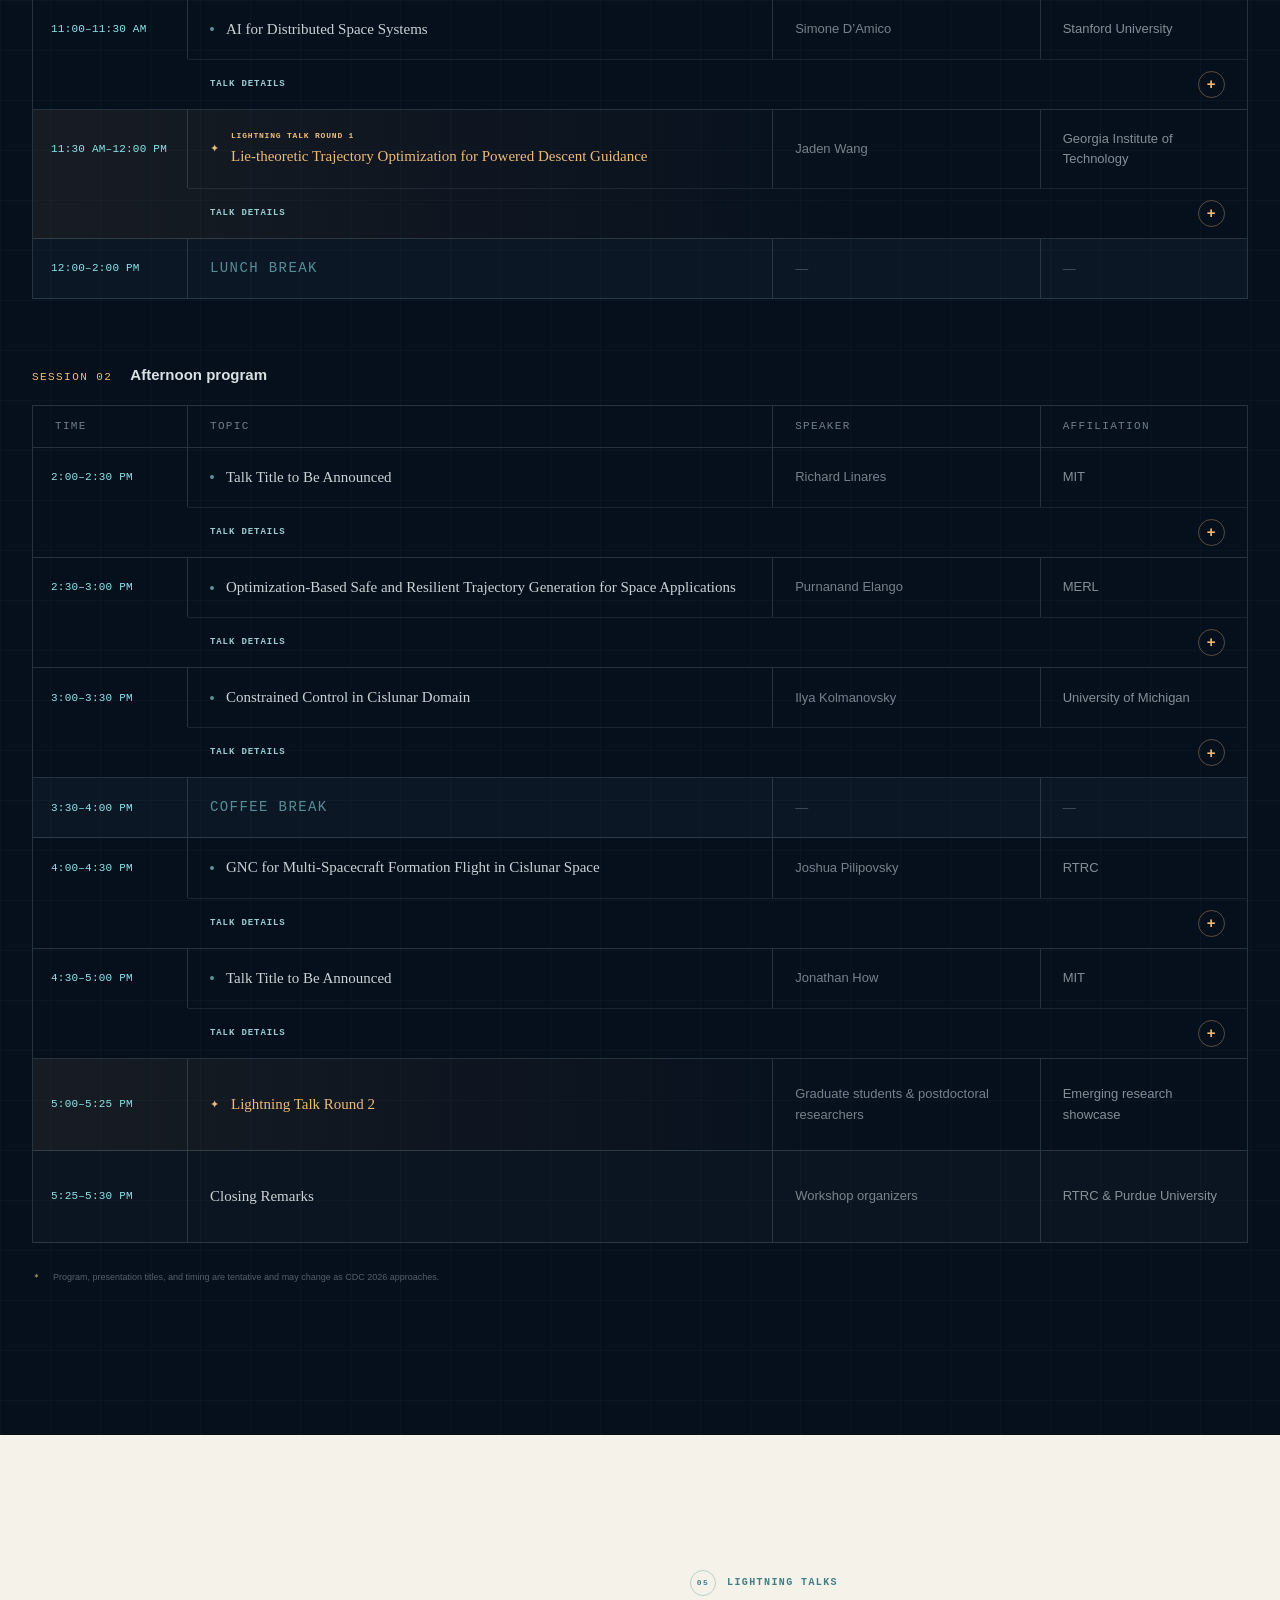
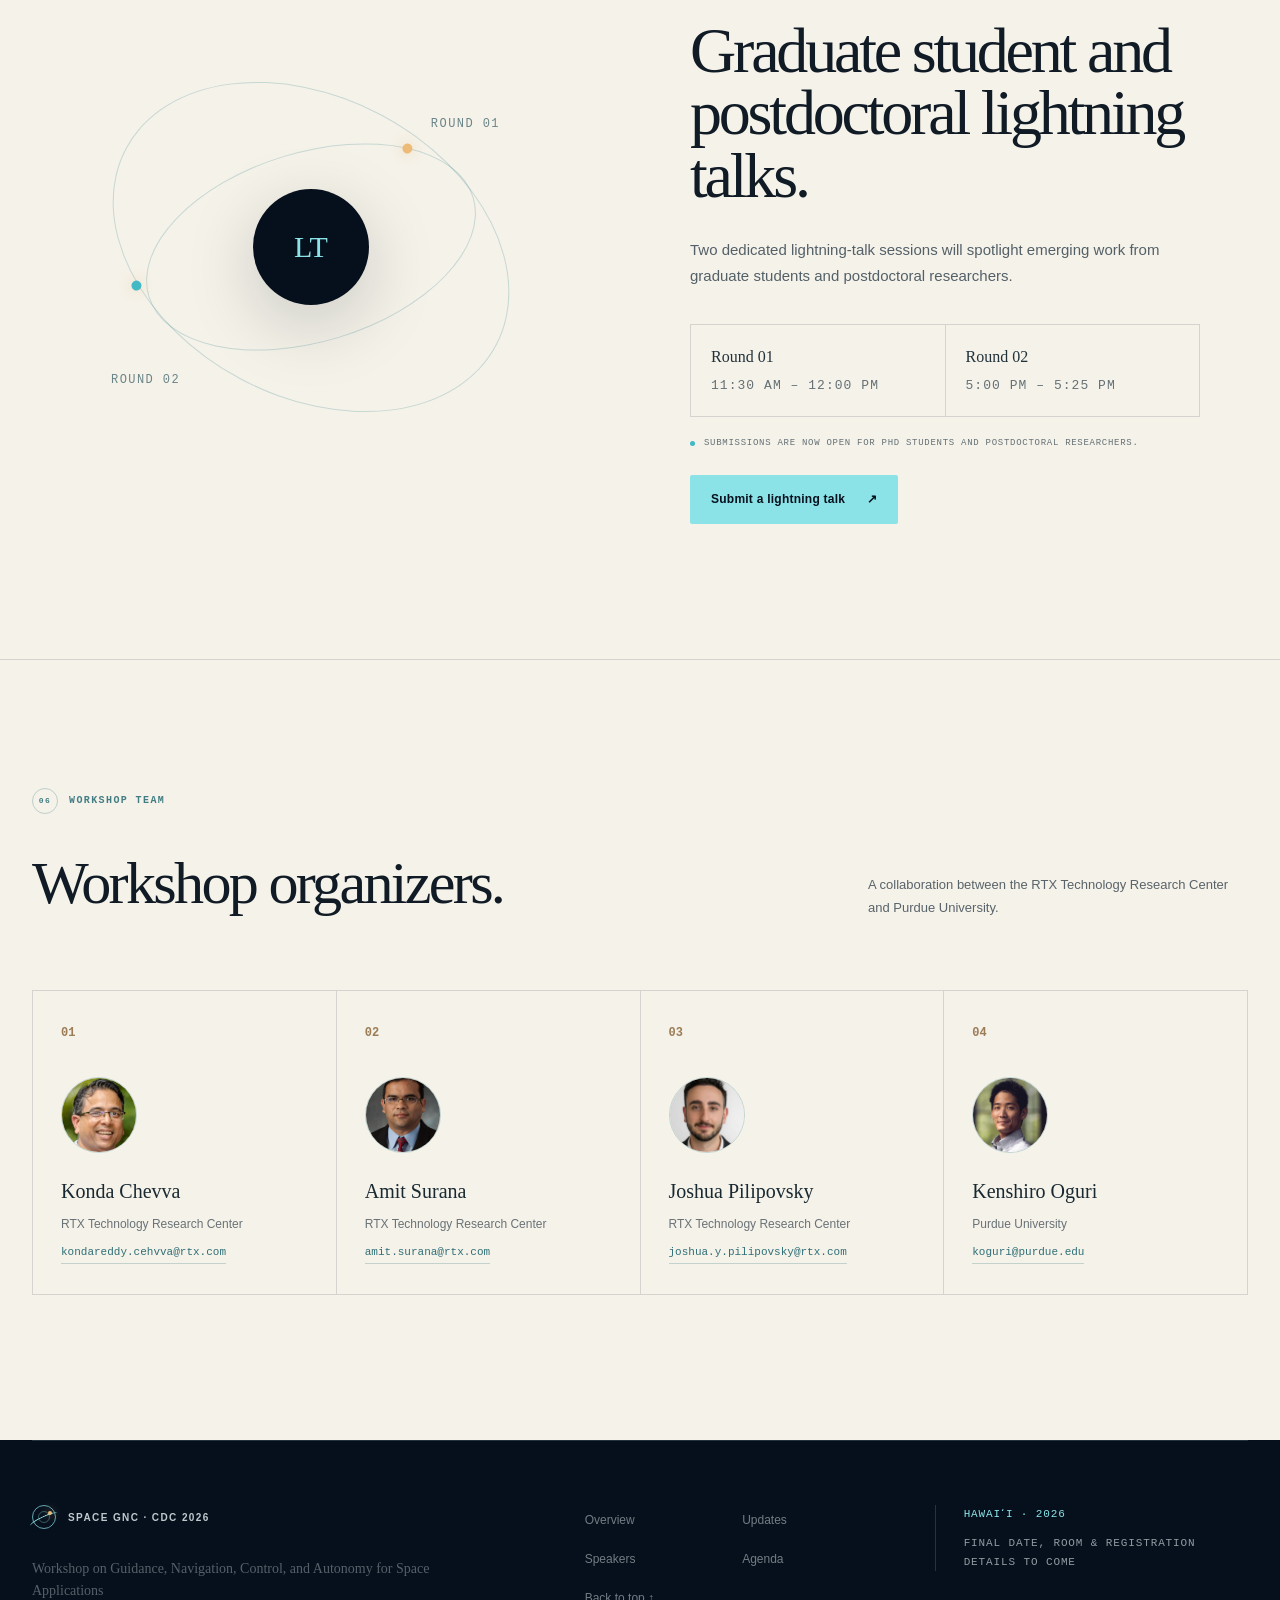
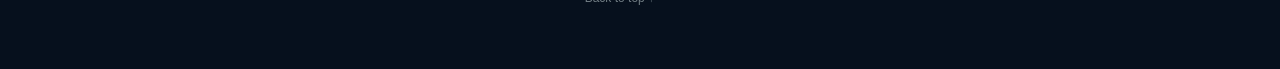
==== commit 07df3858: "Enlarge lightning talk update link" ====
--- a/index.html
+++ b/index.html
@@ -191,6 +191,7 @@
                       href="https://docs.google.com/forms/d/e/1FAIpQLSc20-xvQp_w1fAsRW4aa1MGWbubitI67Ceor7S-6sH-8-mn-Q/viewform"
                       target="_blank"
                       rel="noopener noreferrer"
+                      style="font-size: 12px"
                       >Submit a lightning talk
                       <span aria-hidden="true">↗</span></a
                     >
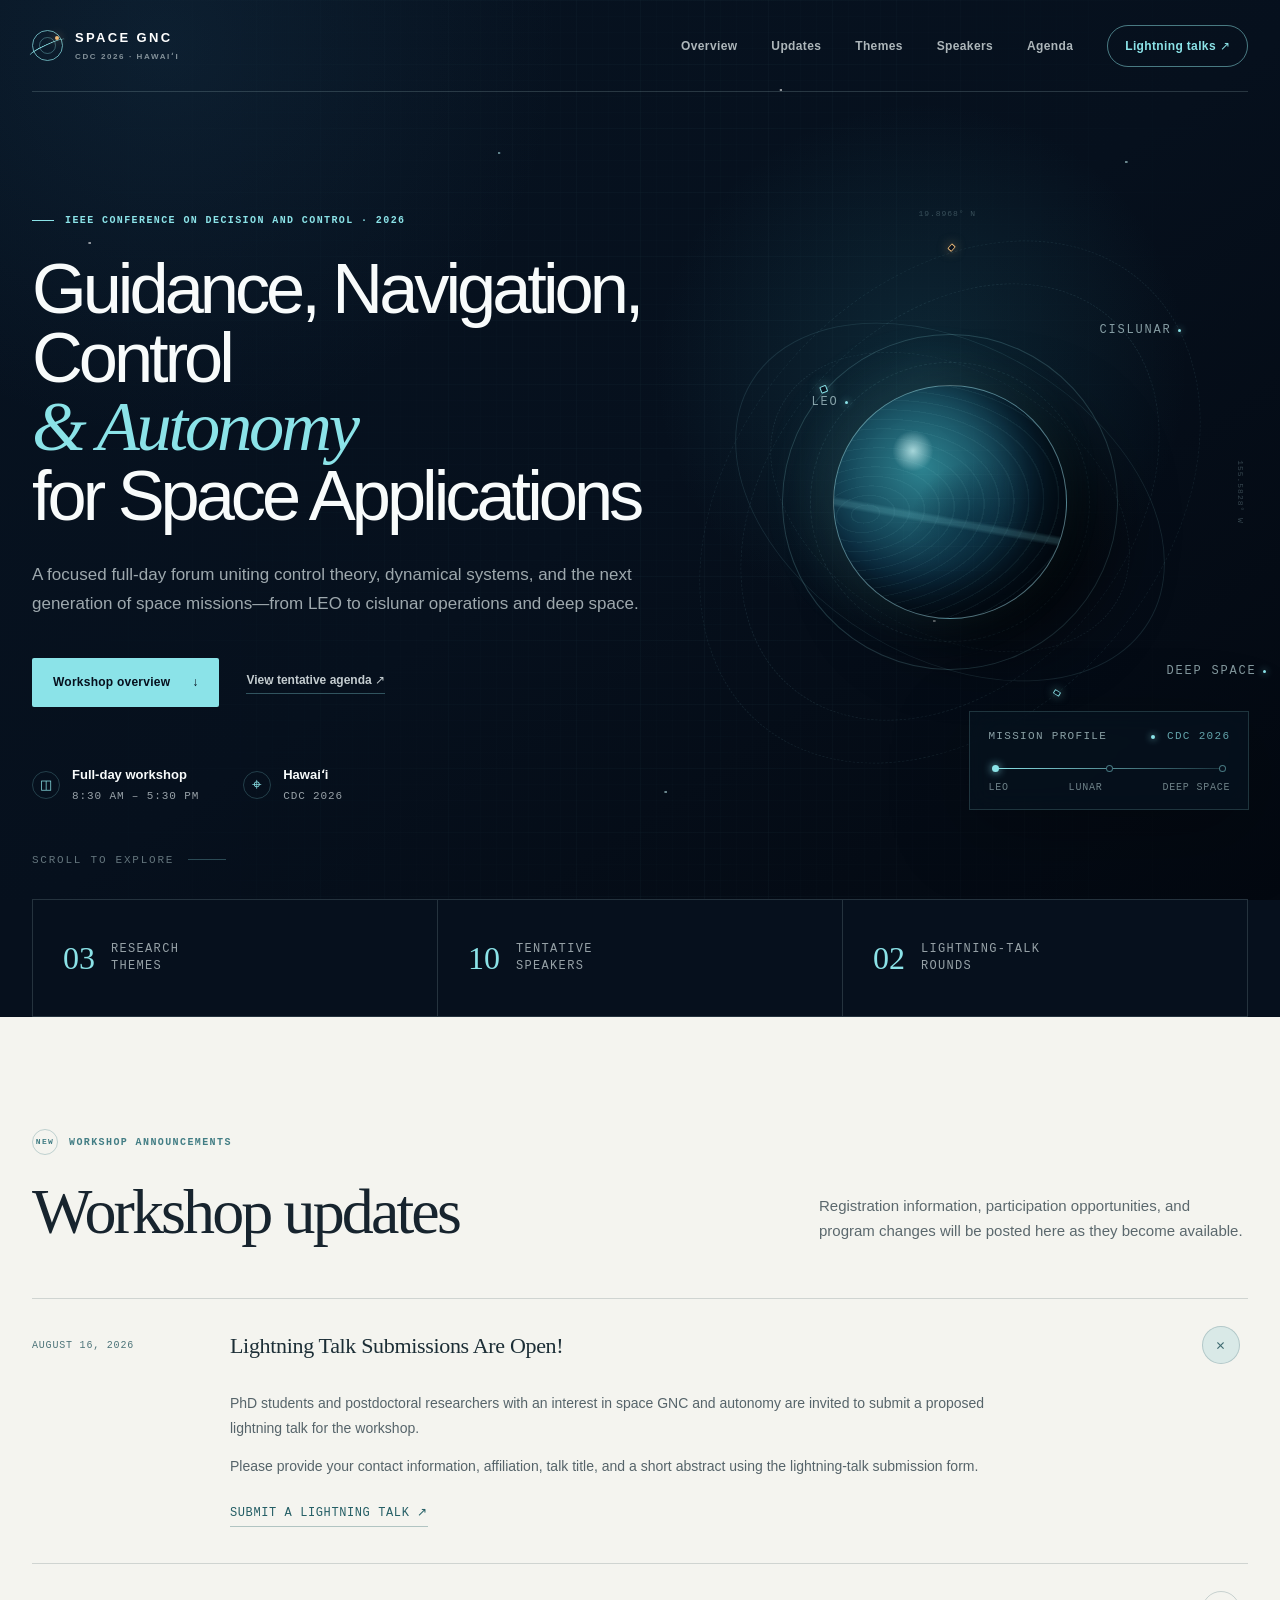
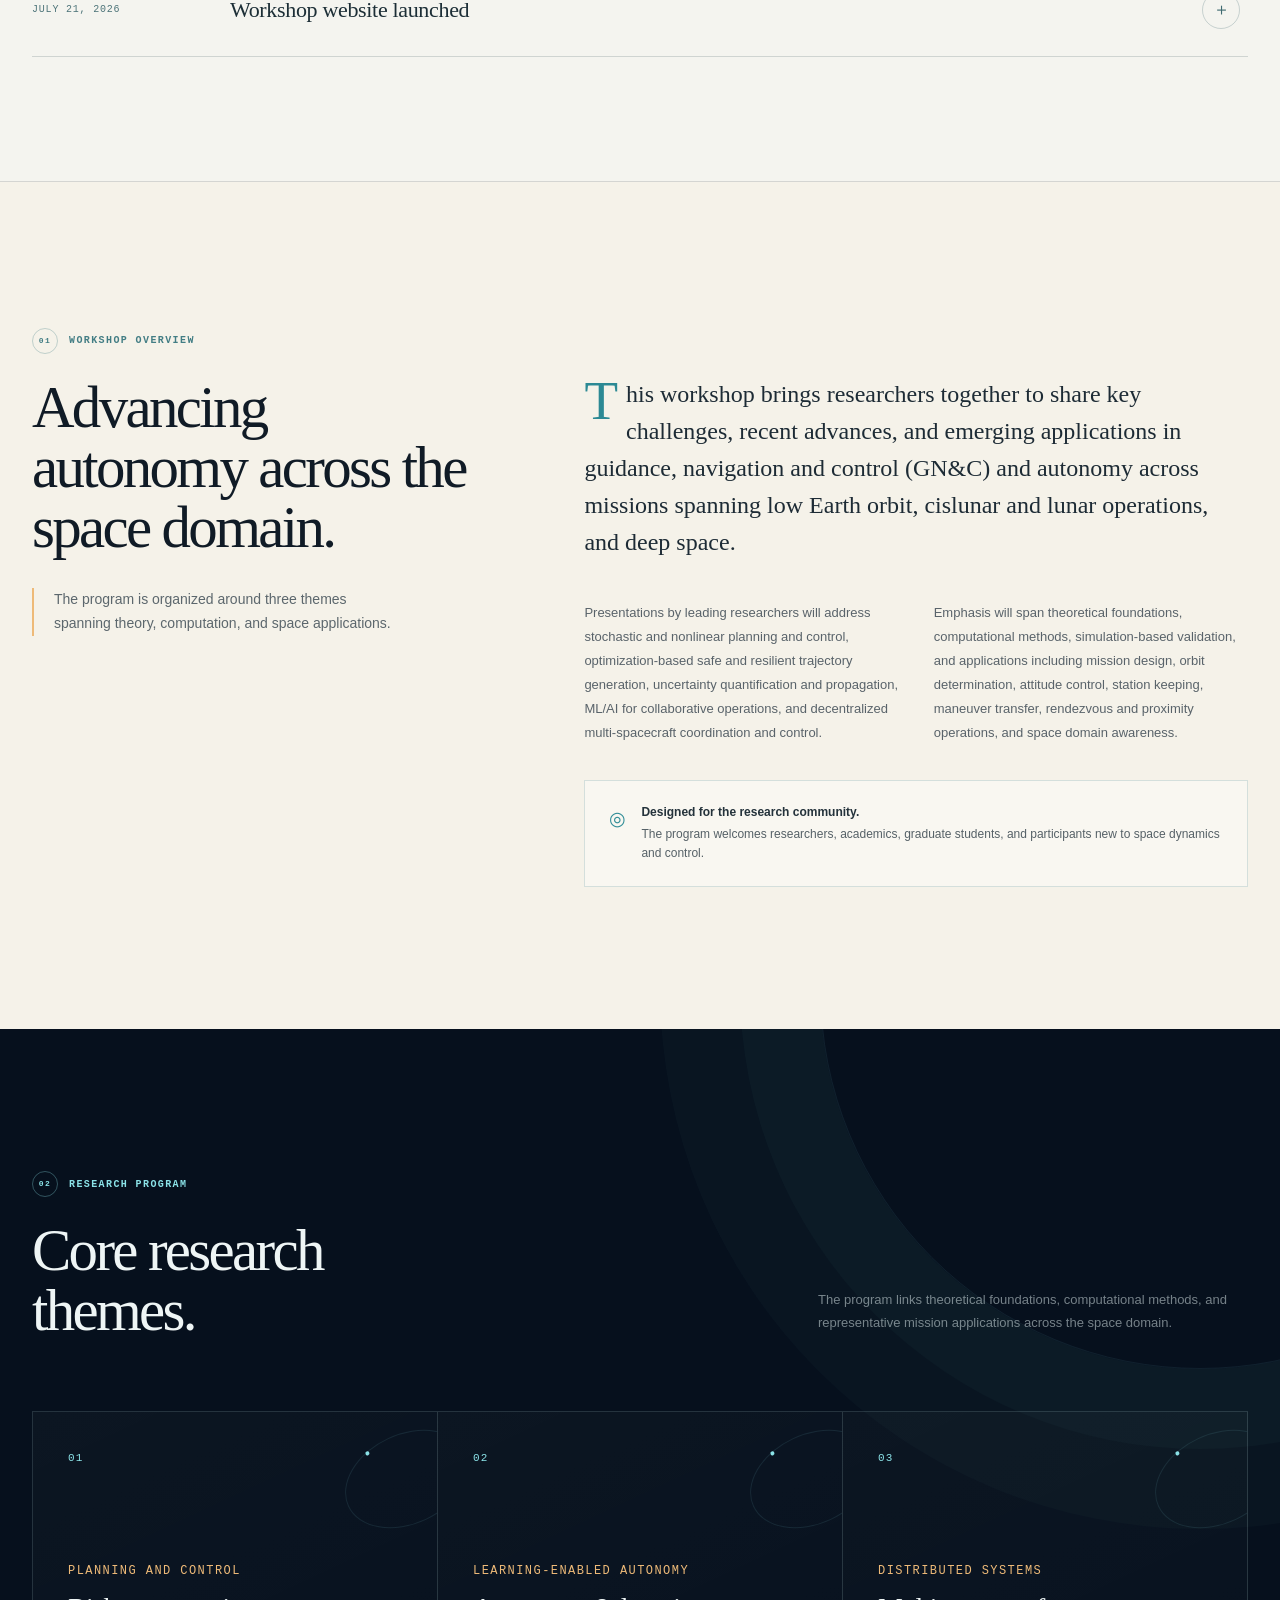
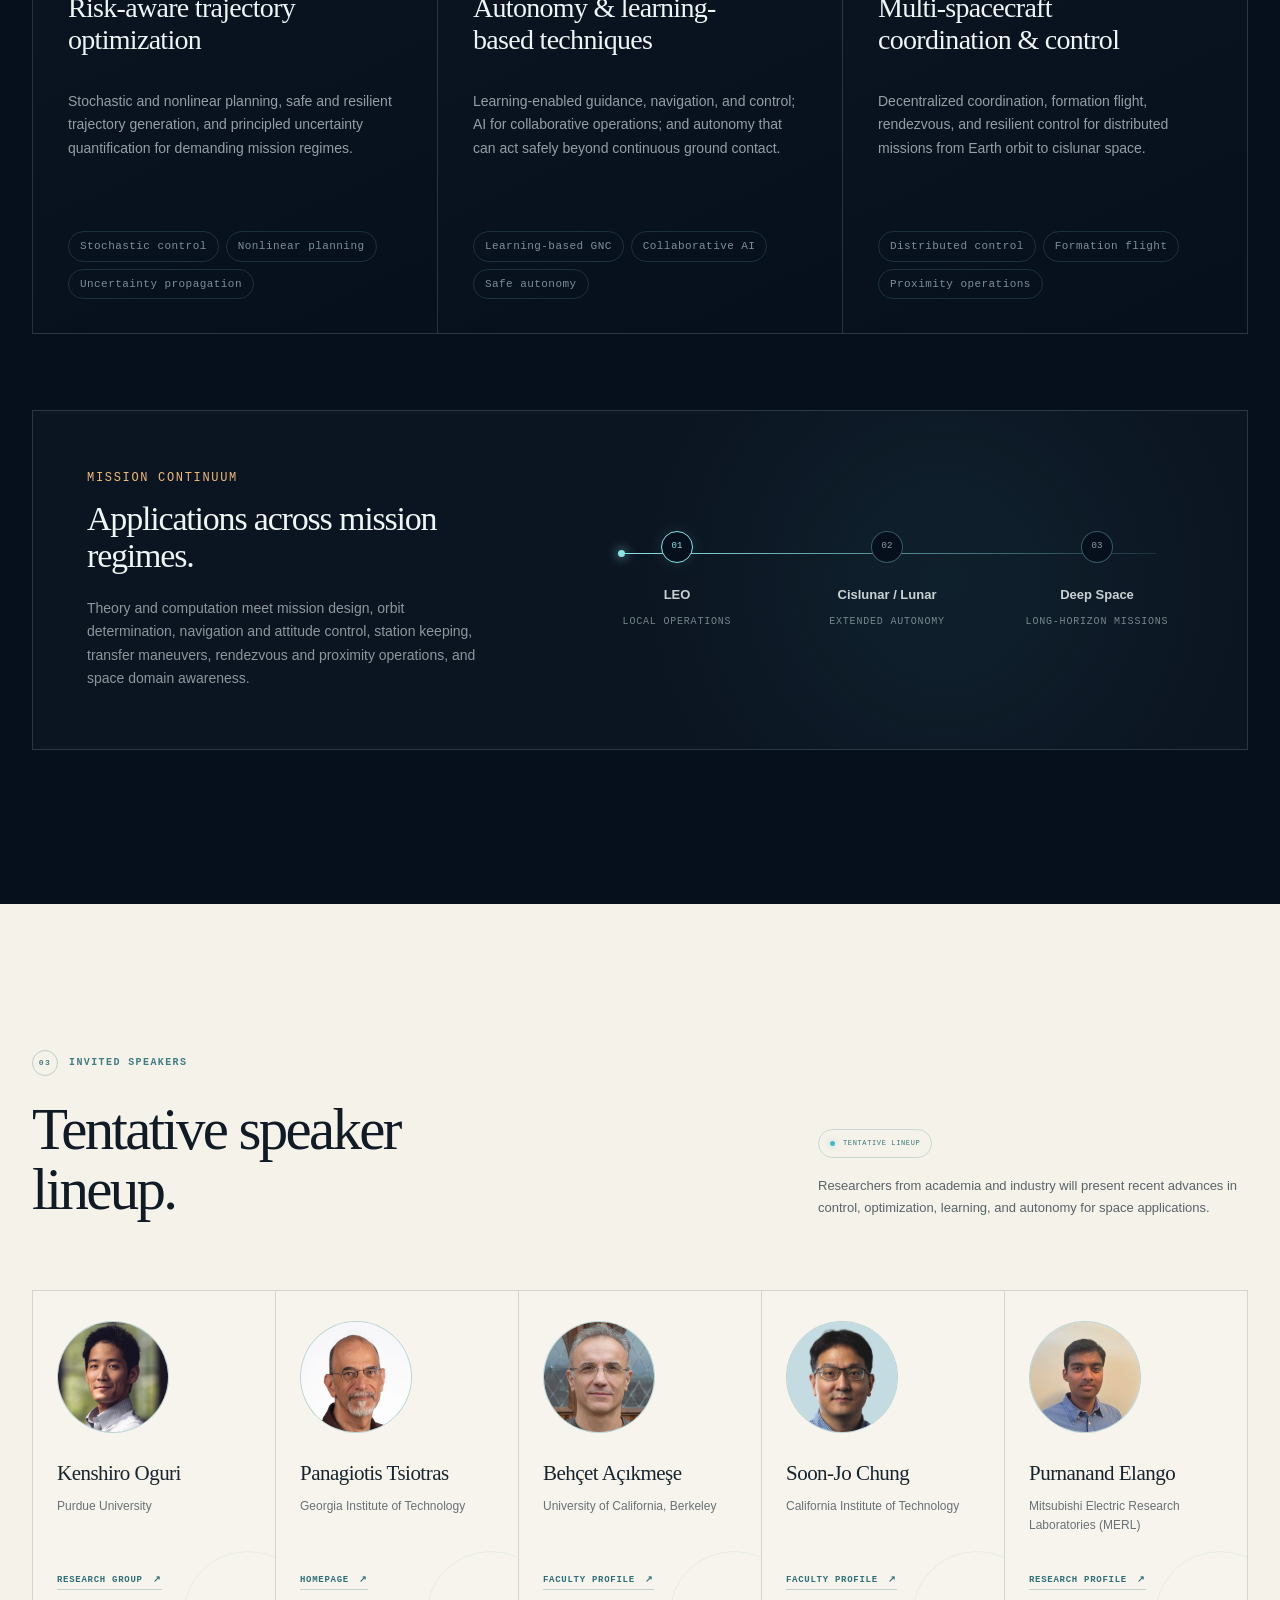
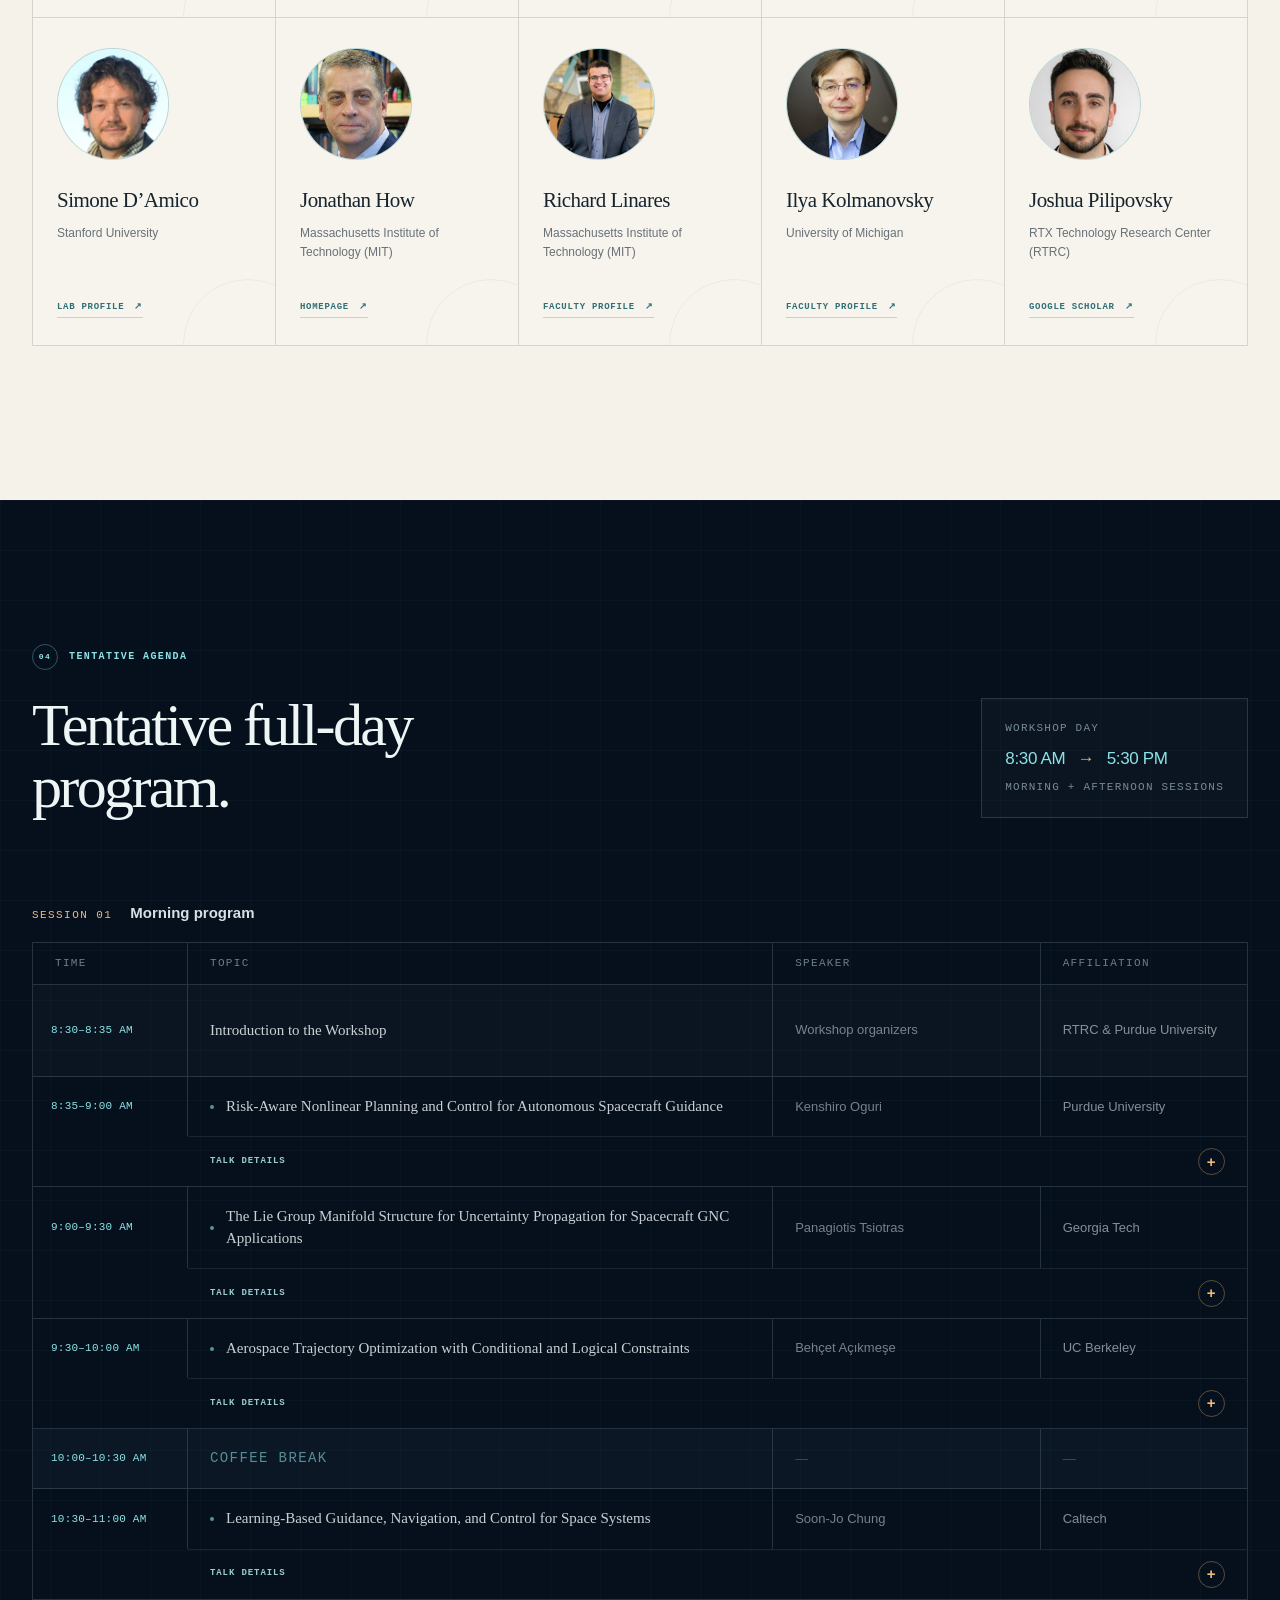
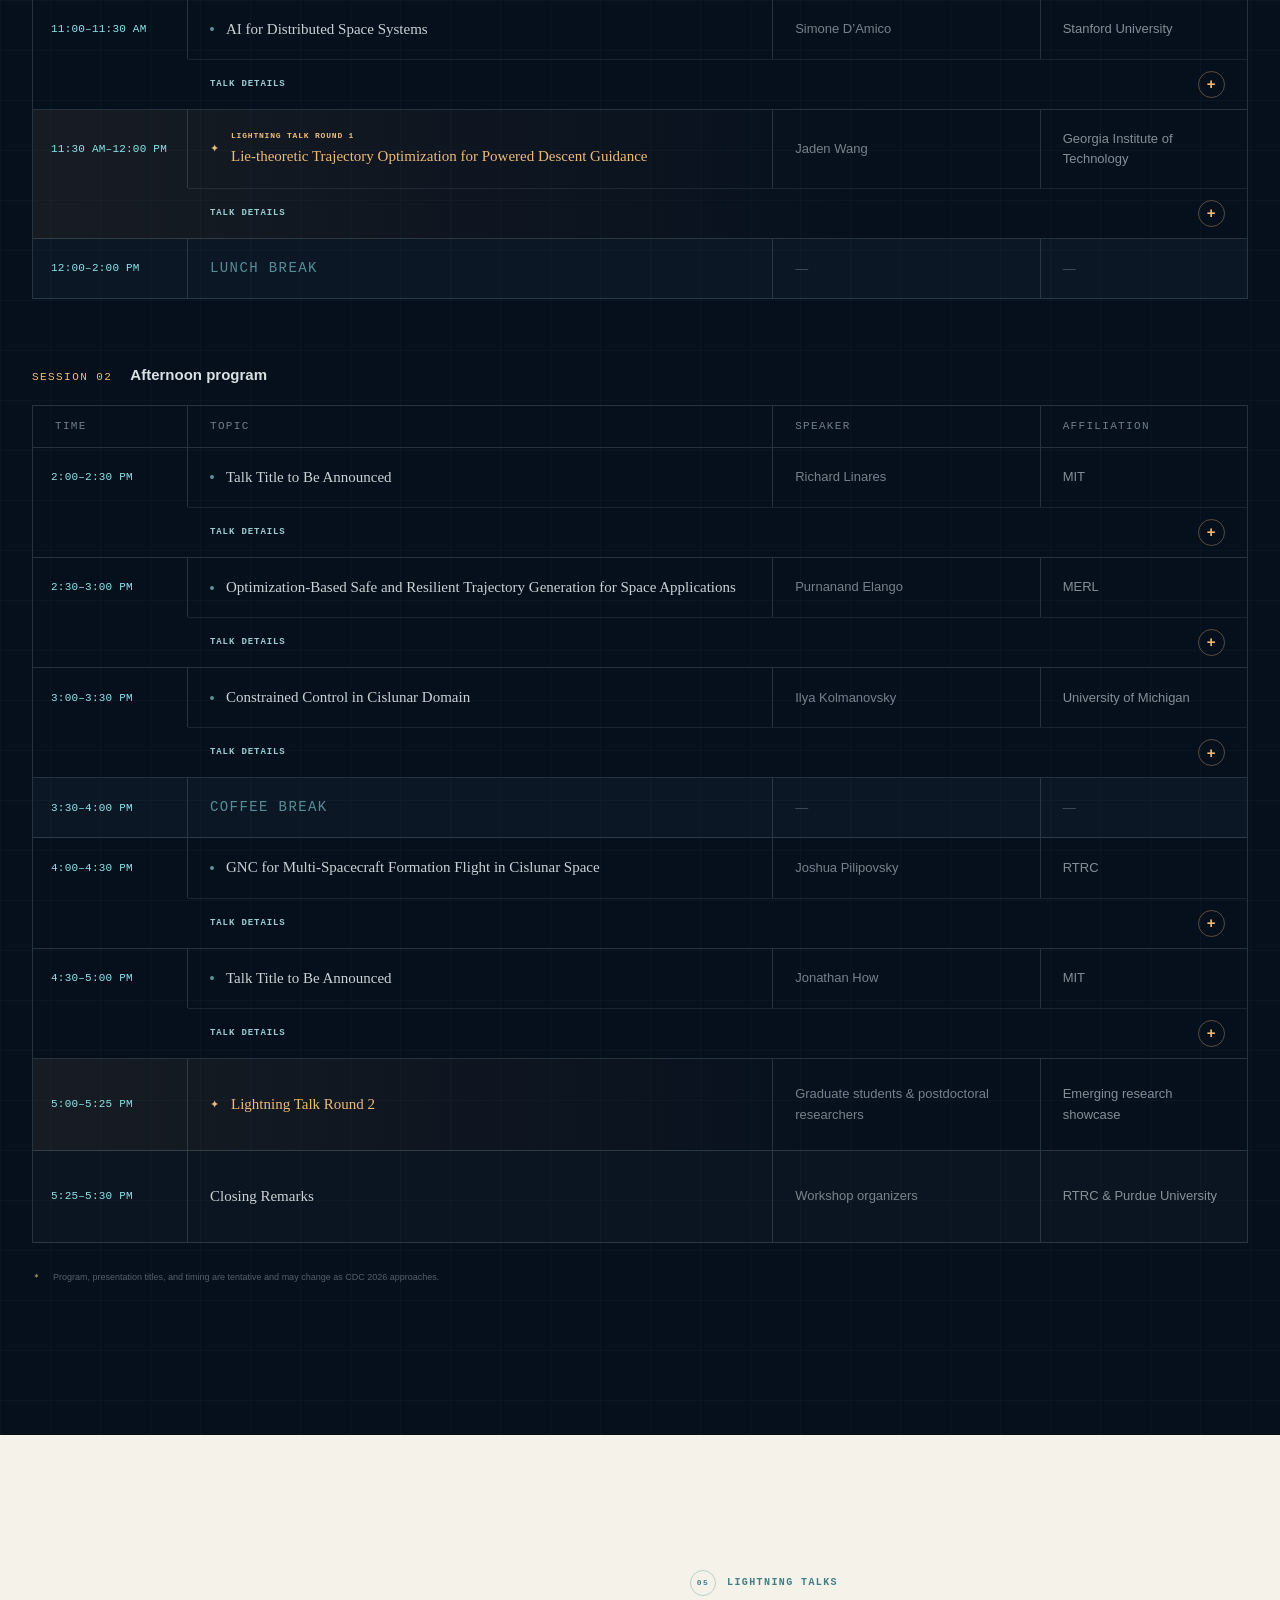
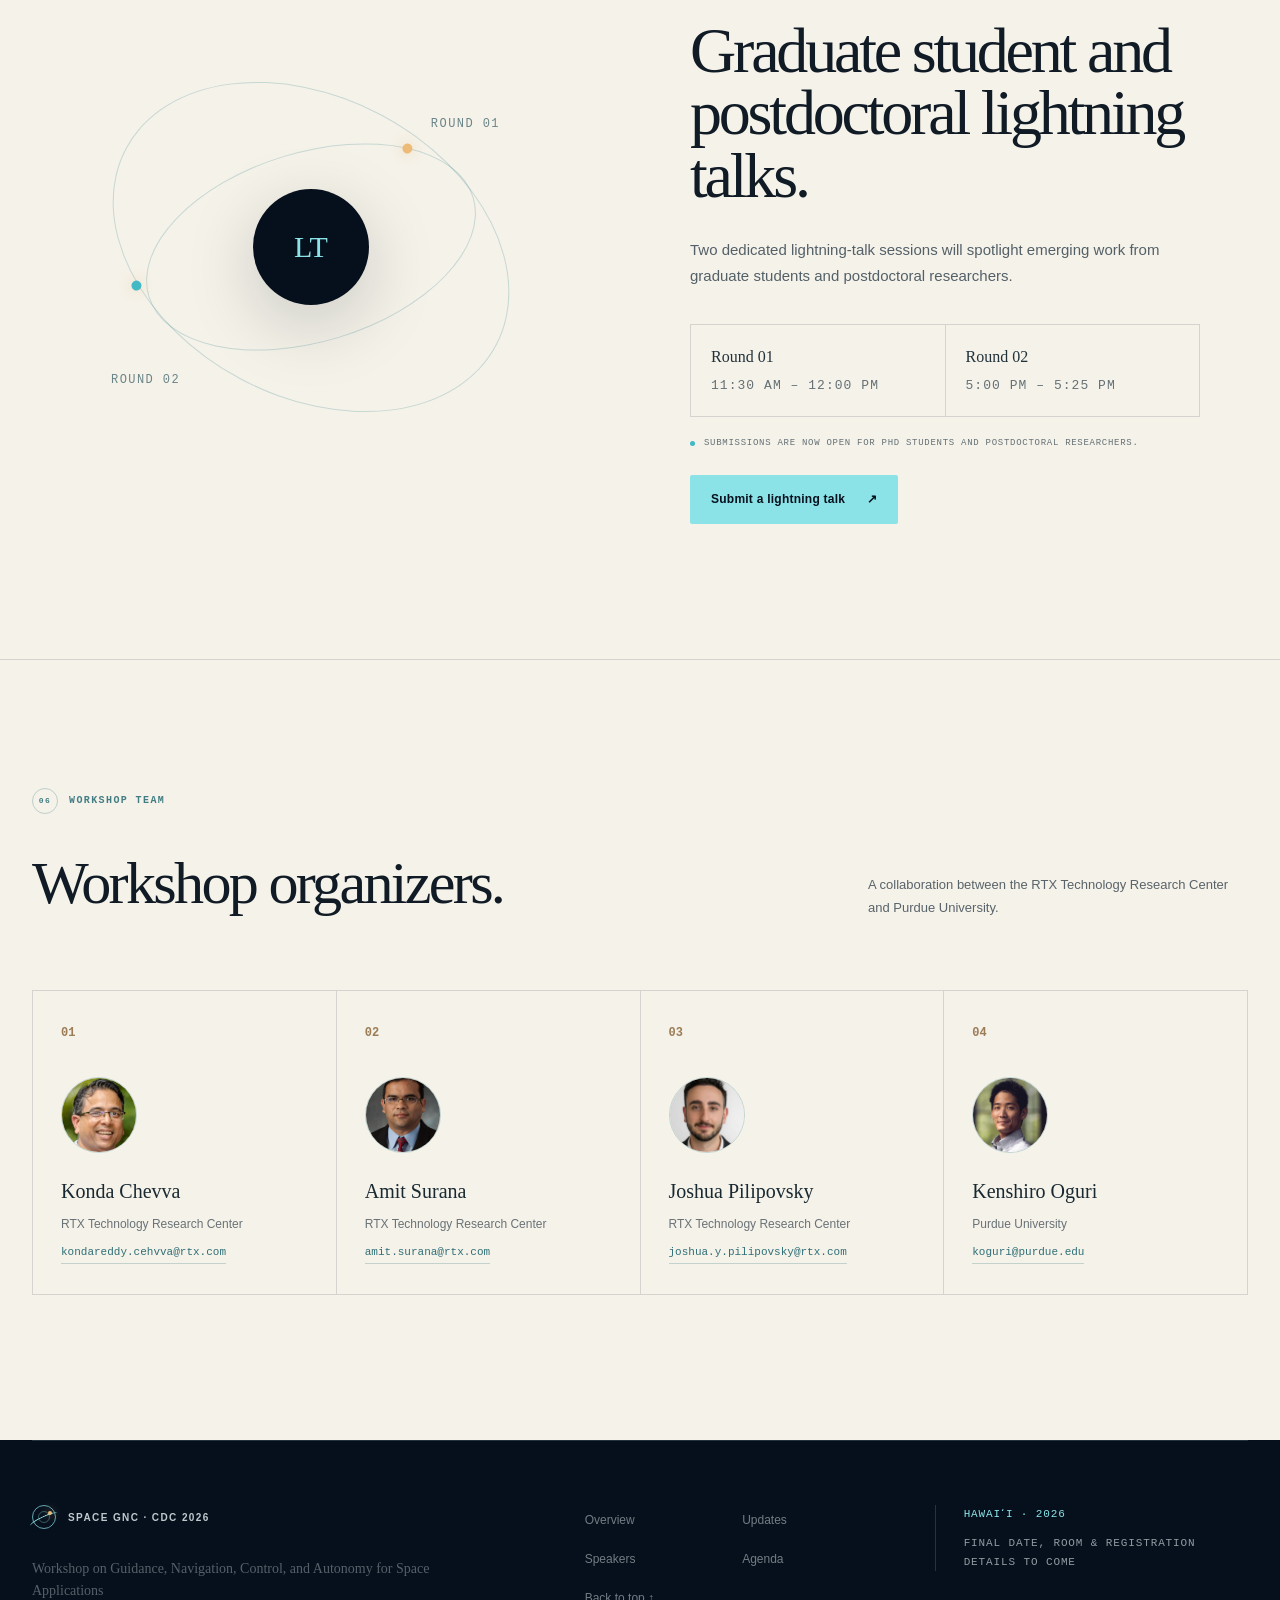
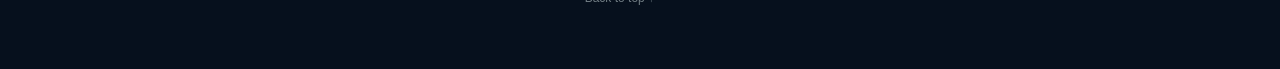
==== commit 606261a5: "Link Joshua Pilipovsky profile to Google Scholar" ====
--- a/index.html
+++ b/index.html
@@ -464,14 +464,14 @@
                 <a class="speaker-profile" href="https://aero.engin.umich.edu/people/kolmanovsky-ilya/" target="_blank" rel="noopener noreferrer">Faculty profile <span aria-hidden="true">↗</span></a>
               </article>
               <article class="speaker-card">
-                <a class="speaker-avatar" href="https://github.com/JoshPilipovsky" target="_blank" rel="noopener noreferrer" aria-label="Visit Joshua Pilipovsky's GitHub profile">
+                <a class="speaker-avatar" href="https://scholar.google.com/citations?user=f1WEqBkAAAAJ" target="_blank" rel="noopener noreferrer" aria-label="Visit Joshua Pilipovsky's Google Scholar profile">
                   <img src="assets/headshots/josh-headshot.png" alt="Joshua Pilipovsky" />
                 </a>
-                <h3><a href="https://github.com/JoshPilipovsky" target="_blank" rel="noopener noreferrer">Joshua Pilipovsky</a></h3>
+                <h3><a href="https://scholar.google.com/citations?user=f1WEqBkAAAAJ" target="_blank" rel="noopener noreferrer">Joshua Pilipovsky</a></h3>
                 <p class="speaker-affiliation">
                   RTX Technology Research Center (RTRC)
                 </p>
-                <a class="speaker-profile" href="https://github.com/JoshPilipovsky" target="_blank" rel="noopener noreferrer">Profile <span aria-hidden="true">↗</span></a>
+                <a class="speaker-profile" href="https://scholar.google.com/citations?user=f1WEqBkAAAAJ" target="_blank" rel="noopener noreferrer">Google Scholar <span aria-hidden="true">↗</span></a>
               </article>
             </div>
           </div>
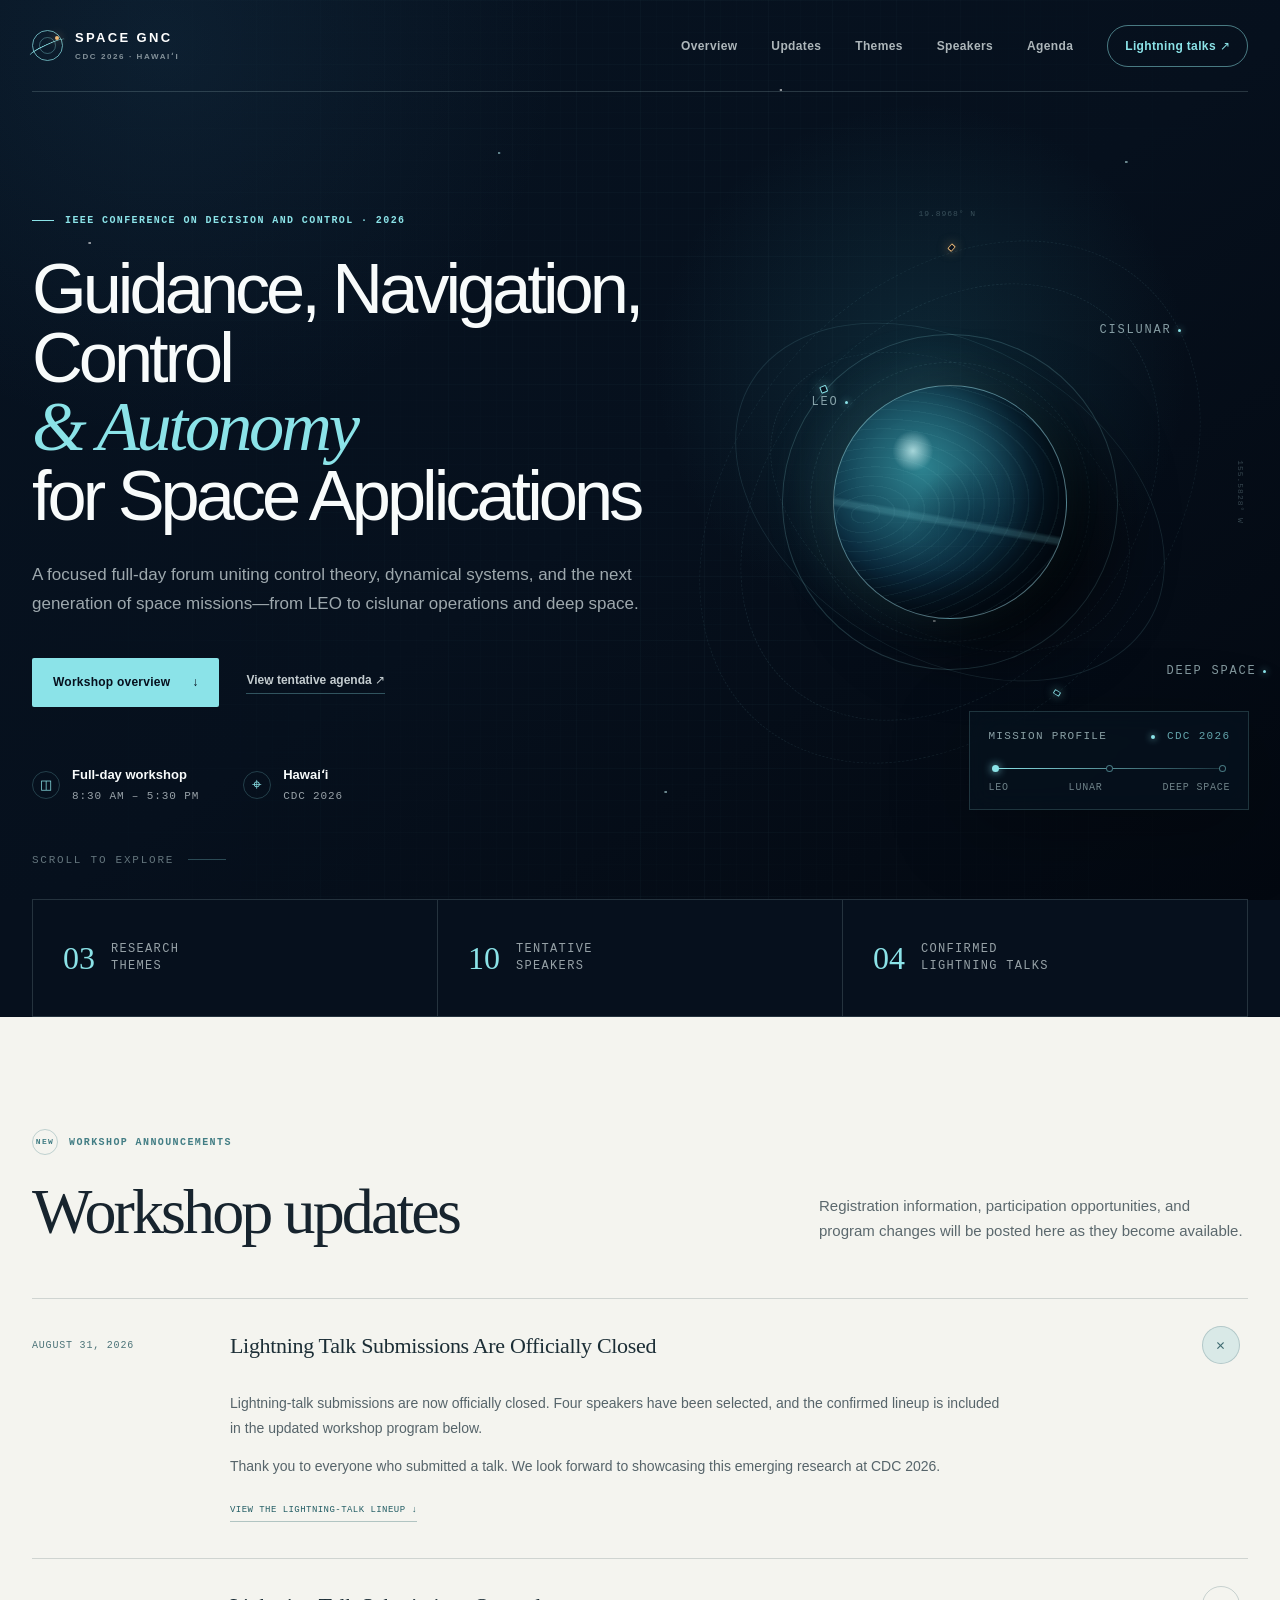
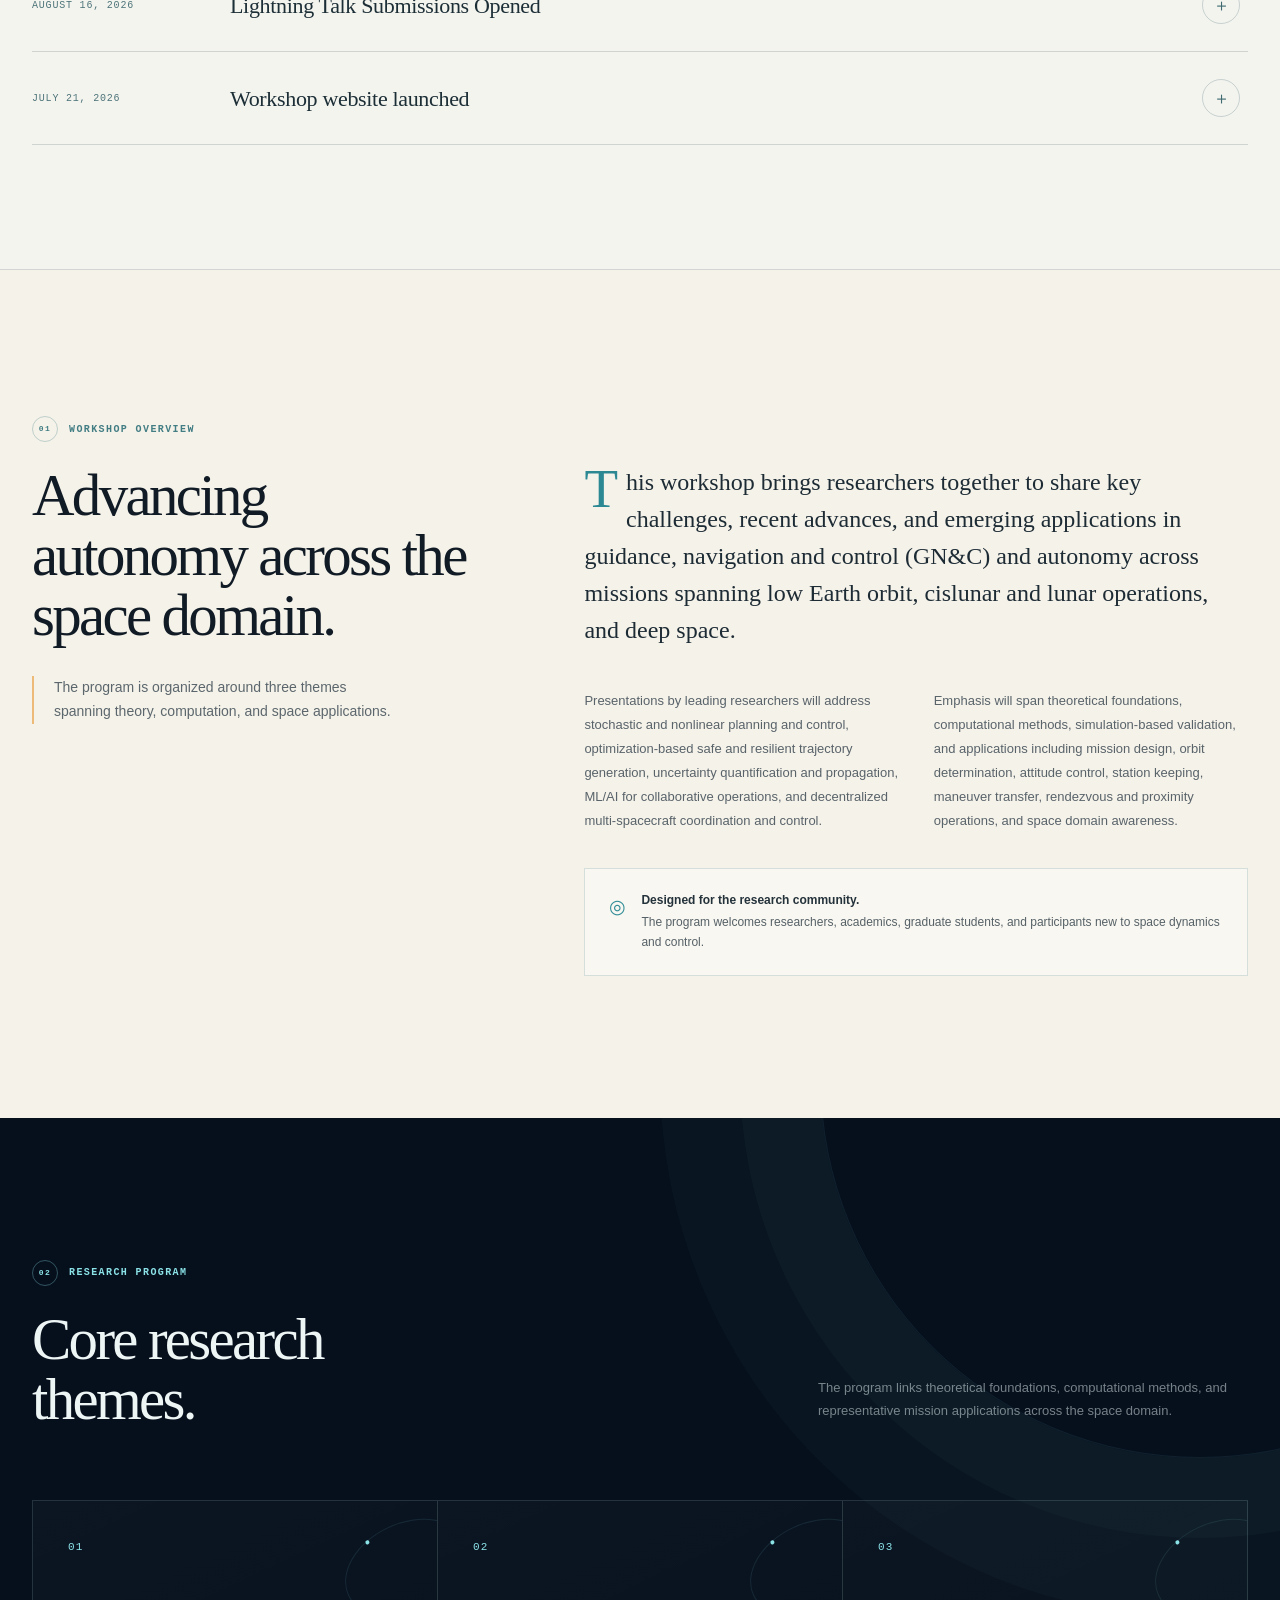
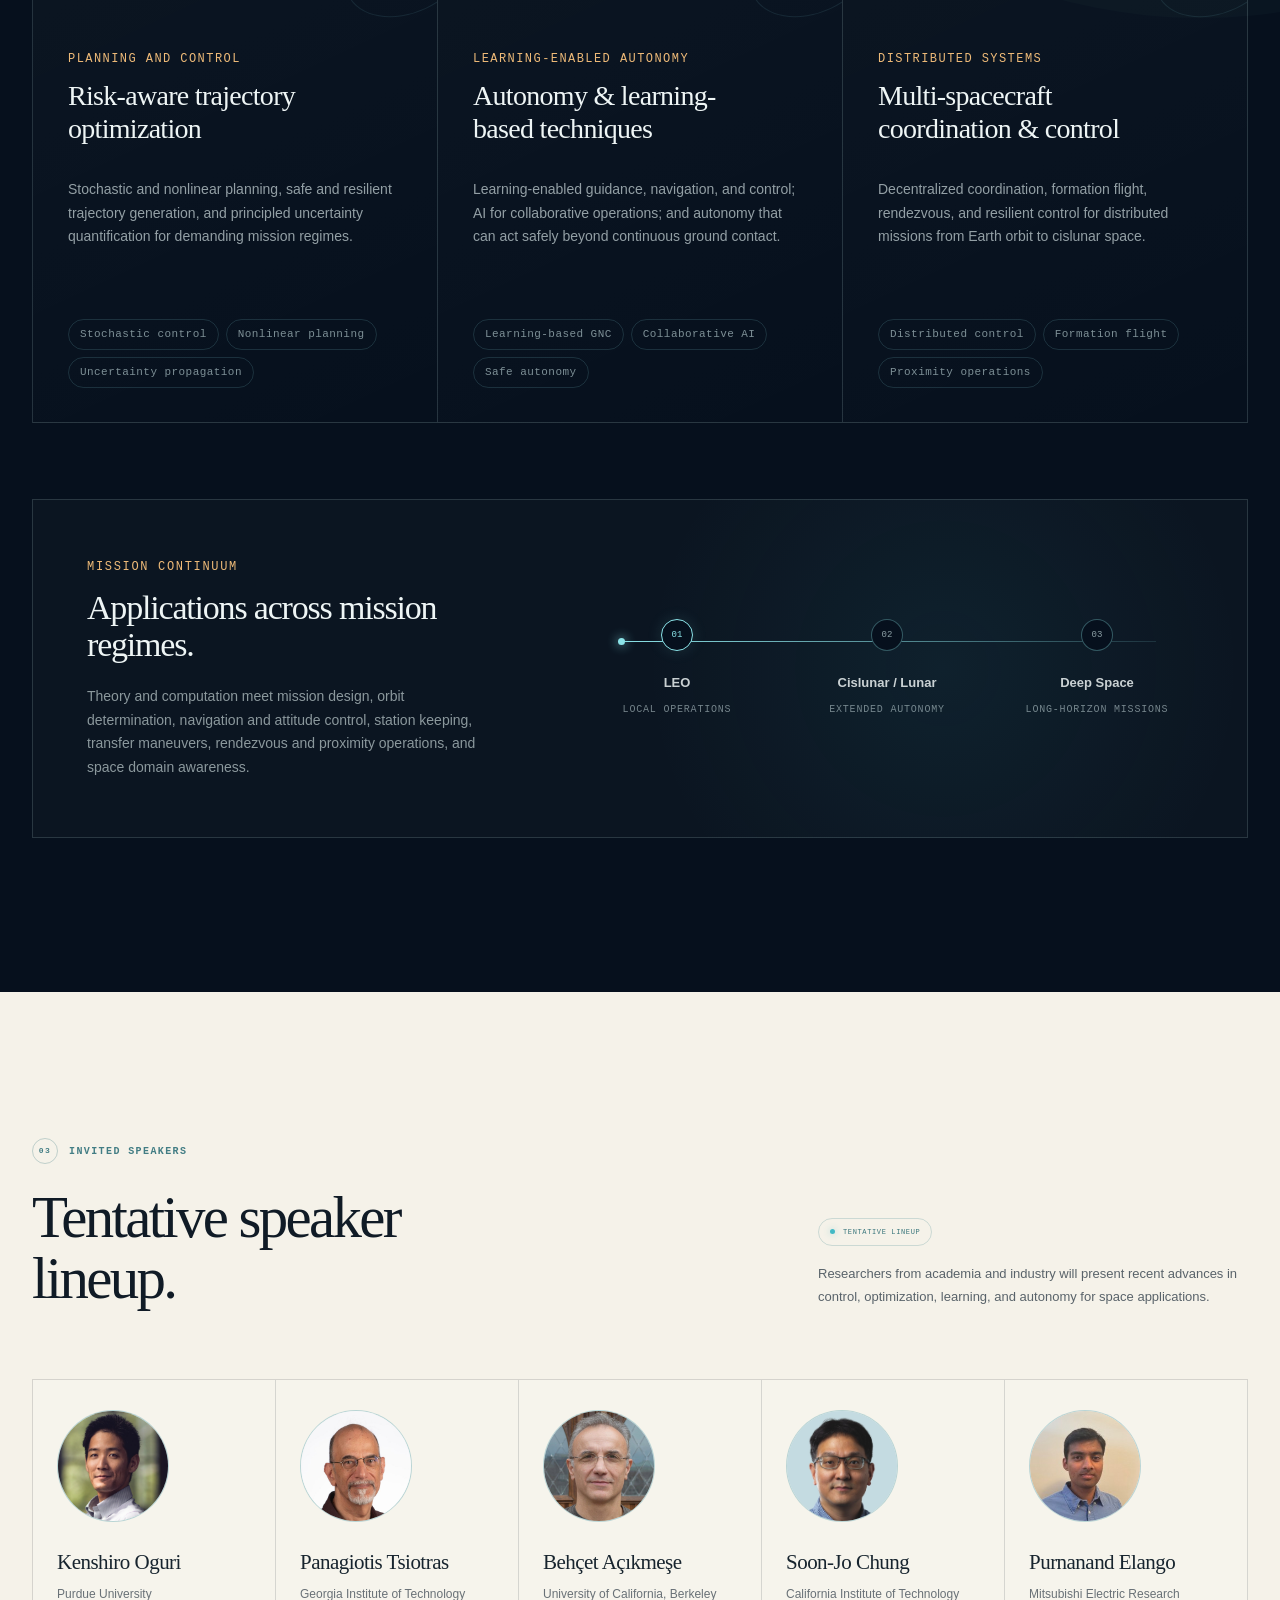
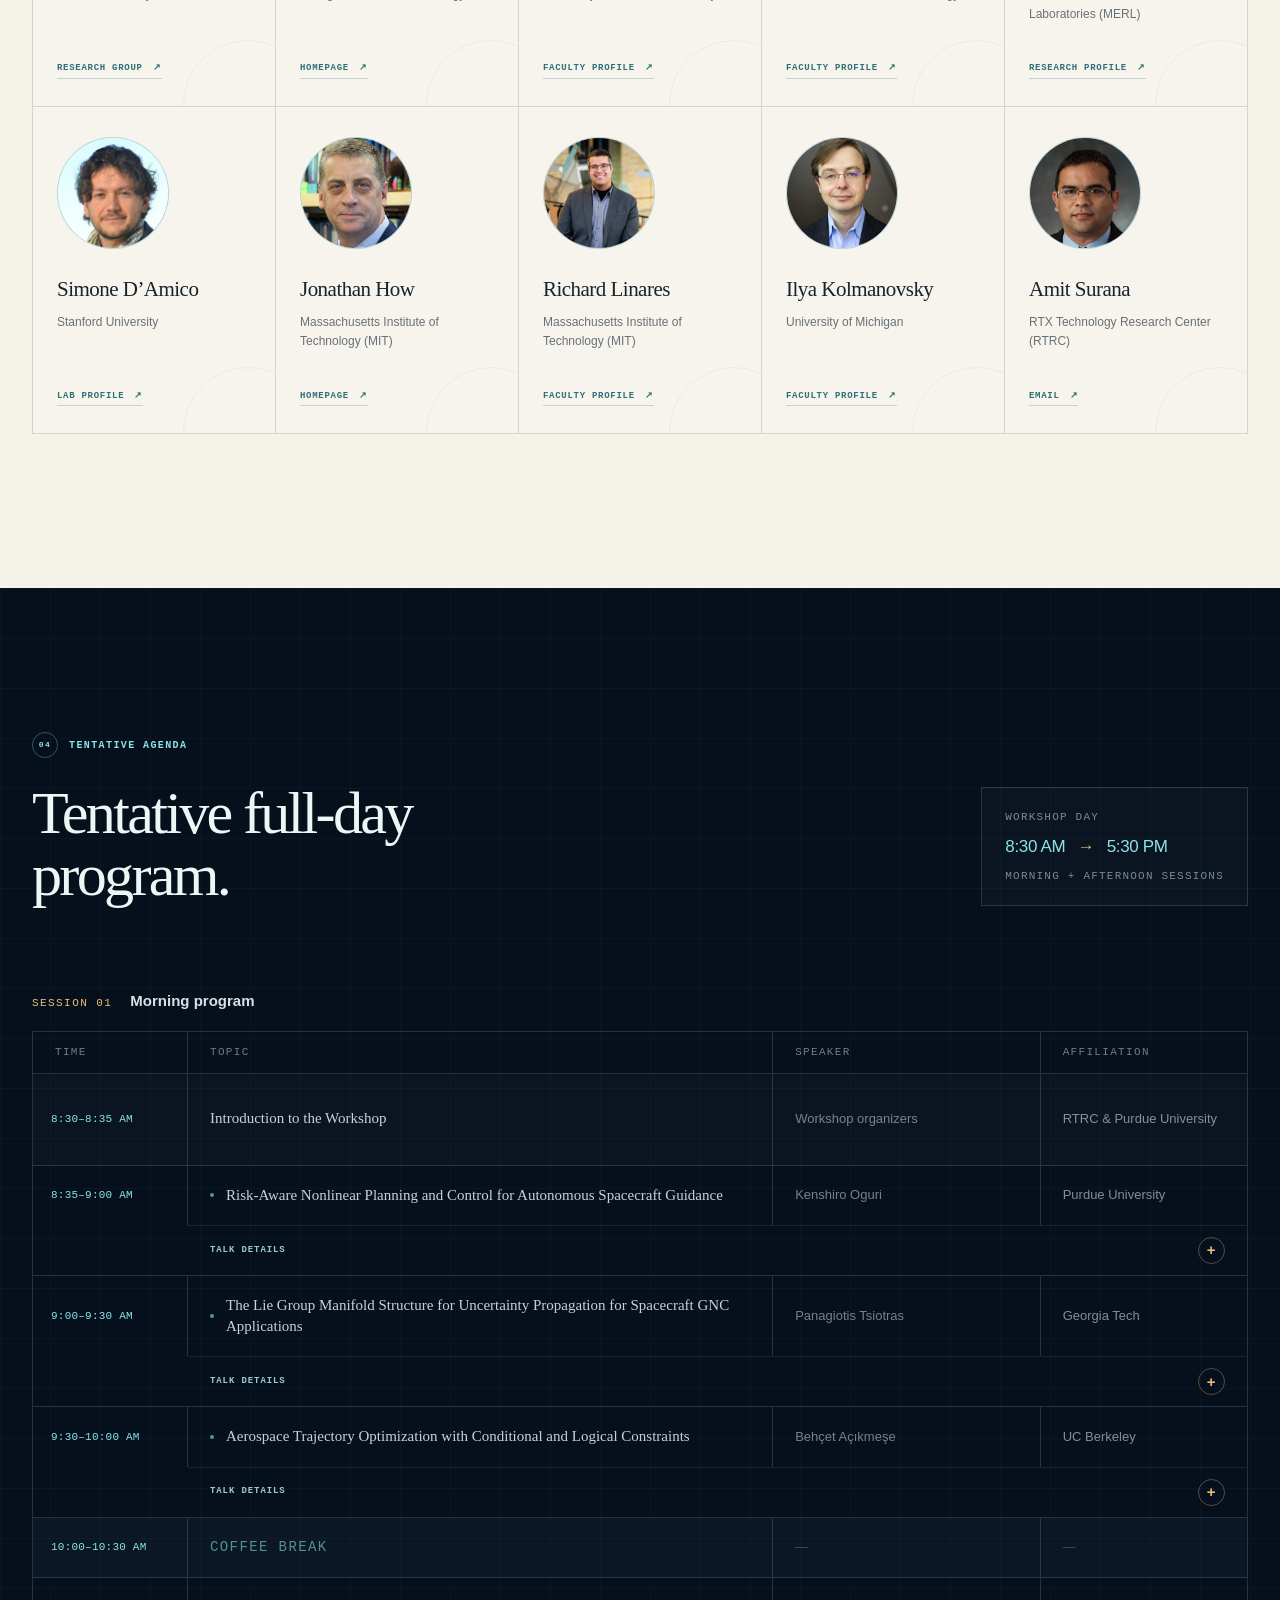
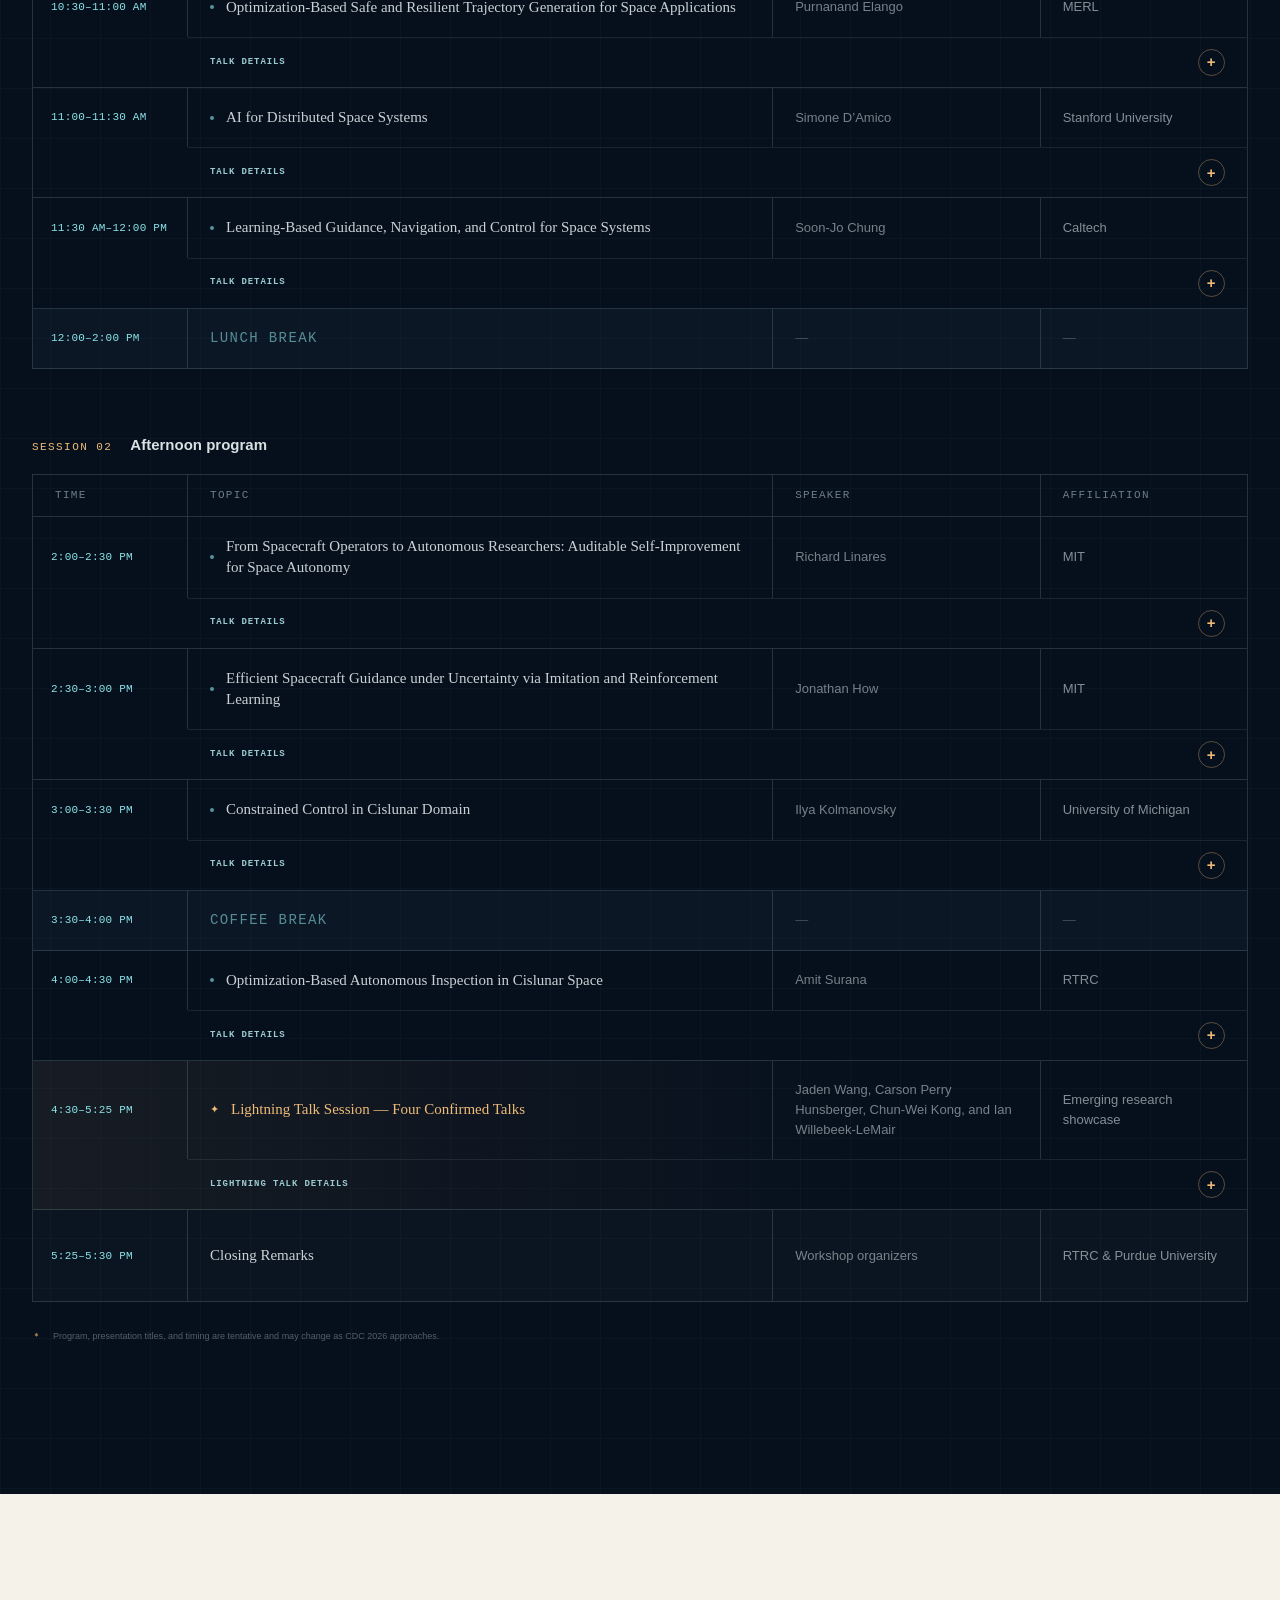
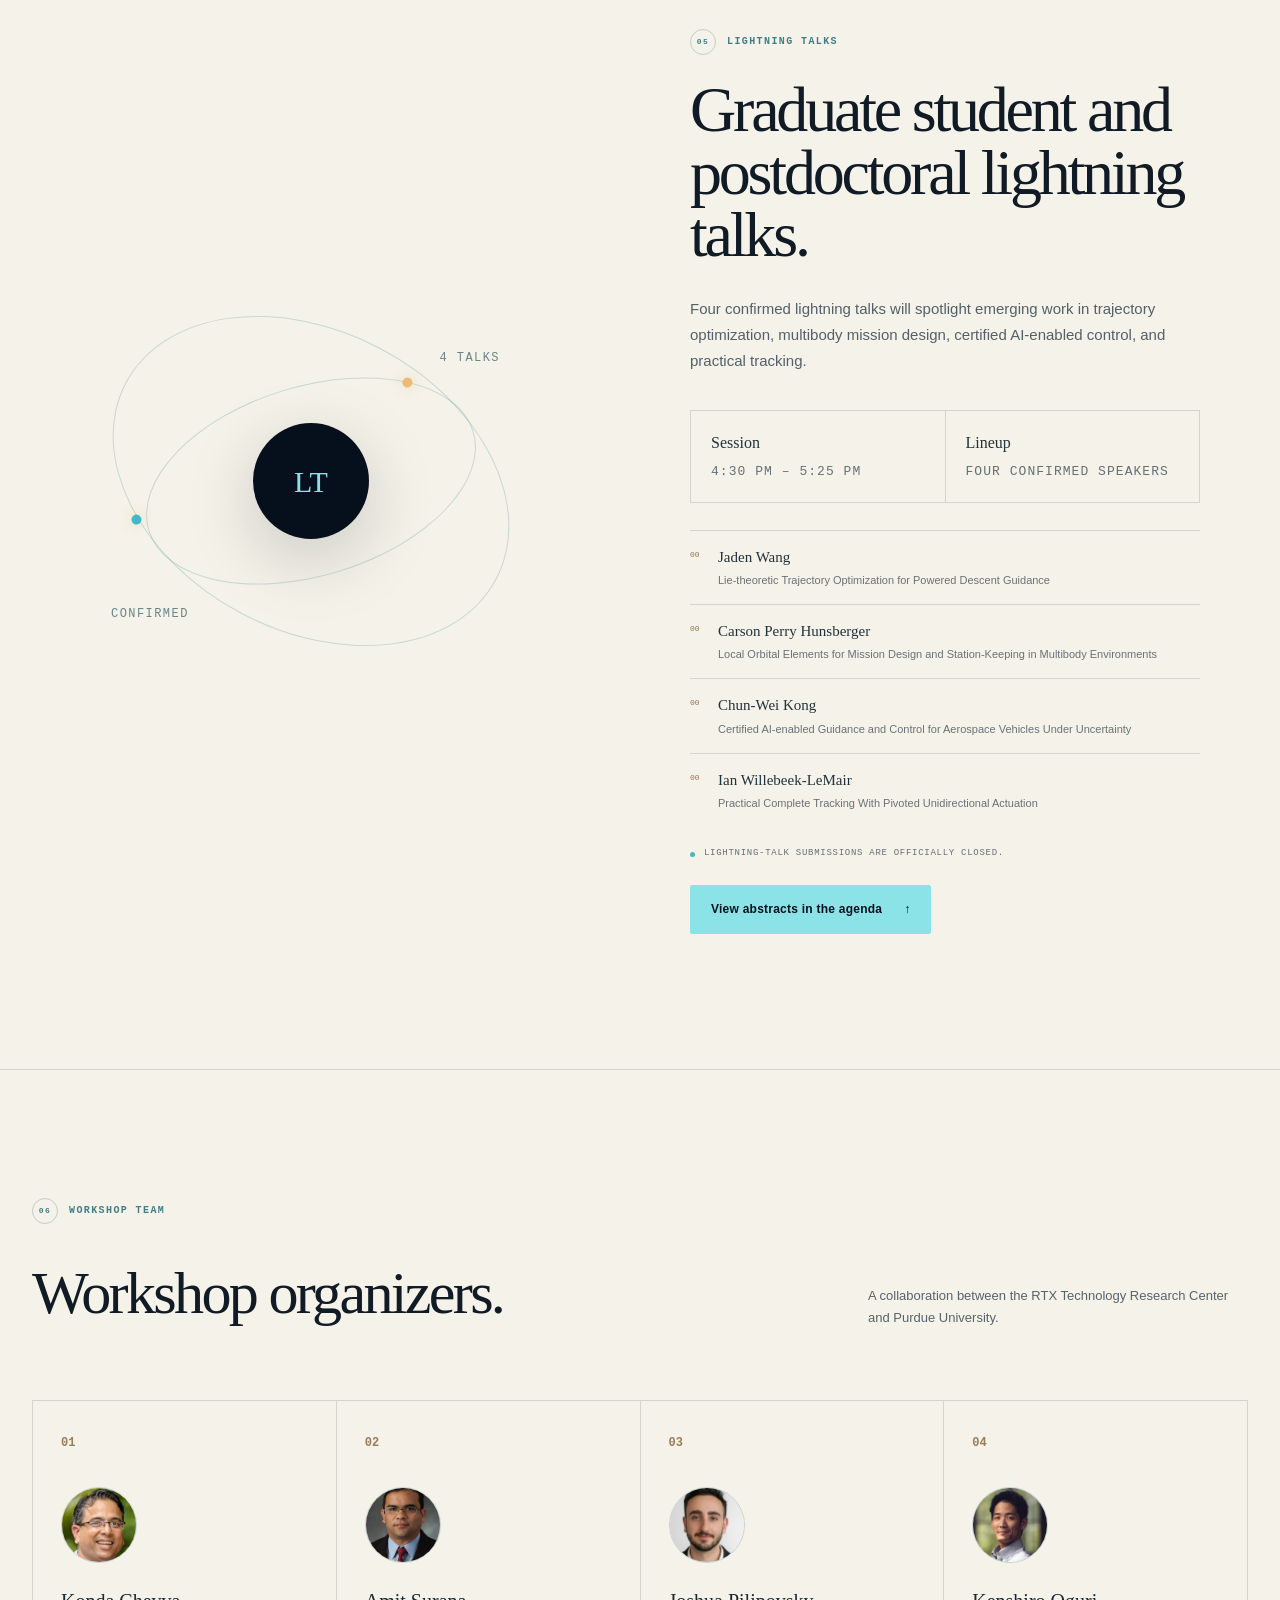
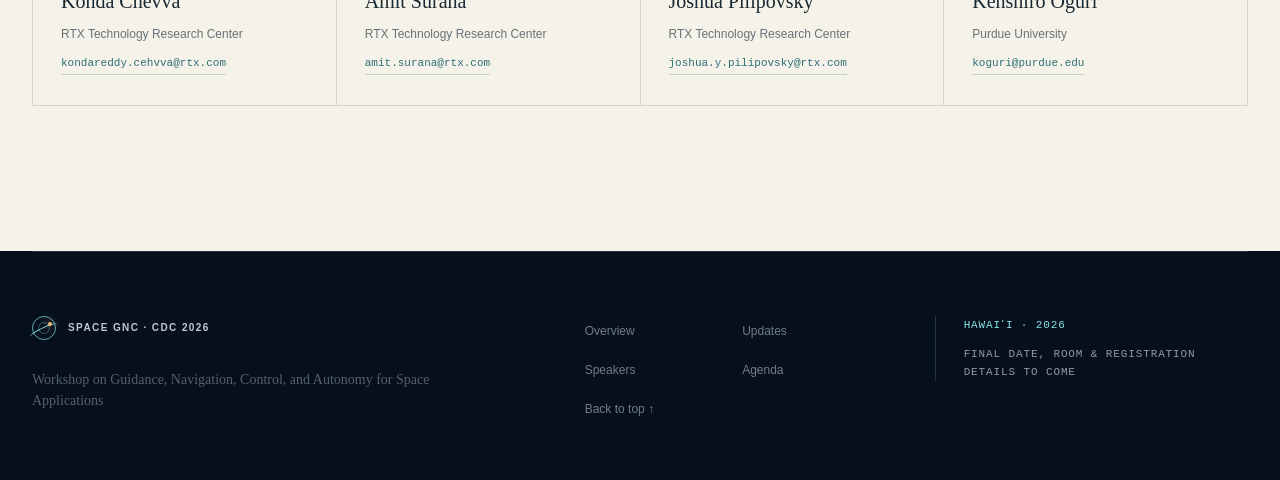
==== commit 20f5a3f8: "Update agenda and lightning talk lineup" ====
--- a/index.html
+++ b/index.html
@@ -149,7 +149,7 @@
             <strong>10</strong><span>Tentative<br />speakers</span>
           </div>
           <div>
-            <strong>02</strong><span>Lightning-talk<br />rounds</span>
+            <strong>04</strong><span>Confirmed<br />lightning talks</span>
           </div>
         </section>
         <!-- Timestamped workshop announcements -->
@@ -170,32 +170,46 @@
             <div class="updates-list">
               <details class="update-item" open>
                 <summary>
+                  <span class="update-date">August 31, 2026</span
+                  ><span class="update-title"
+                    >Lightning Talk Submissions Are Officially Closed</span
+                  ><span class="update-toggle" aria-hidden="true">＋</span>
+                </summary>
+                <div class="update-body">
+                  <p>
+                    Lightning-talk submissions are now officially closed. Four
+                    speakers have been selected, and the confirmed lineup is
+                    included in the updated workshop program below.
+                  </p>
+                  <p>
+                    Thank you to everyone who submitted a talk. We look forward
+                    to showcasing this emerging research at CDC 2026.
+                  </p>
+                  <div class="update-actions">
+                    <a href="#lightning"
+                      >View the lightning-talk lineup
+                      <span aria-hidden="true">↓</span></a
+                    >
+                  </div>
+                </div>
+              </details>
+              <details class="update-item">
+                <summary>
                   <span class="update-date">August 16, 2026</span
                   ><span class="update-title"
-                    >Lightning Talk Submissions Are Open!</span
+                    >Lightning Talk Submissions Opened</span
                   ><span class="update-toggle" aria-hidden="true">＋</span>
                 </summary>
                 <div class="update-body">
                   <p>
                     PhD students and postdoctoral researchers with an interest
-                    in space GNC and autonomy are invited to submit a proposed
+                    in space GNC and autonomy were invited to submit a proposed
                     lightning talk for the workshop.
                   </p>
                   <p>
-                    Please provide your contact information, affiliation, talk
-                    title, and a short abstract using the lightning-talk
-                    submission form.
+                    The submission period has since closed with four confirmed
+                    speakers.
                   </p>
-                  <div class="update-actions">
-                    <a
-                      href="https://docs.google.com/forms/d/e/1FAIpQLSc20-xvQp_w1fAsRW4aa1MGWbubitI67Ceor7S-6sH-8-mn-Q/viewform"
-                      target="_blank"
-                      rel="noopener noreferrer"
-                      style="font-size: 12px"
-                      >Submit a lightning talk
-                      <span aria-hidden="true">↗</span></a
-                    >
-                  </div>
                 </div>
               </details>
               <details class="update-item">
@@ -464,14 +478,14 @@
                 <a class="speaker-profile" href="https://aero.engin.umich.edu/people/kolmanovsky-ilya/" target="_blank" rel="noopener noreferrer">Faculty profile <span aria-hidden="true">↗</span></a>
               </article>
               <article class="speaker-card">
-                <a class="speaker-avatar" href="https://scholar.google.com/citations?user=f1WEqBkAAAAJ" target="_blank" rel="noopener noreferrer" aria-label="Visit Joshua Pilipovsky's Google Scholar profile">
-                  <img src="assets/headshots/josh-headshot.png" alt="Joshua Pilipovsky" />
+                <a class="speaker-avatar" href="mailto:amit.surana@rtx.com" aria-label="Email Amit Surana">
+                  <img src="assets/headshots/amit-headshot.jpg" alt="Amit Surana" />
                 </a>
-                <h3><a href="https://scholar.google.com/citations?user=f1WEqBkAAAAJ" target="_blank" rel="noopener noreferrer">Joshua Pilipovsky</a></h3>
+                <h3><a href="mailto:amit.surana@rtx.com">Amit Surana</a></h3>
                 <p class="speaker-affiliation">
                   RTX Technology Research Center (RTRC)
                 </p>
-                <a class="speaker-profile" href="https://scholar.google.com/citations?user=f1WEqBkAAAAJ" target="_blank" rel="noopener noreferrer">Google Scholar <span aria-hidden="true">↗</span></a>
+                <a class="speaker-profile" href="mailto:amit.surana@rtx.com">Email <span aria-hidden="true">↗</span></a>
               </article>
             </div>
           </div>
@@ -531,7 +545,9 @@
                     <summary><span>Talk details</span><i aria-hidden="true">+</i></summary>
                     <div class="agenda-details-body">
                       <p class="talk-label">Abstract</p>
-                      <p class="talk-abstract">Abstract forthcoming.</p>
+                      <p class="talk-abstract">
+                        Space is vast. Even at lunar distances of about 380,000 km, spacecraft require specialized ground infrastructure for communication; deep-space missions operate hundreds to thousands of times farther away. As communication becomes increasingly delayed, intermittent, and costly, spacecraft must operate autonomously for longer periods with limited human intervention. This poses a challenging control problem: uncertainty grows under limited information, safety requirements are stringent, and the underlying dynamics are strongly nonlinear. To address these challenges, I will present scalable algorithms for risk-aware nonlinear stochastic optimal control that integrate uncertainty quantification, distribution steering, and sequential convex programming. The talk will demonstrate these methods through spacecraft guidance applications, while highlighting their broader relevance to safe autonomous decision-making for nonlinear systems with limited information and intervention opportunities.
+                      </p>
                     </div>
                   </details>
                 </div>
@@ -583,15 +599,18 @@
                 <div class="agenda-row agenda-talk has-details" role="row">
                   <span class="agenda-time" role="cell">10:30–11:00 AM</span
                   ><span class="agenda-topic" role="cell"
-                    ><i aria-hidden="true"></i>Learning-Based Guidance,
-                    Navigation, and Control for Space Systems</span
-                  ><span class="agenda-speaker" role="cell">Soon-Jo Chung</span
-                  ><span class="agenda-affiliation" role="cell">Caltech</span>
+                    ><i aria-hidden="true"></i>Optimization-Based Safe and
+                    Resilient Trajectory Generation for Space Applications</span
+                  ><span class="agenda-speaker" role="cell"
+                    >Purnanand Elango</span
+                  ><span class="agenda-affiliation" role="cell">MERL</span>
                   <details class="agenda-details" role="cell">
                     <summary><span>Talk details</span><i aria-hidden="true">+</i></summary>
                     <div class="agenda-details-body">
                       <p class="talk-label">Abstract</p>
-                      <p class="talk-abstract">Abstract forthcoming.</p>
+                      <p class="talk-abstract">
+                        Future space missions require trajectory generation algorithms that ensure safety while remaining resilient to uncertainty, contingencies, and changing mission conditions. This talk presents a unified optimization-based perspective built on two complementary approaches: (i) continuous-time successive convexification, which promotes safety by enforcing dynamics and operational constraints throughout the trajectory rather than only at discrete sampling points; and (ii) deferred-decision trajectory optimization, which promotes resilience by preserving flexibility and postponing consequential decisions until additional information becomes available, thereby protecting against unmodeled uncertainty and unforeseen events. Together, these methods provide a foundation for reliable and adaptive trajectory generation for autonomous spacecraft guidance, navigation, and control.
+                      </p>
                     </div>
                   </details>
                 </div>
@@ -614,21 +633,18 @@
                     </div>
                   </details>
                 </div>
-                <div class="agenda-row agenda-lightning has-details" role="row">
+                <div class="agenda-row agenda-talk has-details" role="row">
                   <span class="agenda-time" role="cell">11:30 AM–12:00 PM</span
                   ><span class="agenda-topic" role="cell"
-                    ><b aria-hidden="true">✦</b><span><small class="agenda-session-label">Lightning Talk Round 1</small>Lie-theoretic Trajectory Optimization for Powered Descent Guidance</span></span
-                  ><span class="agenda-speaker" role="cell">Jaden Wang</span
-                  ><span class="agenda-affiliation" role="cell"
-                    >Georgia Institute of Technology</span
-                  >
+                    ><i aria-hidden="true"></i>Learning-Based Guidance,
+                    Navigation, and Control for Space Systems</span
+                  ><span class="agenda-speaker" role="cell">Soon-Jo Chung</span
+                  ><span class="agenda-affiliation" role="cell">Caltech</span>
                   <details class="agenda-details" role="cell">
                     <summary><span>Talk details</span><i aria-hidden="true">+</i></summary>
                     <div class="agenda-details-body">
                       <p class="talk-label">Abstract</p>
-                      <p class="talk-abstract">
-                        Although dual quaternion guidance (DQG) has demonstrated real-time performance on flight hardware, it still faces some theoretical challenges that hinder its performance. By applying Lie theory, we resolved these challenges and demonstrated faster and more robust performance in standard and highly nonlinear powered descent scenarios compared to DQG.
-                      </p>
+                      <p class="talk-abstract">Abstract forthcoming.</p>
                     </div>
                   </details>
                 </div>
@@ -659,33 +675,35 @@
                 <div class="agenda-row agenda-talk has-details" role="row">
                   <span class="agenda-time" role="cell">2:00–2:30 PM</span
                   ><span class="agenda-topic" role="cell"
-                    ><i aria-hidden="true"></i>Talk Title to Be Announced</span
+                    ><i aria-hidden="true"></i>From Spacecraft Operators to
+                    Autonomous Researchers: Auditable Self-Improvement for
+                    Space Autonomy</span
                   ><span class="agenda-speaker" role="cell"
                     >Richard Linares</span
+                  ><span class="agenda-affiliation" role="cell">MIT</span>
+                  <details class="agenda-details" role="cell">
+                    <summary><span>Talk details</span><i aria-hidden="true">+</i></summary>
+                    <div class="agenda-details-body">
+                      <p class="talk-label">Abstract</p>
+                      <p class="talk-abstract">
+                        Large language and vision-language models are creating new possibilities for spacecraft autonomy, from operating vehicles to improving the algorithms that control them. This talk presents a progression of research from our group exploring how foundation models can be integrated into the space-autonomy lifecycle. We begin with multimodal models that reason over spacecraft state and visual information to support autonomous operations. We then introduce GUIDE, which enables LLM-based operators to improve across episodes by evolving structured, natural-language guidance from prior experience. Moving beyond runtime autonomy, our recent work uses LLMs as agents for algorithm and policy discovery. Agentic AutoResearch places an LLM in the research loop to propose, execute, and validate improvements to aerospace control algorithms, while evidence-guided program evolution uses trajectory evidence to develop persistent behavioral hypotheses that guide the evolution of executable controllers. Across these efforts, the central goal is to move toward spacecraft autonomy that can learn, adapt, and improve while remaining auditable and verifiable.
+                      </p>
+                    </div>
+                  </details>
+                </div>
+                <div class="agenda-row agenda-talk has-details" role="row">
+                  <span class="agenda-time" role="cell">2:30–3:00 PM</span
+                  ><span class="agenda-topic" role="cell"
+                    ><i aria-hidden="true"></i>Efficient Spacecraft Guidance
+                    under Uncertainty via Imitation and Reinforcement
+                    Learning</span
+                  ><span class="agenda-speaker" role="cell">Jonathan How</span
                   ><span class="agenda-affiliation" role="cell">MIT</span>
                   <details class="agenda-details" role="cell">
                     <summary><span>Talk details</span><i aria-hidden="true">+</i></summary>
                     <div class="agenda-details-body">
                       <p class="talk-label">Abstract</p>
                       <p class="talk-abstract">Abstract forthcoming.</p>
-                    </div>
-                  </details>
-                </div>
-                <div class="agenda-row agenda-talk has-details" role="row">
-                  <span class="agenda-time" role="cell">2:30–3:00 PM</span
-                  ><span class="agenda-topic" role="cell"
-                    ><i aria-hidden="true"></i>Optimization-Based Safe and
-                    Resilient Trajectory Generation for Space Applications</span
-                  ><span class="agenda-speaker" role="cell"
-                    >Purnanand Elango</span
-                  ><span class="agenda-affiliation" role="cell">MERL</span>
-                  <details class="agenda-details" role="cell">
-                    <summary><span>Talk details</span><i aria-hidden="true">+</i></summary>
-                    <div class="agenda-details-body">
-                      <p class="talk-label">Abstract</p>
-                      <p class="talk-abstract">
-                        Future space missions require trajectory generation algorithms that ensure safety while remaining resilient to uncertainty, contingencies, and changing mission conditions. This talk presents a unified optimization-based perspective built on two complementary approaches: (i) continuous-time successive convexification, which promotes safety by enforcing dynamics and operational constraints throughout the trajectory rather than only at discrete sampling points; and (ii) deferred-decision trajectory optimization, which promotes resilience by preserving flexibility and postponing consequential decisions until additional information becomes available, thereby protecting against unmodeled uncertainty and unforeseen events. Together, these methods provide a foundation for reliable and adaptive trajectory generation for autonomous spacecraft guidance, navigation, and control.
-                      </p>
                     </div>
                   </details>
                 </div>
@@ -718,42 +736,64 @@
                 <div class="agenda-row agenda-talk has-details" role="row">
                   <span class="agenda-time" role="cell">4:00–4:30 PM</span
                   ><span class="agenda-topic" role="cell"
-                    ><i aria-hidden="true"></i>GNC for Multi-Spacecraft
-                    Formation Flight in Cislunar Space</span
-                  ><span class="agenda-speaker" role="cell"
-                    >Joshua Pilipovsky</span
+                    ><i aria-hidden="true"></i>Optimization-Based Autonomous
+                    Inspection in Cislunar Space</span
+                  ><span class="agenda-speaker" role="cell">Amit Surana</span
                   ><span class="agenda-affiliation" role="cell">RTRC</span>
                   <details class="agenda-details" role="cell">
                     <summary><span>Talk details</span><i aria-hidden="true">+</i></summary>
                     <div class="agenda-details-body">
                       <p class="talk-label">Abstract</p>
-                      <p class="talk-abstract">Abstract forthcoming.</p>
-                    </div>
-                  </details>
-                </div>
-                <div class="agenda-row agenda-talk has-details" role="row">
-                  <span class="agenda-time" role="cell">4:30–5:00 PM</span
-                  ><span class="agenda-topic" role="cell"
-                    ><i aria-hidden="true"></i>Talk Title to Be Announced</span
-                  ><span class="agenda-speaker" role="cell">Jonathan How</span
-                  ><span class="agenda-affiliation" role="cell">MIT</span>
-                  <details class="agenda-details" role="cell">
-                    <summary><span>Talk details</span><i aria-hidden="true">+</i></summary>
-                    <div class="agenda-details-body">
-                      <p class="talk-label">Abstract</p>
-                      <p class="talk-abstract">Abstract forthcoming.</p>
-                    </div>
-                  </details>
-                </div>
-                <div class="agenda-row agenda-lightning" role="row">
-                  <span class="agenda-time" role="cell">5:00–5:25 PM</span
-                  ><span class="agenda-topic" role="cell"
-                    ><b aria-hidden="true">✦</b>Lightning Talk Round 2</span
+                      <p class="talk-abstract">
+                        As crewed and uncrewed activity in cislunar space increases, autonomous inspection is becoming an important proximity-operations capability. An inspector must observe a cooperative or unknown object efficiently while satisfying safety, physical, and operational constraints. Limited communication and tracking infrastructure in cislunar space motivates autonomous guidance, navigation, and control (GNC), while the nonlinear Earth–Moon dynamics and limited prior knowledge of the target complicate trajectory design. This paper formulates a joint translational and attitude trajectory optimization problem for an uncontrolled target under circular restricted three-body problem (CR3BP) dynamics. Inspection quality is represented by a sample-based ergodic coverage objective that accommodates general three-dimensional surfaces, viewing incidence, and illumination. The resulting problem is solved by sequential convex programming and compared with a waypoint-based inspection baseline in numerical simulation.
+                      </p>
+                    </div>
+                  </details>
+                </div>
+                <div class="agenda-row agenda-lightning has-details" role="row">
+                  <span class="agenda-time" role="cell">4:30–5:25 PM</span
+                  ><span class="agenda-topic" role="cell"
+                    ><b aria-hidden="true">✦</b>Lightning Talk Session — Four
+                    Confirmed Talks</span
                   ><span class="agenda-speaker" role="cell"
-                    >Graduate students &amp; postdoctoral researchers</span
+                    >Jaden Wang, Carson Perry Hunsberger, Chun-Wei Kong, and Ian
+                    Willebeek-LeMair</span
                   ><span class="agenda-affiliation" role="cell"
                     >Emerging research showcase</span
                   >
+                  <details class="agenda-details" role="cell">
+                    <summary><span>Lightning talk details</span><i aria-hidden="true">+</i></summary>
+                    <div class="agenda-details-body lightning-talk-list">
+                      <article class="lightning-talk-entry">
+                        <p class="talk-label">Talk 01 · Jaden Wang · Georgia Institute of Technology</p>
+                        <h4>Lie-theoretic Trajectory Optimization for Powered Descent Guidance</h4>
+                        <p class="talk-abstract">
+                          Although dual quaternion guidance (DQG) has demonstrated real-time performance on flight hardware, it still faces some theoretical challenges that hinder its performance. By applying Lie theory, we resolved these challenges and demonstrated faster and more robust performance in standard and highly nonlinear powered descent scenarios compared to DQG.
+                        </p>
+                      </article>
+                      <article class="lightning-talk-entry">
+                        <p class="talk-label">Talk 02 · Carson Perry Hunsberger · The Pennsylvania State University</p>
+                        <h4>Local Orbital Elements for Mission Design and Station-Keeping in Multibody Environments</h4>
+                        <p class="talk-abstract">
+                          The L1 and L2 libration points in the Sun–Earth and Earth–Moon systems are attractive locations for long-term space missions. Their strategic locations and rich dynamical structure give rise to families of quasiperiodic orbits spanning a wide range of geometries. However, these libration-point orbits are inherently unstable, requiring regular station-keeping maneuvers to maintain a desired trajectory. Hamiltonian normal forms provide a set of orbital-element-like coordinates that describe the geometry and long-term dynamics of trajectories near the libration points. These coordinates offer an intuitive means of characterizing libration-point orbits and provide natural targets for station-keeping algorithms.
+                        </p>
+                      </article>
+                      <article class="lightning-talk-entry">
+                        <p class="talk-label">Talk 03 · Chun-Wei Kong</p>
+                        <h4>Certified AI-enabled Guidance and Control for Aerospace Vehicles Under Uncertainty</h4>
+                        <p class="talk-abstract">
+                          AI-enabled controllers have demonstrated strong empirical performance, but their adoption in safety-critical aerospace applications requires rigorous guarantees and certification. In this work, I introduce a framework for training and certification of such systems. First, I show how a learning-based controller can be trained for a stochastic system with reach-avoid guarantees. Our proposed framework synthesizes a neural control-certificate pair that provides a certified lower bound on the reach-avoid probability. A nominal reference trajectory for guidance can then be generated by simulating the system under the synthesized control policy. Numerical benchmarks demonstrate scalability to systems with up to five dimensions. We further demonstrate the approach on a challenging flight-transition problem for NASA’s XV-15 tilt-rotor aircraft. I also briefly discuss how further scalability can be achieved via high-fidelity simulators to provide PAC-style guarantees through covariance steering and Pick-to-Learn.
+                        </p>
+                      </article>
+                      <article class="lightning-talk-entry">
+                        <p class="talk-label">Talk 04 · Ian Willebeek-LeMair</p>
+                        <h4>Practical Complete Tracking With Pivoted Unidirectional Actuation</h4>
+                        <p class="talk-abstract">
+                          This lightning talk addresses practical tracking control for robotic vehicles equipped with pivoted unidirectional actuators. A widely recognized obstacle to tracking control for multirotors is the free-fall singularity—when a multirotor is commanded to free-fall, the attitude target for the vehicle becomes undefined. This singularity is a pathology pertinent to all robotic vehicles with pivoted unidirectional actuators, including space vehicles. This talk addresses the planar instance of the general theoretical problem. The talk outlines a redesign process that starts from a baseline robust controller and synthesizes a control law that is compatible with the pivoted actuator. This is accomplished by driving the output of the pivoted actuator to a ball centered at the target input value. The baseline controller’s guarantees are recovered in a practical sense.
+                        </p>
+                      </article>
+                    </div>
+                  </details>
                 </div>
                 <div class="agenda-row agenda-closing" role="row">
                   <span class="agenda-time" role="cell">5:25–5:30 PM</span
@@ -779,35 +819,39 @@
               <span class="lightning-core">LT</span
               ><span class="lightning-ring ring-a"><i></i></span
               ><span class="lightning-ring ring-b"><i></i></span
-              ><span class="round-label round-one">ROUND 01</span
-              ><span class="round-label round-two">ROUND 02</span>
+              ><span class="round-label round-one">4 TALKS</span
+              ><span class="round-label round-two">CONFIRMED</span>
             </div>
             <div class="lightning-copy">
               <p class="section-kicker"><span>05</span> Lightning talks</p>
               <h2>Graduate student and<br />postdoctoral lightning talks.</h2>
               <p class="lightning-lede">
-                Two dedicated lightning-talk sessions will spotlight emerging
-                work from graduate students and postdoctoral researchers.
+                Four confirmed lightning talks will spotlight emerging work in
+                trajectory optimization, multibody mission design, certified
+                AI-enabled control, and practical tracking.
               </p>
               <div class="lightning-details">
                 <div>
-                  <strong>Round 01</strong><span>11:30 AM – 12:00 PM</span>
+                  <strong>Session</strong><span>4:30 PM – 5:25 PM</span>
                 </div>
                 <div>
-                  <strong>Round 02</strong><span>5:00 PM – 5:25 PM</span>
-                </div>
-              </div>
+                  <strong>Lineup</strong><span>Four confirmed speakers</span>
+                </div>
+              </div>
+              <ol class="lightning-speaker-list">
+                <li><strong>Jaden Wang</strong><span>Lie-theoretic Trajectory Optimization for Powered Descent Guidance</span></li>
+                <li><strong>Carson Perry Hunsberger</strong><span>Local Orbital Elements for Mission Design and Station-Keeping in Multibody Environments</span></li>
+                <li><strong>Chun-Wei Kong</strong><span>Certified AI-enabled Guidance and Control for Aerospace Vehicles Under Uncertainty</span></li>
+                <li><strong>Ian Willebeek-LeMair</strong><span>Practical Complete Tracking With Pivoted Unidirectional Actuation</span></li>
+              </ol>
               <p class="coming-soon">
-                <i></i> Submissions are now open for PhD students and
-                postdoctoral researchers.
+                <i></i> Lightning-talk submissions are officially closed.
               </p>
               <div class="hero-actions" style="margin-top: 24px">
                 <a
                   class="button button-primary"
-                  href="https://docs.google.com/forms/d/e/1FAIpQLSc20-xvQp_w1fAsRW4aa1MGWbubitI67Ceor7S-6sH-8-mn-Q/viewform"
-                  target="_blank"
-                  rel="noopener noreferrer"
-                  >Submit a lightning talk <span aria-hidden="true">↗</span></a
+                  href="#agenda"
+                  >View abstracts in the agenda <span aria-hidden="true">↑</span></a
                 >
               </div>
             </div>
--- a/assets/styles.css
+++ b/assets/styles.css
@@ -3067,6 +3067,31 @@
   font-size: 13px;
   line-height: 1.75;
 }
+.lightning-talk-list {
+  display: grid;
+  gap: 0;
+}
+.lightning-talk-entry {
+  padding: 23px 0 25px;
+}
+.lightning-talk-entry:first-child {
+  padding-top: 0;
+}
+.lightning-talk-entry + .lightning-talk-entry {
+  border-top: 1px solid #bce0e217;
+}
+.lightning-talk-entry h4 {
+  color: #eef6f7;
+  max-width: 900px;
+  margin: 0 0 13px;
+  font-family:
+    Georgia,
+    Times New Roman,
+    serif;
+  font-size: 18px;
+  font-weight: 400;
+  line-height: 1.4;
+}
 .agenda-session-label {
   color: var(--amber);
   margin-bottom: 5px;
@@ -3077,6 +3102,48 @@
   line-height: 1.3;
   text-transform: uppercase;
   display: block;
+}
+
+.lightning-speaker-list {
+  max-width: 510px;
+  margin: 27px 0 0;
+  padding: 0;
+  list-style: none;
+}
+.lightning-copy {
+  min-width: 0;
+}
+.lightning-speaker-list li {
+  border-top: 1px solid var(--line-light);
+  grid-template-columns: 28px minmax(0, 1fr);
+  padding: 15px 0;
+  display: grid;
+}
+.lightning-speaker-list li::before {
+  color: #9a744b;
+  content: counter(list-item, decimal-leading-zero);
+  font-family: var(--font-geist-mono), monospace;
+  font-size: 8px;
+  padding-top: 3px;
+}
+.lightning-speaker-list strong,
+.lightning-speaker-list span {
+  grid-column: 2;
+}
+.lightning-speaker-list strong {
+  color: #22323b;
+  font-family:
+    Georgia,
+    Times New Roman,
+    serif;
+  font-size: 15px;
+  font-weight: 400;
+}
+.lightning-speaker-list span {
+  color: #697277;
+  margin-top: 5px;
+  font-size: 11px;
+  line-height: 1.45;
 }
 
 .organizer-avatar {
@@ -3101,6 +3168,14 @@
   }
 }
 @media (max-width: 560px) {
+  .lightning-grid {
+    grid-template-columns: minmax(0, 1fr);
+    min-width: 0;
+  }
+  .lightning-orbit {
+    width: 100%;
+    max-width: 420px;
+  }
   .speaker-card {
     min-height: 290px;
   }
@@ -3120,6 +3195,9 @@
     font-size: 12px;
     line-height: 1.7;
   }
+  .lightning-talk-entry h4 {
+    font-size: 16px;
+  }
   .organizer-avatar {
     margin-top: 28px;
   }
